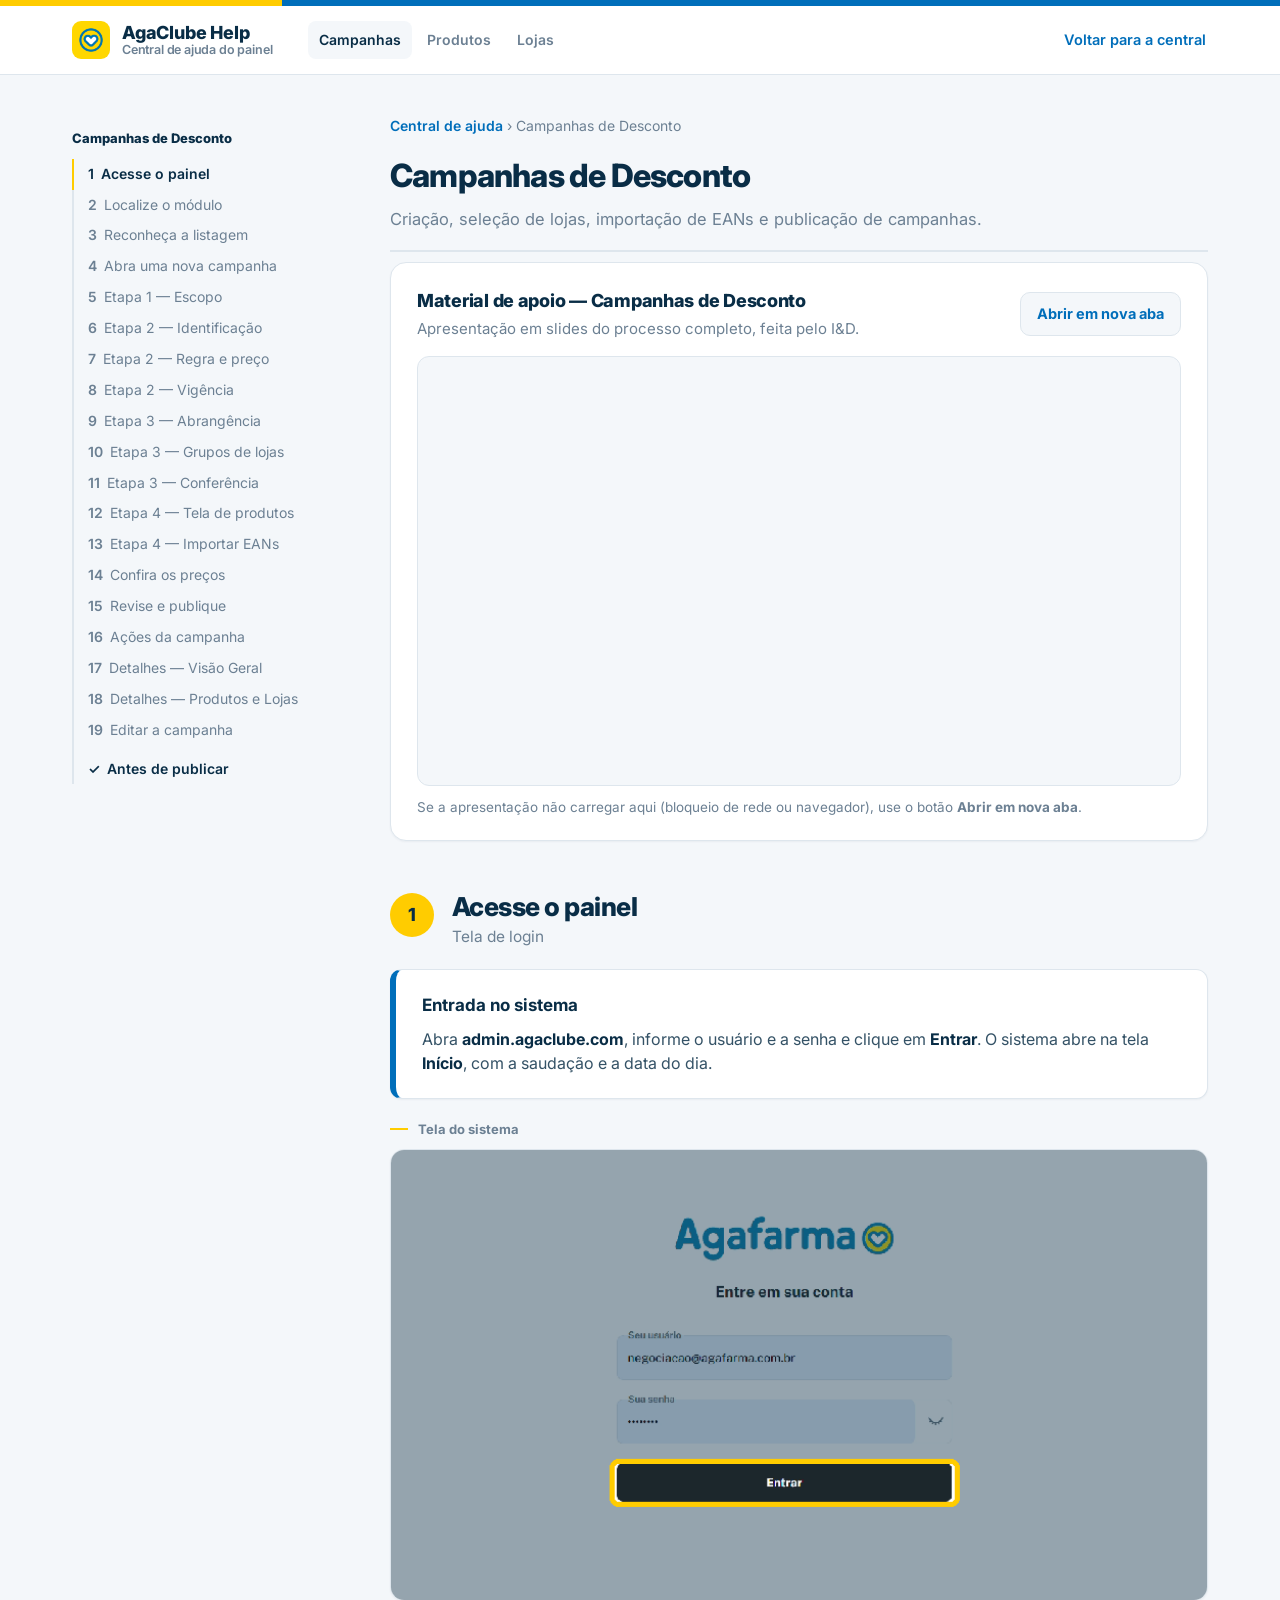
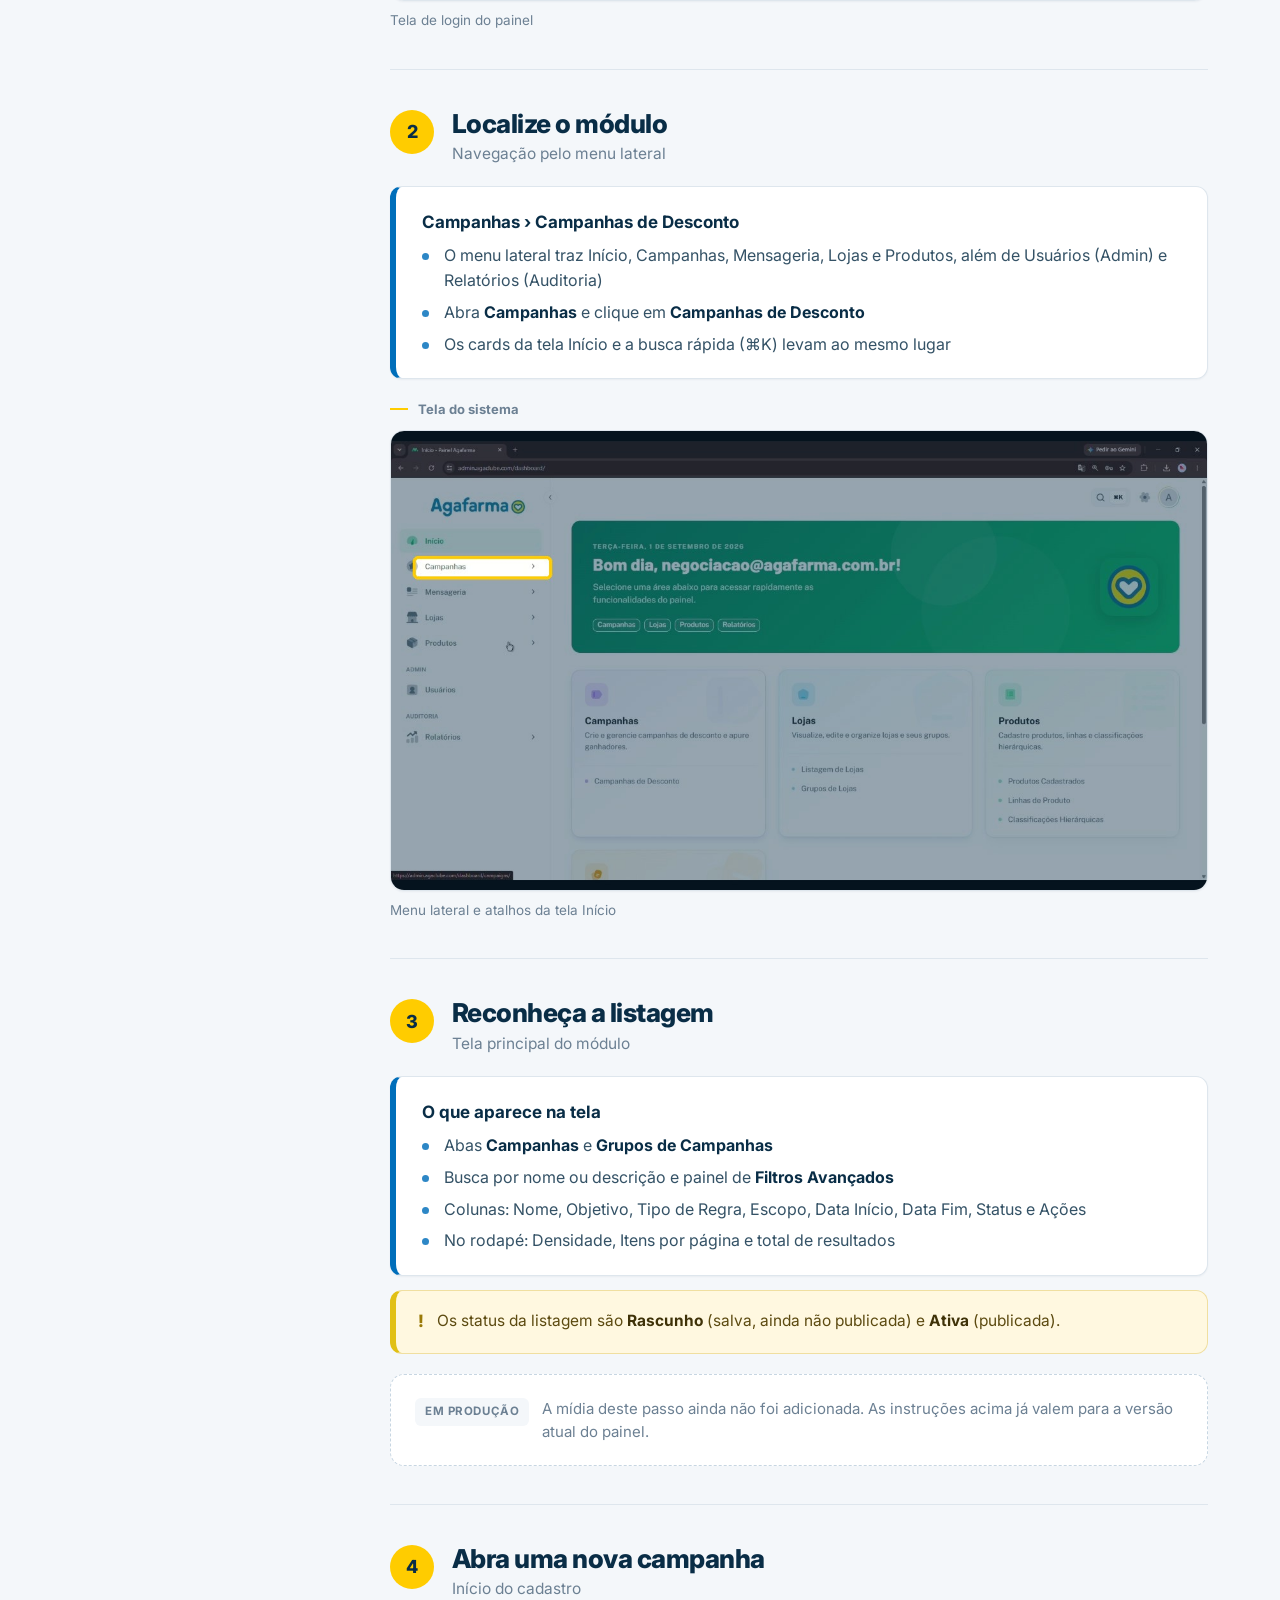
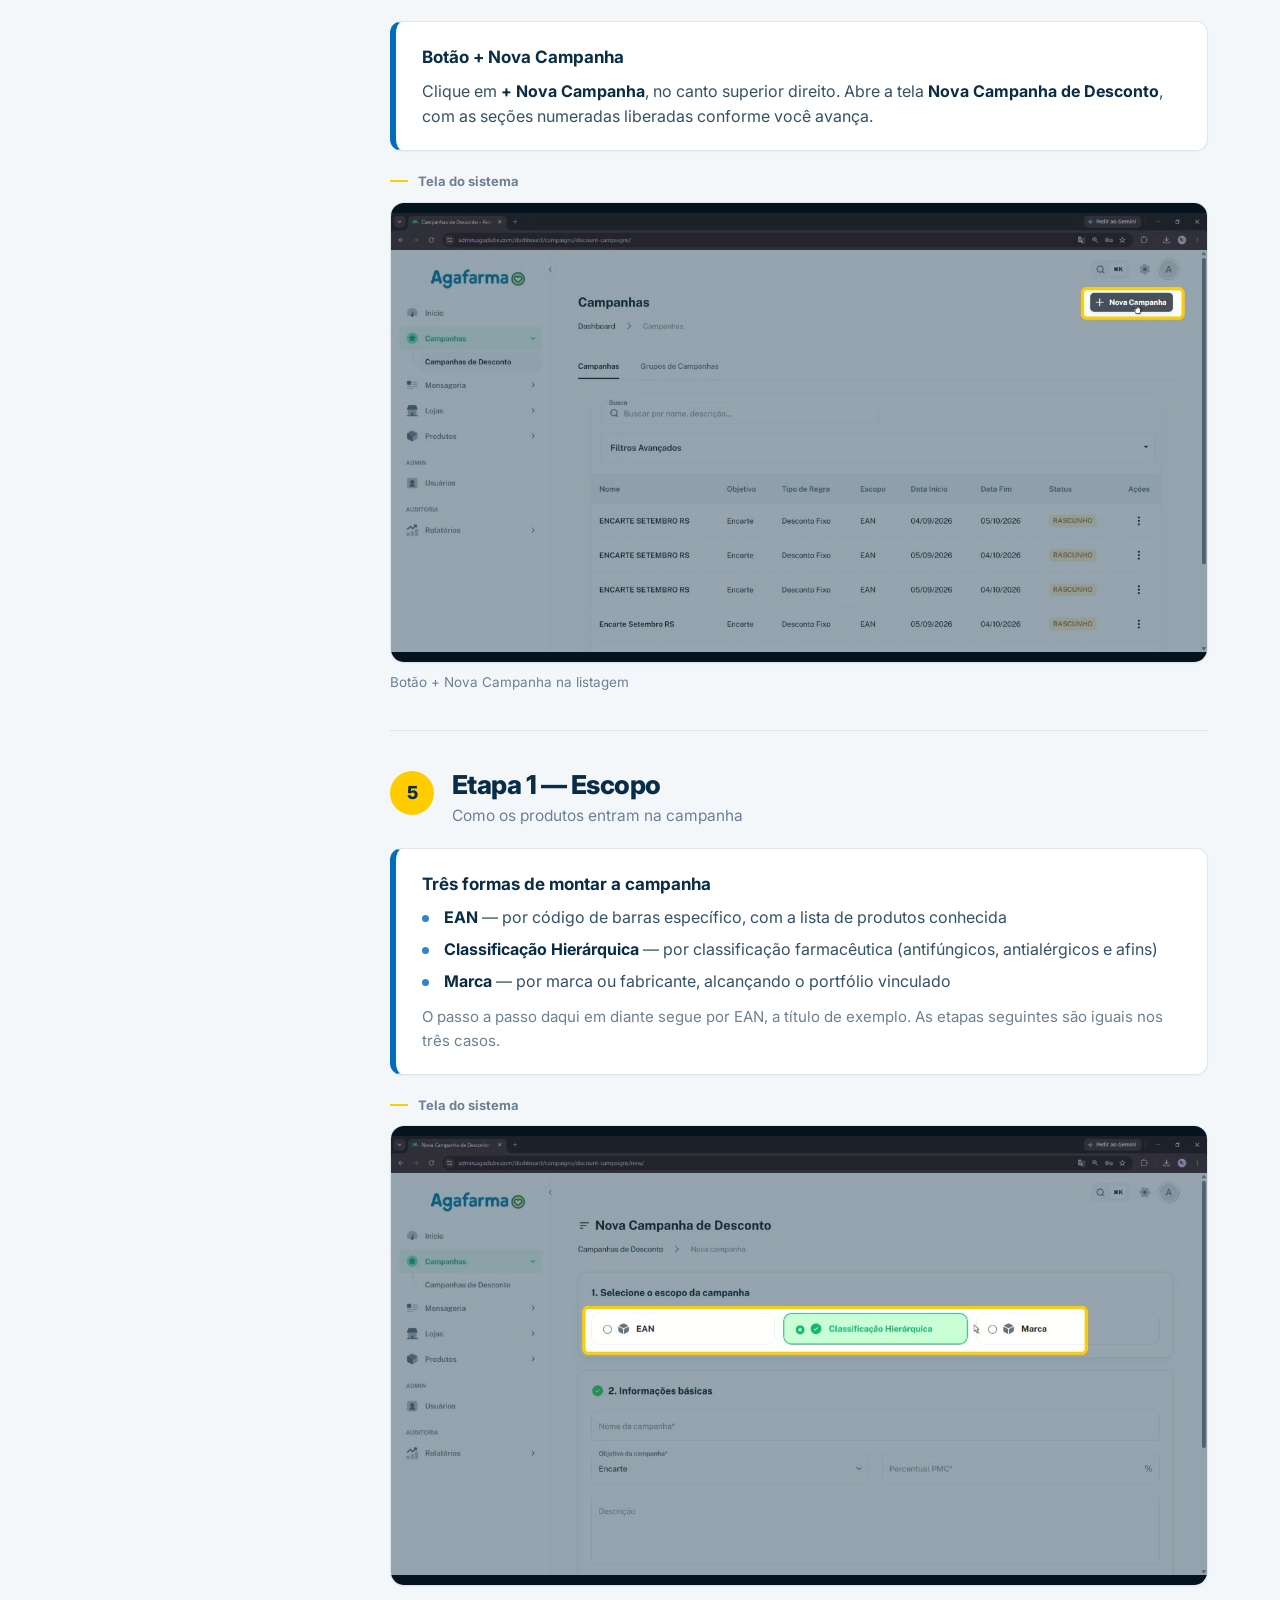
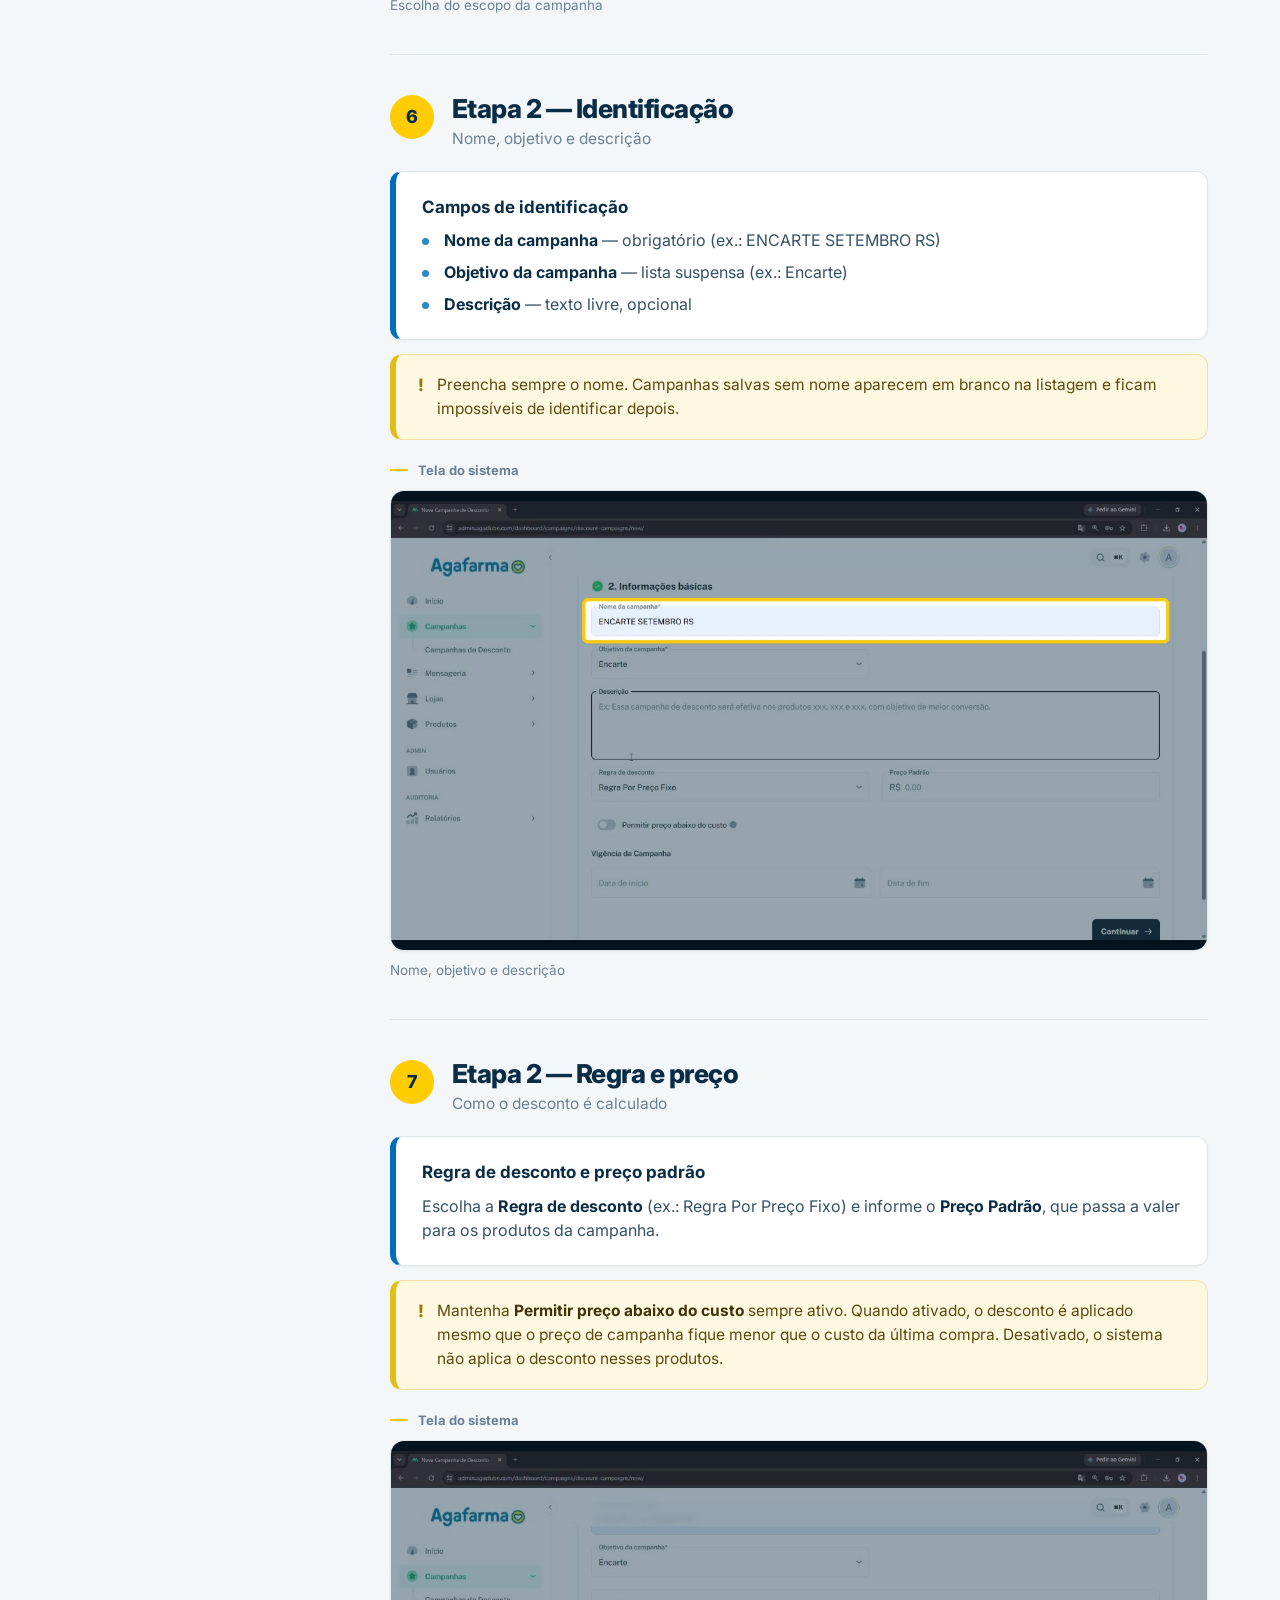
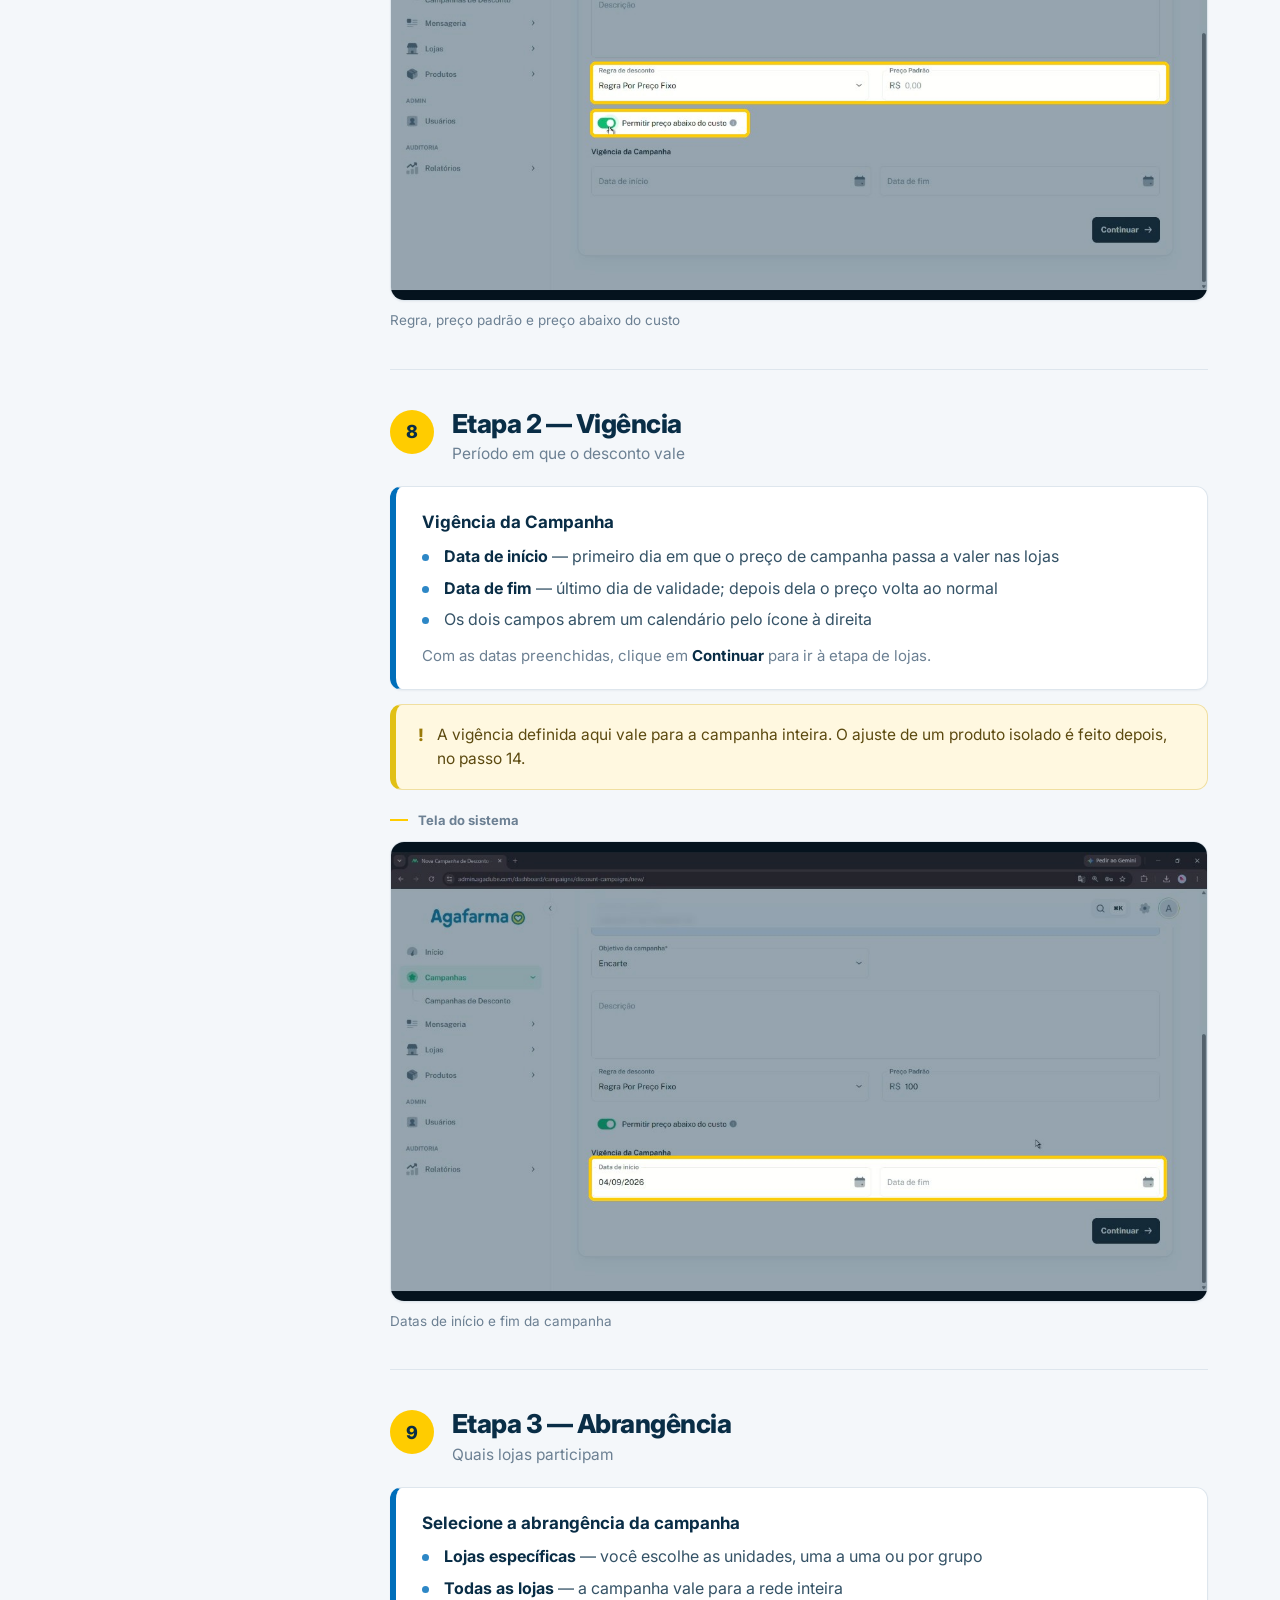
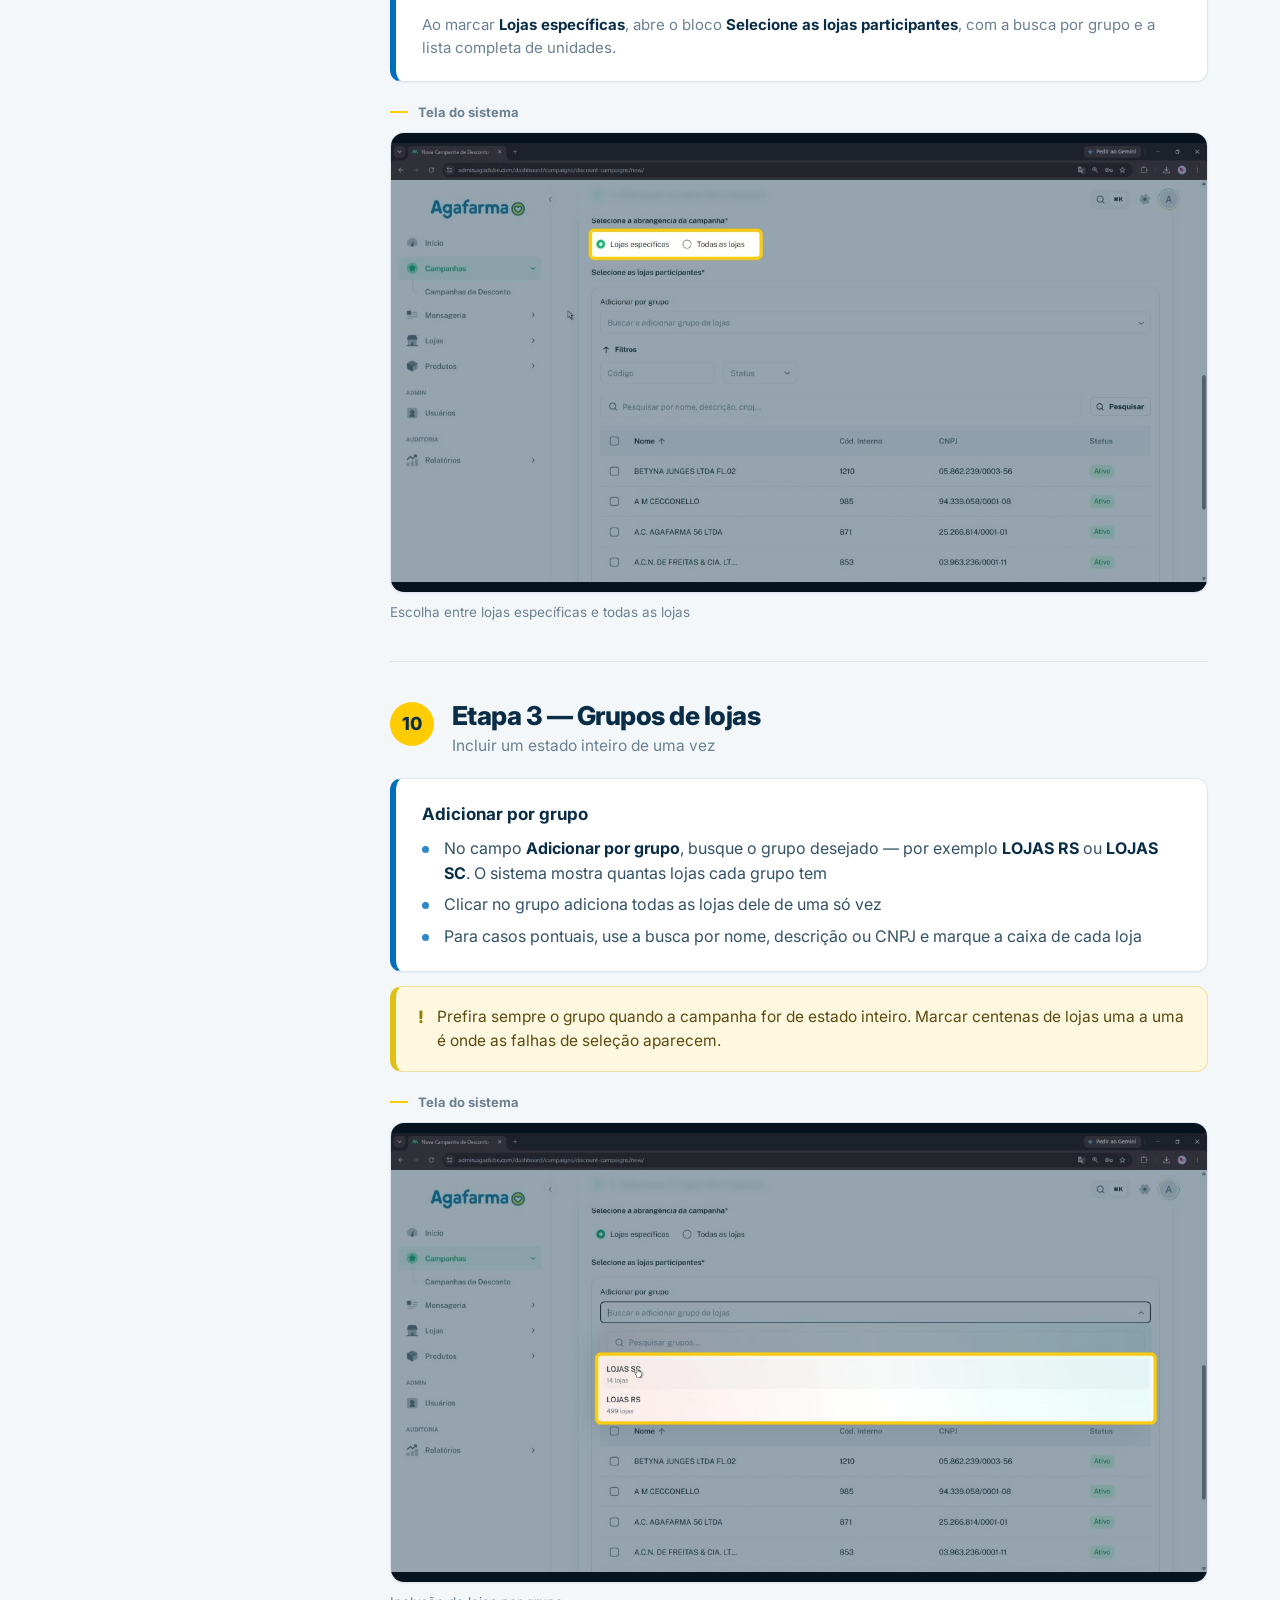
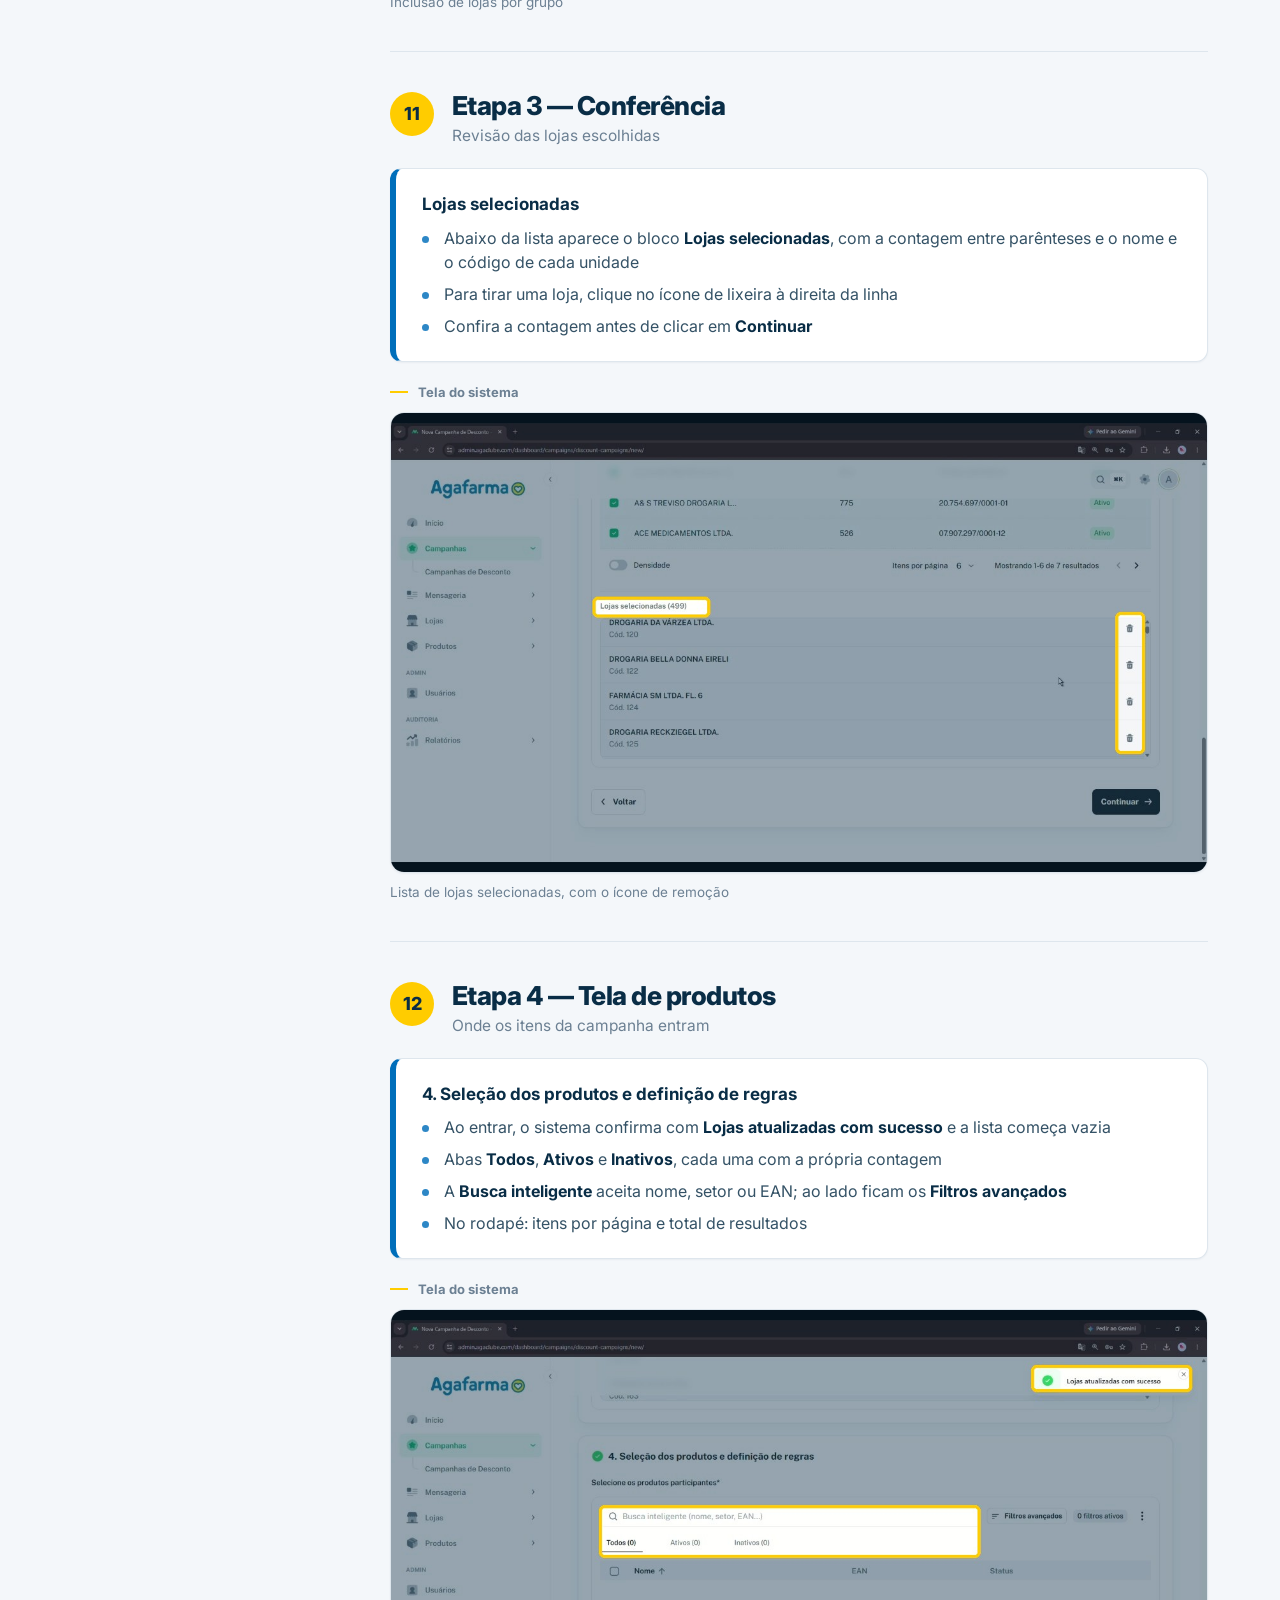
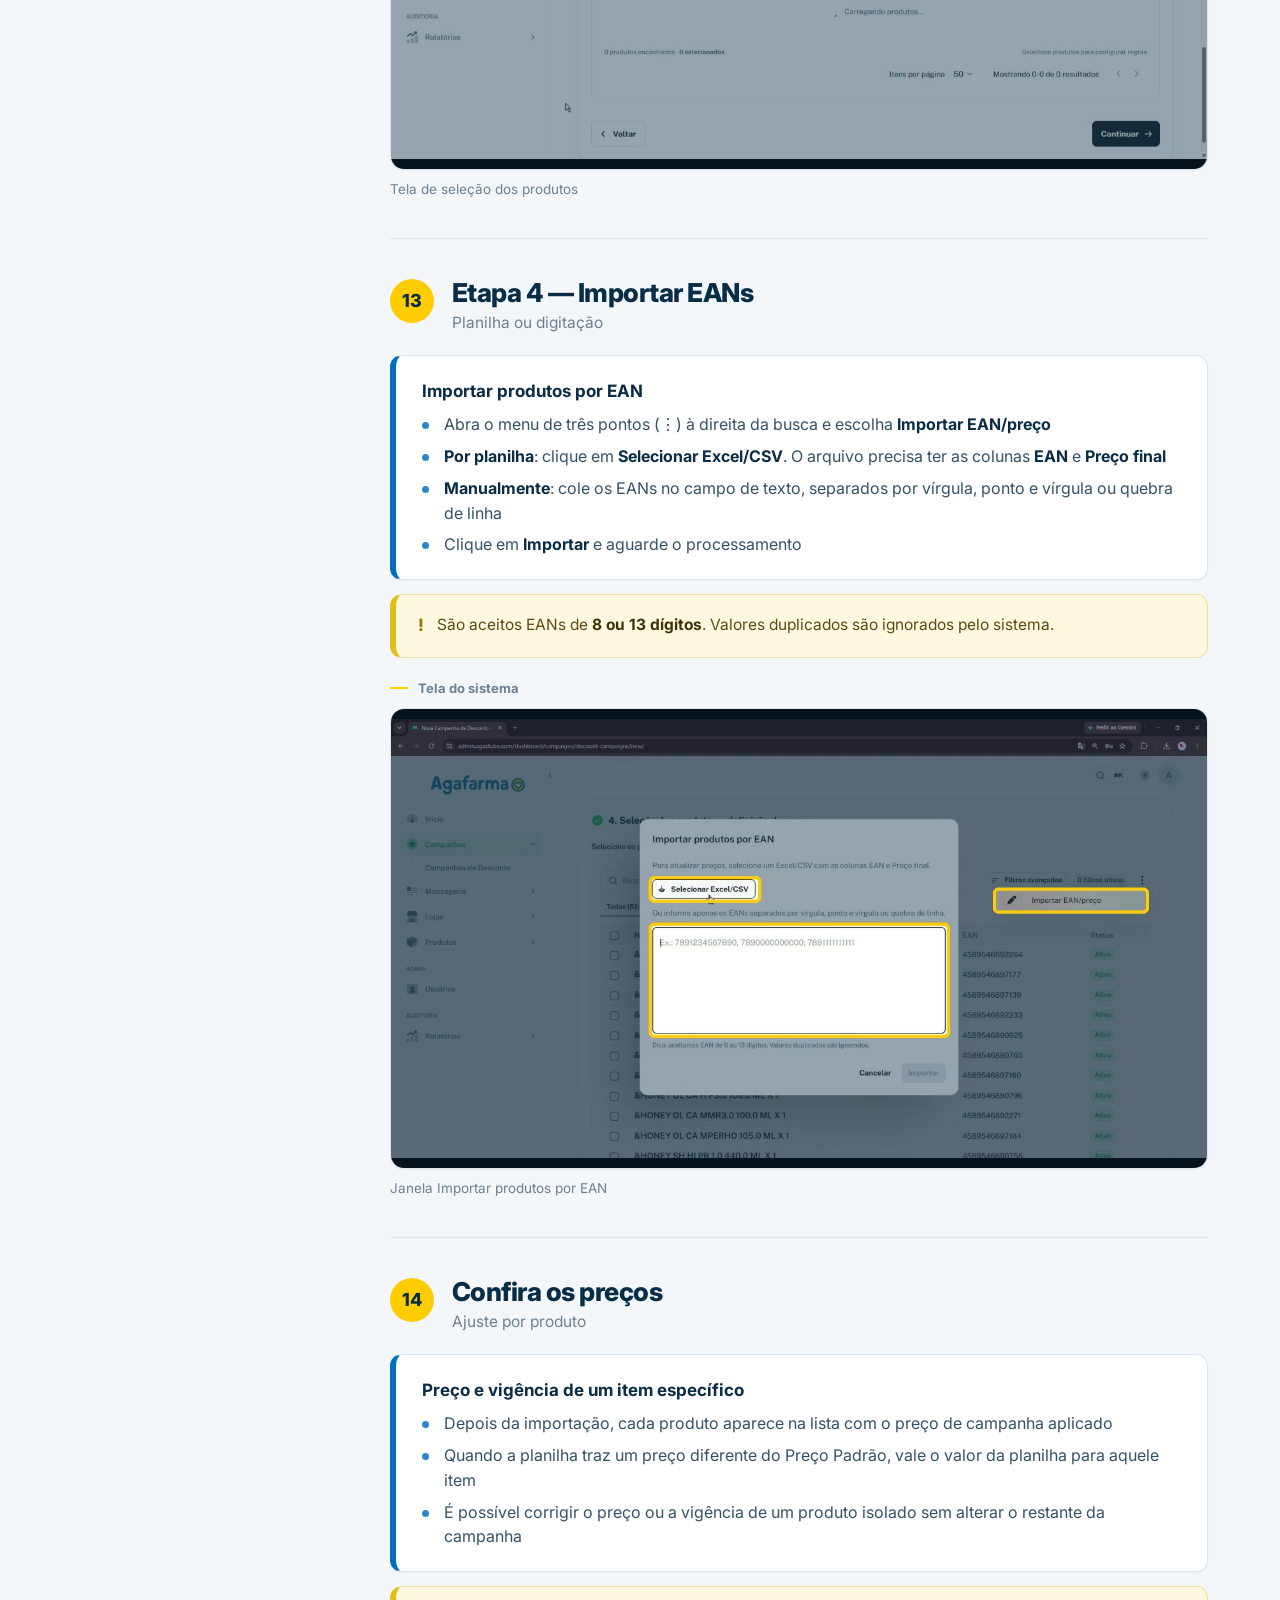
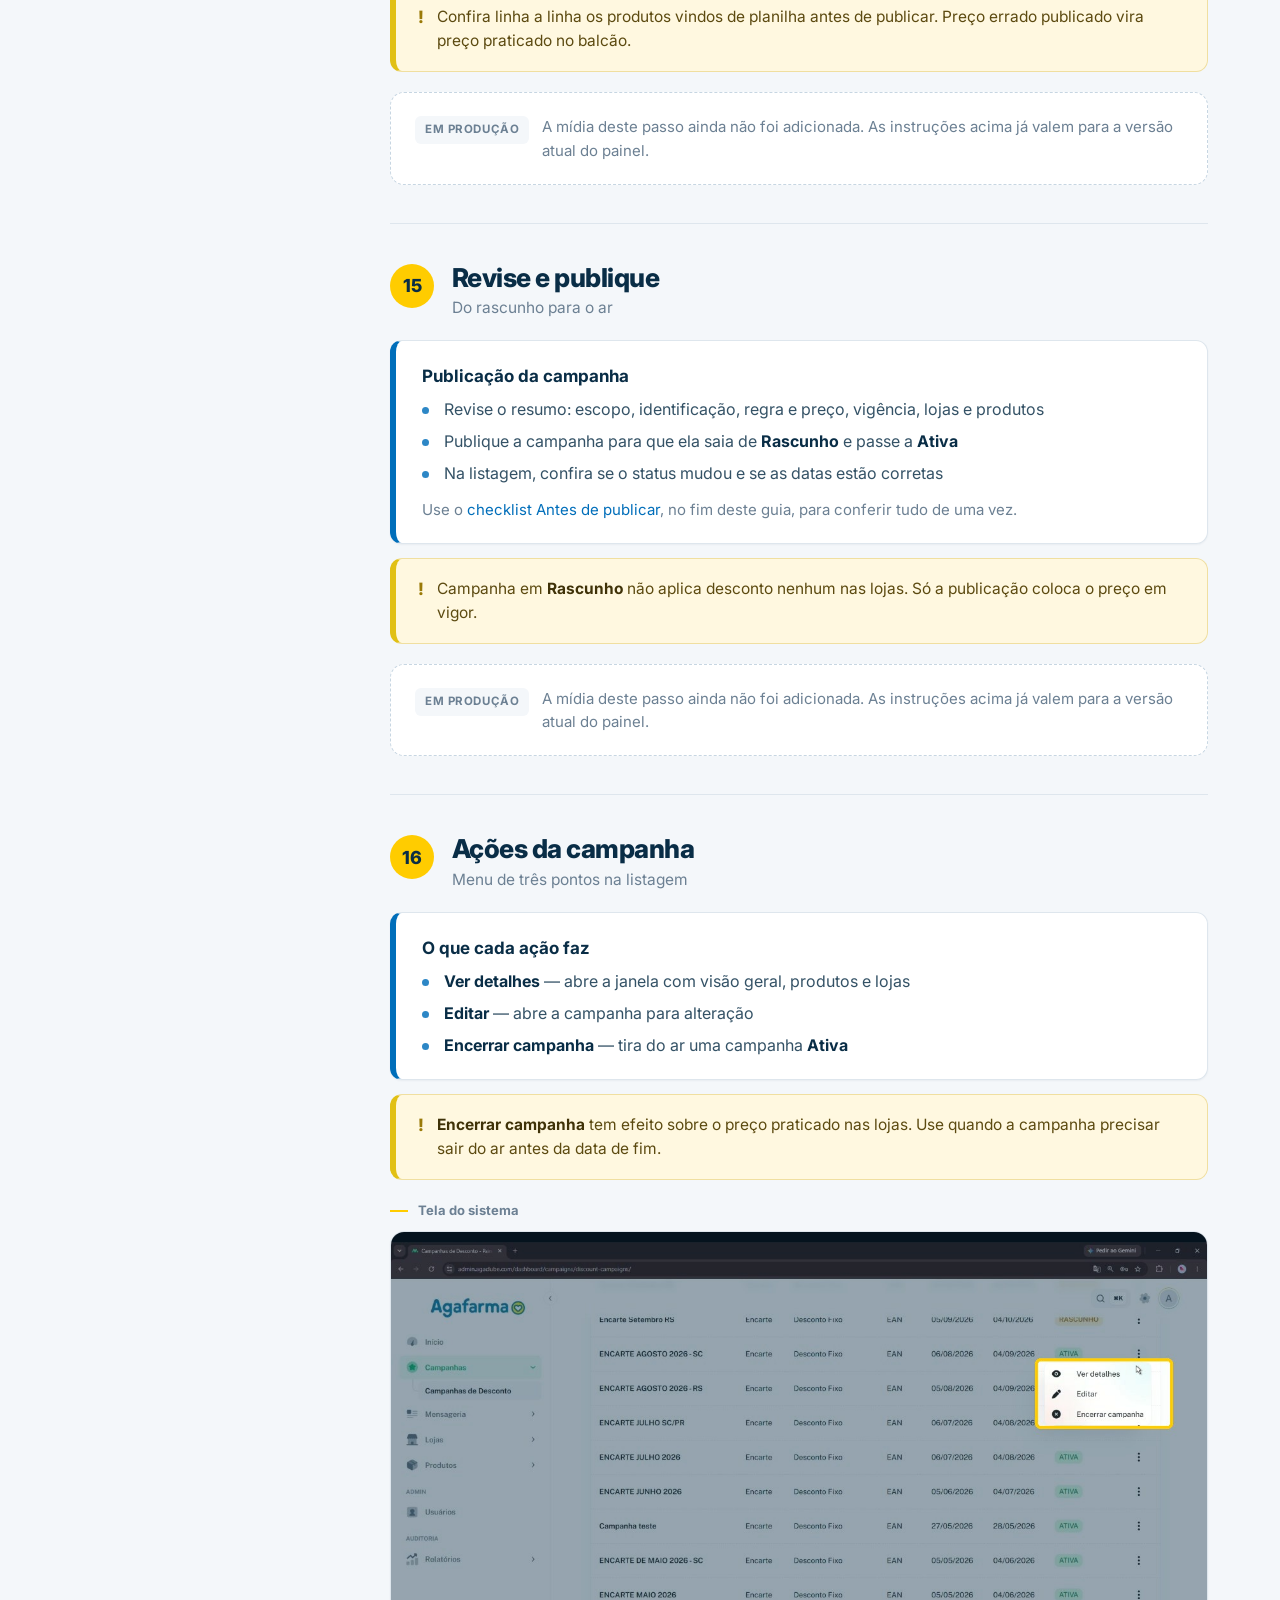
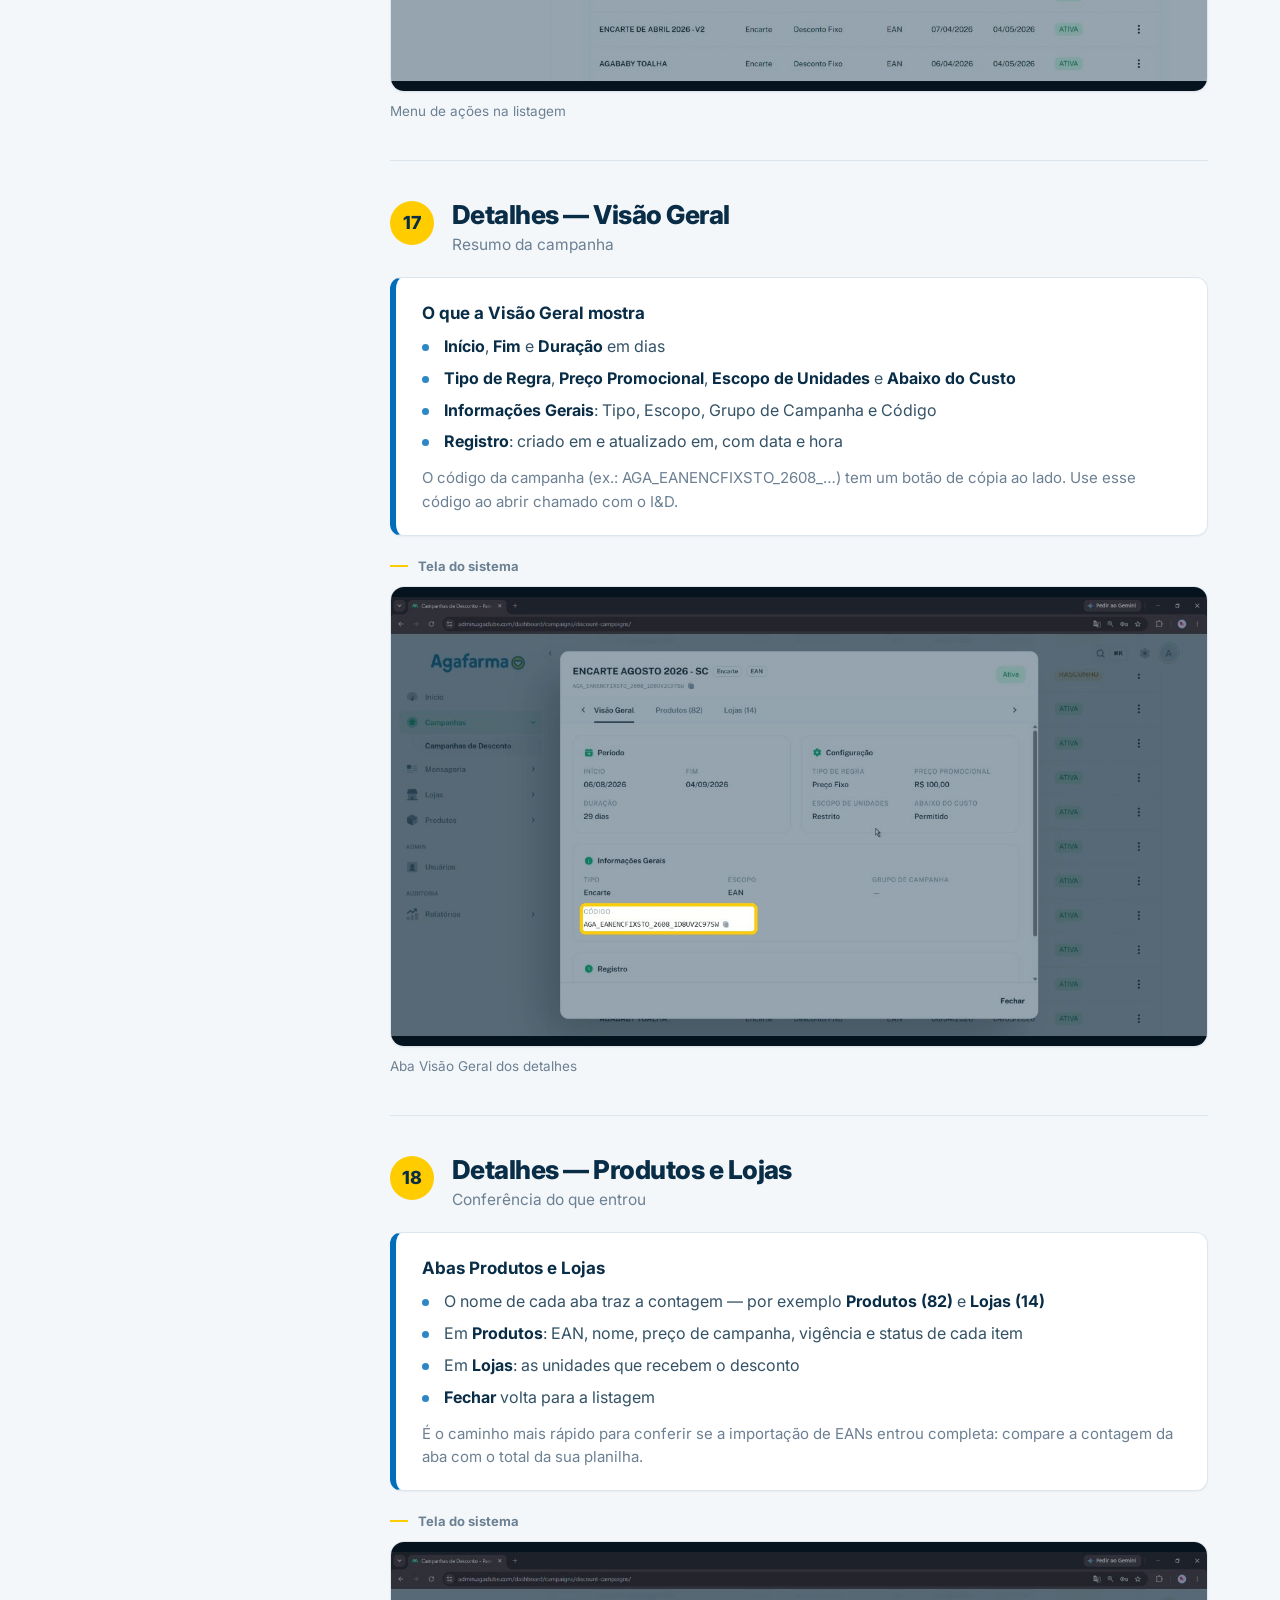
==== campanhas.html @ 64a2acc2 "refactor: separar central de manuais em páginas e assets" ====
<!DOCTYPE html>
<html lang="pt-BR">
<head>
  <meta charset="utf-8">
  <meta name="viewport" content="width=device-width, initial-scale=1">
  <link rel="icon" type="image/png" href="midia/logo-agafarma.png">
  <title>Campanhas de Desconto — AgaClube Help</title>
  <meta name="description" content="Passo a passo para criar, configurar, revisar e publicar campanhas de desconto.">
  <link rel="preconnect" href="https://fonts.googleapis.com">
  <link rel="preconnect" href="https://fonts.gstatic.com" crossorigin>
  <link href="https://fonts.googleapis.com/css2?family=Inter:wght@400;600;700;800&display=swap" rel="stylesheet">
  <link rel="stylesheet" href="assets/css/styles.css">
  <script src="assets/js/guide.js" defer></script>
</head>
<body data-page="campanhas">
<div class="faixa" aria-hidden="true"><i></i><i></i></div>
<header>
  <div class="barra">
    <a class="marca-link" href="index.html" aria-label="AgaClube Help — página inicial">
      <img class="marca" src="midia/logo-agafarma.png" alt="">
      <span class="nome">AgaClube Help<small>Central de ajuda do painel</small></span>
    </a>
    <nav class="topo-nav" aria-label="Guias principais">
      <a href="campanhas.html" aria-current="page">Campanhas</a>
      <a href="produtos.html">Produtos</a>
      <a href="lojas.html">Lojas</a>
    </nav>
    <a class="voltar" href="index.html">Voltar para a central</a>
  </div>
</header>
<section class="guia" id="guia-campanhas">
  <div class="wrap">
    <nav class="lado" aria-label="Índice de Campanhas de Desconto"><h3>Campanhas de Desconto</h3><ol><li><a href="#camp-01"><em>1</em>Acesse o painel</a></li><li><a href="#camp-02"><em>2</em>Localize o módulo</a></li><li><a href="#camp-03"><em>3</em>Reconheça a listagem</a></li><li><a href="#camp-04"><em>4</em>Abra uma nova campanha</a></li><li><a href="#camp-05"><em>5</em>Etapa 1 — Escopo</a></li><li><a href="#camp-06"><em>6</em>Etapa 2 — Identificação</a></li><li><a href="#camp-07"><em>7</em>Etapa 2 — Regra e preço</a></li><li><a href="#camp-08"><em>8</em>Etapa 2 — Vigência</a></li><li><a href="#camp-09"><em>9</em>Etapa 3 — Abrangência</a></li><li><a href="#camp-10"><em>10</em>Etapa 3 — Grupos de lojas</a></li><li><a href="#camp-11"><em>11</em>Etapa 3 — Conferência</a></li><li><a href="#camp-12"><em>12</em>Etapa 4 — Tela de produtos</a></li><li><a href="#camp-13"><em>13</em>Etapa 4 — Importar EANs</a></li><li><a href="#camp-14"><em>14</em>Confira os preços</a></li><li><a href="#camp-15"><em>15</em>Revise e publique</a></li><li><a href="#camp-16"><em>16</em>Ações da campanha</a></li><li><a href="#camp-17"><em>17</em>Detalhes — Visão Geral</a></li><li><a href="#camp-18"><em>18</em>Detalhes — Produtos e Lojas</a></li><li><a href="#camp-19"><em>19</em>Editar a campanha</a></li><li class="fixo"><a href="#camp-check"><em>✓</em>Antes de publicar</a></li></ol></nav>
    <main>
      <p class="migalha"><button type="button" class="ir-home">Central de ajuda</button> &rsaquo; Campanhas de Desconto</p>
      <div class="titulo-guia"><h2>Campanhas de Desconto</h2><p>Criação, seleção de lojas, importação de EANs e publicação de campanhas.</p></div>
      <section class="apoio">
        <div class="apoio-topo">
          <div>
            <h3>Material de apoio — Campanhas de Desconto</h3>
            <p>Apresentação em slides do processo completo, feita pelo I&amp;D.</p>
          </div>
          <a class="apoio-link" href="https://www.canva.com/design/DAHT27mjRkE/DK_AYgLK42rtMp6ICeuoQA/view?utm_content=DAHT27mjRkE&amp;utm_campaign=designshare&amp;utm_medium=embeds&amp;utm_source=link" target="_blank" rel="noopener">Abrir em nova aba</a>
        </div>
        <div class="apoio-frame">
          <iframe src="https://www.canva.com/design/DAHT27mjRkE/DK_AYgLK42rtMp6ICeuoQA/view?embed" loading="lazy" allowfullscreen allow="fullscreen"
                  referrerpolicy="strict-origin-when-cross-origin"
                  title="Material de apoio — Campanhas de Desconto"></iframe>
        </div>
        <p class="apoio-nota">Se a apresentação não carregar aqui (bloqueio de rede ou navegador),
           use o botão <b>Abrir em nova aba</b>.</p>
      </section><article class="passo" id="camp-01"><div class="cabeca"><span class="num">1</span><div><h3>Acesse o painel</h3><p class="sub">Tela de login</p></div></div><div class="instr"><h4>Entrada no sistema</h4><p>Abra <b>admin.agaclube.com</b>, informe o usuário e a senha e clique em <b>Entrar</b>. O sistema abre na tela <b>Início</b>, com a saudação e a data do dia.</p></div><div class="midia" data-chave="camp-01"></div></article><article class="passo" id="camp-02"><div class="cabeca"><span class="num">2</span><div><h3>Localize o módulo</h3><p class="sub">Navegação pelo menu lateral</p></div></div><div class="instr"><h4>Campanhas › Campanhas de Desconto</h4><ul><li>O menu lateral traz Início, Campanhas, Mensageria, Lojas e Produtos, além de Usuários (Admin) e Relatórios (Auditoria)</li><li>Abra <b>Campanhas</b> e clique em <b>Campanhas de Desconto</b></li><li>Os cards da tela Início e a busca rápida (⌘K) levam ao mesmo lugar</li></ul></div><div class="midia" data-chave="camp-02"></div></article><article class="passo" id="camp-03"><div class="cabeca"><span class="num">3</span><div><h3>Reconheça a listagem</h3><p class="sub">Tela principal do módulo</p></div></div><div class="instr"><h4>O que aparece na tela</h4><ul><li>Abas <b>Campanhas</b> e <b>Grupos de Campanhas</b></li><li>Busca por nome ou descrição e painel de <b>Filtros Avançados</b></li><li>Colunas: Nome, Objetivo, Tipo de Regra, Escopo, Data Início, Data Fim, Status e Ações</li><li>No rodapé: Densidade, Itens por página e total de resultados</li></ul></div><div class="aviso"><span class="ic" aria-hidden="true">!</span><p>Os status da listagem são <b>Rascunho</b> (salva, ainda não publicada) e <b>Ativa</b> (publicada).</p></div><div class="midia" data-chave="camp-03"></div></article><article class="passo" id="camp-04"><div class="cabeca"><span class="num">4</span><div><h3>Abra uma nova campanha</h3><p class="sub">Início do cadastro</p></div></div><div class="instr"><h4>Botão + Nova Campanha</h4><p>Clique em <b>+ Nova Campanha</b>, no canto superior direito. Abre a tela <b>Nova Campanha de Desconto</b>, com as seções numeradas liberadas conforme você avança.</p></div><div class="midia" data-chave="camp-04"></div></article><article class="passo" id="camp-05"><div class="cabeca"><span class="num">5</span><div><h3>Etapa 1 — Escopo</h3><p class="sub">Como os produtos entram na campanha</p></div></div><div class="instr"><h4>Três formas de montar a campanha</h4><ul><li><b>EAN</b> — por código de barras específico, com a lista de produtos conhecida</li><li><b>Classificação Hierárquica</b> — por classificação farmacêutica (antifúngicos, antialérgicos e afins)</li><li><b>Marca</b> — por marca ou fabricante, alcançando o portfólio vinculado</li></ul><p class="nota">O passo a passo daqui em diante segue por EAN, a título de exemplo. As etapas seguintes são iguais nos três casos.</p></div><div class="midia" data-chave="camp-05"></div></article><article class="passo" id="camp-06"><div class="cabeca"><span class="num">6</span><div><h3>Etapa 2 — Identificação</h3><p class="sub">Nome, objetivo e descrição</p></div></div><div class="instr"><h4>Campos de identificação</h4><ul><li><b>Nome da campanha</b> — obrigatório (ex.: ENCARTE SETEMBRO RS)</li><li><b>Objetivo da campanha</b> — lista suspensa (ex.: Encarte)</li><li><b>Descrição</b> — texto livre, opcional</li></ul></div><div class="aviso"><span class="ic" aria-hidden="true">!</span><p>Preencha sempre o nome. Campanhas salvas sem nome aparecem em branco na listagem e ficam impossíveis de identificar depois.</p></div><div class="midia" data-chave="camp-06"></div></article><article class="passo" id="camp-07"><div class="cabeca"><span class="num">7</span><div><h3>Etapa 2 — Regra e preço</h3><p class="sub">Como o desconto é calculado</p></div></div><div class="instr"><h4>Regra de desconto e preço padrão</h4><p>Escolha a <b>Regra de desconto</b> (ex.: Regra Por Preço Fixo) e informe o <b>Preço Padrão</b>, que passa a valer para os produtos da campanha.</p></div><div class="aviso"><span class="ic" aria-hidden="true">!</span><p>Mantenha <b>Permitir preço abaixo do custo</b> sempre ativo. Quando ativado, o desconto é aplicado mesmo que o preço de campanha fique menor que o custo da última compra. Desativado, o sistema não aplica o desconto nesses produtos.</p></div><div class="midia" data-chave="camp-07"></div></article><article class="passo" id="camp-08"><div class="cabeca"><span class="num">8</span><div><h3>Etapa 2 — Vigência</h3><p class="sub">Período em que o desconto vale</p></div></div><div class="instr"><h4>Vigência da Campanha</h4><ul><li><b>Data de início</b> — primeiro dia em que o preço de campanha passa a valer nas lojas</li><li><b>Data de fim</b> — último dia de validade; depois dela o preço volta ao normal</li><li>Os dois campos abrem um calendário pelo ícone à direita</li></ul><p class="nota">Com as datas preenchidas, clique em <b>Continuar</b> para ir à etapa de lojas.</p></div><div class="aviso"><span class="ic" aria-hidden="true">!</span><p>A vigência definida aqui vale para a campanha inteira. O ajuste de um produto isolado é feito depois, no passo 14.</p></div><div class="midia" data-chave="camp-08"></div></article><article class="passo" id="camp-09"><div class="cabeca"><span class="num">9</span><div><h3>Etapa 3 — Abrangência</h3><p class="sub">Quais lojas participam</p></div></div><div class="instr"><h4>Selecione a abrangência da campanha</h4><ul><li><b>Lojas específicas</b> — você escolhe as unidades, uma a uma ou por grupo</li><li><b>Todas as lojas</b> — a campanha vale para a rede inteira</li></ul><p class="nota">Ao marcar <b>Lojas específicas</b>, abre o bloco <b>Selecione as lojas participantes</b>, com a busca por grupo e a lista completa de unidades.</p></div><div class="midia" data-chave="camp-09"></div></article><article class="passo" id="camp-10"><div class="cabeca"><span class="num">10</span><div><h3>Etapa 3 — Grupos de lojas</h3><p class="sub">Incluir um estado inteiro de uma vez</p></div></div><div class="instr"><h4>Adicionar por grupo</h4><ul><li>No campo <b>Adicionar por grupo</b>, busque o grupo desejado — por exemplo <b>LOJAS RS</b> ou <b>LOJAS SC</b>. O sistema mostra quantas lojas cada grupo tem</li><li>Clicar no grupo adiciona todas as lojas dele de uma só vez</li><li>Para casos pontuais, use a busca por nome, descrição ou CNPJ e marque a caixa de cada loja</li></ul></div><div class="aviso"><span class="ic" aria-hidden="true">!</span><p>Prefira sempre o grupo quando a campanha for de estado inteiro. Marcar centenas de lojas uma a uma é onde as falhas de seleção aparecem.</p></div><div class="midia" data-chave="camp-10"></div></article><article class="passo" id="camp-11"><div class="cabeca"><span class="num">11</span><div><h3>Etapa 3 — Conferência</h3><p class="sub">Revisão das lojas escolhidas</p></div></div><div class="instr"><h4>Lojas selecionadas</h4><ul><li>Abaixo da lista aparece o bloco <b>Lojas selecionadas</b>, com a contagem entre parênteses e o nome e o código de cada unidade</li><li>Para tirar uma loja, clique no ícone de lixeira à direita da linha</li><li>Confira a contagem antes de clicar em <b>Continuar</b></li></ul></div><div class="midia" data-chave="camp-11"></div></article><article class="passo" id="camp-12"><div class="cabeca"><span class="num">12</span><div><h3>Etapa 4 — Tela de produtos</h3><p class="sub">Onde os itens da campanha entram</p></div></div><div class="instr"><h4>4. Seleção dos produtos e definição de regras</h4><ul><li>Ao entrar, o sistema confirma com <b>Lojas atualizadas com sucesso</b> e a lista começa vazia</li><li>Abas <b>Todos</b>, <b>Ativos</b> e <b>Inativos</b>, cada uma com a própria contagem</li><li>A <b>Busca inteligente</b> aceita nome, setor ou EAN; ao lado ficam os <b>Filtros avançados</b></li><li>No rodapé: itens por página e total de resultados</li></ul></div><div class="midia" data-chave="camp-12"></div></article><article class="passo" id="camp-13"><div class="cabeca"><span class="num">13</span><div><h3>Etapa 4 — Importar EANs</h3><p class="sub">Planilha ou digitação</p></div></div><div class="instr"><h4>Importar produtos por EAN</h4><ul><li>Abra o menu de três pontos (⋮) à direita da busca e escolha <b>Importar EAN/preço</b></li><li><b>Por planilha</b>: clique em <b>Selecionar Excel/CSV</b>. O arquivo precisa ter as colunas <b>EAN</b> e <b>Preço final</b></li><li><b>Manualmente</b>: cole os EANs no campo de texto, separados por vírgula, ponto e vírgula ou quebra de linha</li><li>Clique em <b>Importar</b> e aguarde o processamento</li></ul></div><div class="aviso"><span class="ic" aria-hidden="true">!</span><p>São aceitos EANs de <b>8 ou 13 dígitos</b>. Valores duplicados são ignorados pelo sistema.</p></div><div class="midia" data-chave="camp-13"></div></article><article class="passo" id="camp-14"><div class="cabeca"><span class="num">14</span><div><h3>Confira os preços</h3><p class="sub">Ajuste por produto</p></div></div><div class="instr"><h4>Preço e vigência de um item específico</h4><ul><li>Depois da importação, cada produto aparece na lista com o preço de campanha aplicado</li><li>Quando a planilha traz um preço diferente do Preço Padrão, vale o valor da planilha para aquele item</li><li>É possível corrigir o preço ou a vigência de um produto isolado sem alterar o restante da campanha</li></ul></div><div class="aviso"><span class="ic" aria-hidden="true">!</span><p>Confira linha a linha os produtos vindos de planilha antes de publicar. Preço errado publicado vira preço praticado no balcão.</p></div><div class="midia" data-chave="camp-14"></div></article><article class="passo" id="camp-15"><div class="cabeca"><span class="num">15</span><div><h3>Revise e publique</h3><p class="sub">Do rascunho para o ar</p></div></div><div class="instr"><h4>Publicação da campanha</h4><ul><li>Revise o resumo: escopo, identificação, regra e preço, vigência, lojas e produtos</li><li>Publique a campanha para que ela saia de <b>Rascunho</b> e passe a <b>Ativa</b></li><li>Na listagem, confira se o status mudou e se as datas estão corretas</li></ul><p class="nota">Use o <a href="#camp-check">checklist Antes de publicar</a>, no fim deste guia, para conferir tudo de uma vez.</p></div><div class="aviso"><span class="ic" aria-hidden="true">!</span><p>Campanha em <b>Rascunho</b> não aplica desconto nenhum nas lojas. Só a publicação coloca o preço em vigor.</p></div><div class="midia" data-chave="camp-15"></div></article><article class="passo" id="camp-16"><div class="cabeca"><span class="num">16</span><div><h3>Ações da campanha</h3><p class="sub">Menu de três pontos na listagem</p></div></div><div class="instr"><h4>O que cada ação faz</h4><ul><li><b>Ver detalhes</b> — abre a janela com visão geral, produtos e lojas</li><li><b>Editar</b> — abre a campanha para alteração</li><li><b>Encerrar campanha</b> — tira do ar uma campanha <b>Ativa</b></li></ul></div><div class="aviso"><span class="ic" aria-hidden="true">!</span><p><b>Encerrar campanha</b> tem efeito sobre o preço praticado nas lojas. Use quando a campanha precisar sair do ar antes da data de fim.</p></div><div class="midia" data-chave="camp-16"></div></article><article class="passo" id="camp-17"><div class="cabeca"><span class="num">17</span><div><h3>Detalhes — Visão Geral</h3><p class="sub">Resumo da campanha</p></div></div><div class="instr"><h4>O que a Visão Geral mostra</h4><ul><li><b>Início</b>, <b>Fim</b> e <b>Duração</b> em dias</li><li><b>Tipo de Regra</b>, <b>Preço Promocional</b>, <b>Escopo de Unidades</b> e <b>Abaixo do Custo</b></li><li><b>Informações Gerais</b>: Tipo, Escopo, Grupo de Campanha e Código</li><li><b>Registro</b>: criado em e atualizado em, com data e hora</li></ul><p class="nota">O código da campanha (ex.: AGA_EANENCFIXSTO_2608_…) tem um botão de cópia ao lado. Use esse código ao abrir chamado com o I&amp;D.</p></div><div class="midia" data-chave="camp-17"></div></article><article class="passo" id="camp-18"><div class="cabeca"><span class="num">18</span><div><h3>Detalhes — Produtos e Lojas</h3><p class="sub">Conferência do que entrou</p></div></div><div class="instr"><h4>Abas Produtos e Lojas</h4><ul><li>O nome de cada aba traz a contagem — por exemplo <b>Produtos (82)</b> e <b>Lojas (14)</b></li><li>Em <b>Produtos</b>: EAN, nome, preço de campanha, vigência e status de cada item</li><li>Em <b>Lojas</b>: as unidades que recebem o desconto</li><li><b>Fechar</b> volta para a listagem</li></ul><p class="nota">É o caminho mais rápido para conferir se a importação de EANs entrou completa: compare a contagem da aba com o total da sua planilha.</p></div><div class="midia" data-chave="camp-18"></div></article><article class="passo" id="camp-19"><div class="cabeca"><span class="num">19</span><div><h3>Editar a campanha</h3><p class="sub">Alteração depois de criada</p></div></div><div class="instr"><h4>Editar Campanha de Desconto</h4><ul><li>No menu de três pontos, escolha <b>Editar</b>. A tela abre com as seções já preenchidas</li><li><b>Nome da campanha</b>, <b>Descrição</b> e <b>Preço Padrão</b> aparecem editáveis</li><li><b>Objetivo</b>, <b>Regra de desconto</b> e as <b>datas de vigência</b> aparecem esmaecidos na tela de edição</li></ul></div><div class="aviso"><span class="ic" aria-hidden="true">!</span><p>Se o campo que você precisa mudar estiver esmaecido, ele não é alterado por aqui. Nesse caso a saída é encerrar a campanha e criar uma nova.</p></div><div class="midia" data-chave="camp-19"></div></article><section class="check" id="camp-check">
        <div class="check-topo">
          <div>
            <h3>Antes de publicar</h3>
            <p>Os dez pontos que mais causam retrabalho, reunidos num lugar só.
               O que você marcar fica salvo neste navegador.</p>
          </div>
          <div class="check-estado">
            <strong id="check-contador">0 de 10</strong>
            <button type="button" id="check-limpar">Limpar</button>
          </div>
        </div>
        <ol class="check-lista"><li><label><input type="checkbox" data-check="c1">
             <span>Nome da campanha preenchido e identificável (ex.: ENCARTE SETEMBRO RS)</span></label>
             <button type="button" class="ver" data-ir="campanhas"
                     data-passo="camp-06">passo 6</button></li><li><label><input type="checkbox" data-check="c2">
             <span>Regra de desconto e Preço Padrão conferidos</span></label>
             <button type="button" class="ver" data-ir="campanhas"
                     data-passo="camp-07">passo 7</button></li><li><label><input type="checkbox" data-check="c3">
             <span><b>Permitir preço abaixo do custo</b> está ativo</span></label>
             <button type="button" class="ver" data-ir="campanhas"
                     data-passo="camp-07">passo 7</button></li><li><label><input type="checkbox" data-check="c4">
             <span>Datas de início e fim corretas — confira o ano</span></label>
             <button type="button" class="ver" data-ir="campanhas"
                     data-passo="camp-08">passo 8</button></li><li><label><input type="checkbox" data-check="c5">
             <span>A contagem em <b>Lojas selecionadas</b> bate com o que foi combinado</span></label>
             <button type="button" class="ver" data-ir="campanhas"
                     data-passo="camp-11">passo 11</button></li><li><label><input type="checkbox" data-check="c6">
             <span>A contagem de produtos importados bate com o total da planilha</span></label>
             <button type="button" class="ver" data-ir="campanhas"
                     data-passo="camp-13">passo 13</button></li><li><label><input type="checkbox" data-check="c7">
             <span>Preços dos itens vindos de planilha conferidos linha a linha</span></label>
             <button type="button" class="ver" data-ir="campanhas"
                     data-passo="camp-14">passo 14</button></li><li><label><input type="checkbox" data-check="c8">
             <span>Produtos que não apareceram na importação foram cadastrados antes</span></label>
             <button type="button" class="ver" data-ir="produtos"
                     data-passo="prod-01">passo produtos</button></li><li><label><input type="checkbox" data-check="c9">
             <span>Depois de publicar: o status virou <b>Ativa</b> na listagem</span></label>
             <button type="button" class="ver" data-ir="campanhas"
                     data-passo="camp-15">passo 15</button></li><li><label><input type="checkbox" data-check="c10">
             <span>Depois de publicar: <b>Ver detalhes › Produtos e Lojas</b> confere com o planejado</span></label>
             <button type="button" class="ver" data-ir="campanhas"
                     data-passo="camp-18">passo 18</button></li></ol>
        <p class="check-nota">Preço errado publicado vira preço praticado em loja.
           Vale os dois minutos.</p>
      </section><section class="manual">
        <div>
          <h3>Manual completo em PDF</h3>
          <p>Mesmo conteúdo desta página, em documento para imprimir ou enviar por e-mail.
             Campanhas de Desconto · 9 páginas.</p>
        </div>
        <a class="baixar" href="manuais/campanhas-de-desconto.pdf" download>
          <svg viewBox="0 0 24 24" fill="none" stroke="currentColor" stroke-width="2"
               stroke-linecap="round" stroke-linejoin="round" aria-hidden="true">
            <path d="M12 3v12"/><path d="m7 11 5 5 5-5"/><path d="M4 20h16"/></svg>
          Baixar manual
        </a>
      </section>
    </main>
  </div>
</section>
<footer class="pe-pg"><div>
  <span>Documento de apoio · Inovação e Desenvolvimento · Agafarma</span>
  <span>Dúvida ou divergência no sistema: acione o I&amp;D.</span>
</div></footer>
</body>
</html>
---- assets/css/styles.css ----
:root{
  --amarelo:#FFCC00; --amarelo-esc:#E1C015; --navy:#092D46; --azul:#006EBA;
  --azul-claro:#2D87C6; --cinza:#345266; --cinza-2:#6C8093; --papel:#F4F7FA;
  --linha:#DEE6ED; --sombra:0 1px 2px rgba(9,45,70,.05);
}
*{margin:0;padding:0;box-sizing:border-box}
html{scroll-behavior:smooth;scroll-padding-top:104px}
@media (prefers-reduced-motion:reduce){html{scroll-behavior:auto}*{transition:none!important}}
body{font-family:Inter,-apple-system,"Segoe UI",Roboto,sans-serif;background:var(--papel);
     color:var(--cinza);-webkit-font-smoothing:antialiased;line-height:1.55}
a{color:var(--azul);text-decoration:none}
button{font:inherit;color:inherit}
:focus-visible{outline:3px solid var(--amarelo);outline-offset:3px;border-radius:6px}
[hidden]{display:none!important}

.faixa{height:6px;display:flex}
.faixa i{display:block;height:100%}
.faixa i:first-child{width:22%;background:var(--amarelo)}
.faixa i:last-child{width:78%;background:var(--azul)}
header{position:sticky;top:0;z-index:30;background:#fff;border-bottom:1px solid var(--linha)}
.barra{max-width:1200px;margin:0 auto;padding:15px 32px;display:flex;align-items:center;gap:18px}
.marca{width:38px;height:38px;flex:none;border-radius:9px;display:block}
.nome{font-size:18px;font-weight:800;color:var(--navy);line-height:1.1;letter-spacing:-.01em}
.nome span{display:block;font-size:12.5px;font-weight:600;color:var(--cinza-2)}
.setor{margin-left:auto;display:block;height:30px;width:auto;max-width:220px;
       object-fit:contain}
.voltar{margin-left:auto;font-size:14.5px;font-weight:600;background:none;border:0;cursor:pointer;
        color:var(--azul);padding:8px 2px}
.voltar:hover{color:var(--navy)}

/* ---------------- home ---------------- */
.home{max-width:1200px;margin:0 auto;padding:0 32px 90px}
.capa{background:var(--navy);border-radius:22px;padding:66px 56px 56px;margin-top:36px;
      position:relative;overflow:hidden}
.capa:before{content:"";position:absolute;right:-140px;top:-170px;width:430px;height:430px;
             border-radius:50%;background:rgba(255,204,0,.08)}
.capa:after{content:"";position:absolute;left:-90px;bottom:-160px;width:320px;height:320px;
            border-radius:50%;background:rgba(0,110,186,.22)}
.capa > *{position:relative}
.capa h1{font-size:42px;line-height:1.08;font-weight:800;color:#fff;letter-spacing:-.028em;
         max-width:18ch;margin-bottom:12px}
.capa .lead{font-size:18px;color:#9DB2C4;max-width:56ch;margin-bottom:30px}

.campo{position:relative;max-width:640px}
.campo svg{position:absolute;left:20px;top:50%;transform:translateY(-50%);width:20px;height:20px;
           color:var(--cinza-2)}
.campo input{width:100%;padding:19px 20px 19px 52px;border:0;border-radius:14px;font:inherit;
             font-size:16.5px;color:var(--navy);box-shadow:0 10px 34px rgba(0,0,0,.16)}
.campo input::placeholder{color:var(--cinza-2)}
.chips{display:flex;flex-wrap:wrap;gap:9px;margin-top:20px;align-items:center}
.chips .rot{font-size:13.5px;color:#7E93A6;margin-right:3px}
.chips button{background:rgba(255,255,255,.09);border:1px solid rgba(255,255,255,.18);
  color:#DCE6EE;font-size:13.5px;padding:8px 14px;border-radius:999px;cursor:pointer}
.chips button:hover{background:rgba(255,255,255,.16);color:#fff}

.res{max-width:640px;margin-top:22px;background:#fff;border:1px solid var(--linha);
     border-radius:14px;overflow:hidden;box-shadow:0 14px 40px rgba(9,45,70,.13)}
.res button{display:flex;width:100%;gap:14px;align-items:center;text-align:left;background:none;
  border:0;border-bottom:1px solid var(--linha);padding:15px 20px;cursor:pointer}
.res button:last-child{border-bottom:0}
.res button:hover{background:var(--papel)}
.res .q{font-size:15.5px;color:var(--navy);font-weight:600;flex:1}
.res .g{font-size:12px;font-weight:700;color:var(--cinza-2);white-space:nowrap}
.res .nada{padding:22px 20px;font-size:15px;color:var(--cinza-2)}

.secao{margin-top:56px}
.secao h2{font-size:15px;font-weight:800;color:var(--navy);margin-bottom:4px}
.secao p.desc{font-size:15.5px;color:var(--cinza-2);margin-bottom:22px}
.cards{display:grid;grid-template-columns:repeat(auto-fit,minmax(320px,1fr));gap:22px}
.card{background:#fff;border:1px solid var(--linha);border-radius:18px;padding:32px 34px 28px;
      box-shadow:var(--sombra);text-align:left;cursor:pointer;display:flex;flex-direction:column;
      border-top:5px solid var(--azul)}
.card.amar{border-top-color:var(--amarelo)}
.card.verde{border-top-color:#10B981}
.card:hover{border-color:#C7D6E2;box-shadow:0 8px 26px rgba(9,45,70,.09)}
.card .ico{width:46px;height:46px;border-radius:12px;background:var(--papel);color:var(--azul);
  display:flex;align-items:center;justify-content:center;margin-bottom:18px}
.card.amar .ico{color:#B08C00;background:#FFF8E0}
.card.verde .ico{color:#047857;background:#D1FAE5}
.card .ico svg{width:24px;height:24px}
.card h3{font-size:22px;font-weight:800;color:var(--navy);letter-spacing:-.02em;margin-bottom:7px}
.card p{font-size:15.5px;color:var(--cinza-2);margin-bottom:18px}
.card ul{list-style:none;margin-bottom:20px}
.card li{font-size:14.5px;color:var(--cinza);padding-left:20px;position:relative;margin-bottom:7px}
.card li:before{content:"";position:absolute;left:0;top:9px;width:6px;height:6px;border-radius:50%;
                background:var(--azul-claro)}
.card .pe{margin-top:auto;display:flex;align-items:center;justify-content:space-between;
  border-top:1px solid var(--linha);padding-top:16px}
.card .qtd{font-size:13.5px;font-weight:700;color:var(--cinza-2)}
.card .abrir{font-size:15px;font-weight:700;color:var(--azul)}

/* ---------------- guia ---------------- */
.wrap{max-width:1200px;margin:0 auto;padding:0 32px;display:grid;
      grid-template-columns:262px minmax(0,1fr);gap:56px;align-items:start}
nav.lado{position:sticky;top:92px;padding:36px 0 60px;max-height:calc(100vh - 92px);overflow-y:auto}
nav.lado h3{font-size:13px;font-weight:800;color:var(--navy);margin-bottom:10px}
nav.lado ol{list-style:none;border-left:2px solid var(--linha)}
nav.lado li a{display:block;padding:6px 0 6px 14px;margin-left:-2px;font-size:14px;
  color:var(--cinza-2);border-left:2px solid transparent;line-height:1.35}
nav.lado li a:hover{color:var(--navy)}
nav.lado li a.ativo{color:var(--navy);font-weight:600;border-left-color:var(--amarelo)}
nav.lado li a em{font-style:normal;font-weight:600;margin-right:7px}
main{padding:40px 0 96px;max-width:840px}
.titulo-guia{border-bottom:2px solid var(--linha);padding-bottom:18px;margin-bottom:10px}
.titulo-guia h2{font-size:32px;font-weight:800;color:var(--navy);letter-spacing:-.025em}
.titulo-guia p{font-size:16.5px;color:var(--cinza-2);margin-top:6px}
.migalha{font-size:14px;color:var(--cinza-2);margin-bottom:14px}
.migalha button{background:none;border:0;cursor:pointer;color:var(--azul);font-weight:600}

.passo{padding:38px 0;border-bottom:1px solid var(--linha);scroll-margin-top:104px}
.passo:last-child{border-bottom:0}
.cabeca{display:flex;gap:18px;align-items:flex-start;margin-bottom:20px}
.cabeca .num{width:44px;height:44px;flex:none;border-radius:50%;background:var(--amarelo);
   color:var(--navy);font-size:18px;font-weight:800;display:flex;align-items:center;
   justify-content:center;margin-top:2px}
.passo h3{font-size:26px;font-weight:800;color:var(--navy);letter-spacing:-.02em;line-height:1.2}
.passo .sub{font-size:15.5px;color:var(--cinza-2);margin-top:3px}
.instr{background:#fff;border:1px solid var(--linha);border-left:6px solid var(--azul);
       border-radius:12px;padding:22px 26px;box-shadow:var(--sombra)}
.instr h4{font-size:17px;font-weight:700;color:var(--navy);margin-bottom:8px}
.instr p{font-size:16px}
.instr ul{list-style:none;margin-top:2px}
.instr li{font-size:16px;padding-left:22px;position:relative;margin-bottom:7px}
.instr li:last-child{margin-bottom:0}
.instr li:before{content:"";position:absolute;left:0;top:10px;width:7px;height:7px;
                 border-radius:50%;background:var(--azul-claro)}
.instr b{color:var(--navy);font-weight:700}
.instr .nota{margin-top:12px;font-size:15px;color:var(--cinza-2)}
.aviso{margin-top:14px;background:#FFF8E0;border:1px solid #F0DFA0;
       border-left:6px solid var(--amarelo-esc);border-radius:12px;padding:18px 22px;
       display:flex;gap:13px}
.aviso .ic{font-weight:800;color:#9A7A08;font-size:17px;line-height:1.5}
.aviso p{font-size:15.5px;color:#5C4A10}
.aviso b{color:#3F3208;font-weight:700}

/* ---------------- mídia do passo ---------------- */
.midia{margin-top:20px}
.midia:empty{display:none}
.rotulo{display:flex;align-items:center;gap:10px;margin-bottom:10px;font-size:13px;
        font-weight:700;color:var(--cinza-2)}
.rotulo:before{content:"";width:18px;height:2px;background:var(--amarelo);flex:none}
.quadro{border:1px solid var(--linha);border-radius:14px;overflow:hidden;background:#fff;
        box-shadow:var(--sombra)}
.quadro video{display:block;width:100%;aspect-ratio:16/9;background:#0B1F2E}
.quadro img{display:block;width:100%;background:#fff}
.legenda{font-size:13.5px;color:var(--cinza-2);margin-top:9px}
.legenda b{color:var(--cinza);font-weight:600}
.pendente{border:1px dashed #C7D6E2;border-radius:14px;background:#fff;padding:22px 24px;
          display:flex;gap:13px;align-items:flex-start}
.pendente .tag{flex:none;background:var(--papel);color:var(--cinza-2);font-size:11.5px;
  font-weight:700;letter-spacing:.05em;padding:5px 10px;border-radius:6px;margin-top:1px}
.pendente p{font-size:15px;color:var(--cinza-2)}

/* ---------------- material de apoio (Canva) ---------------- */
.apoio{margin:6px 0 12px;background:#fff;border:1px solid var(--linha);border-radius:16px;
       padding:24px 26px 22px;box-shadow:var(--sombra)}
.apoio-topo{display:flex;gap:18px;align-items:center;justify-content:space-between;
            flex-wrap:wrap;margin-bottom:16px}
.apoio-topo h3{font-size:18px;font-weight:800;color:var(--navy);letter-spacing:-.015em}
.apoio-topo p{font-size:15px;color:var(--cinza-2);margin-top:2px}
.apoio-link{flex:none;font-size:14.5px;font-weight:700;color:var(--azul);border:1px solid var(--linha);
            border-radius:10px;padding:10px 16px;background:var(--papel)}
.apoio-link:hover{color:var(--navy);border-color:#C7D6E2}
.apoio-frame{position:relative;width:100%;aspect-ratio:16/9;border-radius:12px;overflow:hidden;
             border:1px solid var(--linha);background:var(--papel)}
.apoio-frame iframe{position:absolute;inset:0;width:100%;height:100%;border:0;display:block}
.apoio-nota{font-size:13.5px;color:var(--cinza-2);margin-top:11px}

/* ---------------- checklist de publicação ---------------- */
.check{margin-top:40px;background:#fff;border:1px solid var(--linha);border-top:5px solid var(--amarelo);
       border-radius:16px;padding:28px 30px 24px;box-shadow:var(--sombra);scroll-margin-top:104px}
.check-topo{display:flex;gap:20px;align-items:flex-start;justify-content:space-between;
            flex-wrap:wrap;margin-bottom:18px}
.check-topo h3{font-size:22px;font-weight:800;color:var(--navy);letter-spacing:-.02em}
.check-topo p{font-size:15px;color:var(--cinza-2);margin-top:5px;max-width:52ch}
.check-estado{flex:none;display:flex;align-items:center;gap:12px}
.check-estado strong{font-size:15px;font-weight:800;color:var(--navy);background:var(--papel);
  border:1px solid var(--linha);border-radius:999px;padding:7px 14px;white-space:nowrap}
.check-estado button{background:none;border:0;cursor:pointer;font-size:14px;font-weight:600;
  color:var(--cinza-2);padding:6px 2px}
.check-estado button:hover{color:var(--azul)}
.check-lista{list-style:none;border-top:1px solid var(--linha)}
.check-lista li{display:flex;align-items:flex-start;gap:14px;padding:13px 2px;
                border-bottom:1px solid var(--linha)}
.check-lista label{display:flex;gap:13px;align-items:flex-start;flex:1;cursor:pointer}
.check-lista input{appearance:none;-webkit-appearance:none;flex:none;width:22px;height:22px;
  margin-top:1px;border:2px solid #B9C8D6;border-radius:6px;background:#fff;cursor:pointer;
  position:relative}
.check-lista input:checked{background:var(--amarelo);border-color:var(--amarelo-esc)}
.check-lista input:checked:after{content:"";position:absolute;left:6px;top:1px;width:6px;height:12px;
  border:solid var(--navy);border-width:0 3px 3px 0;transform:rotate(45deg)}
.check-lista span{font-size:16px;color:var(--cinza)}
.check-lista b{color:var(--navy);font-weight:700}
.check-lista input:checked ~ span{color:var(--cinza-2);text-decoration:line-through}
.check-lista .ver{flex:none;background:none;border:0;cursor:pointer;font-size:13.5px;
  font-weight:700;color:var(--azul);white-space:nowrap;padding:2px 0;margin-top:2px}
.check-lista .ver:hover{color:var(--navy)}
.check-nota{font-size:14.5px;color:var(--cinza-2);margin-top:16px}
nav.lado li.fixo{margin-top:8px}
nav.lado li.fixo a{font-weight:600;color:var(--navy)}

/* ---------------- baixar manual ---------------- */
.manual{margin-top:40px;background:var(--navy);border-radius:16px;padding:28px 32px;
  display:flex;align-items:center;justify-content:space-between;gap:26px;flex-wrap:wrap}
.manual h3{font-size:19px;font-weight:800;color:#fff;letter-spacing:-.015em}
.manual p{font-size:15px;color:#9DB2C4;margin-top:5px;max-width:52ch}
.manual .baixar{flex:none;display:inline-flex;align-items:center;gap:10px;background:var(--amarelo);
  color:var(--navy);font-size:15.5px;font-weight:700;padding:14px 24px;border-radius:12px}
.manual .baixar svg{width:19px;height:19px}
.manual .baixar:hover{background:#FFD733}
@media (max-width:1000px){
  .manual{padding:22px 20px;gap:18px}
  .manual .baixar{width:100%;justify-content:center}
}

.destaque{animation:pisca 1.6s ease}
@keyframes pisca{0%,60%{background:#FFF8E0}100%{background:transparent}}
@media (prefers-reduced-motion:reduce){.destaque{animation:none}}

footer.pe-pg{border-top:1px solid var(--linha);background:#fff}
footer.pe-pg div{max-width:1200px;margin:0 auto;padding:26px 32px;font-size:14px;
                 color:var(--cinza-2);display:flex;gap:18px;flex-wrap:wrap}

.indice{border:1px solid var(--linha);background:#fff;border-radius:12px;padding:0 18px;
        box-shadow:var(--sombra)}
.indice > summary{list-style:none;cursor:pointer;padding:15px 0;font-size:15px;font-weight:700;
  color:var(--navy);display:flex;align-items:center;gap:9px}
.indice > summary::-webkit-details-marker{display:none}
.indice > summary:after{content:"";width:9px;height:9px;margin-left:auto;
  border-right:2px solid var(--cinza-2);border-bottom:2px solid var(--cinza-2);
  transform:rotate(45deg) translateY(-3px)}
.indice[open] > summary:after{transform:rotate(-135deg) translateY(-1px)}
.indice .conteudo{padding-bottom:16px}

@media (max-width:1000px){
  .barra{padding:14px 20px}
  .home{padding:0 20px 70px}
  .capa{padding:40px 26px 34px;margin-top:22px;border-radius:18px}
  .capa h1{font-size:30px}
  .campo input{padding:16px 16px 16px 46px;font-size:16px}
  .cards{grid-template-columns:1fr}
  .wrap{grid-template-columns:1fr;gap:0;padding:0 20px}
  nav.lado{position:static;max-height:none;padding:22px 0 0;overflow:visible}
  nav.lado ol{display:flex;flex-wrap:wrap;gap:4px 12px;border:0}
  nav.lado li a{padding:4px 0;border:0}
  main{padding:26px 0 70px}
  .titulo-guia h2{font-size:25px}
  .passo h3{font-size:21px}
  .apoio{padding:20px 18px 18px}
  .apoio-link{width:100%;text-align:center}
}

/* Estrutura multipágina */
.marca-link{display:flex;align-items:center;gap:12px;color:inherit;text-decoration:none;min-width:0}
.marca-link:hover{text-decoration:none}
.nome small{display:block;font-size:12.5px;font-weight:600;color:var(--cinza-2)}
.topo-nav{display:flex;align-items:center;gap:4px;margin-left:18px}
.topo-nav a{padding:8px 11px;border-radius:8px;color:var(--cinza-2);font-size:14px;font-weight:600}
.topo-nav a:hover,.topo-nav a[aria-current="page"]{background:var(--papel);color:var(--navy);text-decoration:none}
.card{font-family:inherit;color:inherit;text-decoration:none}
.card:hover{text-decoration:none}
.guia:not([hidden]){display:block}
body[data-page="home"] .home{display:block}
body:not([data-page="home"]) .setor{display:none}
@media (max-width:760px){
  .barra{flex-wrap:wrap;gap:10px}
  .topo-nav{order:3;width:100%;margin-left:0;overflow-x:auto;padding-top:2px}
  .topo-nav a{flex:1;text-align:center;white-space:nowrap}
  .setor{margin-left:auto;max-width:150px;height:25px}
  .voltar{margin-left:auto;font-size:13.5px}
  .capa{padding:34px 22px 30px}
  .capa h1{font-size:28px}
  .chips .rot{width:100%}
  .card{padding:25px 24px 22px}
  .cabeca{gap:13px}
  .cabeca .num{width:38px;height:38px;font-size:16px}
  .instr{padding:19px 20px}
}
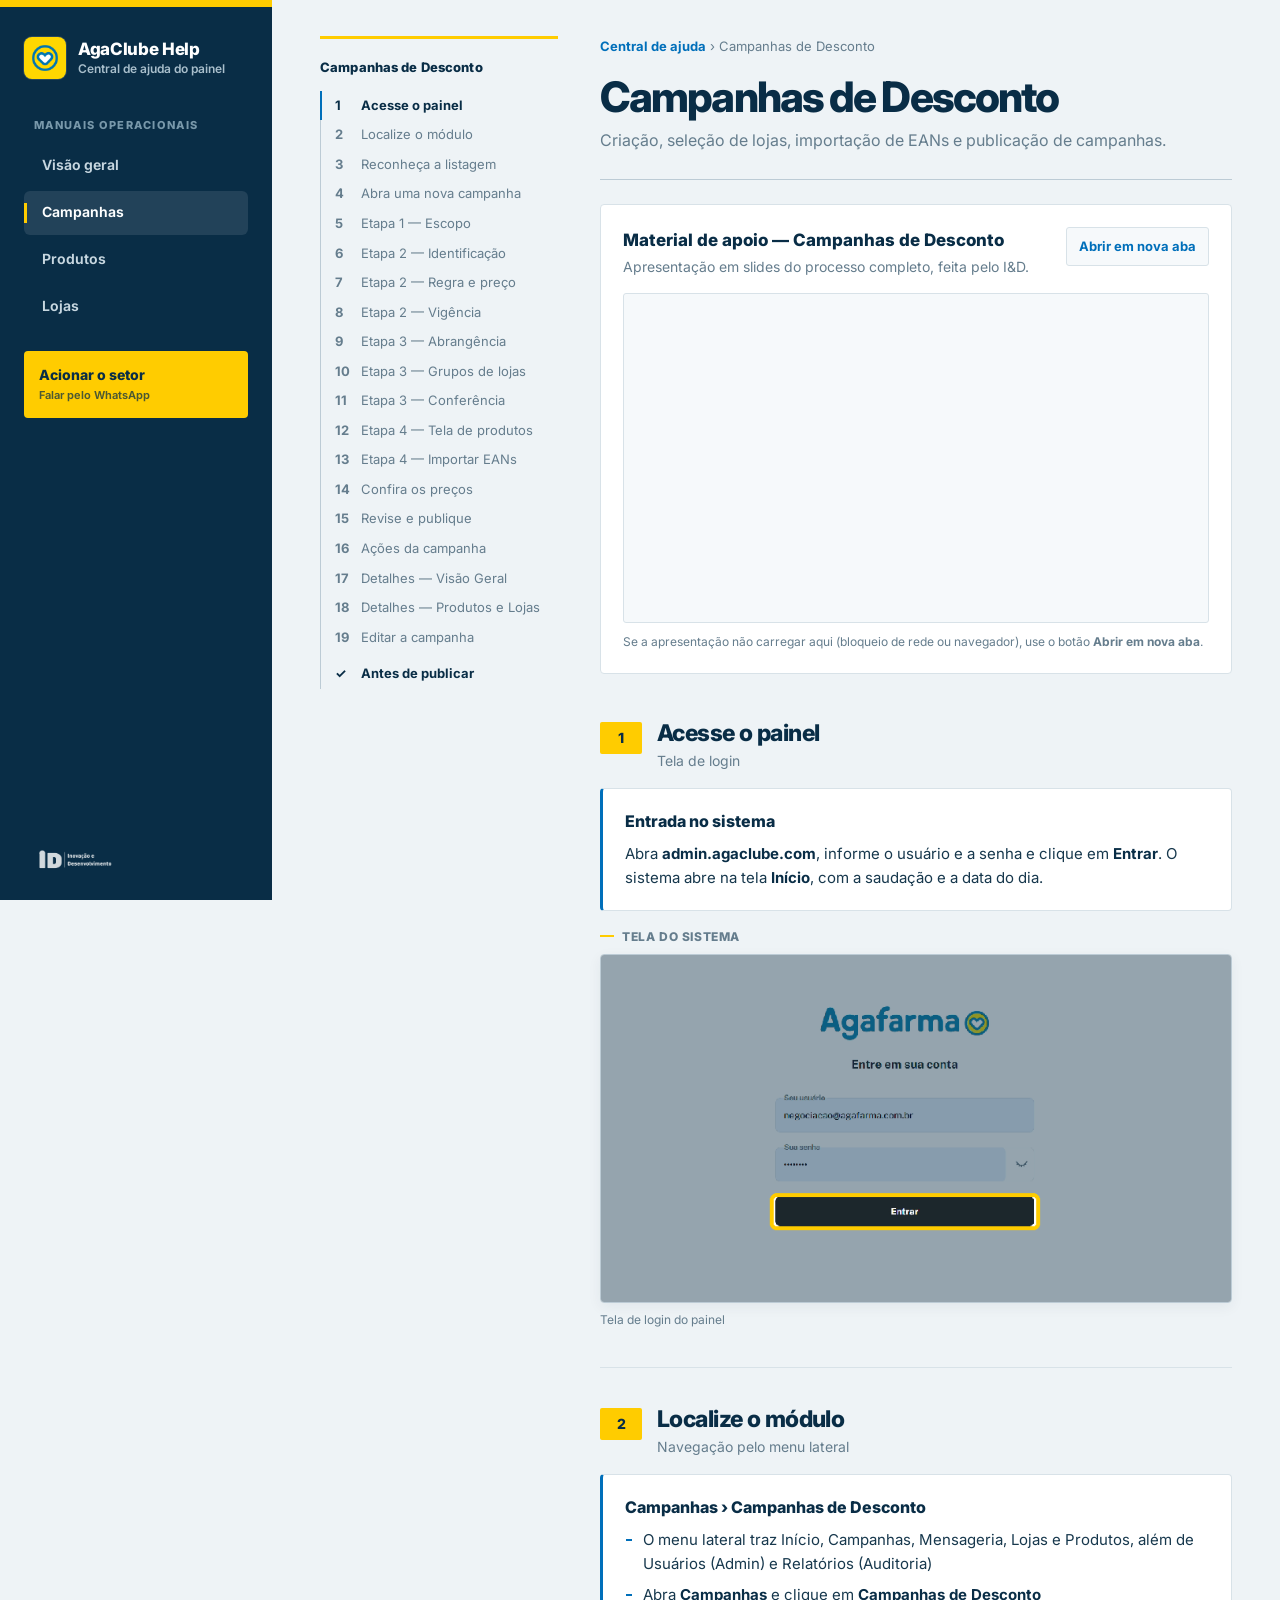
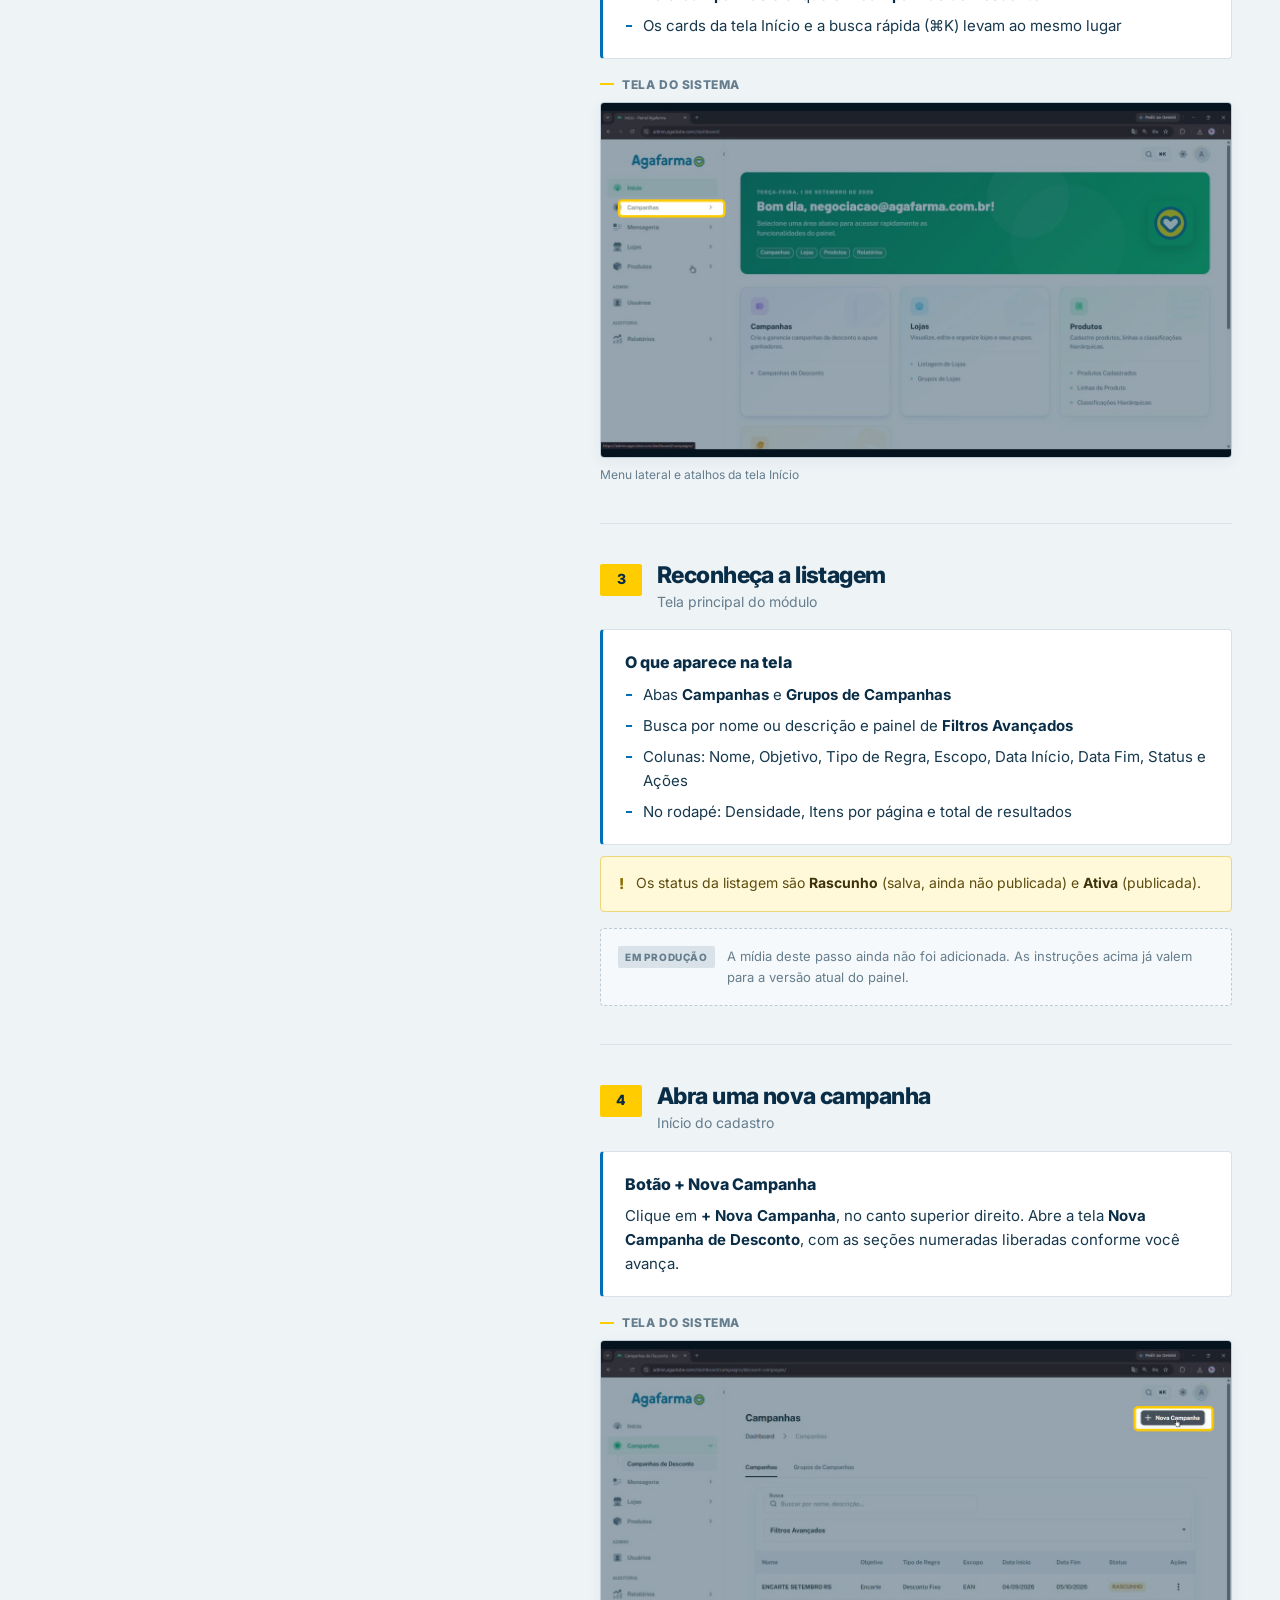
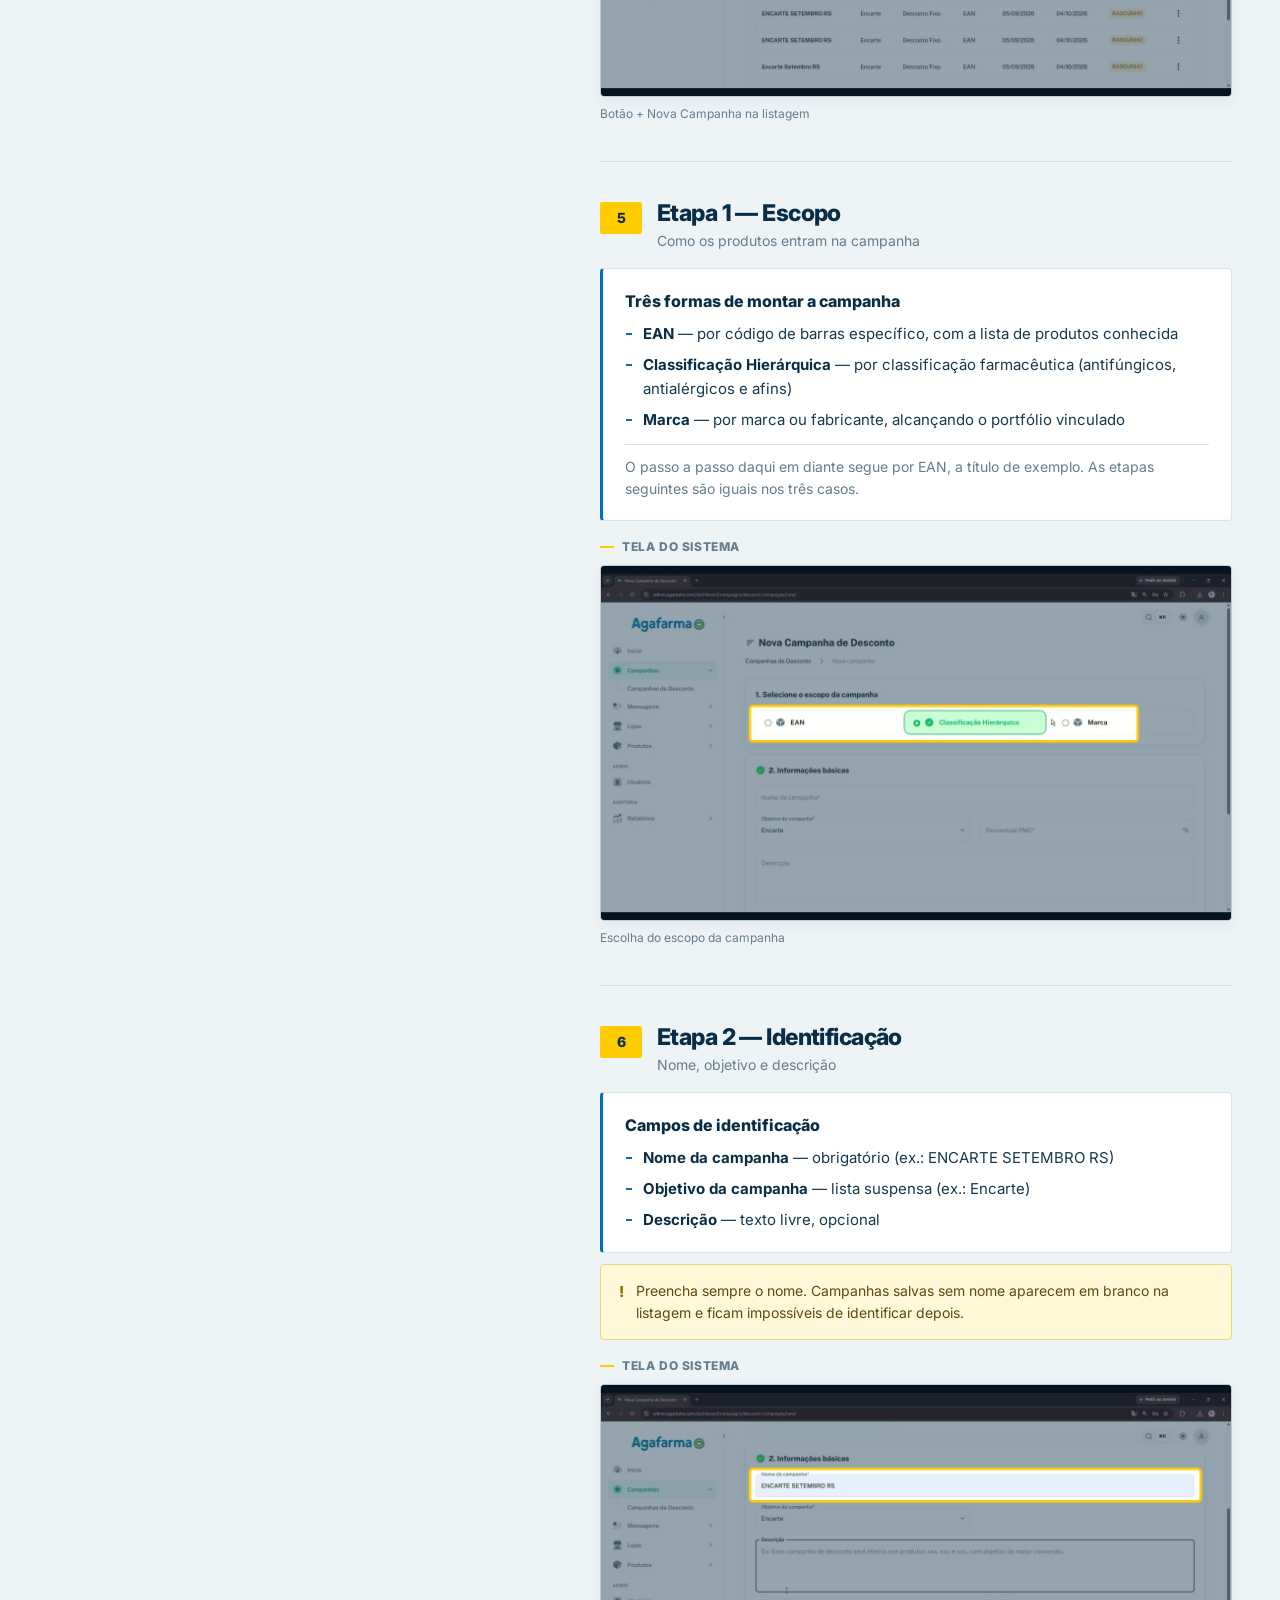
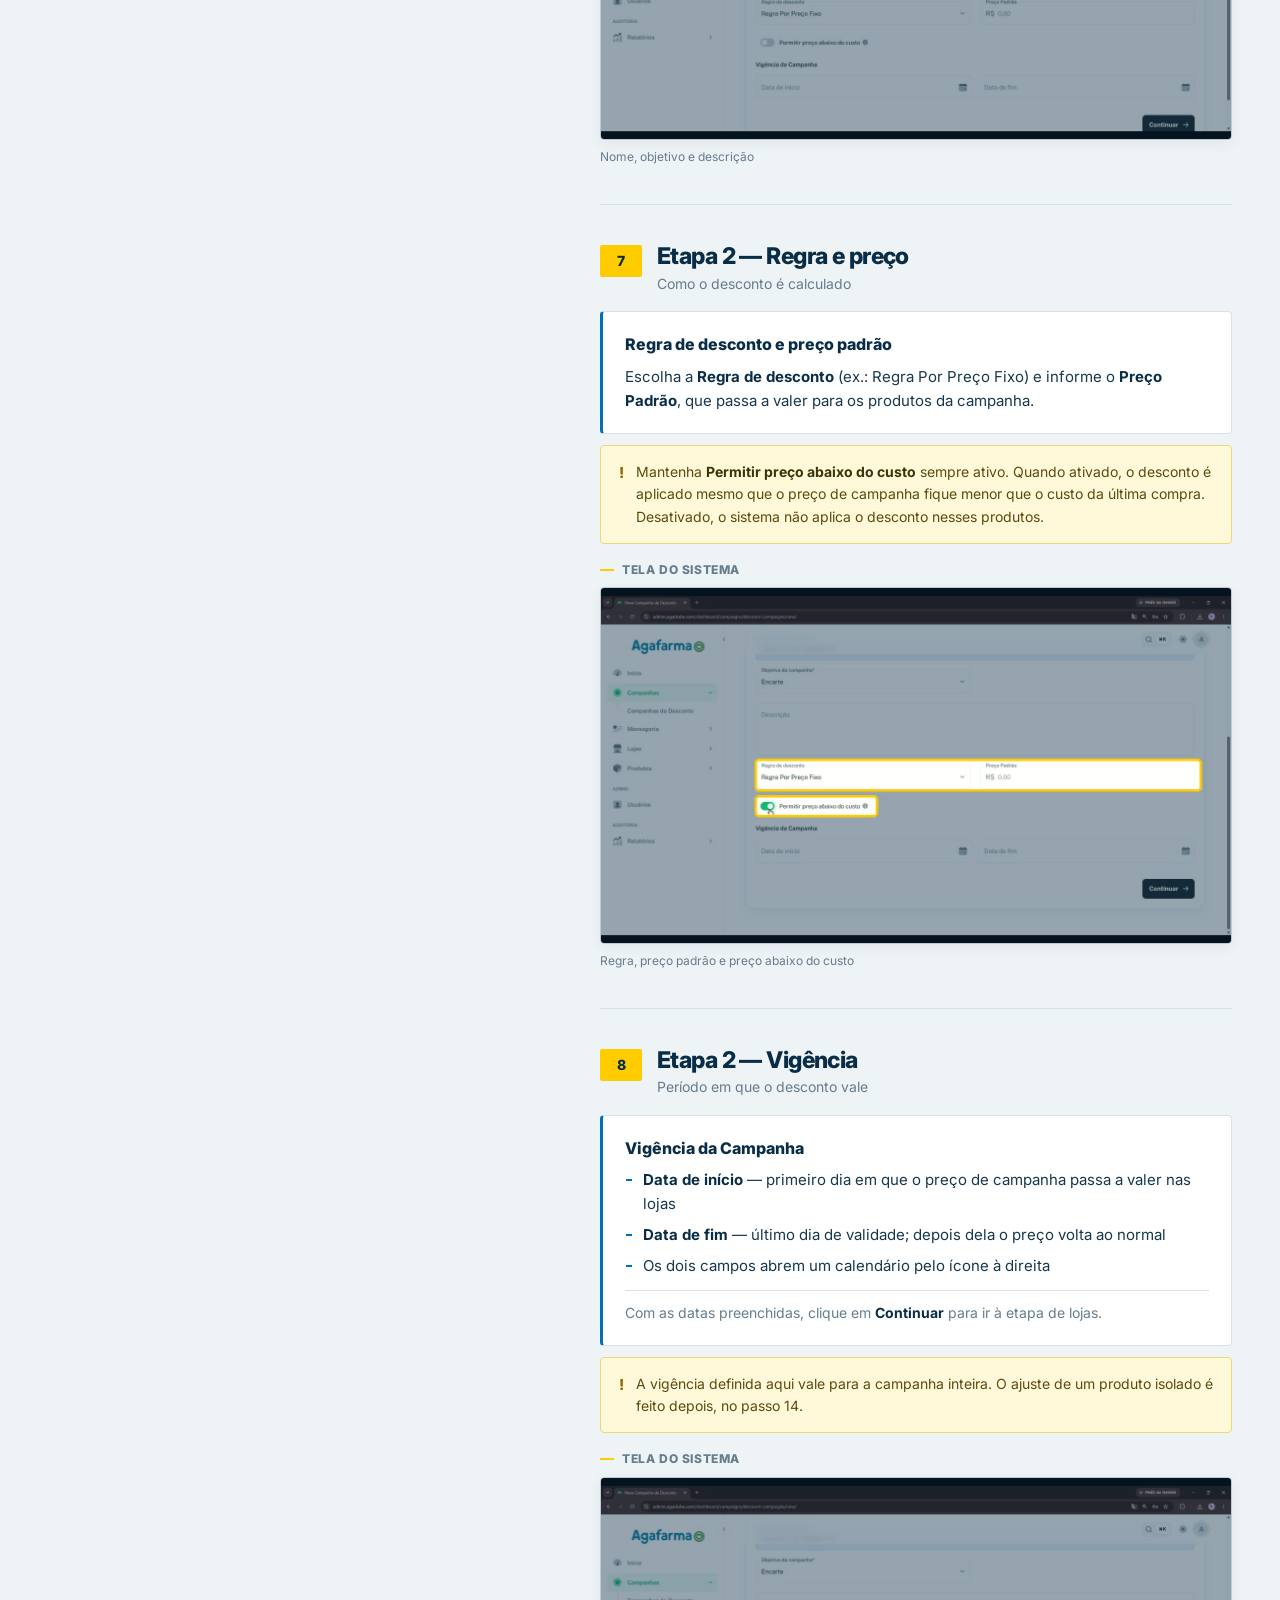
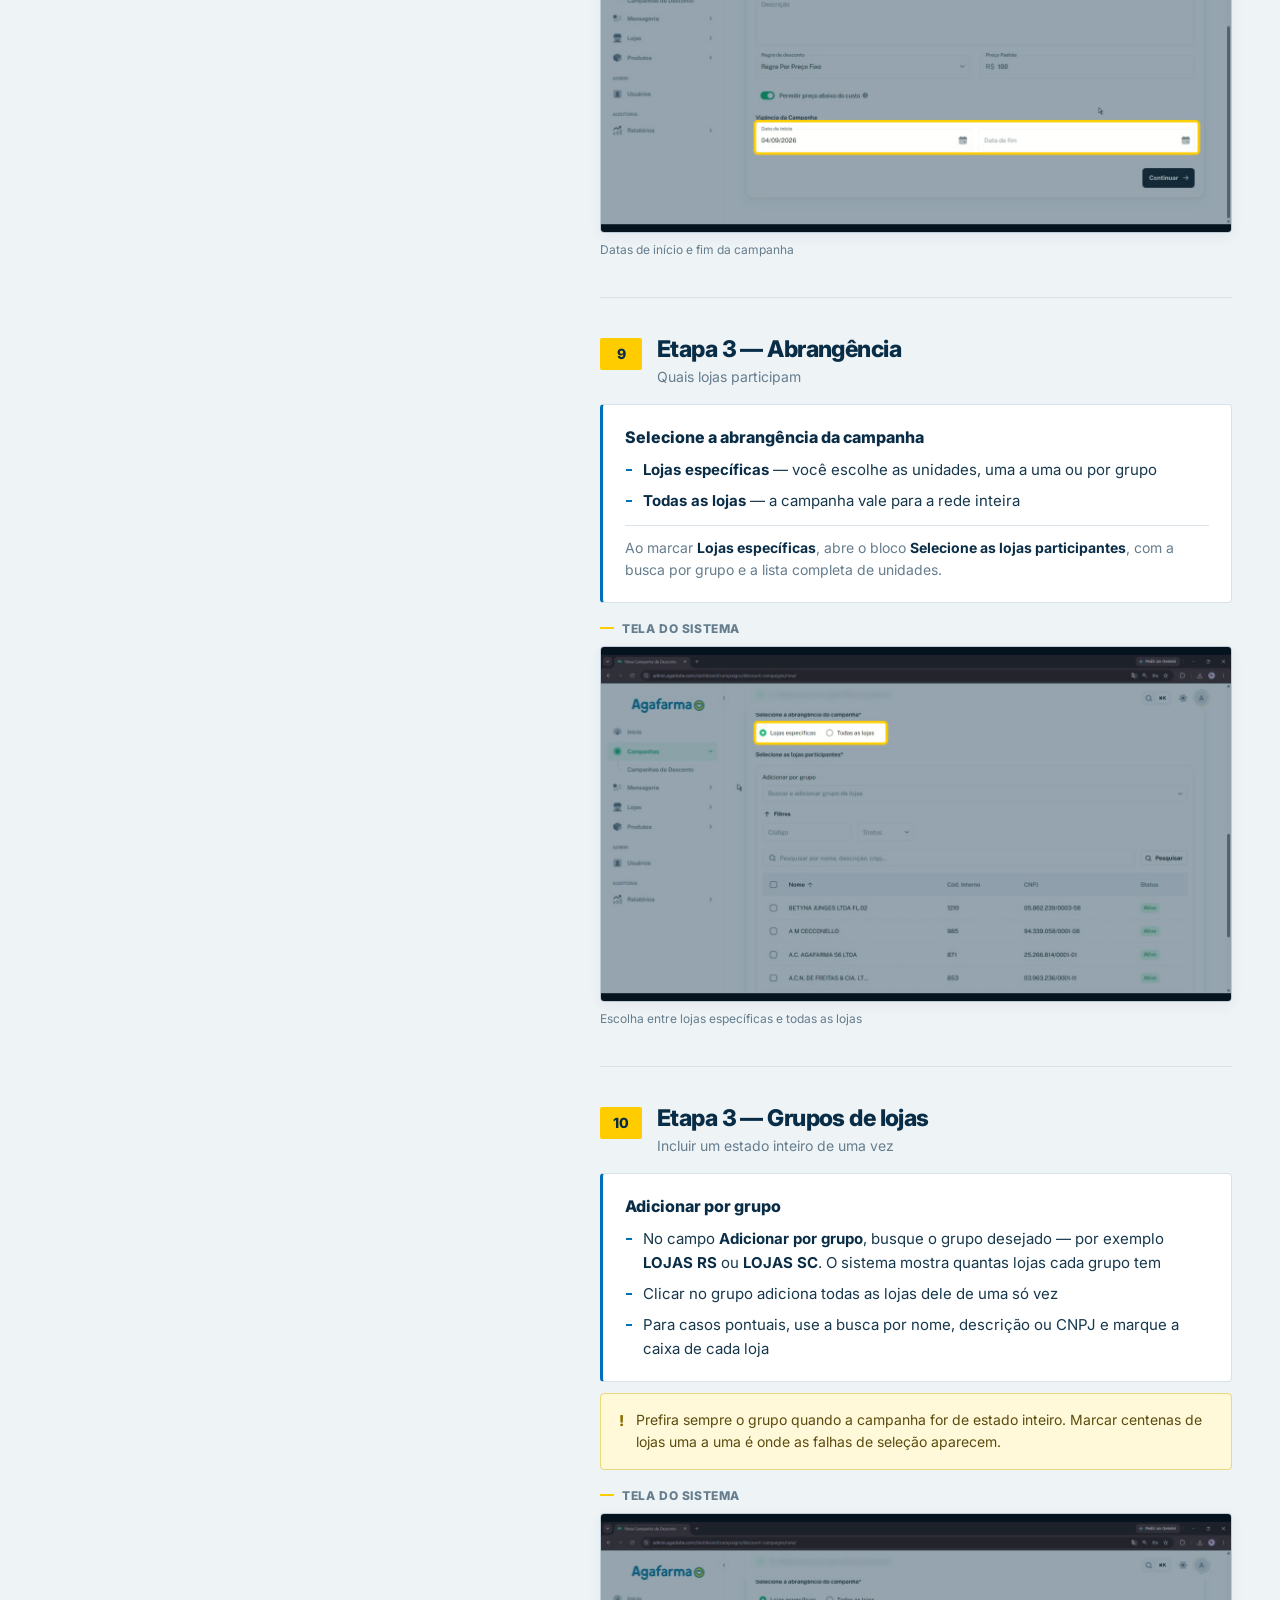
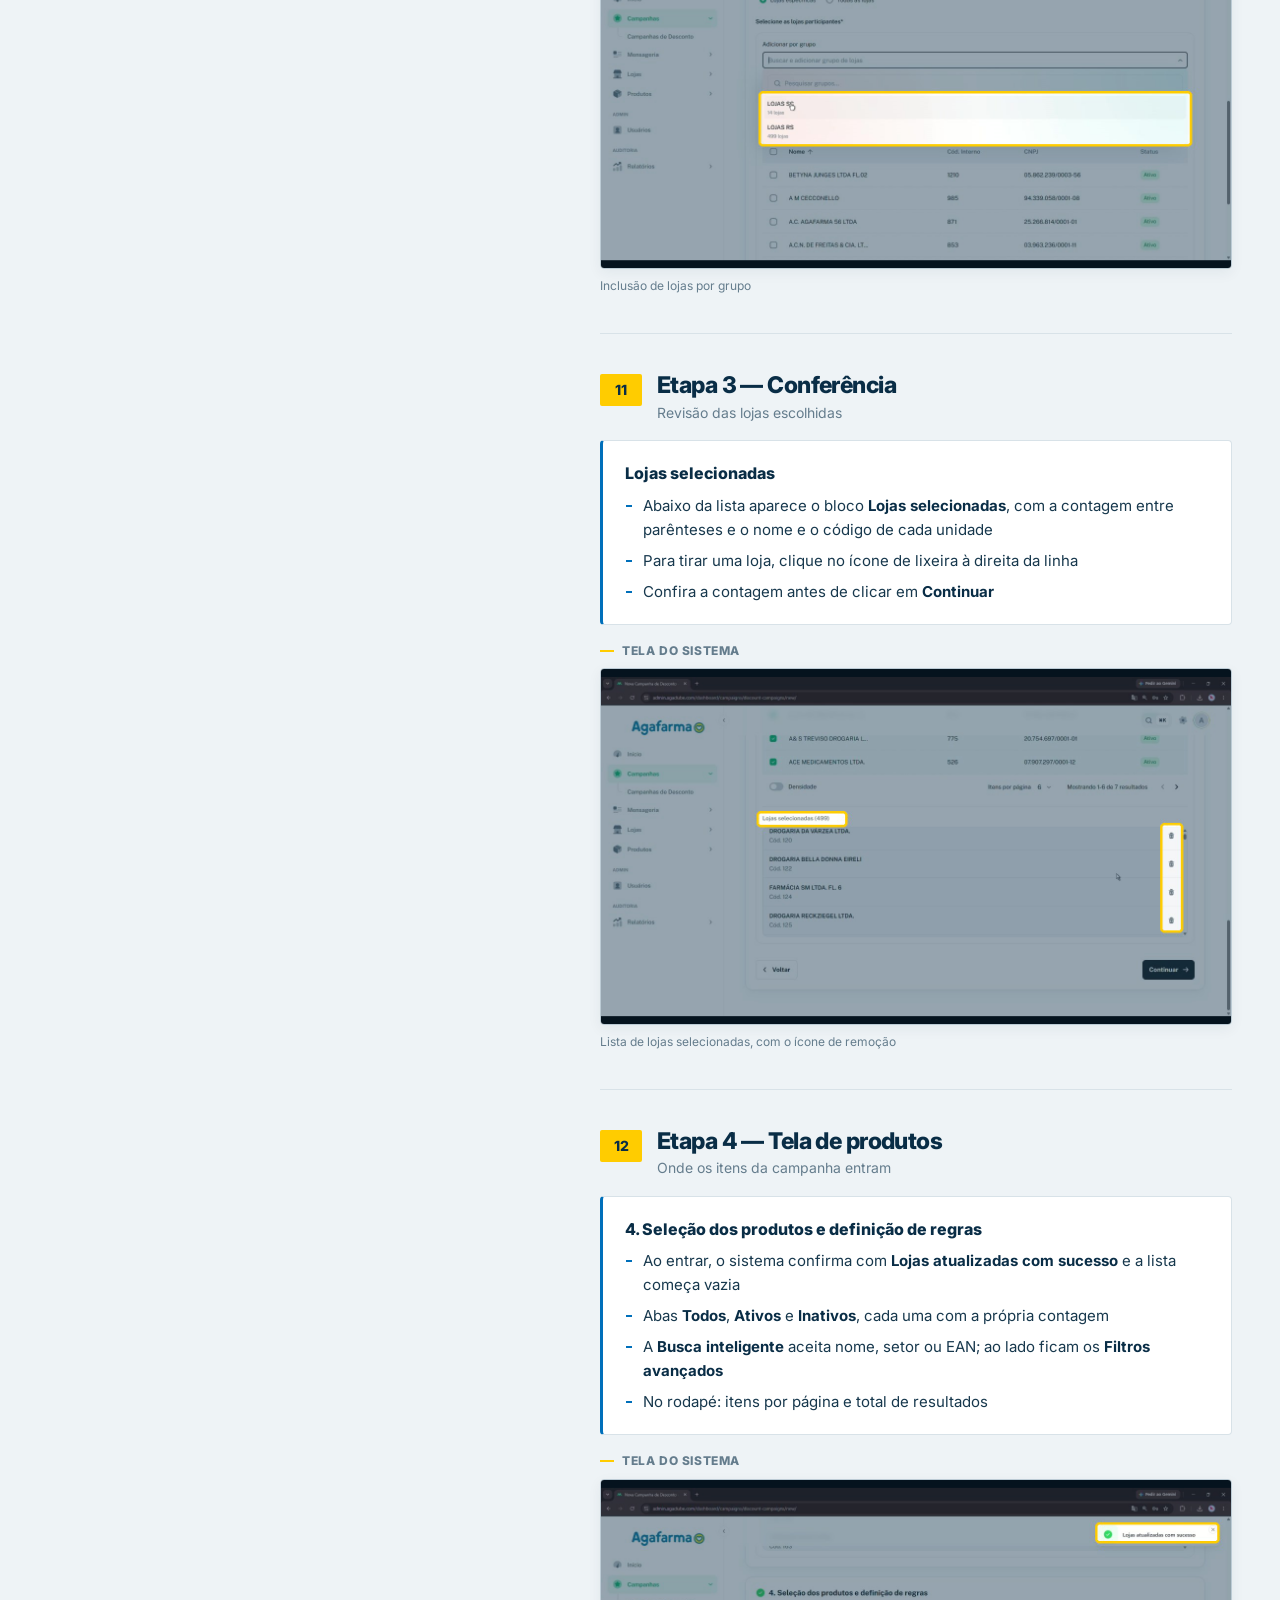
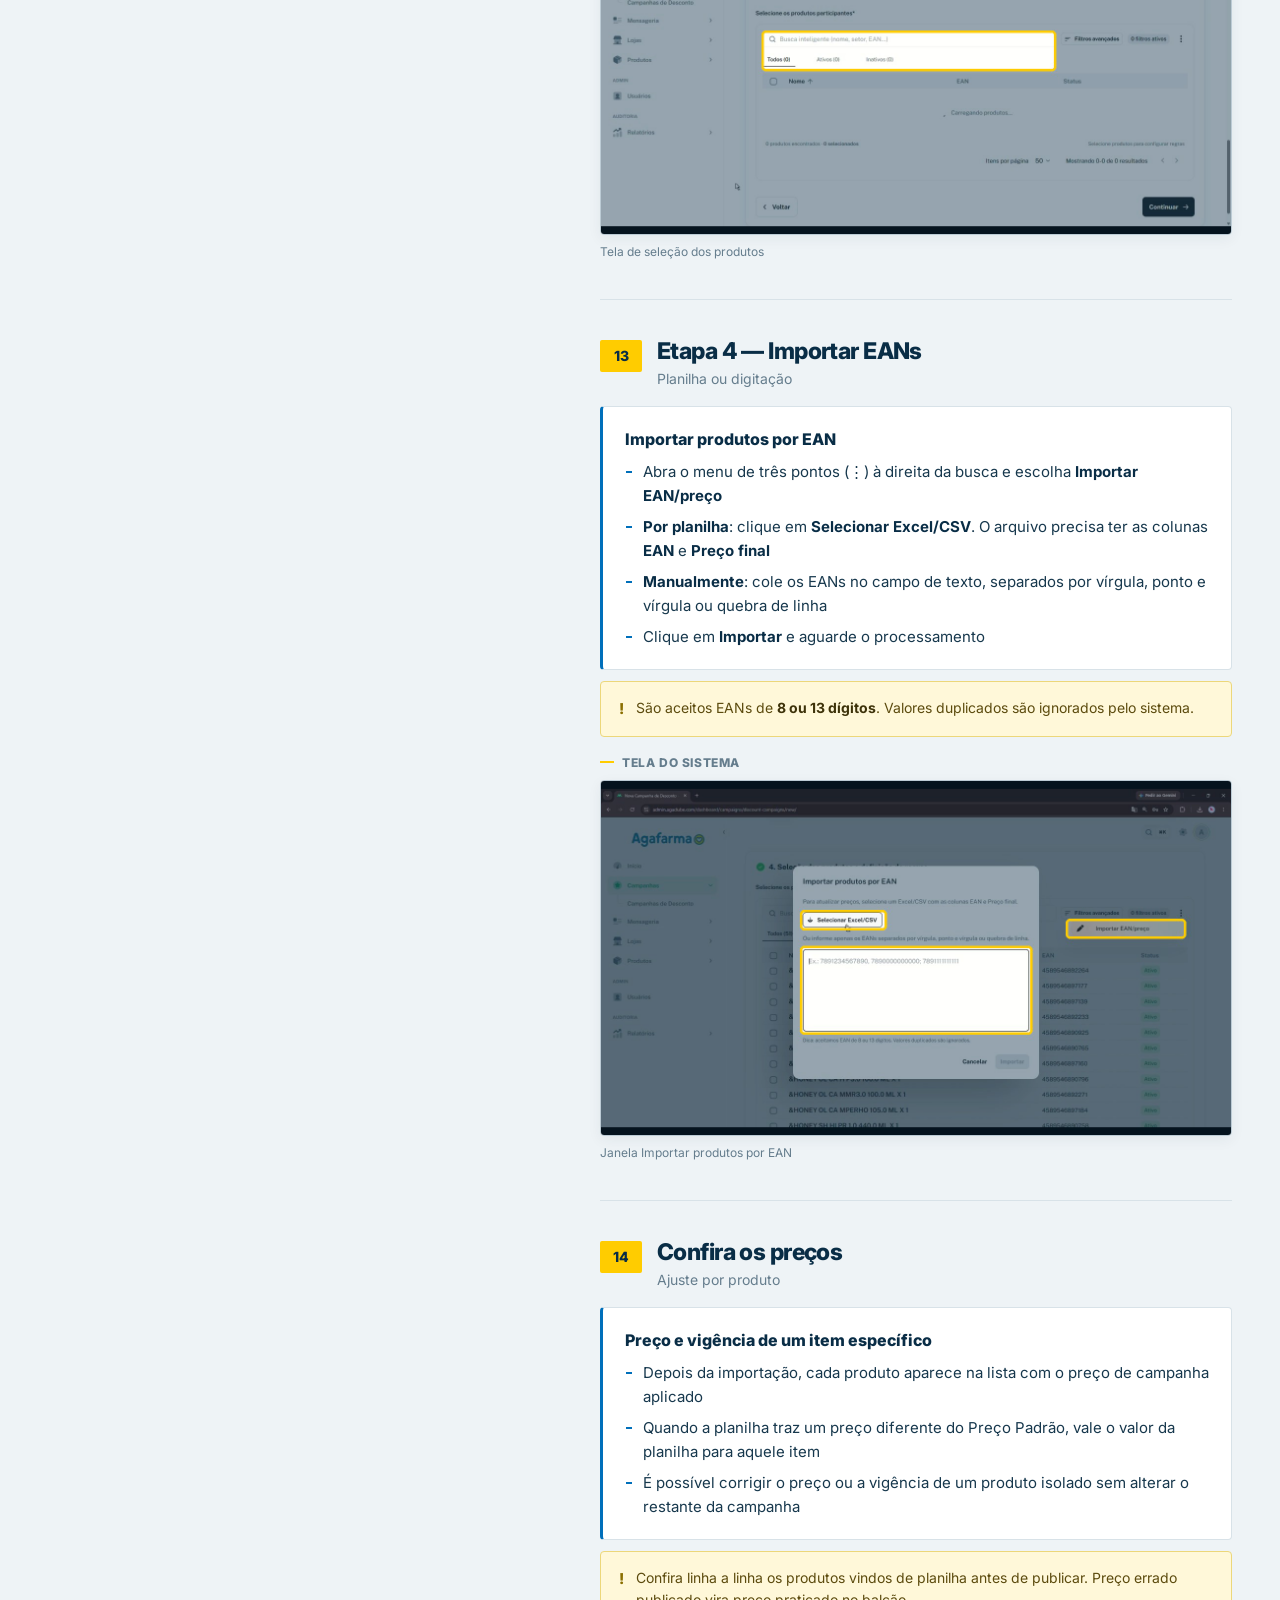
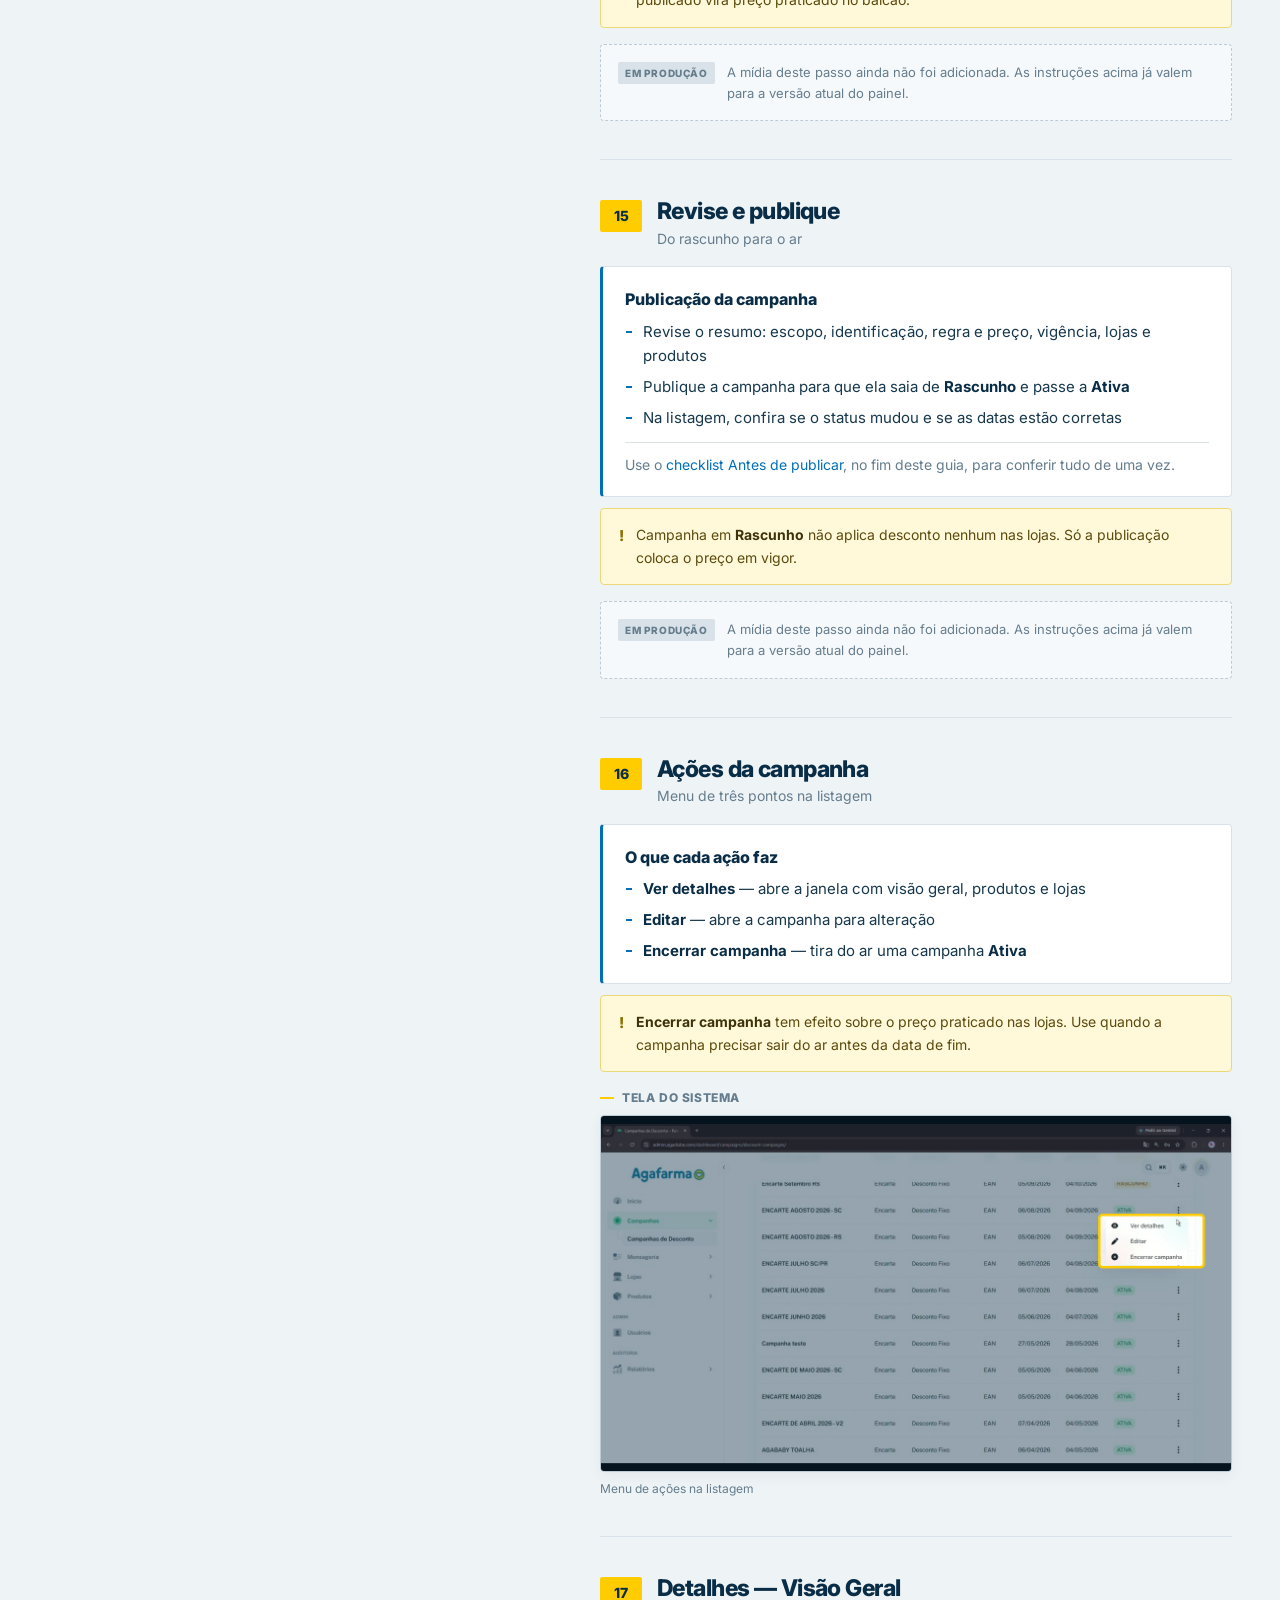
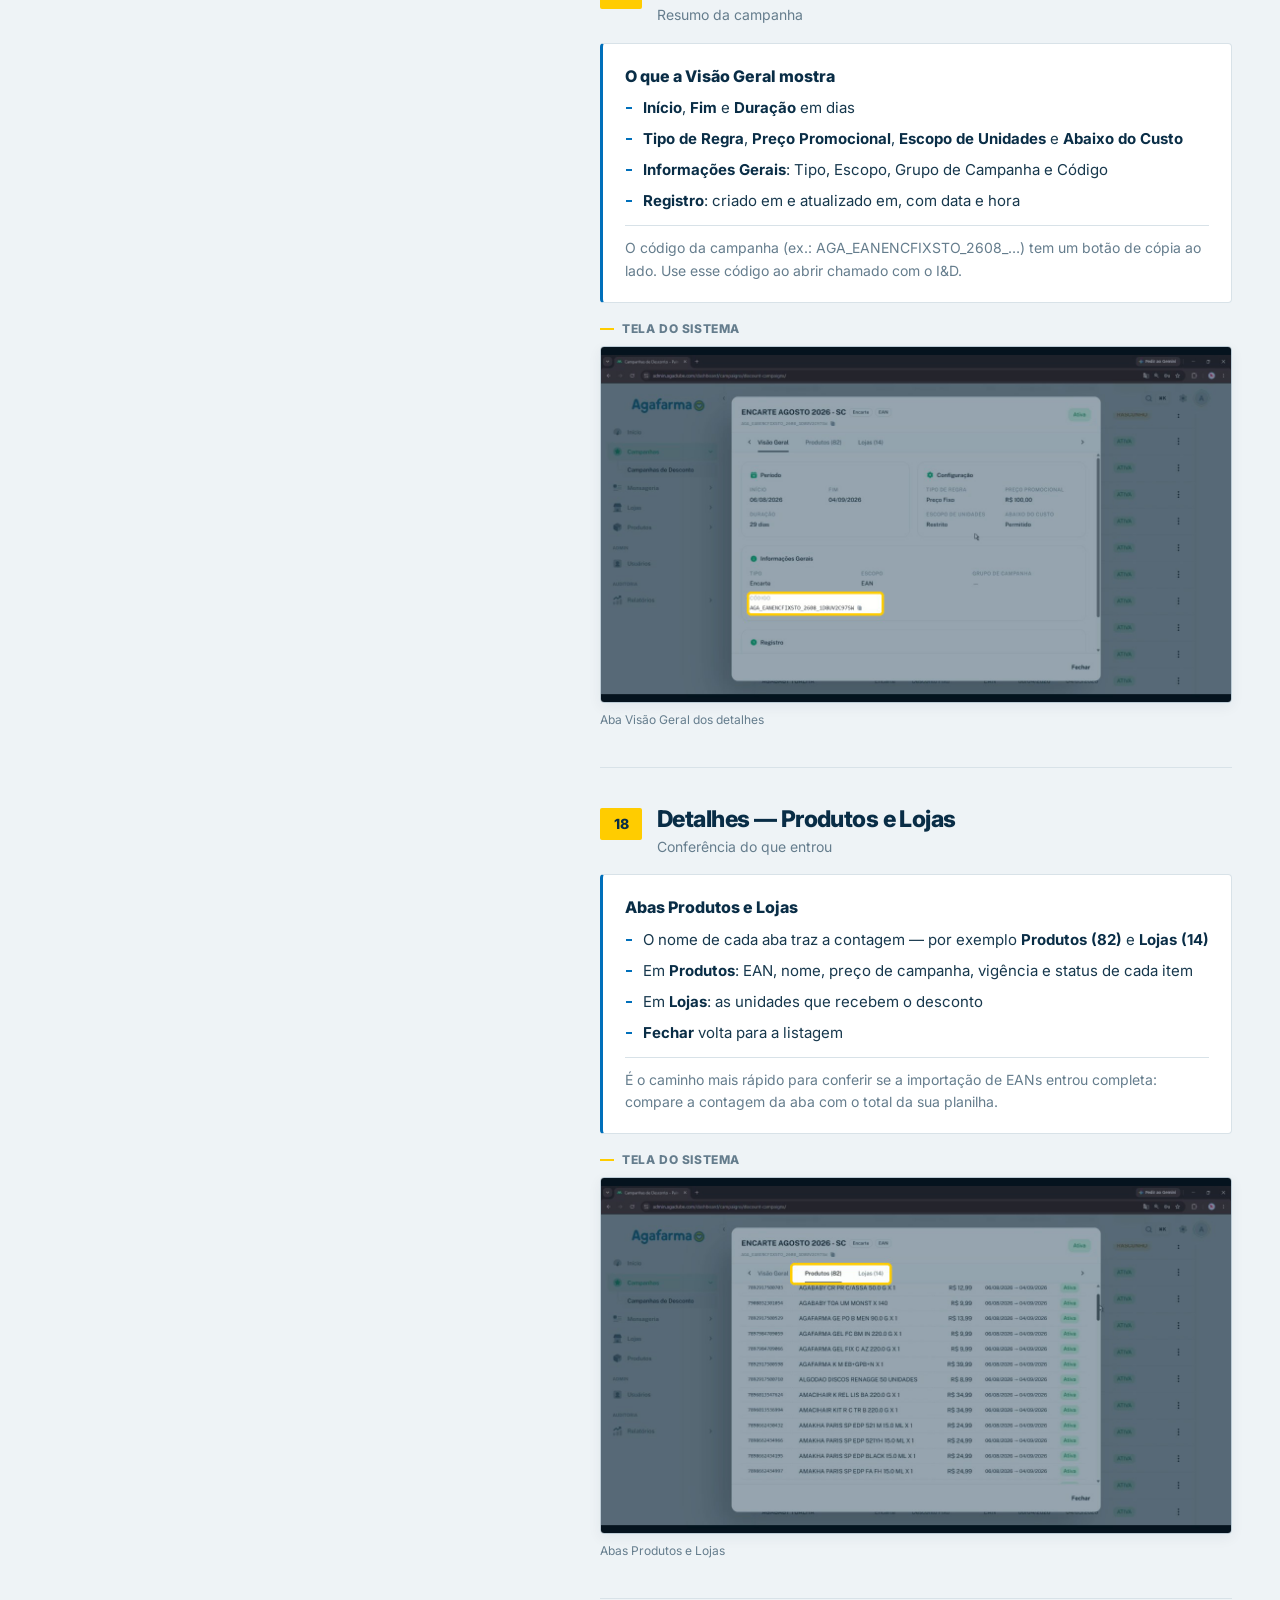
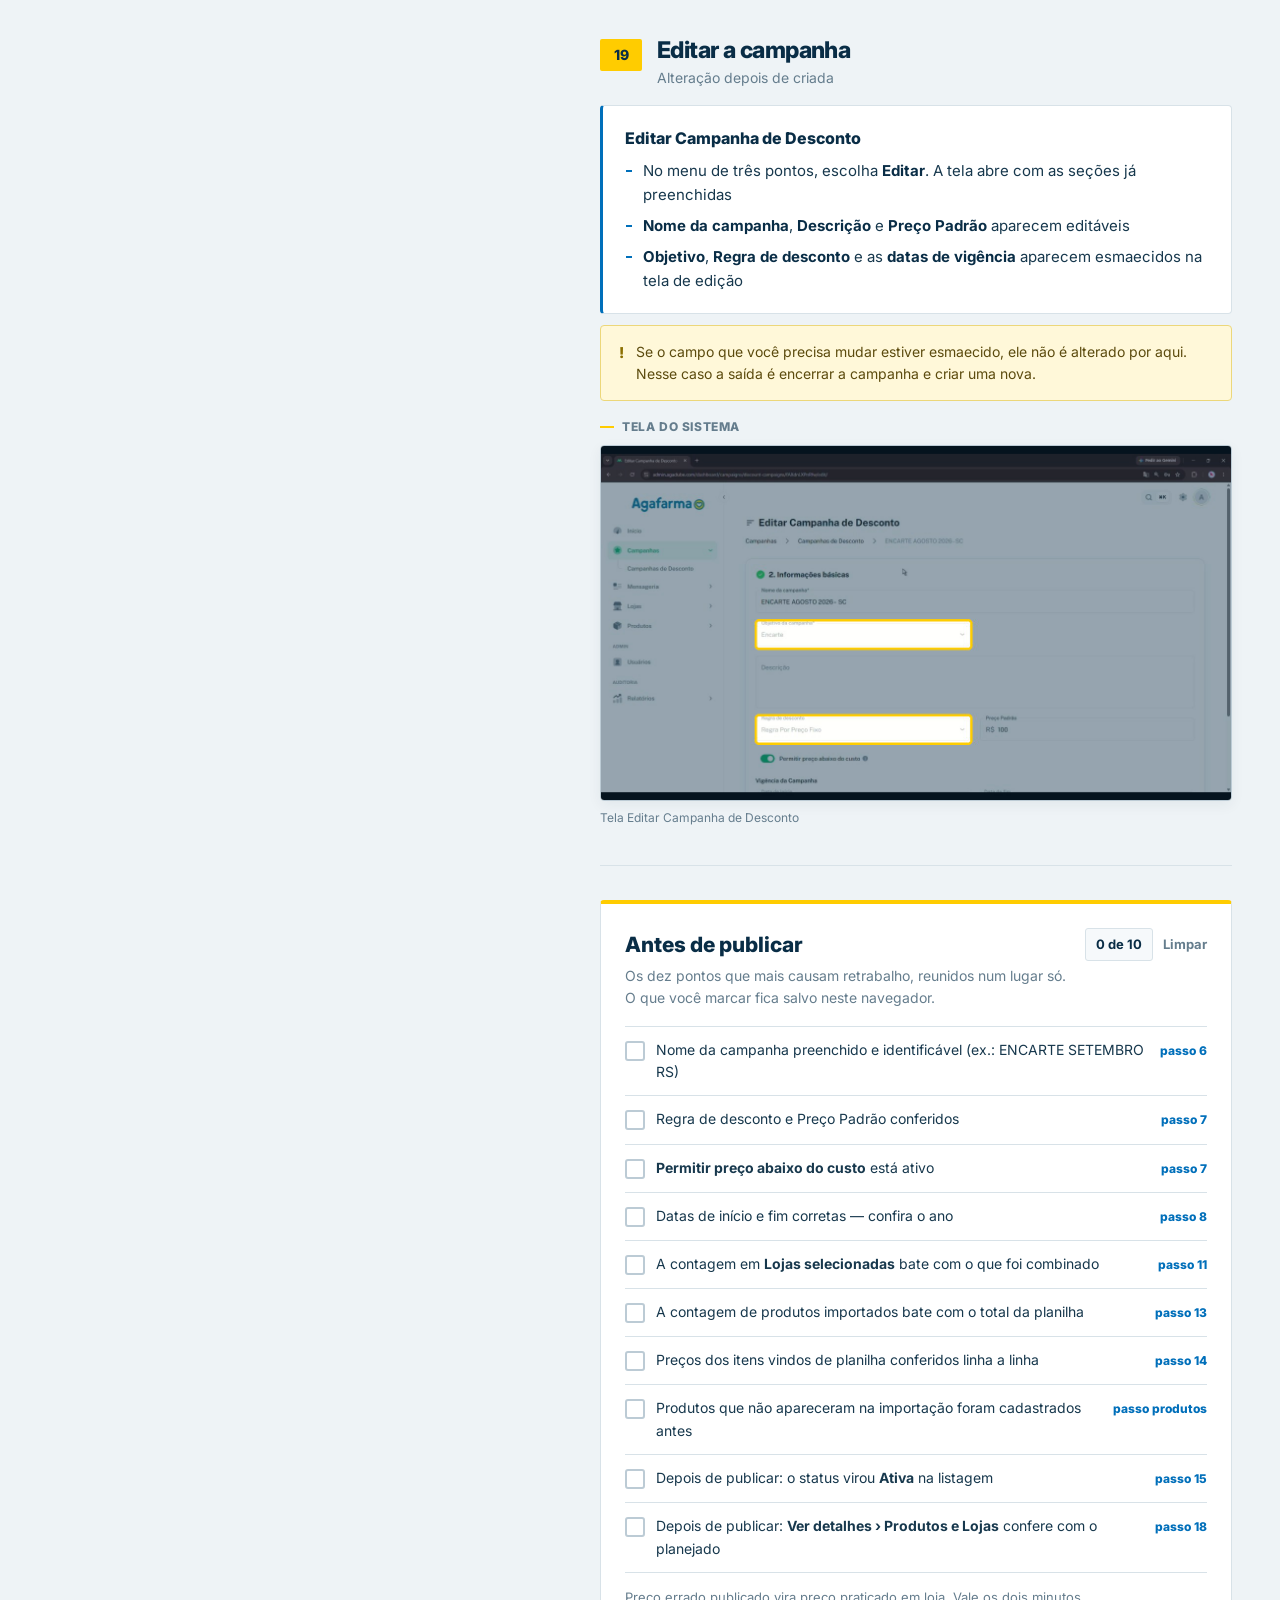
==== commit 61ed2356: "feat: redesenhar portal com sidebar responsiva e contato via WhatsApp" ====
--- a/campanhas.html
+++ b/campanhas.html
@@ -10,29 +10,39 @@
   <link rel="preconnect" href="https://fonts.gstatic.com" crossorigin>
   <link href="https://fonts.googleapis.com/css2?family=Inter:wght@400;600;700;800&display=swap" rel="stylesheet">
   <link rel="stylesheet" href="assets/css/styles.css">
+  <script src="assets/js/shell.js" defer></script>
   <script src="assets/js/guide.js" defer></script>
 </head>
 <body data-page="campanhas">
 <div class="faixa" aria-hidden="true"><i></i><i></i></div>
-<header>
+<button class="menu-toggle" id="menu-toggle" type="button" aria-controls="sidebar" aria-expanded="false">
+  <span aria-hidden="true"></span><span aria-hidden="true"></span><span aria-hidden="true"></span>
+  <span class="sr-only">Abrir navegação</span>
+</button>
+<div class="sidebar-overlay" id="sidebar-overlay" hidden></div>
+<aside class="app-sidebar" id="sidebar" aria-label="Navegação principal">
   <div class="barra">
+    <button class="sidebar-close" id="sidebar-close" type="button" aria-label="Fechar navegação">×</button>
     <a class="marca-link" href="index.html" aria-label="AgaClube Help — página inicial">
       <img class="marca" src="midia/logo-agafarma.png" alt="">
       <span class="nome">AgaClube Help<small>Central de ajuda do painel</small></span>
     </a>
+    <p class="sidebar-kicker">Manuais operacionais</p>
     <nav class="topo-nav" aria-label="Guias principais">
+      <a href="index.html">Visão geral</a>
       <a href="campanhas.html" aria-current="page">Campanhas</a>
       <a href="produtos.html">Produtos</a>
       <a href="lojas.html">Lojas</a>
     </nav>
-    <a class="voltar" href="index.html">Voltar para a central</a>
+    <img class="setor" src="midia/logo-inovacao.png" alt="Inovação e Desenvolvimento">
   </div>
-</header>
+</aside>
+<div class="app-main">
 <section class="guia" id="guia-campanhas">
   <div class="wrap">
     <nav class="lado" aria-label="Índice de Campanhas de Desconto"><h3>Campanhas de Desconto</h3><ol><li><a href="#camp-01"><em>1</em>Acesse o painel</a></li><li><a href="#camp-02"><em>2</em>Localize o módulo</a></li><li><a href="#camp-03"><em>3</em>Reconheça a listagem</a></li><li><a href="#camp-04"><em>4</em>Abra uma nova campanha</a></li><li><a href="#camp-05"><em>5</em>Etapa 1 — Escopo</a></li><li><a href="#camp-06"><em>6</em>Etapa 2 — Identificação</a></li><li><a href="#camp-07"><em>7</em>Etapa 2 — Regra e preço</a></li><li><a href="#camp-08"><em>8</em>Etapa 2 — Vigência</a></li><li><a href="#camp-09"><em>9</em>Etapa 3 — Abrangência</a></li><li><a href="#camp-10"><em>10</em>Etapa 3 — Grupos de lojas</a></li><li><a href="#camp-11"><em>11</em>Etapa 3 — Conferência</a></li><li><a href="#camp-12"><em>12</em>Etapa 4 — Tela de produtos</a></li><li><a href="#camp-13"><em>13</em>Etapa 4 — Importar EANs</a></li><li><a href="#camp-14"><em>14</em>Confira os preços</a></li><li><a href="#camp-15"><em>15</em>Revise e publique</a></li><li><a href="#camp-16"><em>16</em>Ações da campanha</a></li><li><a href="#camp-17"><em>17</em>Detalhes — Visão Geral</a></li><li><a href="#camp-18"><em>18</em>Detalhes — Produtos e Lojas</a></li><li><a href="#camp-19"><em>19</em>Editar a campanha</a></li><li class="fixo"><a href="#camp-check"><em>✓</em>Antes de publicar</a></li></ol></nav>
     <main>
-      <p class="migalha"><button type="button" class="ir-home">Central de ajuda</button> &rsaquo; Campanhas de Desconto</p>
+      <p class="migalha"><a href="index.html">Central de ajuda</a> &rsaquo; Campanhas de Desconto</p>
       <div class="titulo-guia"><h2>Campanhas de Desconto</h2><p>Criação, seleção de lojas, importação de EANs e publicação de campanhas.</p></div>
       <section class="apoio">
         <div class="apoio-topo">
@@ -114,5 +124,6 @@
   <span>Documento de apoio · Inovação e Desenvolvimento · Agafarma</span>
   <span>Dúvida ou divergência no sistema: acione o I&amp;D.</span>
 </div></footer>
+</div>
 </body>
 </html>
--- a/assets/css/styles.css
+++ b/assets/css/styles.css
@@ -1,279 +1,557 @@
 :root{
-  --amarelo:#FFCC00; --amarelo-esc:#E1C015; --navy:#092D46; --azul:#006EBA;
-  --azul-claro:#2D87C6; --cinza:#345266; --cinza-2:#6C8093; --papel:#F4F7FA;
-  --linha:#DEE6ED; --sombra:0 1px 2px rgba(9,45,70,.05);
-}
-*{margin:0;padding:0;box-sizing:border-box}
-html{scroll-behavior:smooth;scroll-padding-top:104px}
-@media (prefers-reduced-motion:reduce){html{scroll-behavior:auto}*{transition:none!important}}
-body{font-family:Inter,-apple-system,"Segoe UI",Roboto,sans-serif;background:var(--papel);
-     color:var(--cinza);-webkit-font-smoothing:antialiased;line-height:1.55}
-a{color:var(--azul);text-decoration:none}
-button{font:inherit;color:inherit}
-:focus-visible{outline:3px solid var(--amarelo);outline-offset:3px;border-radius:6px}
+  --brand-yellow:#ffcc00;
+  --brand-yellow-deep:#d9ae00;
+  --brand-blue:#006fba;
+  --brand-blue-dark:#092d46;
+  --brand-blue-soft:#eaf4fa;
+  --ink:#17384d;
+  --muted:#657d8d;
+  --line:#d8e2e8;
+  --line-strong:#bccbd5;
+  --canvas:#eef3f6;
+  --surface:#ffffff;
+  --surface-alt:#f6f9fb;
+  --sidebar:272px;
+  --content:1180px;
+  --shadow:0 10px 26px rgba(9,45,70,.08);
+}
+*{box-sizing:border-box;margin:0;padding:0}
+html{scroll-behavior:smooth;scroll-padding-top:24px}
+body{
+  min-height:100vh;
+  background:var(--canvas);
+  color:var(--ink);
+  font-family:Inter,-apple-system,BlinkMacSystemFont,"Segoe UI",sans-serif;
+  font-size:16px;
+  line-height:1.6;
+  -webkit-font-smoothing:antialiased;
+}
+body.sidebar-open{overflow:hidden}
+a{color:var(--brand-blue);text-decoration:none}
+button,input{font:inherit}
+button{color:inherit}
+img,video{max-width:100%}
 [hidden]{display:none!important}
+:focus-visible{outline:3px solid var(--brand-yellow);outline-offset:3px}
+::selection{background:var(--brand-yellow);color:var(--brand-blue-dark)}
+.sr-only{position:absolute;width:1px;height:1px;padding:0;margin:-1px;overflow:hidden;clip:rect(0,0,0,0);white-space:nowrap;border:0}
+@media(prefers-reduced-motion:reduce){
+  html{scroll-behavior:auto}
+  *,*:before,*:after{animation:none!important;transition:none!important}
+}
 
-.faixa{height:6px;display:flex}
-.faixa i{display:block;height:100%}
-.faixa i:first-child{width:22%;background:var(--amarelo)}
-.faixa i:last-child{width:78%;background:var(--azul)}
-header{position:sticky;top:0;z-index:30;background:#fff;border-bottom:1px solid var(--linha)}
-.barra{max-width:1200px;margin:0 auto;padding:15px 32px;display:flex;align-items:center;gap:18px}
-.marca{width:38px;height:38px;flex:none;border-radius:9px;display:block}
-.nome{font-size:18px;font-weight:800;color:var(--navy);line-height:1.1;letter-spacing:-.01em}
-.nome span{display:block;font-size:12.5px;font-weight:600;color:var(--cinza-2)}
-.setor{margin-left:auto;display:block;height:30px;width:auto;max-width:220px;
-       object-fit:contain}
-.voltar{margin-left:auto;font-size:14.5px;font-weight:600;background:none;border:0;cursor:pointer;
-        color:var(--azul);padding:8px 2px}
-.voltar:hover{color:var(--navy)}
+/* Estrutura principal */
+.faixa{display:none}
+.app-sidebar{
+  position:fixed;
+  inset:0 auto 0 0;
+  z-index:70;
+  width:var(--sidebar);
+  background:var(--brand-blue-dark);
+  color:#fff;
+  border-top:7px solid var(--brand-yellow);
+}
+.barra{
+  min-height:100%;
+  padding:30px 24px 24px;
+  display:flex;
+  flex-direction:column;
+  align-items:stretch;
+}
+.marca-link{display:flex;align-items:center;gap:12px;color:#fff;text-decoration:none}
+.marca-link:hover{text-decoration:none}
+.marca{
+  width:42px;
+  height:42px;
+  flex:none;
+  display:block;
+  border-radius:8px;
+  background:#fff;
+  box-shadow:0 0 0 1px rgba(255,255,255,.12);
+}
+.nome{font-size:17px;font-weight:800;line-height:1.15;letter-spacing:-.02em}
+.nome small{display:block;margin-top:3px;color:#a9bfcc;font-size:12px;font-weight:600;letter-spacing:0}
+.sidebar-kicker{
+  margin:38px 10px 9px;
+  color:#7898aa;
+  font-size:11px;
+  font-weight:800;
+  letter-spacing:.12em;
+  text-transform:uppercase;
+}
+.topo-nav{display:grid;gap:3px}
+.topo-nav a{
+  position:relative;
+  display:flex;
+  align-items:center;
+  min-height:44px;
+  padding:10px 12px 10px 18px;
+  border-radius:6px;
+  color:#c7d7e0;
+  font-size:14px;
+  font-weight:650;
+}
+.topo-nav a:before{
+  content:"";
+  position:absolute;
+  left:0;
+  top:12px;
+  bottom:12px;
+  width:3px;
+  background:transparent;
+}
+.topo-nav a:hover{background:rgba(255,255,255,.07);color:#fff;text-decoration:none}
+.topo-nav a[aria-current="page"]{background:rgba(255,255,255,.1);color:#fff}
+.topo-nav a[aria-current="page"]:before{background:var(--brand-yellow)}
+.setor{
+  width:auto;
+  max-width:190px;
+  height:30px;
+  margin:auto auto 0 8px;
+  object-fit:contain;
+  filter:brightness(0) invert(1);
+  opacity:.82;
+}
+.sidebar-close,.menu-toggle{display:none}
+.app-main{
+  width:calc(100% - var(--sidebar));
+  min-height:100vh;
+  margin-left:var(--sidebar);
+  display:flex;
+  flex-direction:column;
+}
 
-/* ---------------- home ---------------- */
-.home{max-width:1200px;margin:0 auto;padding:0 32px 90px}
-.capa{background:var(--navy);border-radius:22px;padding:66px 56px 56px;margin-top:36px;
-      position:relative;overflow:hidden}
-.capa:before{content:"";position:absolute;right:-140px;top:-170px;width:430px;height:430px;
-             border-radius:50%;background:rgba(255,204,0,.08)}
-.capa:after{content:"";position:absolute;left:-90px;bottom:-160px;width:320px;height:320px;
-            border-radius:50%;background:rgba(0,110,186,.22)}
-.capa > *{position:relative}
-.capa h1{font-size:42px;line-height:1.08;font-weight:800;color:#fff;letter-spacing:-.028em;
-         max-width:18ch;margin-bottom:12px}
-.capa .lead{font-size:18px;color:#9DB2C4;max-width:56ch;margin-bottom:30px}
+/* Página inicial */
+.home{width:100%;max-width:var(--content);margin:0 auto;padding:46px 48px 88px}
+.capa{
+  position:relative;
+  margin:0;
+  padding:46px 48px 42px;
+  overflow:visible;
+  background:var(--surface);
+  border:1px solid var(--line);
+  border-left:8px solid var(--brand-yellow);
+  border-radius:4px;
+  box-shadow:0 1px 0 rgba(9,45,70,.03);
+}
+.capa:before,.capa:after{display:none}
+.capa h1{
+  max-width:16ch;
+  margin-bottom:12px;
+  color:var(--brand-blue-dark);
+  font-size:clamp(32px,4.2vw,50px);
+  font-weight:800;
+  line-height:1.02;
+  letter-spacing:-.045em;
+}
+.capa .lead{max-width:62ch;margin-bottom:28px;color:var(--muted);font-size:17px}
+.campo{position:relative;max-width:720px}
+.campo svg{position:absolute;left:18px;top:50%;width:20px;height:20px;transform:translateY(-50%);color:var(--brand-blue)}
+.campo input{
+  width:100%;
+  min-height:58px;
+  padding:15px 18px 15px 50px;
+  background:var(--surface-alt);
+  border:1px solid var(--line-strong);
+  border-radius:5px;
+  color:var(--brand-blue-dark);
+  font-size:16px;
+  box-shadow:none;
+}
+.campo input:focus{background:#fff;border-color:var(--brand-blue);outline:3px solid rgba(0,111,186,.12)}
+.campo input::placeholder{color:#8296a3}
+.chips{display:flex;flex-wrap:wrap;align-items:center;gap:7px;margin-top:18px;max-width:920px}
+.chips .rot{margin-right:4px;color:var(--muted);font-size:13px;font-weight:700}
+.chips button{
+  padding:7px 10px;
+  cursor:pointer;
+  background:#fff;
+  border:1px solid var(--line);
+  border-radius:4px;
+  color:var(--ink);
+  font-size:13px;
+}
+.chips button:hover{border-color:var(--brand-blue);color:var(--brand-blue)}
+.res{
+  position:absolute;
+  z-index:20;
+  width:min(720px,calc(100% - 96px));
+  margin-top:8px;
+  overflow:hidden;
+  background:#fff;
+  border:1px solid var(--line-strong);
+  border-radius:5px;
+  box-shadow:var(--shadow);
+}
+.res button{
+  display:flex;
+  width:100%;
+  align-items:center;
+  gap:16px;
+  padding:14px 18px;
+  cursor:pointer;
+  text-align:left;
+  background:#fff;
+  border:0;
+  border-bottom:1px solid var(--line);
+}
+.res button:last-child{border-bottom:0}
+.res button:hover{background:var(--brand-blue-soft)}
+.res .q{flex:1;color:var(--brand-blue-dark);font-size:14px;font-weight:700}
+.res .g{color:var(--muted);font-size:12px;font-weight:700;white-space:nowrap}
+.res .nada{padding:18px;color:var(--muted);font-size:14px}
+.secao{margin-top:52px}
+.secao h2{
+  color:var(--brand-blue-dark);
+  font-size:24px;
+  font-weight:800;
+  letter-spacing:-.03em;
+}
+.secao p.desc{margin:3px 0 20px;color:var(--muted);font-size:15px}
+.cards{display:grid;grid-template-columns:repeat(3,minmax(0,1fr));gap:14px}
+.card{
+  --card-accent:var(--brand-blue);
+  position:relative;
+  display:flex;
+  min-height:390px;
+  flex-direction:column;
+  padding:28px 26px 23px;
+  cursor:pointer;
+  text-align:left;
+  background:var(--surface);
+  border:1px solid var(--line);
+  border-radius:4px;
+  color:inherit;
+  box-shadow:none;
+}
+.card.amar{--card-accent:var(--brand-yellow-deep)}
+.card.verde{--card-accent:#178867}
+.card:before{content:"";position:absolute;left:0;right:0;top:0;height:4px;background:var(--card-accent)}
+.card:hover{border-color:var(--line-strong);box-shadow:var(--shadow);transform:translateY(-2px)}
+.card .ico{
+  display:grid;
+  width:44px;
+  height:44px;
+  margin-bottom:34px;
+  place-items:center;
+  background:transparent;
+  border:1px solid var(--line);
+  border-radius:3px;
+  color:var(--card-accent);
+}
+.card.amar .ico,.card.verde .ico{background:transparent;color:var(--card-accent)}
+.card .ico svg{width:22px;height:22px}
+.card h3{margin-bottom:8px;color:var(--brand-blue-dark);font-size:21px;font-weight:800;line-height:1.18;letter-spacing:-.025em}
+.card p{margin-bottom:18px;color:var(--muted);font-size:14px}
+.card ul{margin-bottom:20px;list-style:none}
+.card li{position:relative;margin-bottom:7px;padding-left:15px;color:var(--ink);font-size:13px;line-height:1.45}
+.card li:before{content:"";position:absolute;left:0;top:9px;width:5px;height:2px;border-radius:0;background:var(--card-accent)}
+.card .pe{display:flex;align-items:center;justify-content:space-between;margin-top:auto;padding-top:15px;border-top:1px solid var(--line)}
+.card .qtd{color:var(--muted);font-size:12px;font-weight:700;text-transform:uppercase;letter-spacing:.04em}
+.card .abrir{color:var(--brand-blue);font-size:13px;font-weight:800}
 
-.campo{position:relative;max-width:640px}
-.campo svg{position:absolute;left:20px;top:50%;transform:translateY(-50%);width:20px;height:20px;
-           color:var(--cinza-2)}
-.campo input{width:100%;padding:19px 20px 19px 52px;border:0;border-radius:14px;font:inherit;
-             font-size:16.5px;color:var(--navy);box-shadow:0 10px 34px rgba(0,0,0,.16)}
-.campo input::placeholder{color:var(--cinza-2)}
-.chips{display:flex;flex-wrap:wrap;gap:9px;margin-top:20px;align-items:center}
-.chips .rot{font-size:13.5px;color:#7E93A6;margin-right:3px}
-.chips button{background:rgba(255,255,255,.09);border:1px solid rgba(255,255,255,.18);
-  color:#DCE6EE;font-size:13.5px;padding:8px 14px;border-radius:999px;cursor:pointer}
-.chips button:hover{background:rgba(255,255,255,.16);color:#fff}
+/* Guias */
+.guia{width:100%}
+.wrap{
+  width:100%;
+  max-width:var(--content);
+  margin:0 auto;
+  padding:36px 48px 90px;
+  display:grid;
+  grid-template-columns:238px minmax(0,1fr);
+  align-items:start;
+  gap:42px;
+}
+nav.lado{
+  position:sticky;
+  top:28px;
+  max-height:calc(100vh - 56px);
+  padding:18px 0;
+  overflow-y:auto;
+  background:transparent;
+  border-top:3px solid var(--brand-yellow);
+}
+nav.lado h3{
+  margin:0 0 13px;
+  color:var(--brand-blue-dark);
+  font-size:13px;
+  font-weight:800;
+  letter-spacing:.01em;
+}
+nav.lado ol{border-left:1px solid var(--line-strong);list-style:none}
+nav.lado li a{
+  display:flex;
+  gap:8px;
+  margin-left:-1px;
+  padding:6px 8px 6px 13px;
+  border-left:2px solid transparent;
+  color:var(--muted);
+  font-size:13px;
+  line-height:1.35;
+}
+nav.lado li a:hover{color:var(--brand-blue-dark)}
+nav.lado li a.ativo{border-left-color:var(--brand-blue);color:var(--brand-blue-dark);font-weight:700}
+nav.lado li a em{min-width:18px;font-style:normal;font-weight:700}
+nav.lado li.fixo{margin-top:7px}
+nav.lado li.fixo a{color:var(--brand-blue-dark);font-weight:700}
+main{width:100%;max-width:800px;padding:0}
+.migalha{margin-bottom:14px;color:var(--muted);font-size:13px}
+.migalha a{font-weight:700}
+.titulo-guia{
+  margin-bottom:10px;
+  padding:4px 0 25px;
+  border-bottom:1px solid var(--line-strong);
+}
+.titulo-guia h2{color:var(--brand-blue-dark);font-size:clamp(30px,4vw,42px);font-weight:800;line-height:1.06;letter-spacing:-.045em}
+.titulo-guia p{max-width:62ch;margin-top:9px;color:var(--muted);font-size:16px}
+.passo{padding:38px 0;border-bottom:1px solid var(--line);scroll-margin-top:24px}
+.passo:last-child{border-bottom:0}
+.cabeca{display:flex;align-items:flex-start;gap:15px;margin-bottom:16px}
+.cabeca .num{
+  display:grid;
+  min-width:42px;
+  height:32px;
+  margin-top:2px;
+  padding:0 9px;
+  place-items:center;
+  background:var(--brand-yellow);
+  border-radius:2px;
+  color:var(--brand-blue-dark);
+  font-size:14px;
+  font-weight:800;
+}
+.passo h3{color:var(--brand-blue-dark);font-size:23px;font-weight:800;line-height:1.2;letter-spacing:-.025em}
+.passo .sub{margin-top:2px;color:var(--muted);font-size:14px}
+.instr{
+  padding:20px 22px;
+  background:var(--surface);
+  border:1px solid var(--line);
+  border-left:3px solid var(--brand-blue);
+  border-radius:4px;
+  box-shadow:none;
+}
+.instr h4{margin-bottom:7px;color:var(--brand-blue-dark);font-size:16px;font-weight:800}
+.instr p,.instr li{font-size:15px}
+.instr ul{margin-top:2px;list-style:none}
+.instr li{position:relative;margin-bottom:7px;padding-left:18px}
+.instr li:last-child{margin-bottom:0}
+.instr li:before{content:"";position:absolute;left:1px;top:11px;width:6px;height:2px;background:var(--brand-blue)}
+.instr b{color:var(--brand-blue-dark);font-weight:700}
+.instr .nota{margin-top:12px;padding-top:11px;border-top:1px solid var(--line);color:var(--muted);font-size:14px}
+.aviso{
+  display:flex;
+  gap:12px;
+  margin-top:11px;
+  padding:15px 18px;
+  background:#fff8d9;
+  border:1px solid #ecd77a;
+  border-radius:4px;
+}
+.aviso .ic{color:#8b6f00;font-size:15px;font-weight:800}
+.aviso p{color:#5c4b0e;font-size:14px}
+.aviso b{color:#3d3209}
+.midia{margin-top:16px}
+.midia:empty{display:none}
+.rotulo{display:flex;align-items:center;gap:8px;margin-bottom:8px;color:var(--muted);font-size:12px;font-weight:800;text-transform:uppercase;letter-spacing:.05em}
+.rotulo:before{content:"";width:14px;height:2px;background:var(--brand-yellow)}
+.quadro{overflow:hidden;background:#fff;border:1px solid var(--line-strong);border-radius:4px;box-shadow:0 4px 14px rgba(9,45,70,.06)}
+.quadro img,.quadro video{display:block;width:100%;background:#fff}
+.quadro video{aspect-ratio:16/9;background:var(--brand-blue-dark)}
+.legenda{margin-top:7px;color:var(--muted);font-size:12px}
+.pendente{display:flex;align-items:flex-start;gap:12px;padding:17px;background:var(--surface-alt);border:1px dashed var(--line-strong);border-radius:4px}
+.pendente .tag{flex:none;padding:3px 7px;background:var(--line);border-radius:2px;color:var(--muted);font-size:10px;font-weight:800;letter-spacing:.06em}
+.pendente p{color:var(--muted);font-size:13px}
 
-.res{max-width:640px;margin-top:22px;background:#fff;border:1px solid var(--linha);
-     border-radius:14px;overflow:hidden;box-shadow:0 14px 40px rgba(9,45,70,.13)}
-.res button{display:flex;width:100%;gap:14px;align-items:center;text-align:left;background:none;
-  border:0;border-bottom:1px solid var(--linha);padding:15px 20px;cursor:pointer}
-.res button:last-child{border-bottom:0}
-.res button:hover{background:var(--papel)}
-.res .q{font-size:15.5px;color:var(--navy);font-weight:600;flex:1}
-.res .g{font-size:12px;font-weight:700;color:var(--cinza-2);white-space:nowrap}
-.res .nada{padding:22px 20px;font-size:15px;color:var(--cinza-2)}
+/* Blocos de apoio */
+.apoio{margin:24px 0 8px;padding:22px;background:var(--surface);border:1px solid var(--line);border-radius:4px}
+.apoio-topo{display:flex;align-items:flex-start;justify-content:space-between;gap:18px;margin-bottom:15px}
+.apoio-topo h3{color:var(--brand-blue-dark);font-size:17px;font-weight:800}
+.apoio-topo p{margin-top:2px;color:var(--muted);font-size:14px}
+.apoio-link{flex:none;padding:8px 12px;background:var(--surface-alt);border:1px solid var(--line);border-radius:3px;color:var(--brand-blue);font-size:13px;font-weight:700}
+.apoio-frame{position:relative;width:100%;aspect-ratio:16/9;overflow:hidden;background:var(--surface-alt);border:1px solid var(--line);border-radius:3px}
+.apoio-frame iframe{position:absolute;inset:0;width:100%;height:100%;border:0}
+.apoio-nota{margin-top:9px;color:var(--muted);font-size:12px}
+.check{margin-top:34px;padding:24px;background:#fff;border:1px solid var(--line);border-top:4px solid var(--brand-yellow);border-radius:4px;scroll-margin-top:24px}
+.check-topo{display:flex;align-items:flex-start;justify-content:space-between;gap:18px;margin-bottom:16px}
+.check-topo h3{color:var(--brand-blue-dark);font-size:21px;font-weight:800}
+.check-topo p{max-width:54ch;margin-top:3px;color:var(--muted);font-size:14px}
+.check-estado{display:flex;align-items:center;gap:10px;flex:none}
+.check-estado strong{padding:5px 10px;background:var(--surface-alt);border:1px solid var(--line);border-radius:3px;color:var(--brand-blue-dark);font-size:13px}
+.check-estado button{padding:5px 0;cursor:pointer;background:none;border:0;color:var(--muted);font-size:13px;font-weight:700}
+.check-lista{border-top:1px solid var(--line);list-style:none}
+.check-lista li{display:flex;align-items:flex-start;gap:12px;padding:12px 0;border-bottom:1px solid var(--line)}
+.check-lista label{display:flex;align-items:flex-start;gap:11px;flex:1;cursor:pointer}
+.check-lista input{appearance:none;flex:none;width:20px;height:20px;margin-top:2px;background:#fff;border:2px solid var(--line-strong);border-radius:3px}
+.check-lista input:checked{position:relative;background:var(--brand-yellow);border-color:var(--brand-yellow-deep)}
+.check-lista input:checked:after{content:"";position:absolute;left:5px;top:1px;width:5px;height:10px;border:solid var(--brand-blue-dark);border-width:0 2px 2px 0;transform:rotate(45deg)}
+.check-lista span{font-size:14px}
+.check-lista input:checked~span{color:var(--muted);text-decoration:line-through}
+.check-lista .ver{flex:none;padding:2px 0;cursor:pointer;background:none;border:0;color:var(--brand-blue);font-size:12px;font-weight:800}
+.check-nota{margin-top:14px;color:var(--muted);font-size:13px}
+.manual{display:flex;align-items:center;justify-content:space-between;gap:24px;margin-top:34px;padding:24px;background:var(--brand-blue-dark);border-radius:4px}
+.manual h3{color:#fff;font-size:18px;font-weight:800}
+.manual p{max-width:54ch;margin-top:3px;color:#a9bfcc;font-size:14px}
+.manual .baixar{display:inline-flex;align-items:center;gap:8px;flex:none;padding:11px 16px;background:var(--brand-yellow);border-radius:3px;color:var(--brand-blue-dark);font-size:14px;font-weight:800}
+.manual .baixar svg{width:17px}
+.destaque{animation:destaque 1.4s ease}
+@keyframes destaque{0%,55%{background:#fff6c7}100%{background:transparent}}
+.indice{padding:0 15px;background:#fff;border:1px solid var(--line);border-radius:4px}
+.indice>summary{display:flex;align-items:center;padding:13px 0;cursor:pointer;list-style:none;color:var(--brand-blue-dark);font-size:14px;font-weight:800}
+.indice>summary::-webkit-details-marker{display:none}
+.indice>summary:after{content:"+";margin-left:auto;color:var(--brand-blue);font-size:18px}
+.indice[open]>summary:after{content:"−"}
+.indice .conteudo{padding-bottom:14px}
+footer.pe-pg{margin-top:auto;background:var(--surface);border-top:1px solid var(--line)}
+footer.pe-pg div{display:flex;justify-content:space-between;gap:18px;max-width:var(--content);margin:0 auto;padding:22px 48px;color:var(--muted);font-size:12px}
 
-.secao{margin-top:56px}
-.secao h2{font-size:15px;font-weight:800;color:var(--navy);margin-bottom:4px}
-.secao p.desc{font-size:15.5px;color:var(--cinza-2);margin-bottom:22px}
-.cards{display:grid;grid-template-columns:repeat(auto-fit,minmax(320px,1fr));gap:22px}
-.card{background:#fff;border:1px solid var(--linha);border-radius:18px;padding:32px 34px 28px;
-      box-shadow:var(--sombra);text-align:left;cursor:pointer;display:flex;flex-direction:column;
-      border-top:5px solid var(--azul)}
-.card.amar{border-top-color:var(--amarelo)}
-.card.verde{border-top-color:#10B981}
-.card:hover{border-color:#C7D6E2;box-shadow:0 8px 26px rgba(9,45,70,.09)}
-.card .ico{width:46px;height:46px;border-radius:12px;background:var(--papel);color:var(--azul);
-  display:flex;align-items:center;justify-content:center;margin-bottom:18px}
-.card.amar .ico{color:#B08C00;background:#FFF8E0}
-.card.verde .ico{color:#047857;background:#D1FAE5}
-.card .ico svg{width:24px;height:24px}
-.card h3{font-size:22px;font-weight:800;color:var(--navy);letter-spacing:-.02em;margin-bottom:7px}
-.card p{font-size:15.5px;color:var(--cinza-2);margin-bottom:18px}
-.card ul{list-style:none;margin-bottom:20px}
-.card li{font-size:14.5px;color:var(--cinza);padding-left:20px;position:relative;margin-bottom:7px}
-.card li:before{content:"";position:absolute;left:0;top:9px;width:6px;height:6px;border-radius:50%;
-                background:var(--azul-claro)}
-.card .pe{margin-top:auto;display:flex;align-items:center;justify-content:space-between;
-  border-top:1px solid var(--linha);padding-top:16px}
-.card .qtd{font-size:13.5px;font-weight:700;color:var(--cinza-2)}
-.card .abrir{font-size:15px;font-weight:700;color:var(--azul)}
+/* Tablet e mobile */
+.sidebar-overlay{display:none}
+@media(max-width:1080px){
+  .app-sidebar{
+    width:min(310px,86vw);
+    transform:translateX(-102%);
+    box-shadow:18px 0 45px rgba(4,25,39,.22);
+    transition:transform .22s ease;
+  }
+  body.sidebar-open .app-sidebar{transform:translateX(0)}
+  .app-main{width:100%;margin-left:0;padding-top:64px}
+  .menu-toggle{
+    position:fixed;
+    z-index:65;
+    top:14px;
+    left:16px;
+    display:grid;
+    width:42px;
+    height:38px;
+    padding:9px;
+    align-content:center;
+    gap:4px;
+    cursor:pointer;
+    background:var(--brand-blue-dark);
+    border:0;
+    border-radius:4px;
+  }
+  .menu-toggle>span:not(.sr-only){display:block;width:100%;height:2px;background:#fff}
+  .sidebar-close{
+    position:absolute;
+    top:15px;
+    right:15px;
+    display:grid;
+    width:34px;
+    height:34px;
+    place-items:center;
+    cursor:pointer;
+    background:rgba(255,255,255,.08);
+    border:0;
+    border-radius:4px;
+    color:#fff;
+    font-size:24px;
+    line-height:1;
+  }
+  .sidebar-overlay{
+    position:fixed;
+    inset:0;
+    z-index:60;
+    display:block;
+    background:rgba(5,29,44,.45);
+  }
+  .home,.wrap{padding-left:28px;padding-right:28px}
+  .cards{grid-template-columns:repeat(2,minmax(0,1fr))}
+  .wrap{grid-template-columns:210px minmax(0,1fr);gap:30px}
+}
+@media(max-width:760px){
+  .app-main{padding-top:58px}
+  .home{padding:18px 16px 60px}
+  .capa{padding:28px 20px 25px;border-left-width:5px}
+  .capa h1{font-size:31px}
+  .capa .lead{font-size:15px;line-height:1.55}
+  .campo input{min-height:54px;padding-left:46px;font-size:15px}
+  .res{position:relative;width:100%;margin-top:8px}
+  .chips{gap:6px}
+  .chips .rot{width:100%}
+  .chips button{font-size:12px}
+  .secao{margin-top:38px}
+  .cards{grid-template-columns:1fr}
+  .card{min-height:auto;padding:24px 21px 20px}
+  .card .ico{margin-bottom:24px}
+  .wrap{display:block;padding:16px 16px 58px}
+  nav.lado{position:static;max-height:none;margin-bottom:22px;padding:0;border-top:0;overflow:visible}
+  nav.lado ol{border-left:0}
+  nav.lado li a{padding:6px 4px;border-left:0}
+  main{max-width:none}
+  .titulo-guia{padding-bottom:20px}
+  .titulo-guia h2{font-size:31px}
+  .passo{padding:30px 0;scroll-margin-top:70px}
+  .cabeca{gap:11px}
+  .cabeca .num{min-width:36px;height:30px;padding:0 7px}
+  .passo h3{font-size:20px}
+  .instr{padding:17px 16px}
+  .instr p,.instr li{font-size:14px}
+  .aviso{padding:13px 14px}
+  .apoio{padding:17px 15px}
+  .apoio-topo,.check-topo,.manual{align-items:stretch;flex-direction:column}
+  .apoio-link,.manual .baixar{justify-content:center;text-align:center}
+  .check{padding:19px 16px}
+  .check-estado{justify-content:space-between}
+  .check-lista li{gap:8px}
+  .check-lista .ver{max-width:58px;white-space:normal;text-align:right}
+  .manual{padding:20px}
+  footer.pe-pg div{flex-direction:column;padding:18px 16px}
+}
 
-/* ---------------- guia ---------------- */
-.wrap{max-width:1200px;margin:0 auto;padding:0 32px;display:grid;
-      grid-template-columns:262px minmax(0,1fr);gap:56px;align-items:start}
-nav.lado{position:sticky;top:92px;padding:36px 0 60px;max-height:calc(100vh - 92px);overflow-y:auto}
-nav.lado h3{font-size:13px;font-weight:800;color:var(--navy);margin-bottom:10px}
-nav.lado ol{list-style:none;border-left:2px solid var(--linha)}
-nav.lado li a{display:block;padding:6px 0 6px 14px;margin-left:-2px;font-size:14px;
-  color:var(--cinza-2);border-left:2px solid transparent;line-height:1.35}
-nav.lado li a:hover{color:var(--navy)}
-nav.lado li a.ativo{color:var(--navy);font-weight:600;border-left-color:var(--amarelo)}
-nav.lado li a em{font-style:normal;font-weight:600;margin-right:7px}
-main{padding:40px 0 96px;max-width:840px}
-.titulo-guia{border-bottom:2px solid var(--linha);padding-bottom:18px;margin-bottom:10px}
-.titulo-guia h2{font-size:32px;font-weight:800;color:var(--navy);letter-spacing:-.025em}
-.titulo-guia p{font-size:16.5px;color:var(--cinza-2);margin-top:6px}
-.migalha{font-size:14px;color:var(--cinza-2);margin-bottom:14px}
-.migalha button{background:none;border:0;cursor:pointer;color:var(--azul);font-weight:600}
-
-.passo{padding:38px 0;border-bottom:1px solid var(--linha);scroll-margin-top:104px}
-.passo:last-child{border-bottom:0}
-.cabeca{display:flex;gap:18px;align-items:flex-start;margin-bottom:20px}
-.cabeca .num{width:44px;height:44px;flex:none;border-radius:50%;background:var(--amarelo);
-   color:var(--navy);font-size:18px;font-weight:800;display:flex;align-items:center;
-   justify-content:center;margin-top:2px}
-.passo h3{font-size:26px;font-weight:800;color:var(--navy);letter-spacing:-.02em;line-height:1.2}
-.passo .sub{font-size:15.5px;color:var(--cinza-2);margin-top:3px}
-.instr{background:#fff;border:1px solid var(--linha);border-left:6px solid var(--azul);
-       border-radius:12px;padding:22px 26px;box-shadow:var(--sombra)}
-.instr h4{font-size:17px;font-weight:700;color:var(--navy);margin-bottom:8px}
-.instr p{font-size:16px}
-.instr ul{list-style:none;margin-top:2px}
-.instr li{font-size:16px;padding-left:22px;position:relative;margin-bottom:7px}
-.instr li:last-child{margin-bottom:0}
-.instr li:before{content:"";position:absolute;left:0;top:10px;width:7px;height:7px;
-                 border-radius:50%;background:var(--azul-claro)}
-.instr b{color:var(--navy);font-weight:700}
-.instr .nota{margin-top:12px;font-size:15px;color:var(--cinza-2)}
-.aviso{margin-top:14px;background:#FFF8E0;border:1px solid #F0DFA0;
-       border-left:6px solid var(--amarelo-esc);border-radius:12px;padding:18px 22px;
-       display:flex;gap:13px}
-.aviso .ic{font-weight:800;color:#9A7A08;font-size:17px;line-height:1.5}
-.aviso p{font-size:15.5px;color:#5C4A10}
-.aviso b{color:#3F3208;font-weight:700}
-
-/* ---------------- mídia do passo ---------------- */
-.midia{margin-top:20px}
-.midia:empty{display:none}
-.rotulo{display:flex;align-items:center;gap:10px;margin-bottom:10px;font-size:13px;
-        font-weight:700;color:var(--cinza-2)}
-.rotulo:before{content:"";width:18px;height:2px;background:var(--amarelo);flex:none}
-.quadro{border:1px solid var(--linha);border-radius:14px;overflow:hidden;background:#fff;
-        box-shadow:var(--sombra)}
-.quadro video{display:block;width:100%;aspect-ratio:16/9;background:#0B1F2E}
-.quadro img{display:block;width:100%;background:#fff}
-.legenda{font-size:13.5px;color:var(--cinza-2);margin-top:9px}
-.legenda b{color:var(--cinza);font-weight:600}
-.pendente{border:1px dashed #C7D6E2;border-radius:14px;background:#fff;padding:22px 24px;
-          display:flex;gap:13px;align-items:flex-start}
-.pendente .tag{flex:none;background:var(--papel);color:var(--cinza-2);font-size:11.5px;
-  font-weight:700;letter-spacing:.05em;padding:5px 10px;border-radius:6px;margin-top:1px}
-.pendente p{font-size:15px;color:var(--cinza-2)}
-
-/* ---------------- material de apoio (Canva) ---------------- */
-.apoio{margin:6px 0 12px;background:#fff;border:1px solid var(--linha);border-radius:16px;
-       padding:24px 26px 22px;box-shadow:var(--sombra)}
-.apoio-topo{display:flex;gap:18px;align-items:center;justify-content:space-between;
-            flex-wrap:wrap;margin-bottom:16px}
-.apoio-topo h3{font-size:18px;font-weight:800;color:var(--navy);letter-spacing:-.015em}
-.apoio-topo p{font-size:15px;color:var(--cinza-2);margin-top:2px}
-.apoio-link{flex:none;font-size:14.5px;font-weight:700;color:var(--azul);border:1px solid var(--linha);
-            border-radius:10px;padding:10px 16px;background:var(--papel)}
-.apoio-link:hover{color:var(--navy);border-color:#C7D6E2}
-.apoio-frame{position:relative;width:100%;aspect-ratio:16/9;border-radius:12px;overflow:hidden;
-             border:1px solid var(--linha);background:var(--papel)}
-.apoio-frame iframe{position:absolute;inset:0;width:100%;height:100%;border:0;display:block}
-.apoio-nota{font-size:13.5px;color:var(--cinza-2);margin-top:11px}
-
-/* ---------------- checklist de publicação ---------------- */
-.check{margin-top:40px;background:#fff;border:1px solid var(--linha);border-top:5px solid var(--amarelo);
-       border-radius:16px;padding:28px 30px 24px;box-shadow:var(--sombra);scroll-margin-top:104px}
-.check-topo{display:flex;gap:20px;align-items:flex-start;justify-content:space-between;
-            flex-wrap:wrap;margin-bottom:18px}
-.check-topo h3{font-size:22px;font-weight:800;color:var(--navy);letter-spacing:-.02em}
-.check-topo p{font-size:15px;color:var(--cinza-2);margin-top:5px;max-width:52ch}
-.check-estado{flex:none;display:flex;align-items:center;gap:12px}
-.check-estado strong{font-size:15px;font-weight:800;color:var(--navy);background:var(--papel);
-  border:1px solid var(--linha);border-radius:999px;padding:7px 14px;white-space:nowrap}
-.check-estado button{background:none;border:0;cursor:pointer;font-size:14px;font-weight:600;
-  color:var(--cinza-2);padding:6px 2px}
-.check-estado button:hover{color:var(--azul)}
-.check-lista{list-style:none;border-top:1px solid var(--linha)}
-.check-lista li{display:flex;align-items:flex-start;gap:14px;padding:13px 2px;
-                border-bottom:1px solid var(--linha)}
-.check-lista label{display:flex;gap:13px;align-items:flex-start;flex:1;cursor:pointer}
-.check-lista input{appearance:none;-webkit-appearance:none;flex:none;width:22px;height:22px;
-  margin-top:1px;border:2px solid #B9C8D6;border-radius:6px;background:#fff;cursor:pointer;
-  position:relative}
-.check-lista input:checked{background:var(--amarelo);border-color:var(--amarelo-esc)}
-.check-lista input:checked:after{content:"";position:absolute;left:6px;top:1px;width:6px;height:12px;
-  border:solid var(--navy);border-width:0 3px 3px 0;transform:rotate(45deg)}
-.check-lista span{font-size:16px;color:var(--cinza)}
-.check-lista b{color:var(--navy);font-weight:700}
-.check-lista input:checked ~ span{color:var(--cinza-2);text-decoration:line-through}
-.check-lista .ver{flex:none;background:none;border:0;cursor:pointer;font-size:13.5px;
-  font-weight:700;color:var(--azul);white-space:nowrap;padding:2px 0;margin-top:2px}
-.check-lista .ver:hover{color:var(--navy)}
-.check-nota{font-size:14.5px;color:var(--cinza-2);margin-top:16px}
-nav.lado li.fixo{margin-top:8px}
-nav.lado li.fixo a{font-weight:600;color:var(--navy)}
-
-/* ---------------- baixar manual ---------------- */
-.manual{margin-top:40px;background:var(--navy);border-radius:16px;padding:28px 32px;
-  display:flex;align-items:center;justify-content:space-between;gap:26px;flex-wrap:wrap}
-.manual h3{font-size:19px;font-weight:800;color:#fff;letter-spacing:-.015em}
-.manual p{font-size:15px;color:#9DB2C4;margin-top:5px;max-width:52ch}
-.manual .baixar{flex:none;display:inline-flex;align-items:center;gap:10px;background:var(--amarelo);
-  color:var(--navy);font-size:15.5px;font-weight:700;padding:14px 24px;border-radius:12px}
-.manual .baixar svg{width:19px;height:19px}
-.manual .baixar:hover{background:#FFD733}
-@media (max-width:1000px){
-  .manual{padding:22px 20px;gap:18px}
-  .manual .baixar{width:100%;justify-content:center}
-}
-
-.destaque{animation:pisca 1.6s ease}
-@keyframes pisca{0%,60%{background:#FFF8E0}100%{background:transparent}}
-@media (prefers-reduced-motion:reduce){.destaque{animation:none}}
-
-footer.pe-pg{border-top:1px solid var(--linha);background:#fff}
-footer.pe-pg div{max-width:1200px;margin:0 auto;padding:26px 32px;font-size:14px;
-                 color:var(--cinza-2);display:flex;gap:18px;flex-wrap:wrap}
-
-.indice{border:1px solid var(--linha);background:#fff;border-radius:12px;padding:0 18px;
-        box-shadow:var(--sombra)}
-.indice > summary{list-style:none;cursor:pointer;padding:15px 0;font-size:15px;font-weight:700;
-  color:var(--navy);display:flex;align-items:center;gap:9px}
-.indice > summary::-webkit-details-marker{display:none}
-.indice > summary:after{content:"";width:9px;height:9px;margin-left:auto;
-  border-right:2px solid var(--cinza-2);border-bottom:2px solid var(--cinza-2);
-  transform:rotate(45deg) translateY(-3px)}
-.indice[open] > summary:after{transform:rotate(-135deg) translateY(-1px)}
-.indice .conteudo{padding-bottom:16px}
-
-@media (max-width:1000px){
-  .barra{padding:14px 20px}
-  .home{padding:0 20px 70px}
-  .capa{padding:40px 26px 34px;margin-top:22px;border-radius:18px}
-  .capa h1{font-size:30px}
-  .campo input{padding:16px 16px 16px 46px;font-size:16px}
-  .cards{grid-template-columns:1fr}
-  .wrap{grid-template-columns:1fr;gap:0;padding:0 20px}
-  nav.lado{position:static;max-height:none;padding:22px 0 0;overflow:visible}
-  nav.lado ol{display:flex;flex-wrap:wrap;gap:4px 12px;border:0}
-  nav.lado li a{padding:4px 0;border:0}
-  main{padding:26px 0 70px}
-  .titulo-guia h2{font-size:25px}
-  .passo h3{font-size:21px}
-  .apoio{padding:20px 18px 18px}
-  .apoio-link{width:100%;text-align:center}
-}
-
-/* Estrutura multipágina */
-.marca-link{display:flex;align-items:center;gap:12px;color:inherit;text-decoration:none;min-width:0}
-.marca-link:hover{text-decoration:none}
-.nome small{display:block;font-size:12.5px;font-weight:600;color:var(--cinza-2)}
-.topo-nav{display:flex;align-items:center;gap:4px;margin-left:18px}
-.topo-nav a{padding:8px 11px;border-radius:8px;color:var(--cinza-2);font-size:14px;font-weight:600}
-.topo-nav a:hover,.topo-nav a[aria-current="page"]{background:var(--papel);color:var(--navy);text-decoration:none}
-.card{font-family:inherit;color:inherit;text-decoration:none}
-.card:hover{text-decoration:none}
-.guia:not([hidden]){display:block}
-body[data-page="home"] .home{display:block}
-body:not([data-page="home"]) .setor{display:none}
-@media (max-width:760px){
-  .barra{flex-wrap:wrap;gap:10px}
-  .topo-nav{order:3;width:100%;margin-left:0;overflow-x:auto;padding-top:2px}
-  .topo-nav a{flex:1;text-align:center;white-space:nowrap}
-  .setor{margin-left:auto;max-width:150px;height:25px}
-  .voltar{margin-left:auto;font-size:13.5px}
-  .capa{padding:34px 22px 30px}
-  .capa h1{font-size:28px}
-  .chips .rot{width:100%}
-  .card{padding:25px 24px 22px}
-  .cabeca{gap:13px}
-  .cabeca .num{width:38px;height:38px;font-size:16px}
-  .instr{padding:19px 20px}
-}
-
+/* Acionamento do setor */
+.sector-action{
+  display:flex;
+  flex-direction:column;
+  align-items:flex-start;
+  gap:1px;
+  width:100%;
+  margin-top:22px;
+  padding:13px 15px;
+  cursor:pointer;
+  background:var(--brand-yellow);
+  border:0;
+  border-radius:4px;
+  color:var(--brand-blue-dark);
+  text-align:left;
+}
+.sector-action:hover{background:#ffda3c}
+.sector-action span{font-size:14px;font-weight:800}
+.sector-action small{font-size:11px;font-weight:650;opacity:.72}
+.contact-dialog{
+  width:min(620px,calc(100vw - 32px));
+  max-height:calc(100vh - 32px);
+  margin:auto;
+  padding:0;
+  overflow:auto;
+  background:#fff;
+  border:1px solid var(--line-strong);
+  border-radius:5px;
+  color:var(--ink);
+  box-shadow:0 24px 70px rgba(5,29,44,.3);
+}
+.contact-dialog::backdrop{background:rgba(5,29,44,.62);backdrop-filter:blur(2px)}
+.contact-form{padding:28px}
+.contact-head{display:flex;align-items:flex-start;justify-content:space-between;gap:20px;margin-bottom:24px;padding-bottom:18px;border-bottom:1px solid var(--line)}
+.contact-eyebrow{margin-bottom:3px;color:var(--brand-blue);font-size:11px;font-weight:800;letter-spacing:.1em;text-transform:uppercase}
+.contact-head h2{color:var(--brand-blue-dark);font-size:26px;font-weight:800;letter-spacing:-.035em}
+.contact-close{display:grid;width:34px;height:34px;flex:none;place-items:center;cursor:pointer;background:var(--surface-alt);border:1px solid var(--line);border-radius:3px;color:var(--muted);font-size:22px;line-height:1}
+.contact-form>label,.contact-grid label{display:grid;gap:6px;margin-bottom:16px}
+.contact-form label>span{color:var(--brand-blue-dark);font-size:13px;font-weight:750}
+.contact-grid{display:grid;grid-template-columns:1fr 1fr;gap:14px}
+.contact-form input,.contact-form select,.contact-form textarea{width:100%;padding:11px 12px;background:#fff;border:1px solid var(--line-strong);border-radius:3px;color:var(--ink);font:inherit;font-size:15px}
+.contact-form textarea{min-height:124px;resize:vertical}
+.contact-form input:focus,.contact-form select:focus,.contact-form textarea:focus{border-color:var(--brand-blue);outline:3px solid rgba(0,111,186,.11)}
+.contact-note{margin-top:2px;color:var(--muted);font-size:12px}
+.contact-actions{display:flex;justify-content:flex-end;gap:9px;margin-top:22px;padding-top:18px;border-top:1px solid var(--line)}
+.contact-actions button{min-height:42px;padding:9px 14px;cursor:pointer;border-radius:3px;font-size:13px;font-weight:800}
+.contact-cancel{background:#fff;border:1px solid var(--line-strong);color:var(--muted)}
+.contact-submit{background:var(--brand-blue);border:1px solid var(--brand-blue);color:#fff}
+.contact-submit:hover{background:#005f9f}
+@media(max-width:560px){
+  .contact-form{padding:21px 17px}
+  .contact-grid{grid-template-columns:1fr;gap:0}
+  .contact-head h2{font-size:23px}
+  .contact-actions{flex-direction:column-reverse}
+  .contact-actions button{width:100%}
+}
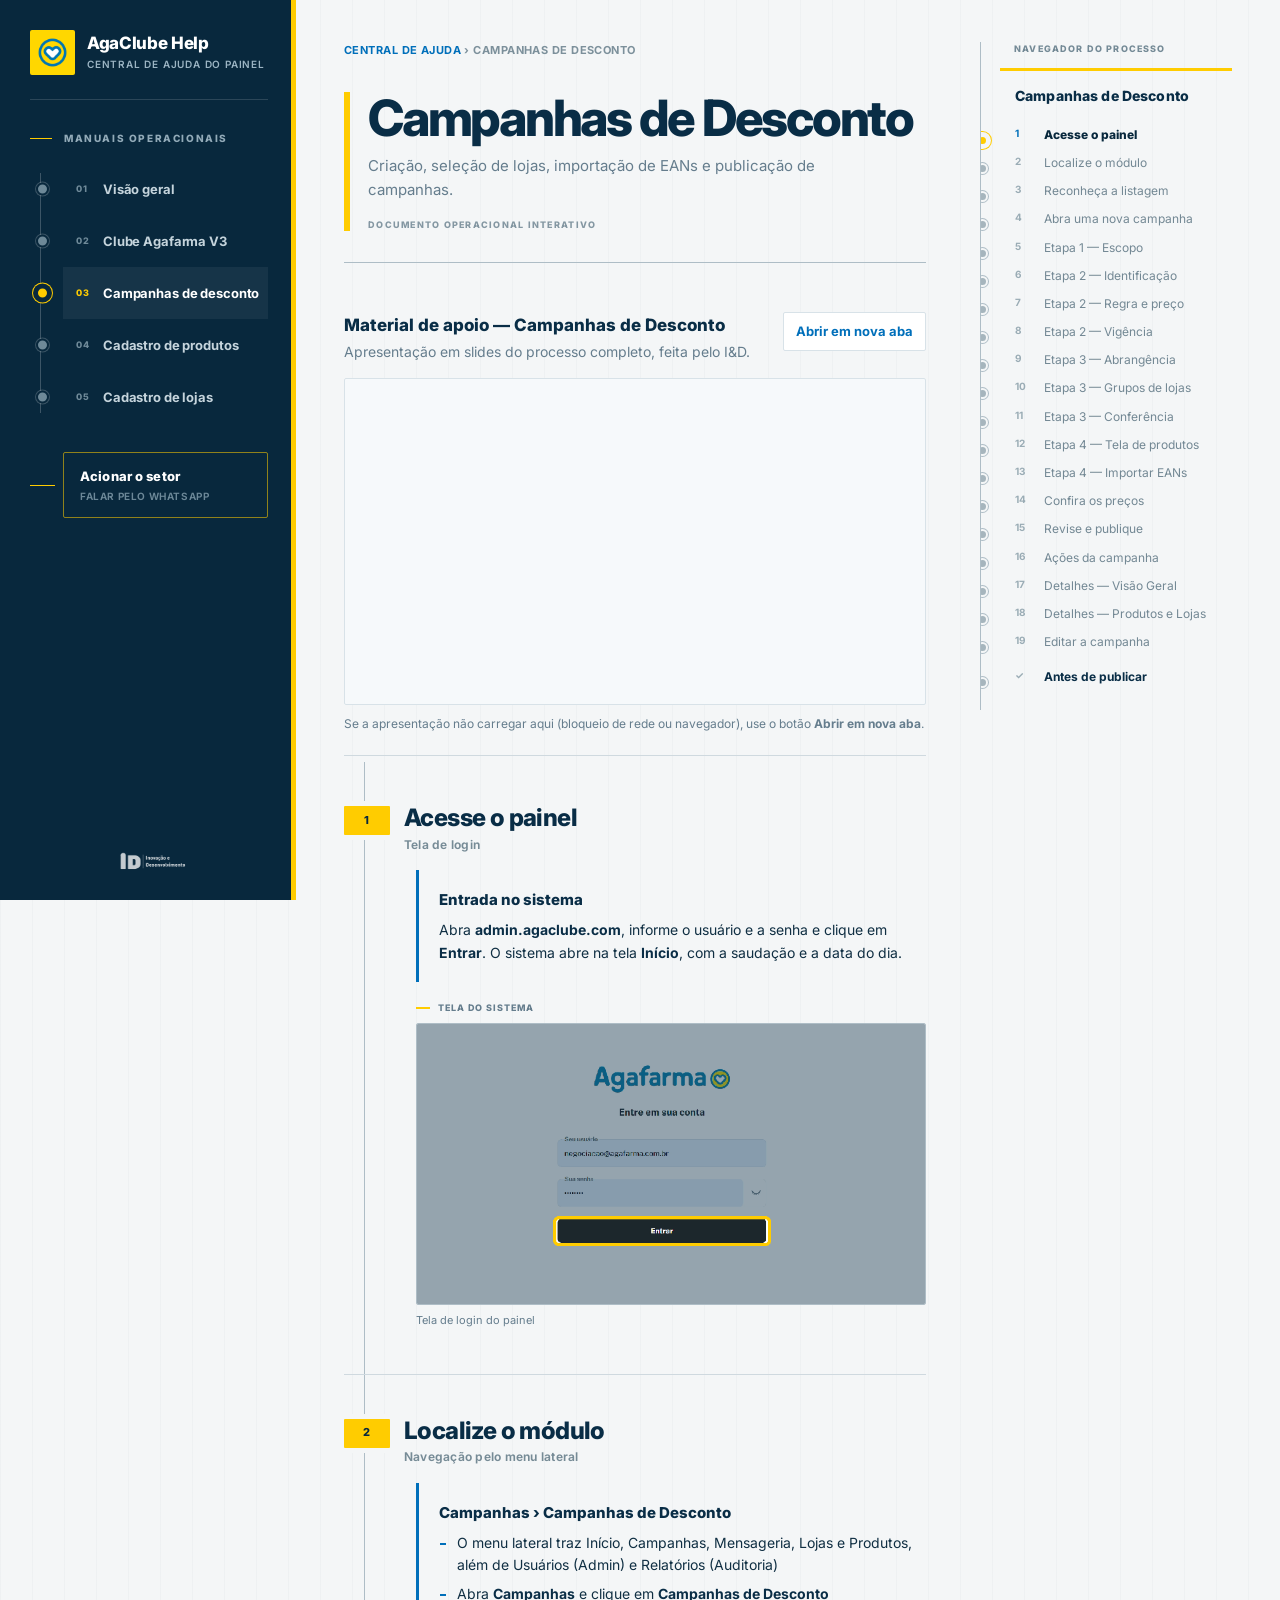
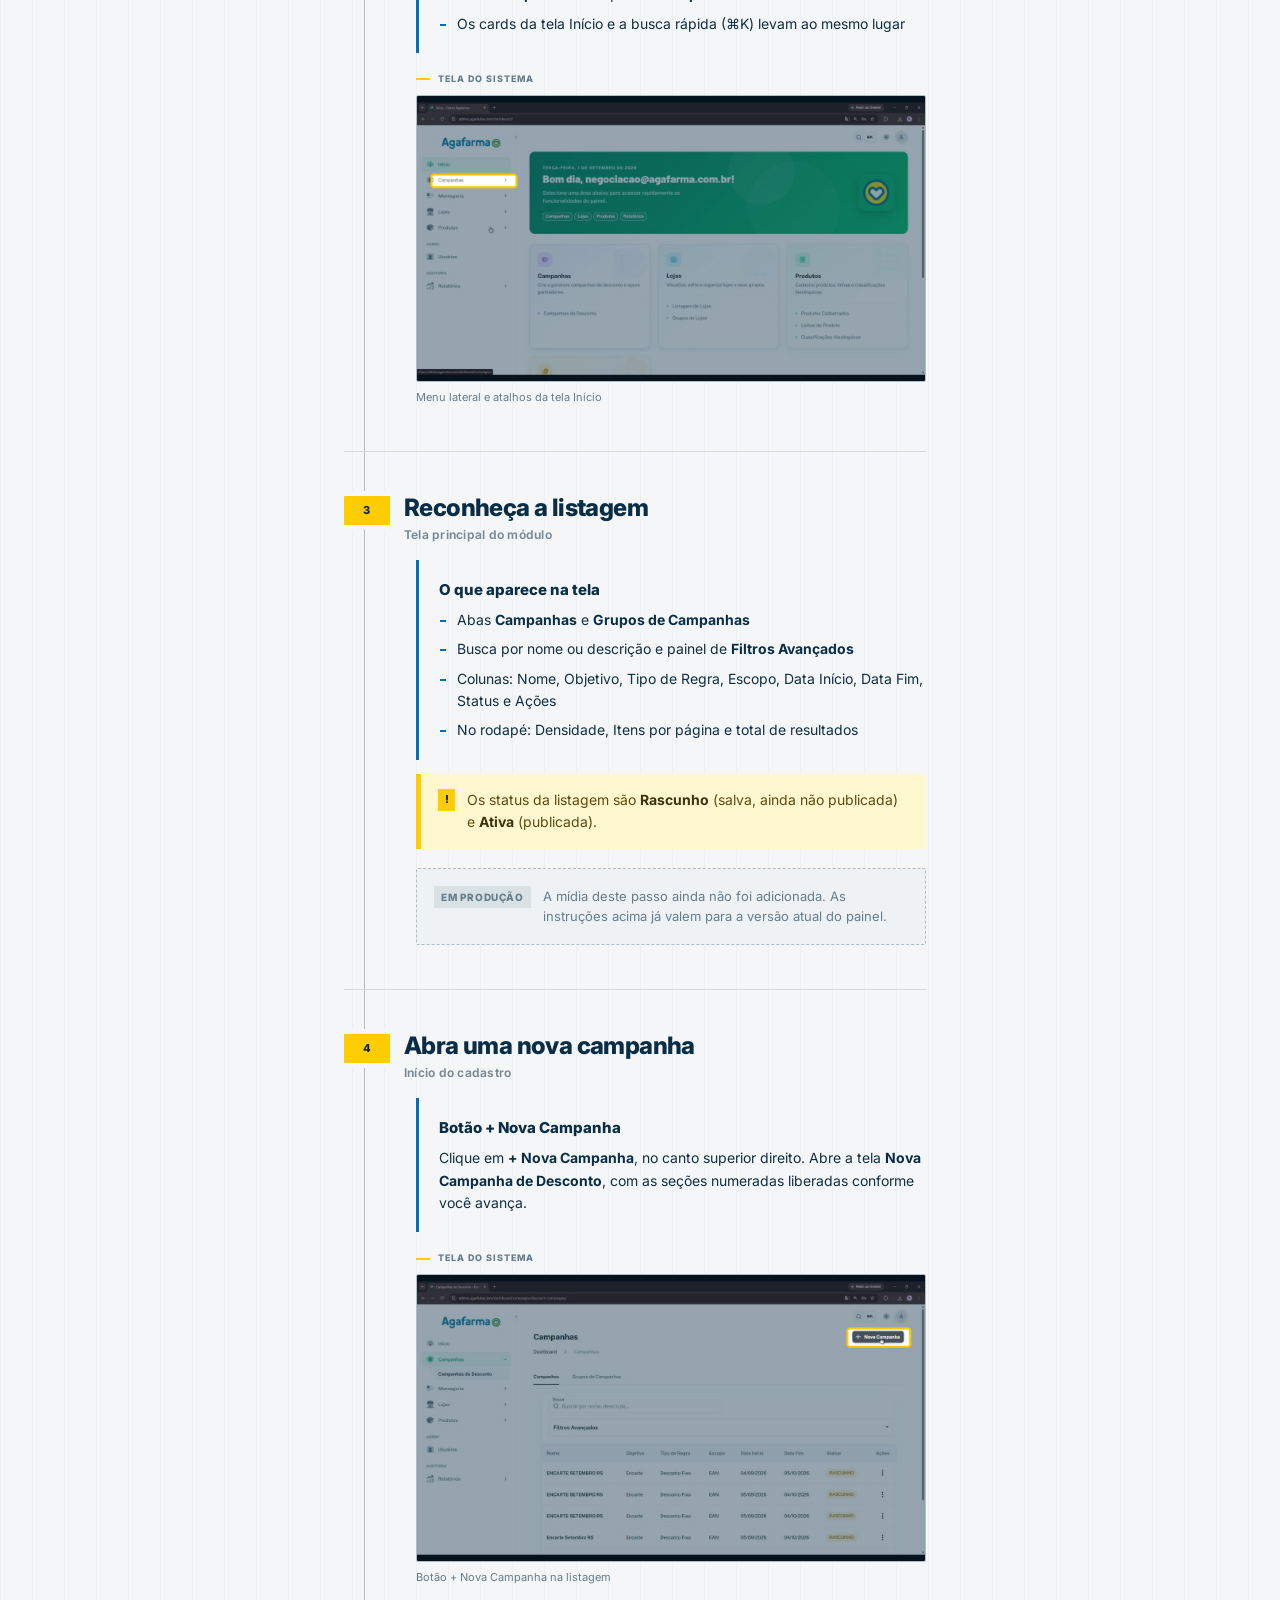
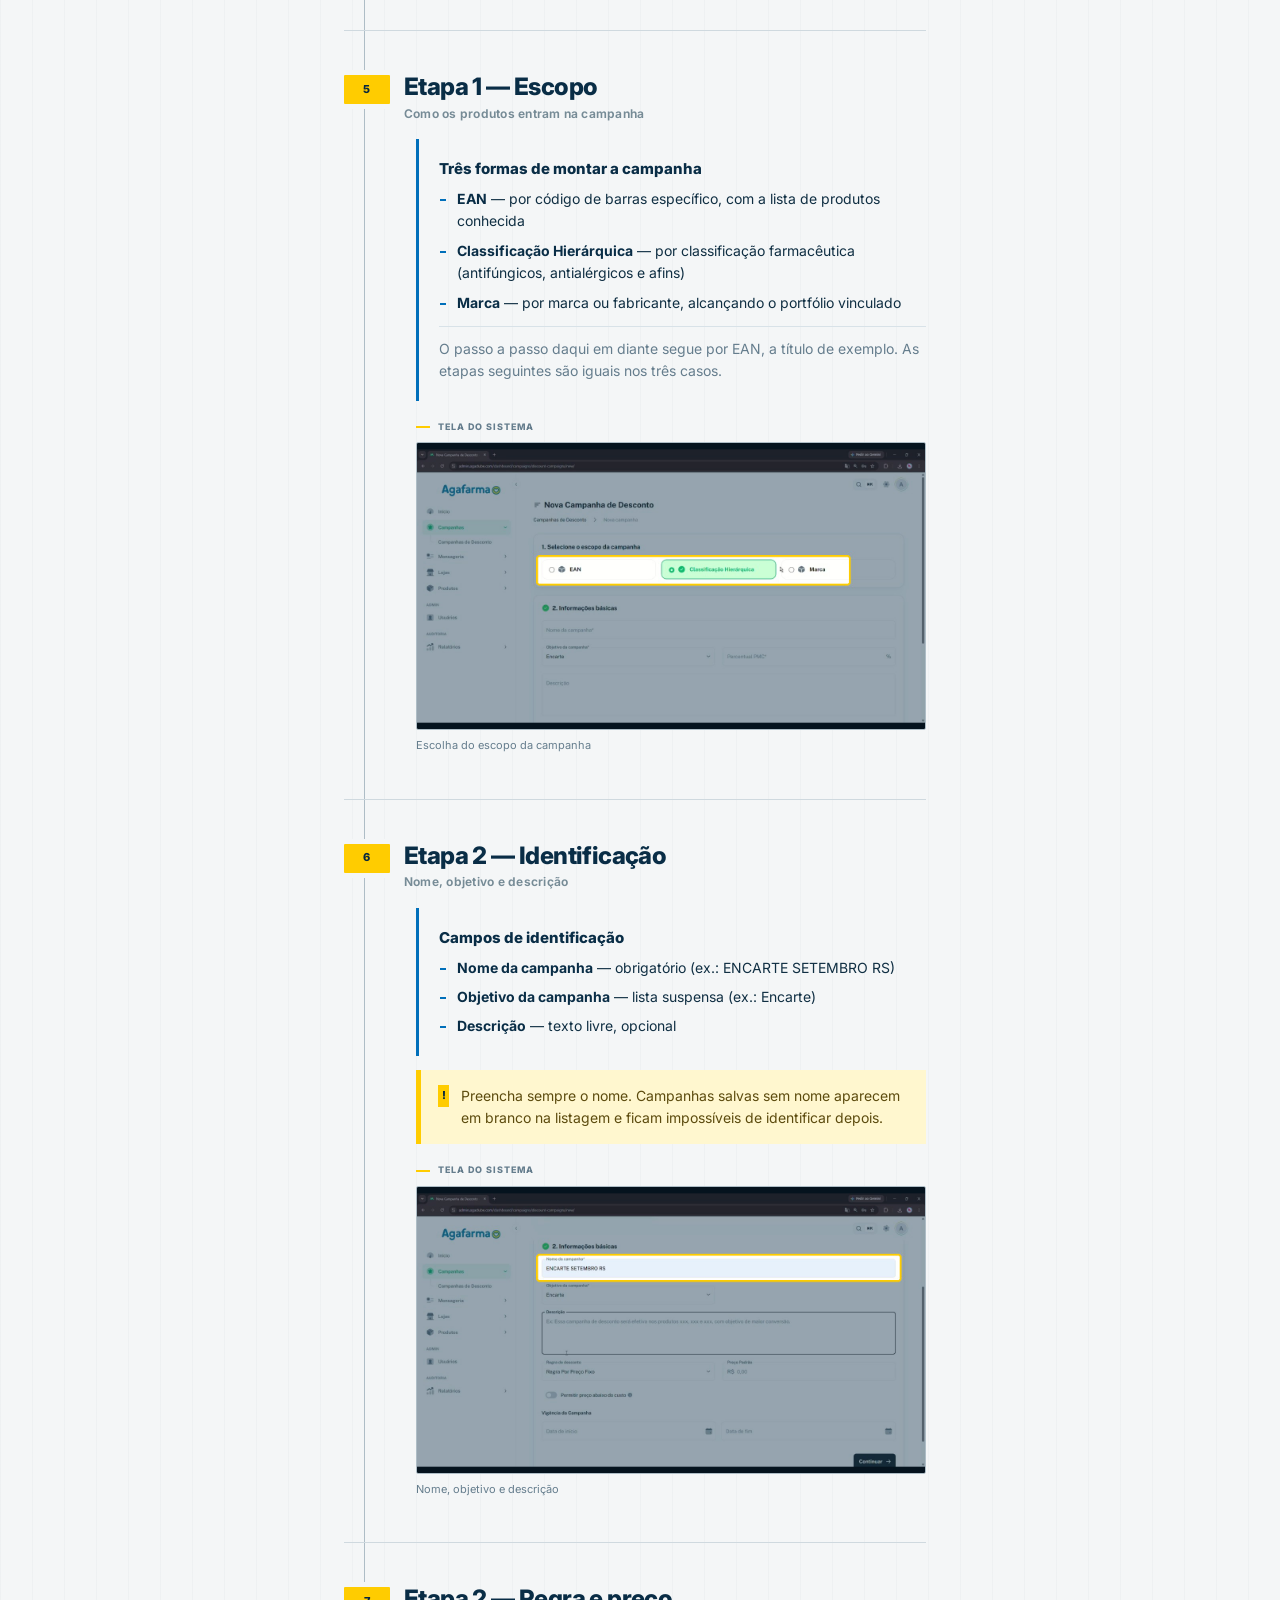
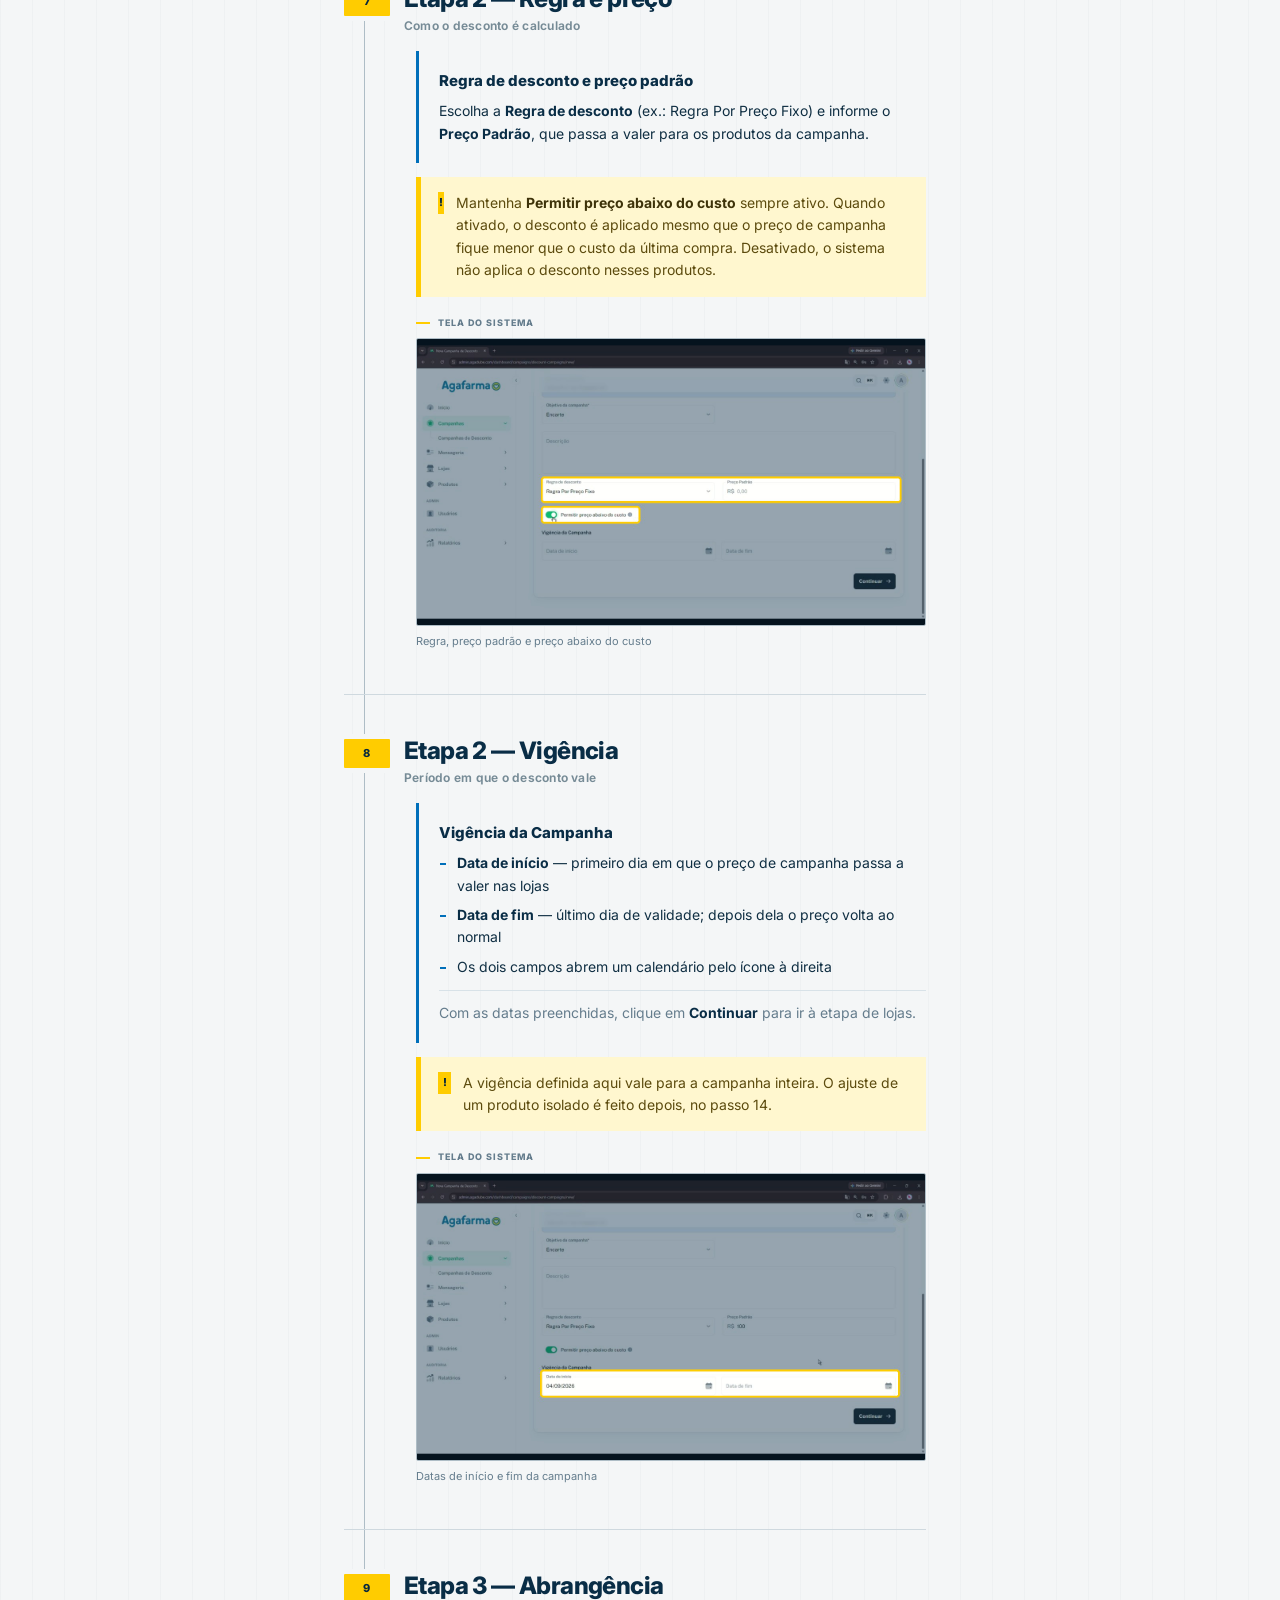
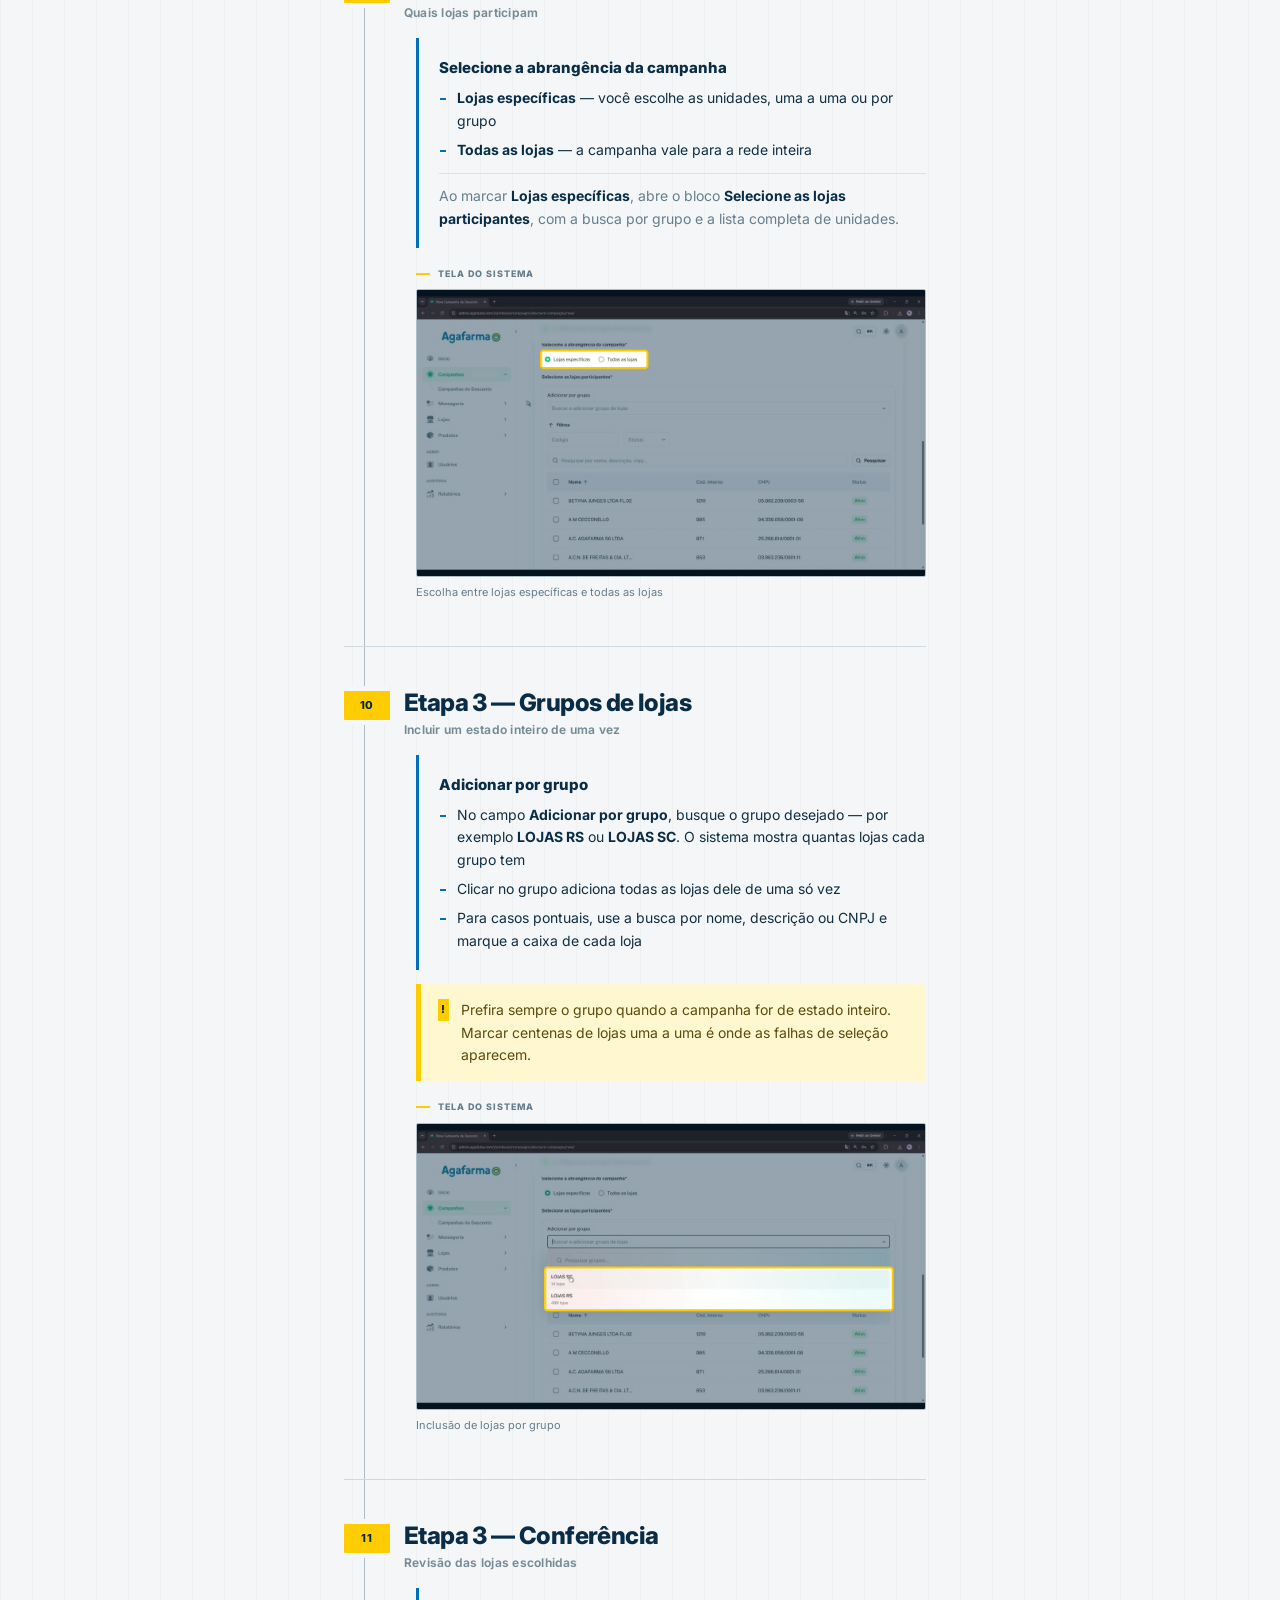
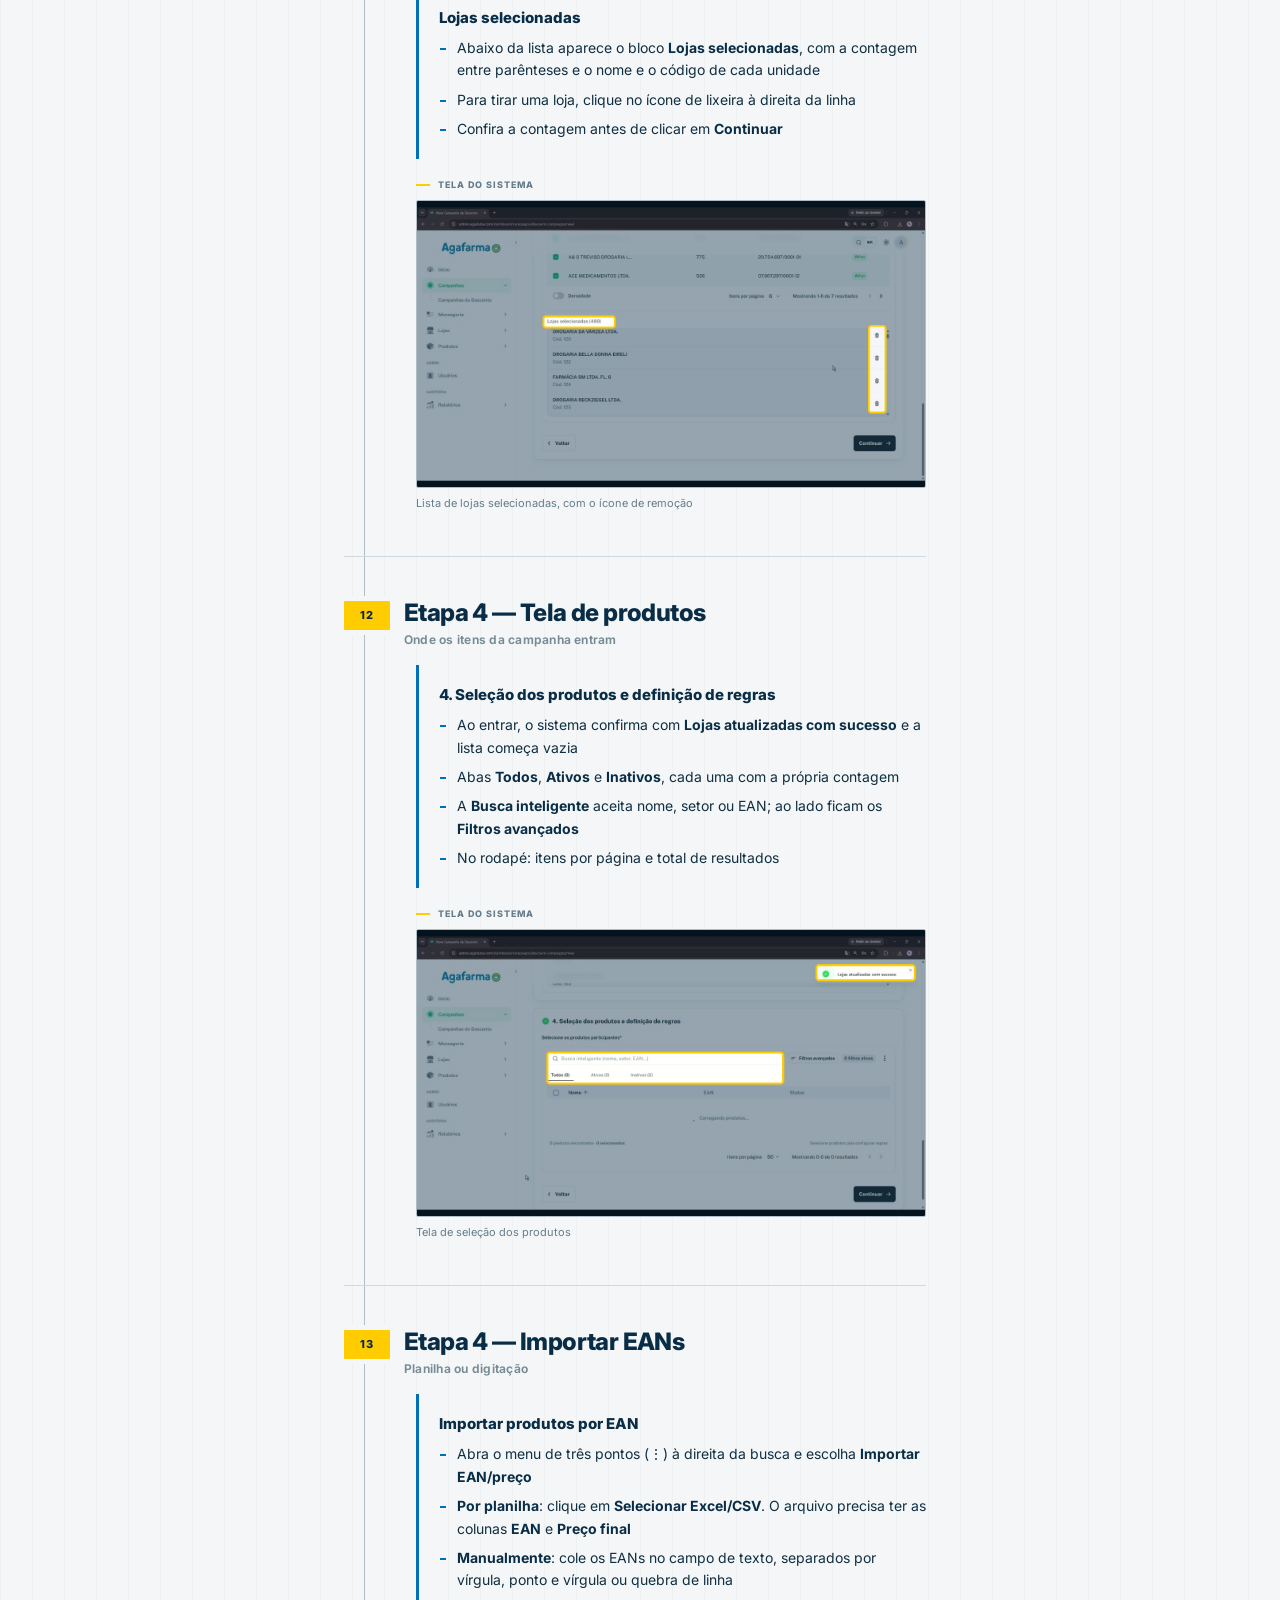
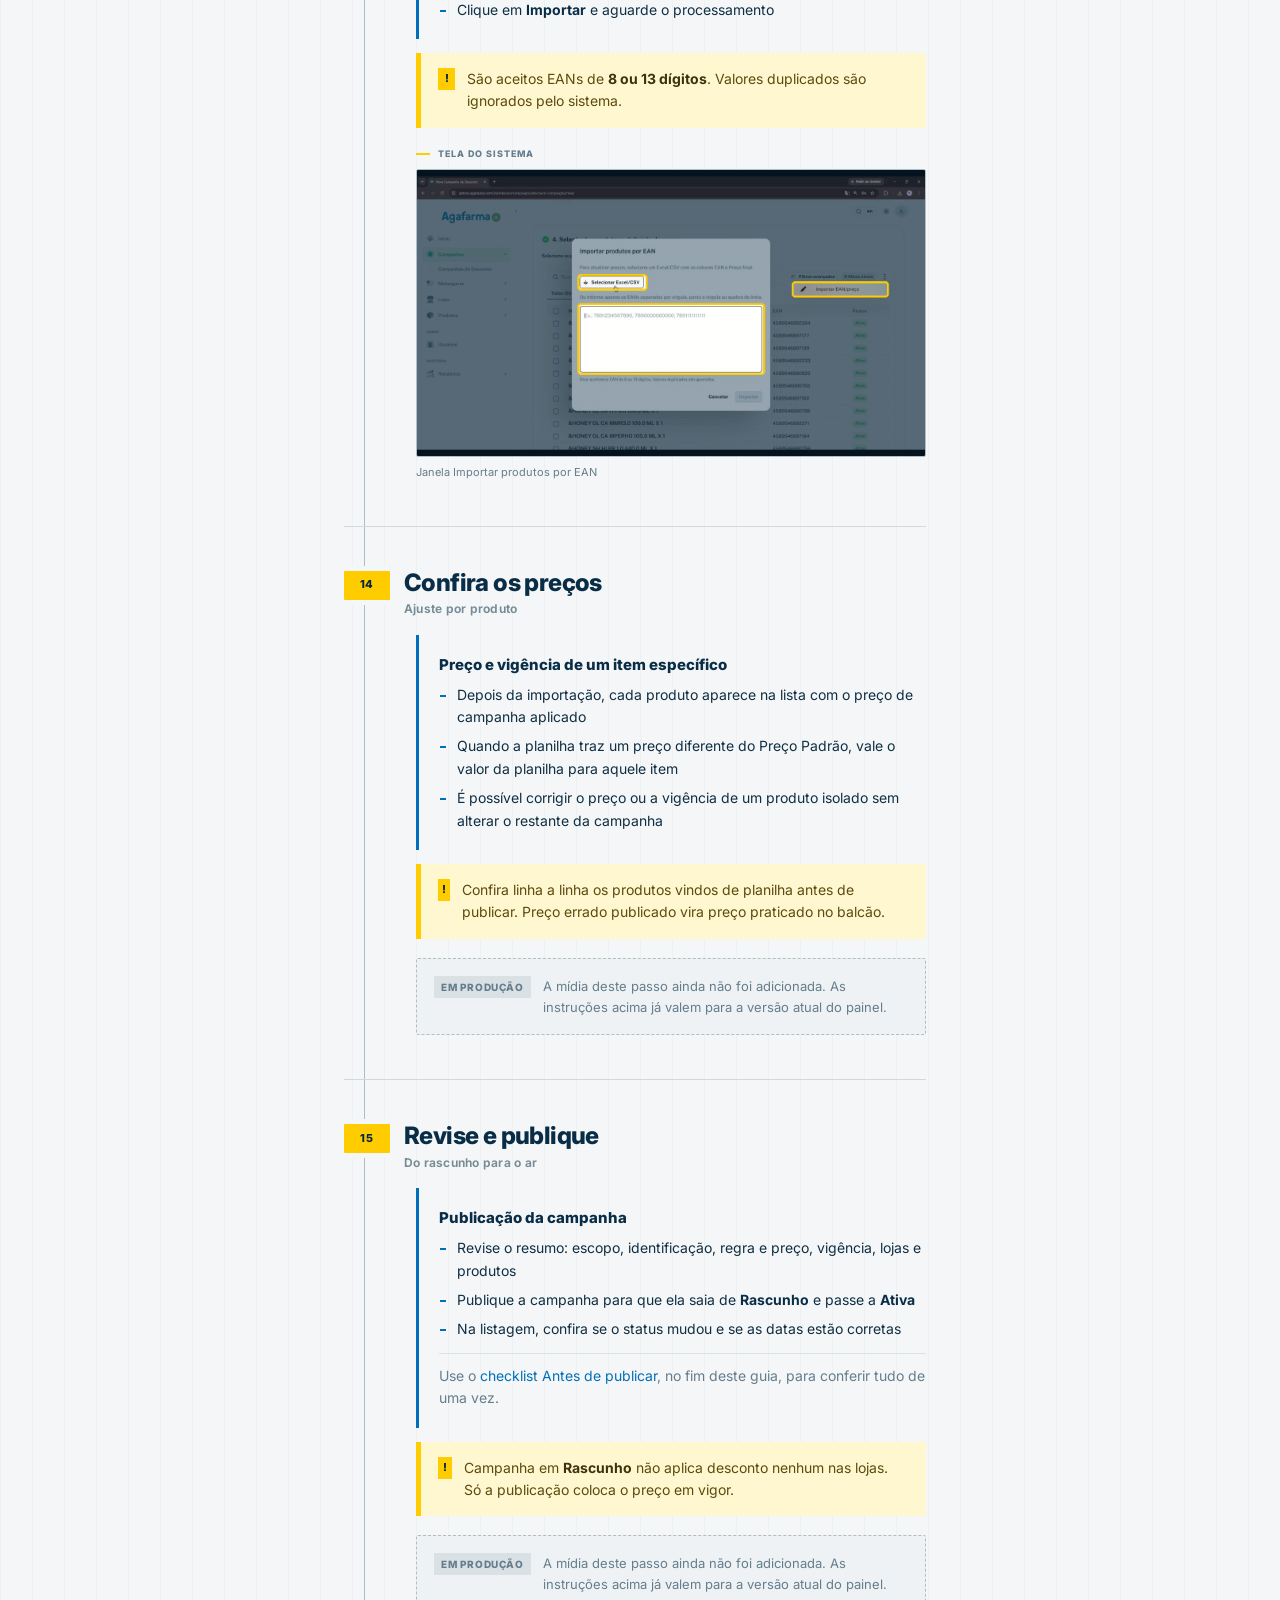
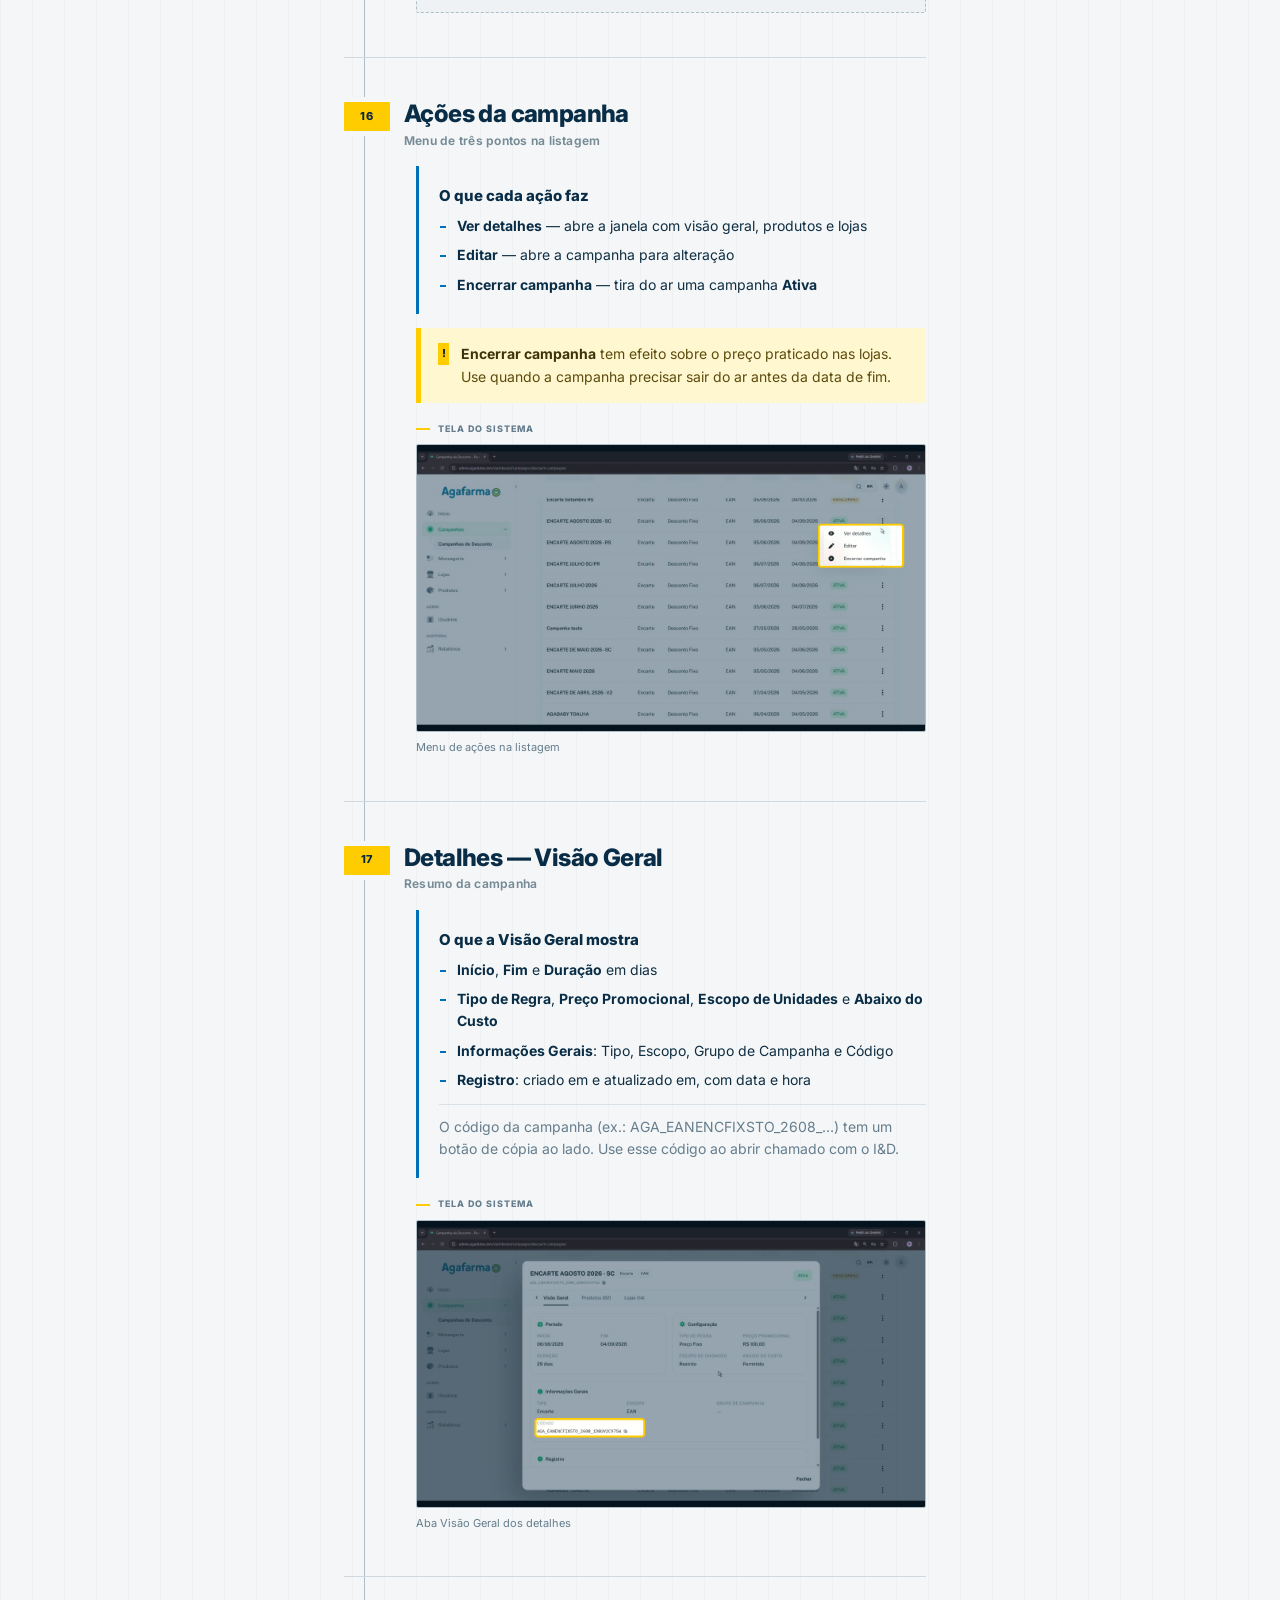
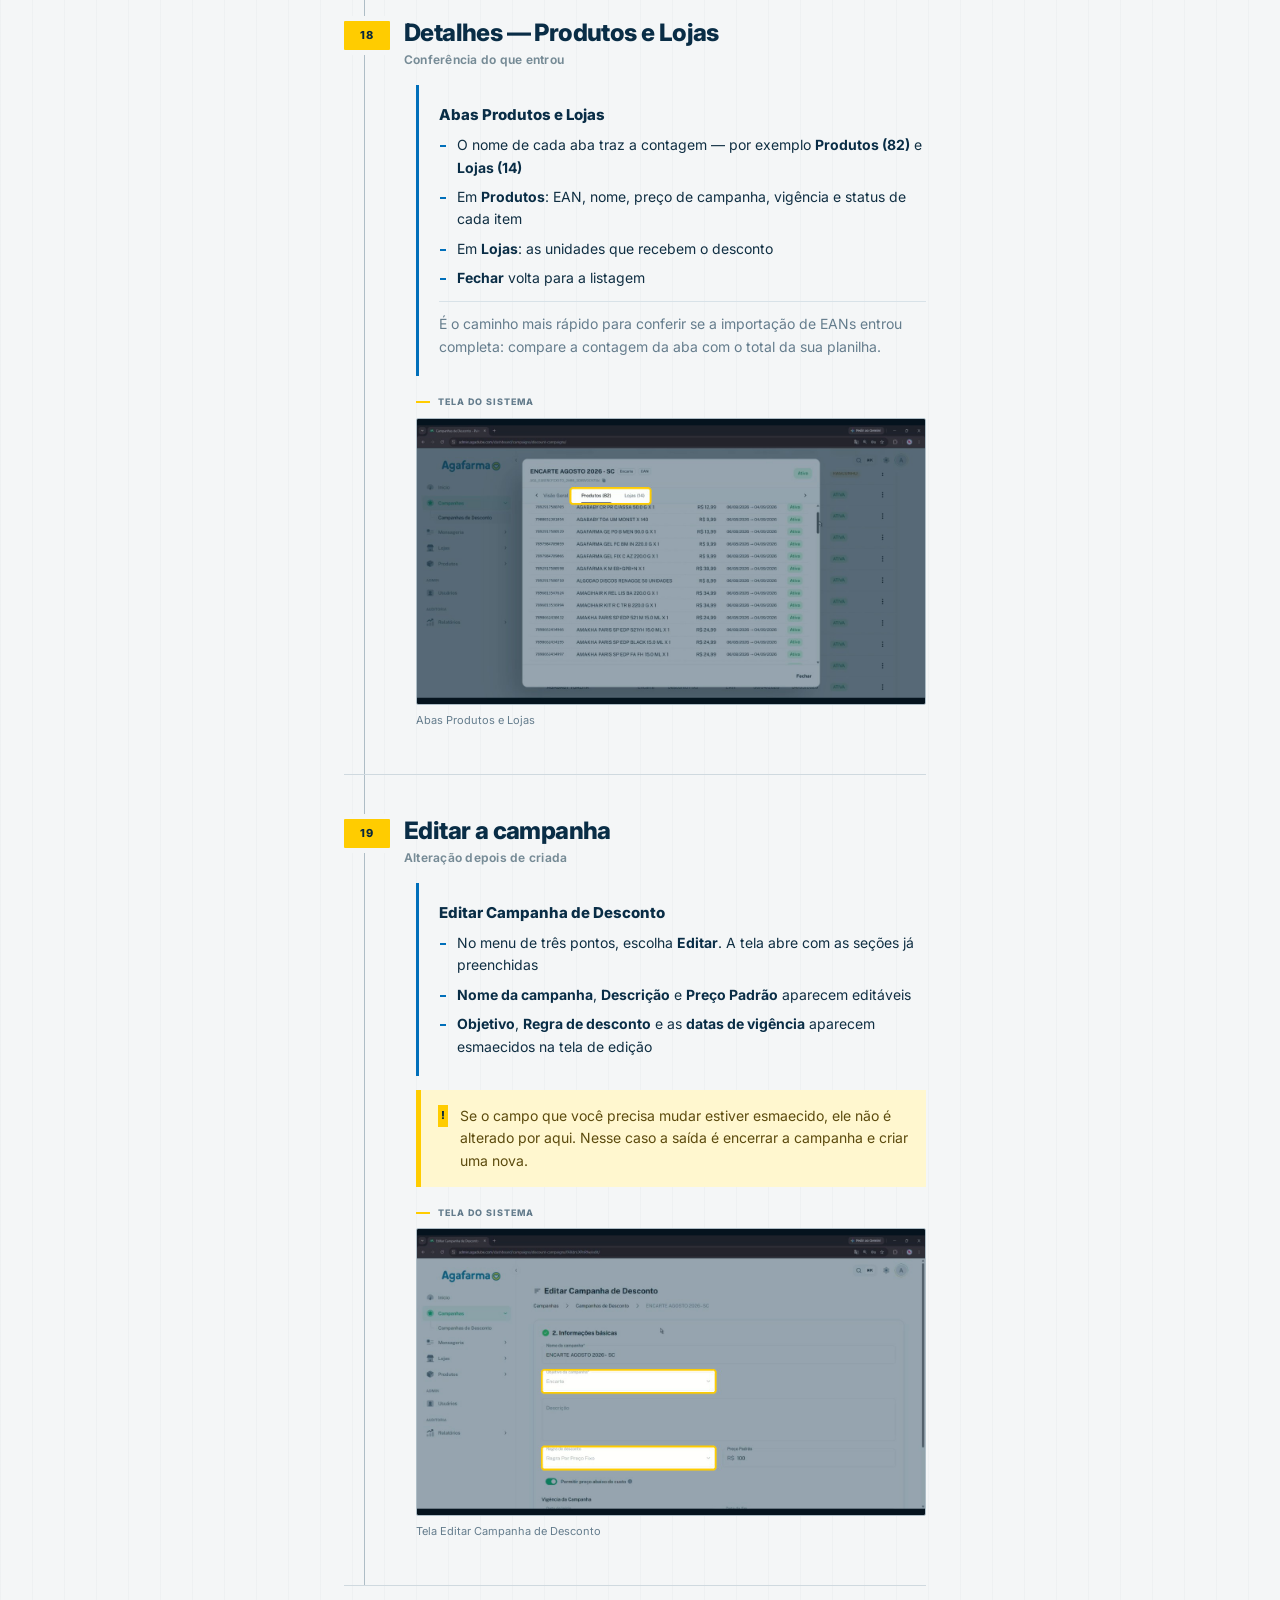
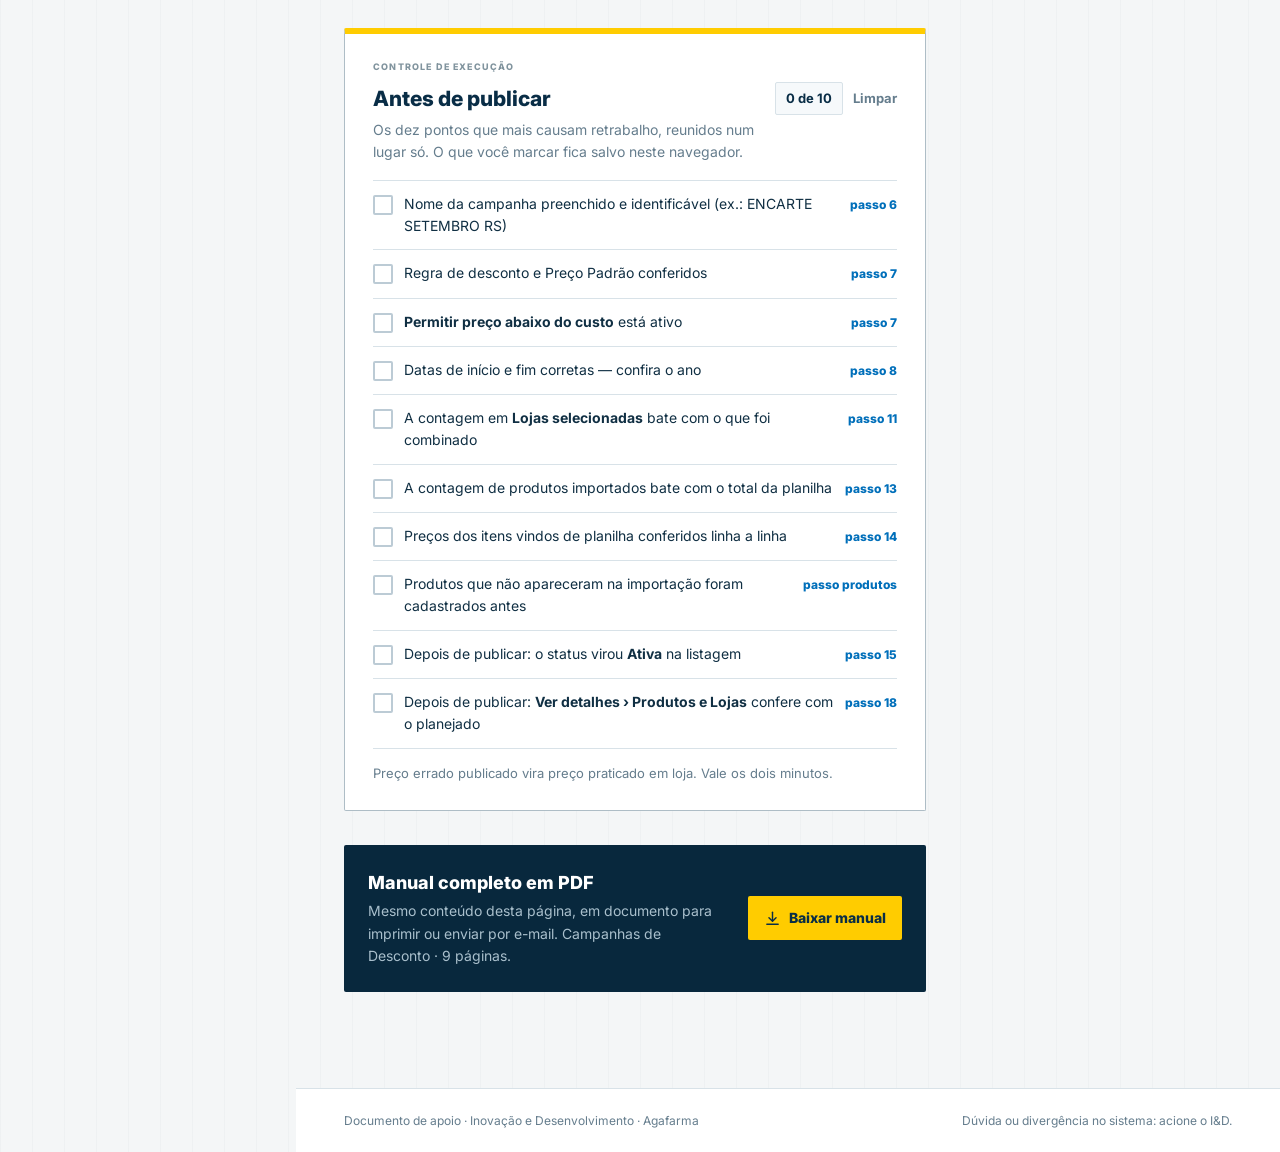
==== commit 546c1cb4: "Add interactive Clube V3 segments and campaigns manual" ====
--- a/campanhas.html
+++ b/campanhas.html
@@ -30,6 +30,7 @@
     <p class="sidebar-kicker">Manuais operacionais</p>
     <nav class="topo-nav" aria-label="Guias principais">
       <a href="index.html">Visão geral</a>
+      <a href="clube-v3.html">Clube V3</a>
       <a href="campanhas.html" aria-current="page">Campanhas</a>
       <a href="produtos.html">Produtos</a>
       <a href="lojas.html">Lojas</a>
--- a/assets/css/styles.css
+++ b/assets/css/styles.css
@@ -1,557 +1,3 @@
-:root{
-  --brand-yellow:#ffcc00;
-  --brand-yellow-deep:#d9ae00;
-  --brand-blue:#006fba;
-  --brand-blue-dark:#092d46;
-  --brand-blue-soft:#eaf4fa;
-  --ink:#17384d;
-  --muted:#657d8d;
-  --line:#d8e2e8;
-  --line-strong:#bccbd5;
-  --canvas:#eef3f6;
-  --surface:#ffffff;
-  --surface-alt:#f6f9fb;
-  --sidebar:272px;
-  --content:1180px;
-  --shadow:0 10px 26px rgba(9,45,70,.08);
-}
-*{box-sizing:border-box;margin:0;padding:0}
-html{scroll-behavior:smooth;scroll-padding-top:24px}
-body{
-  min-height:100vh;
-  background:var(--canvas);
-  color:var(--ink);
-  font-family:Inter,-apple-system,BlinkMacSystemFont,"Segoe UI",sans-serif;
-  font-size:16px;
-  line-height:1.6;
-  -webkit-font-smoothing:antialiased;
-}
-body.sidebar-open{overflow:hidden}
-a{color:var(--brand-blue);text-decoration:none}
-button,input{font:inherit}
-button{color:inherit}
-img,video{max-width:100%}
-[hidden]{display:none!important}
-:focus-visible{outline:3px solid var(--brand-yellow);outline-offset:3px}
-::selection{background:var(--brand-yellow);color:var(--brand-blue-dark)}
-.sr-only{position:absolute;width:1px;height:1px;padding:0;margin:-1px;overflow:hidden;clip:rect(0,0,0,0);white-space:nowrap;border:0}
-@media(prefers-reduced-motion:reduce){
-  html{scroll-behavior:auto}
-  *,*:before,*:after{animation:none!important;transition:none!important}
-}
-
-/* Estrutura principal */
-.faixa{display:none}
-.app-sidebar{
-  position:fixed;
-  inset:0 auto 0 0;
-  z-index:70;
-  width:var(--sidebar);
-  background:var(--brand-blue-dark);
-  color:#fff;
-  border-top:7px solid var(--brand-yellow);
-}
-.barra{
-  min-height:100%;
-  padding:30px 24px 24px;
-  display:flex;
-  flex-direction:column;
-  align-items:stretch;
-}
-.marca-link{display:flex;align-items:center;gap:12px;color:#fff;text-decoration:none}
-.marca-link:hover{text-decoration:none}
-.marca{
-  width:42px;
-  height:42px;
-  flex:none;
-  display:block;
-  border-radius:8px;
-  background:#fff;
-  box-shadow:0 0 0 1px rgba(255,255,255,.12);
-}
-.nome{font-size:17px;font-weight:800;line-height:1.15;letter-spacing:-.02em}
-.nome small{display:block;margin-top:3px;color:#a9bfcc;font-size:12px;font-weight:600;letter-spacing:0}
-.sidebar-kicker{
-  margin:38px 10px 9px;
-  color:#7898aa;
-  font-size:11px;
-  font-weight:800;
-  letter-spacing:.12em;
-  text-transform:uppercase;
-}
-.topo-nav{display:grid;gap:3px}
-.topo-nav a{
-  position:relative;
-  display:flex;
-  align-items:center;
-  min-height:44px;
-  padding:10px 12px 10px 18px;
-  border-radius:6px;
-  color:#c7d7e0;
-  font-size:14px;
-  font-weight:650;
-}
-.topo-nav a:before{
-  content:"";
-  position:absolute;
-  left:0;
-  top:12px;
-  bottom:12px;
-  width:3px;
-  background:transparent;
-}
-.topo-nav a:hover{background:rgba(255,255,255,.07);color:#fff;text-decoration:none}
-.topo-nav a[aria-current="page"]{background:rgba(255,255,255,.1);color:#fff}
-.topo-nav a[aria-current="page"]:before{background:var(--brand-yellow)}
-.setor{
-  width:auto;
-  max-width:190px;
-  height:30px;
-  margin:auto auto 0 8px;
-  object-fit:contain;
-  filter:brightness(0) invert(1);
-  opacity:.82;
-}
-.sidebar-close,.menu-toggle{display:none}
-.app-main{
-  width:calc(100% - var(--sidebar));
-  min-height:100vh;
-  margin-left:var(--sidebar);
-  display:flex;
-  flex-direction:column;
-}
-
-/* Página inicial */
-.home{width:100%;max-width:var(--content);margin:0 auto;padding:46px 48px 88px}
-.capa{
-  position:relative;
-  margin:0;
-  padding:46px 48px 42px;
-  overflow:visible;
-  background:var(--surface);
-  border:1px solid var(--line);
-  border-left:8px solid var(--brand-yellow);
-  border-radius:4px;
-  box-shadow:0 1px 0 rgba(9,45,70,.03);
-}
-.capa:before,.capa:after{display:none}
-.capa h1{
-  max-width:16ch;
-  margin-bottom:12px;
-  color:var(--brand-blue-dark);
-  font-size:clamp(32px,4.2vw,50px);
-  font-weight:800;
-  line-height:1.02;
-  letter-spacing:-.045em;
-}
-.capa .lead{max-width:62ch;margin-bottom:28px;color:var(--muted);font-size:17px}
-.campo{position:relative;max-width:720px}
-.campo svg{position:absolute;left:18px;top:50%;width:20px;height:20px;transform:translateY(-50%);color:var(--brand-blue)}
-.campo input{
-  width:100%;
-  min-height:58px;
-  padding:15px 18px 15px 50px;
-  background:var(--surface-alt);
-  border:1px solid var(--line-strong);
-  border-radius:5px;
-  color:var(--brand-blue-dark);
-  font-size:16px;
-  box-shadow:none;
-}
-.campo input:focus{background:#fff;border-color:var(--brand-blue);outline:3px solid rgba(0,111,186,.12)}
-.campo input::placeholder{color:#8296a3}
-.chips{display:flex;flex-wrap:wrap;align-items:center;gap:7px;margin-top:18px;max-width:920px}
-.chips .rot{margin-right:4px;color:var(--muted);font-size:13px;font-weight:700}
-.chips button{
-  padding:7px 10px;
-  cursor:pointer;
-  background:#fff;
-  border:1px solid var(--line);
-  border-radius:4px;
-  color:var(--ink);
-  font-size:13px;
-}
-.chips button:hover{border-color:var(--brand-blue);color:var(--brand-blue)}
-.res{
-  position:absolute;
-  z-index:20;
-  width:min(720px,calc(100% - 96px));
-  margin-top:8px;
-  overflow:hidden;
-  background:#fff;
-  border:1px solid var(--line-strong);
-  border-radius:5px;
-  box-shadow:var(--shadow);
-}
-.res button{
-  display:flex;
-  width:100%;
-  align-items:center;
-  gap:16px;
-  padding:14px 18px;
-  cursor:pointer;
-  text-align:left;
-  background:#fff;
-  border:0;
-  border-bottom:1px solid var(--line);
-}
-.res button:last-child{border-bottom:0}
-.res button:hover{background:var(--brand-blue-soft)}
-.res .q{flex:1;color:var(--brand-blue-dark);font-size:14px;font-weight:700}
-.res .g{color:var(--muted);font-size:12px;font-weight:700;white-space:nowrap}
-.res .nada{padding:18px;color:var(--muted);font-size:14px}
-.secao{margin-top:52px}
-.secao h2{
-  color:var(--brand-blue-dark);
-  font-size:24px;
-  font-weight:800;
-  letter-spacing:-.03em;
-}
-.secao p.desc{margin:3px 0 20px;color:var(--muted);font-size:15px}
-.cards{display:grid;grid-template-columns:repeat(3,minmax(0,1fr));gap:14px}
-.card{
-  --card-accent:var(--brand-blue);
-  position:relative;
-  display:flex;
-  min-height:390px;
-  flex-direction:column;
-  padding:28px 26px 23px;
-  cursor:pointer;
-  text-align:left;
-  background:var(--surface);
-  border:1px solid var(--line);
-  border-radius:4px;
-  color:inherit;
-  box-shadow:none;
-}
-.card.amar{--card-accent:var(--brand-yellow-deep)}
-.card.verde{--card-accent:#178867}
-.card:before{content:"";position:absolute;left:0;right:0;top:0;height:4px;background:var(--card-accent)}
-.card:hover{border-color:var(--line-strong);box-shadow:var(--shadow);transform:translateY(-2px)}
-.card .ico{
-  display:grid;
-  width:44px;
-  height:44px;
-  margin-bottom:34px;
-  place-items:center;
-  background:transparent;
-  border:1px solid var(--line);
-  border-radius:3px;
-  color:var(--card-accent);
-}
-.card.amar .ico,.card.verde .ico{background:transparent;color:var(--card-accent)}
-.card .ico svg{width:22px;height:22px}
-.card h3{margin-bottom:8px;color:var(--brand-blue-dark);font-size:21px;font-weight:800;line-height:1.18;letter-spacing:-.025em}
-.card p{margin-bottom:18px;color:var(--muted);font-size:14px}
-.card ul{margin-bottom:20px;list-style:none}
-.card li{position:relative;margin-bottom:7px;padding-left:15px;color:var(--ink);font-size:13px;line-height:1.45}
-.card li:before{content:"";position:absolute;left:0;top:9px;width:5px;height:2px;border-radius:0;background:var(--card-accent)}
-.card .pe{display:flex;align-items:center;justify-content:space-between;margin-top:auto;padding-top:15px;border-top:1px solid var(--line)}
-.card .qtd{color:var(--muted);font-size:12px;font-weight:700;text-transform:uppercase;letter-spacing:.04em}
-.card .abrir{color:var(--brand-blue);font-size:13px;font-weight:800}
-
-/* Guias */
-.guia{width:100%}
-.wrap{
-  width:100%;
-  max-width:var(--content);
-  margin:0 auto;
-  padding:36px 48px 90px;
-  display:grid;
-  grid-template-columns:238px minmax(0,1fr);
-  align-items:start;
-  gap:42px;
-}
-nav.lado{
-  position:sticky;
-  top:28px;
-  max-height:calc(100vh - 56px);
-  padding:18px 0;
-  overflow-y:auto;
-  background:transparent;
-  border-top:3px solid var(--brand-yellow);
-}
-nav.lado h3{
-  margin:0 0 13px;
-  color:var(--brand-blue-dark);
-  font-size:13px;
-  font-weight:800;
-  letter-spacing:.01em;
-}
-nav.lado ol{border-left:1px solid var(--line-strong);list-style:none}
-nav.lado li a{
-  display:flex;
-  gap:8px;
-  margin-left:-1px;
-  padding:6px 8px 6px 13px;
-  border-left:2px solid transparent;
-  color:var(--muted);
-  font-size:13px;
-  line-height:1.35;
-}
-nav.lado li a:hover{color:var(--brand-blue-dark)}
-nav.lado li a.ativo{border-left-color:var(--brand-blue);color:var(--brand-blue-dark);font-weight:700}
-nav.lado li a em{min-width:18px;font-style:normal;font-weight:700}
-nav.lado li.fixo{margin-top:7px}
-nav.lado li.fixo a{color:var(--brand-blue-dark);font-weight:700}
-main{width:100%;max-width:800px;padding:0}
-.migalha{margin-bottom:14px;color:var(--muted);font-size:13px}
-.migalha a{font-weight:700}
-.titulo-guia{
-  margin-bottom:10px;
-  padding:4px 0 25px;
-  border-bottom:1px solid var(--line-strong);
-}
-.titulo-guia h2{color:var(--brand-blue-dark);font-size:clamp(30px,4vw,42px);font-weight:800;line-height:1.06;letter-spacing:-.045em}
-.titulo-guia p{max-width:62ch;margin-top:9px;color:var(--muted);font-size:16px}
-.passo{padding:38px 0;border-bottom:1px solid var(--line);scroll-margin-top:24px}
-.passo:last-child{border-bottom:0}
-.cabeca{display:flex;align-items:flex-start;gap:15px;margin-bottom:16px}
-.cabeca .num{
-  display:grid;
-  min-width:42px;
-  height:32px;
-  margin-top:2px;
-  padding:0 9px;
-  place-items:center;
-  background:var(--brand-yellow);
-  border-radius:2px;
-  color:var(--brand-blue-dark);
-  font-size:14px;
-  font-weight:800;
-}
-.passo h3{color:var(--brand-blue-dark);font-size:23px;font-weight:800;line-height:1.2;letter-spacing:-.025em}
-.passo .sub{margin-top:2px;color:var(--muted);font-size:14px}
-.instr{
-  padding:20px 22px;
-  background:var(--surface);
-  border:1px solid var(--line);
-  border-left:3px solid var(--brand-blue);
-  border-radius:4px;
-  box-shadow:none;
-}
-.instr h4{margin-bottom:7px;color:var(--brand-blue-dark);font-size:16px;font-weight:800}
-.instr p,.instr li{font-size:15px}
-.instr ul{margin-top:2px;list-style:none}
-.instr li{position:relative;margin-bottom:7px;padding-left:18px}
-.instr li:last-child{margin-bottom:0}
-.instr li:before{content:"";position:absolute;left:1px;top:11px;width:6px;height:2px;background:var(--brand-blue)}
-.instr b{color:var(--brand-blue-dark);font-weight:700}
-.instr .nota{margin-top:12px;padding-top:11px;border-top:1px solid var(--line);color:var(--muted);font-size:14px}
-.aviso{
-  display:flex;
-  gap:12px;
-  margin-top:11px;
-  padding:15px 18px;
-  background:#fff8d9;
-  border:1px solid #ecd77a;
-  border-radius:4px;
-}
-.aviso .ic{color:#8b6f00;font-size:15px;font-weight:800}
-.aviso p{color:#5c4b0e;font-size:14px}
-.aviso b{color:#3d3209}
-.midia{margin-top:16px}
-.midia:empty{display:none}
-.rotulo{display:flex;align-items:center;gap:8px;margin-bottom:8px;color:var(--muted);font-size:12px;font-weight:800;text-transform:uppercase;letter-spacing:.05em}
-.rotulo:before{content:"";width:14px;height:2px;background:var(--brand-yellow)}
-.quadro{overflow:hidden;background:#fff;border:1px solid var(--line-strong);border-radius:4px;box-shadow:0 4px 14px rgba(9,45,70,.06)}
-.quadro img,.quadro video{display:block;width:100%;background:#fff}
-.quadro video{aspect-ratio:16/9;background:var(--brand-blue-dark)}
-.legenda{margin-top:7px;color:var(--muted);font-size:12px}
-.pendente{display:flex;align-items:flex-start;gap:12px;padding:17px;background:var(--surface-alt);border:1px dashed var(--line-strong);border-radius:4px}
-.pendente .tag{flex:none;padding:3px 7px;background:var(--line);border-radius:2px;color:var(--muted);font-size:10px;font-weight:800;letter-spacing:.06em}
-.pendente p{color:var(--muted);font-size:13px}
-
-/* Blocos de apoio */
-.apoio{margin:24px 0 8px;padding:22px;background:var(--surface);border:1px solid var(--line);border-radius:4px}
-.apoio-topo{display:flex;align-items:flex-start;justify-content:space-between;gap:18px;margin-bottom:15px}
-.apoio-topo h3{color:var(--brand-blue-dark);font-size:17px;font-weight:800}
-.apoio-topo p{margin-top:2px;color:var(--muted);font-size:14px}
-.apoio-link{flex:none;padding:8px 12px;background:var(--surface-alt);border:1px solid var(--line);border-radius:3px;color:var(--brand-blue);font-size:13px;font-weight:700}
-.apoio-frame{position:relative;width:100%;aspect-ratio:16/9;overflow:hidden;background:var(--surface-alt);border:1px solid var(--line);border-radius:3px}
-.apoio-frame iframe{position:absolute;inset:0;width:100%;height:100%;border:0}
-.apoio-nota{margin-top:9px;color:var(--muted);font-size:12px}
-.check{margin-top:34px;padding:24px;background:#fff;border:1px solid var(--line);border-top:4px solid var(--brand-yellow);border-radius:4px;scroll-margin-top:24px}
-.check-topo{display:flex;align-items:flex-start;justify-content:space-between;gap:18px;margin-bottom:16px}
-.check-topo h3{color:var(--brand-blue-dark);font-size:21px;font-weight:800}
-.check-topo p{max-width:54ch;margin-top:3px;color:var(--muted);font-size:14px}
-.check-estado{display:flex;align-items:center;gap:10px;flex:none}
-.check-estado strong{padding:5px 10px;background:var(--surface-alt);border:1px solid var(--line);border-radius:3px;color:var(--brand-blue-dark);font-size:13px}
-.check-estado button{padding:5px 0;cursor:pointer;background:none;border:0;color:var(--muted);font-size:13px;font-weight:700}
-.check-lista{border-top:1px solid var(--line);list-style:none}
-.check-lista li{display:flex;align-items:flex-start;gap:12px;padding:12px 0;border-bottom:1px solid var(--line)}
-.check-lista label{display:flex;align-items:flex-start;gap:11px;flex:1;cursor:pointer}
-.check-lista input{appearance:none;flex:none;width:20px;height:20px;margin-top:2px;background:#fff;border:2px solid var(--line-strong);border-radius:3px}
-.check-lista input:checked{position:relative;background:var(--brand-yellow);border-color:var(--brand-yellow-deep)}
-.check-lista input:checked:after{content:"";position:absolute;left:5px;top:1px;width:5px;height:10px;border:solid var(--brand-blue-dark);border-width:0 2px 2px 0;transform:rotate(45deg)}
-.check-lista span{font-size:14px}
-.check-lista input:checked~span{color:var(--muted);text-decoration:line-through}
-.check-lista .ver{flex:none;padding:2px 0;cursor:pointer;background:none;border:0;color:var(--brand-blue);font-size:12px;font-weight:800}
-.check-nota{margin-top:14px;color:var(--muted);font-size:13px}
-.manual{display:flex;align-items:center;justify-content:space-between;gap:24px;margin-top:34px;padding:24px;background:var(--brand-blue-dark);border-radius:4px}
-.manual h3{color:#fff;font-size:18px;font-weight:800}
-.manual p{max-width:54ch;margin-top:3px;color:#a9bfcc;font-size:14px}
-.manual .baixar{display:inline-flex;align-items:center;gap:8px;flex:none;padding:11px 16px;background:var(--brand-yellow);border-radius:3px;color:var(--brand-blue-dark);font-size:14px;font-weight:800}
-.manual .baixar svg{width:17px}
-.destaque{animation:destaque 1.4s ease}
-@keyframes destaque{0%,55%{background:#fff6c7}100%{background:transparent}}
-.indice{padding:0 15px;background:#fff;border:1px solid var(--line);border-radius:4px}
-.indice>summary{display:flex;align-items:center;padding:13px 0;cursor:pointer;list-style:none;color:var(--brand-blue-dark);font-size:14px;font-weight:800}
-.indice>summary::-webkit-details-marker{display:none}
-.indice>summary:after{content:"+";margin-left:auto;color:var(--brand-blue);font-size:18px}
-.indice[open]>summary:after{content:"−"}
-.indice .conteudo{padding-bottom:14px}
-footer.pe-pg{margin-top:auto;background:var(--surface);border-top:1px solid var(--line)}
-footer.pe-pg div{display:flex;justify-content:space-between;gap:18px;max-width:var(--content);margin:0 auto;padding:22px 48px;color:var(--muted);font-size:12px}
-
-/* Tablet e mobile */
-.sidebar-overlay{display:none}
-@media(max-width:1080px){
-  .app-sidebar{
-    width:min(310px,86vw);
-    transform:translateX(-102%);
-    box-shadow:18px 0 45px rgba(4,25,39,.22);
-    transition:transform .22s ease;
-  }
-  body.sidebar-open .app-sidebar{transform:translateX(0)}
-  .app-main{width:100%;margin-left:0;padding-top:64px}
-  .menu-toggle{
-    position:fixed;
-    z-index:65;
-    top:14px;
-    left:16px;
-    display:grid;
-    width:42px;
-    height:38px;
-    padding:9px;
-    align-content:center;
-    gap:4px;
-    cursor:pointer;
-    background:var(--brand-blue-dark);
-    border:0;
-    border-radius:4px;
-  }
-  .menu-toggle>span:not(.sr-only){display:block;width:100%;height:2px;background:#fff}
-  .sidebar-close{
-    position:absolute;
-    top:15px;
-    right:15px;
-    display:grid;
-    width:34px;
-    height:34px;
-    place-items:center;
-    cursor:pointer;
-    background:rgba(255,255,255,.08);
-    border:0;
-    border-radius:4px;
-    color:#fff;
-    font-size:24px;
-    line-height:1;
-  }
-  .sidebar-overlay{
-    position:fixed;
-    inset:0;
-    z-index:60;
-    display:block;
-    background:rgba(5,29,44,.45);
-  }
-  .home,.wrap{padding-left:28px;padding-right:28px}
-  .cards{grid-template-columns:repeat(2,minmax(0,1fr))}
-  .wrap{grid-template-columns:210px minmax(0,1fr);gap:30px}
-}
-@media(max-width:760px){
-  .app-main{padding-top:58px}
-  .home{padding:18px 16px 60px}
-  .capa{padding:28px 20px 25px;border-left-width:5px}
-  .capa h1{font-size:31px}
-  .capa .lead{font-size:15px;line-height:1.55}
-  .campo input{min-height:54px;padding-left:46px;font-size:15px}
-  .res{position:relative;width:100%;margin-top:8px}
-  .chips{gap:6px}
-  .chips .rot{width:100%}
-  .chips button{font-size:12px}
-  .secao{margin-top:38px}
-  .cards{grid-template-columns:1fr}
-  .card{min-height:auto;padding:24px 21px 20px}
-  .card .ico{margin-bottom:24px}
-  .wrap{display:block;padding:16px 16px 58px}
-  nav.lado{position:static;max-height:none;margin-bottom:22px;padding:0;border-top:0;overflow:visible}
-  nav.lado ol{border-left:0}
-  nav.lado li a{padding:6px 4px;border-left:0}
-  main{max-width:none}
-  .titulo-guia{padding-bottom:20px}
-  .titulo-guia h2{font-size:31px}
-  .passo{padding:30px 0;scroll-margin-top:70px}
-  .cabeca{gap:11px}
-  .cabeca .num{min-width:36px;height:30px;padding:0 7px}
-  .passo h3{font-size:20px}
-  .instr{padding:17px 16px}
-  .instr p,.instr li{font-size:14px}
-  .aviso{padding:13px 14px}
-  .apoio{padding:17px 15px}
-  .apoio-topo,.check-topo,.manual{align-items:stretch;flex-direction:column}
-  .apoio-link,.manual .baixar{justify-content:center;text-align:center}
-  .check{padding:19px 16px}
-  .check-estado{justify-content:space-between}
-  .check-lista li{gap:8px}
-  .check-lista .ver{max-width:58px;white-space:normal;text-align:right}
-  .manual{padding:20px}
-  footer.pe-pg div{flex-direction:column;padding:18px 16px}
-}
-
-/* Acionamento do setor */
-.sector-action{
-  display:flex;
-  flex-direction:column;
-  align-items:flex-start;
-  gap:1px;
-  width:100%;
-  margin-top:22px;
-  padding:13px 15px;
-  cursor:pointer;
-  background:var(--brand-yellow);
-  border:0;
-  border-radius:4px;
-  color:var(--brand-blue-dark);
-  text-align:left;
-}
-.sector-action:hover{background:#ffda3c}
-.sector-action span{font-size:14px;font-weight:800}
-.sector-action small{font-size:11px;font-weight:650;opacity:.72}
-.contact-dialog{
-  width:min(620px,calc(100vw - 32px));
-  max-height:calc(100vh - 32px);
-  margin:auto;
-  padding:0;
-  overflow:auto;
-  background:#fff;
-  border:1px solid var(--line-strong);
-  border-radius:5px;
-  color:var(--ink);
-  box-shadow:0 24px 70px rgba(5,29,44,.3);
-}
-.contact-dialog::backdrop{background:rgba(5,29,44,.62);backdrop-filter:blur(2px)}
-.contact-form{padding:28px}
-.contact-head{display:flex;align-items:flex-start;justify-content:space-between;gap:20px;margin-bottom:24px;padding-bottom:18px;border-bottom:1px solid var(--line)}
-.contact-eyebrow{margin-bottom:3px;color:var(--brand-blue);font-size:11px;font-weight:800;letter-spacing:.1em;text-transform:uppercase}
-.contact-head h2{color:var(--brand-blue-dark);font-size:26px;font-weight:800;letter-spacing:-.035em}
-.contact-close{display:grid;width:34px;height:34px;flex:none;place-items:center;cursor:pointer;background:var(--surface-alt);border:1px solid var(--line);border-radius:3px;color:var(--muted);font-size:22px;line-height:1}
-.contact-form>label,.contact-grid label{display:grid;gap:6px;margin-bottom:16px}
-.contact-form label>span{color:var(--brand-blue-dark);font-size:13px;font-weight:750}
-.contact-grid{display:grid;grid-template-columns:1fr 1fr;gap:14px}
-.contact-form input,.contact-form select,.contact-form textarea{width:100%;padding:11px 12px;background:#fff;border:1px solid var(--line-strong);border-radius:3px;color:var(--ink);font:inherit;font-size:15px}
-.contact-form textarea{min-height:124px;resize:vertical}
-.contact-form input:focus,.contact-form select:focus,.contact-form textarea:focus{border-color:var(--brand-blue);outline:3px solid rgba(0,111,186,.11)}
-.contact-note{margin-top:2px;color:var(--muted);font-size:12px}
-.contact-actions{display:flex;justify-content:flex-end;gap:9px;margin-top:22px;padding-top:18px;border-top:1px solid var(--line)}
-.contact-actions button{min-height:42px;padding:9px 14px;cursor:pointer;border-radius:3px;font-size:13px;font-weight:800}
-.contact-cancel{background:#fff;border:1px solid var(--line-strong);color:var(--muted)}
-.contact-submit{background:var(--brand-blue);border:1px solid var(--brand-blue);color:#fff}
-.contact-submit:hover{background:#005f9f}
-@media(max-width:560px){
-  .contact-form{padding:21px 17px}
-  .contact-grid{grid-template-columns:1fr;gap:0}
-  .contact-head h2{font-size:23px}
-  .contact-actions{flex-direction:column-reverse}
-  .contact-actions button{width:100%}
-}
+/* Carregamento visual único e bloqueante: evita flash do layout-base durante a navegação. */
+@import url("./base.css");
+@import url("./editorial.css");
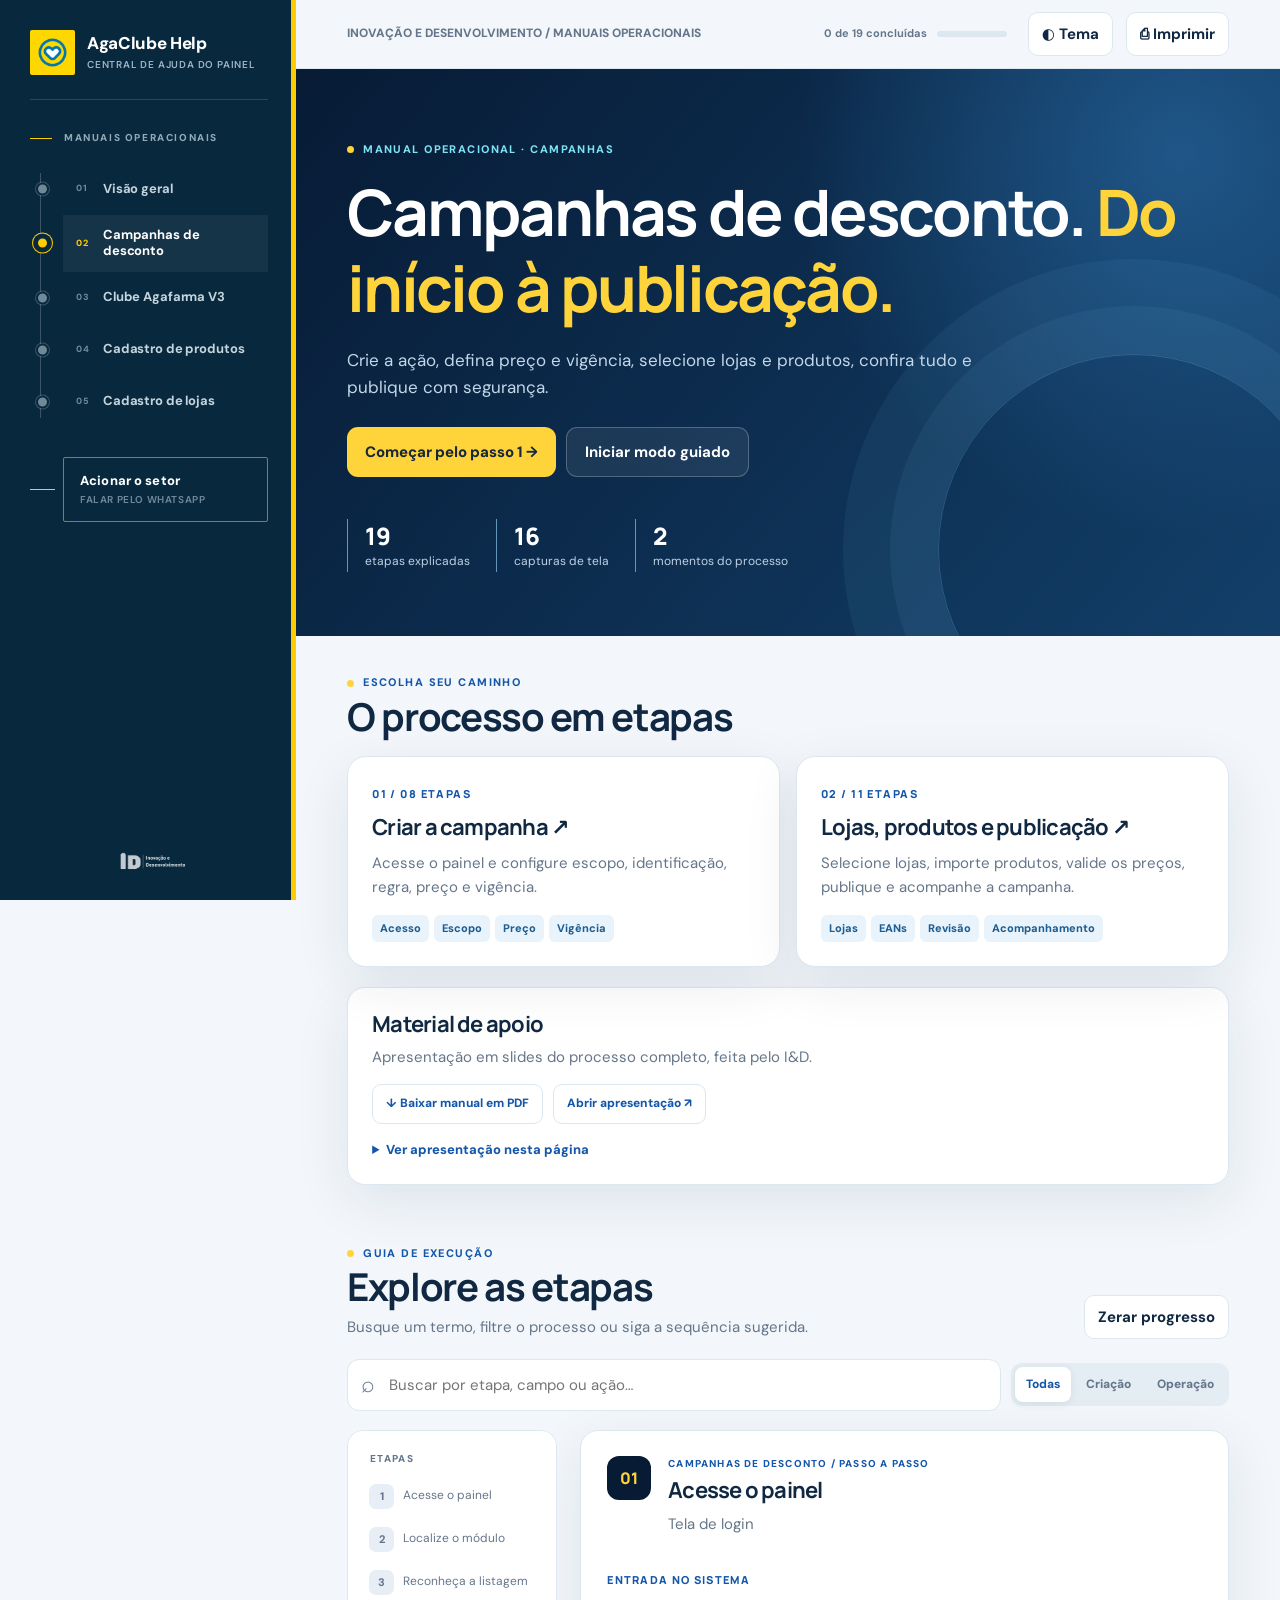
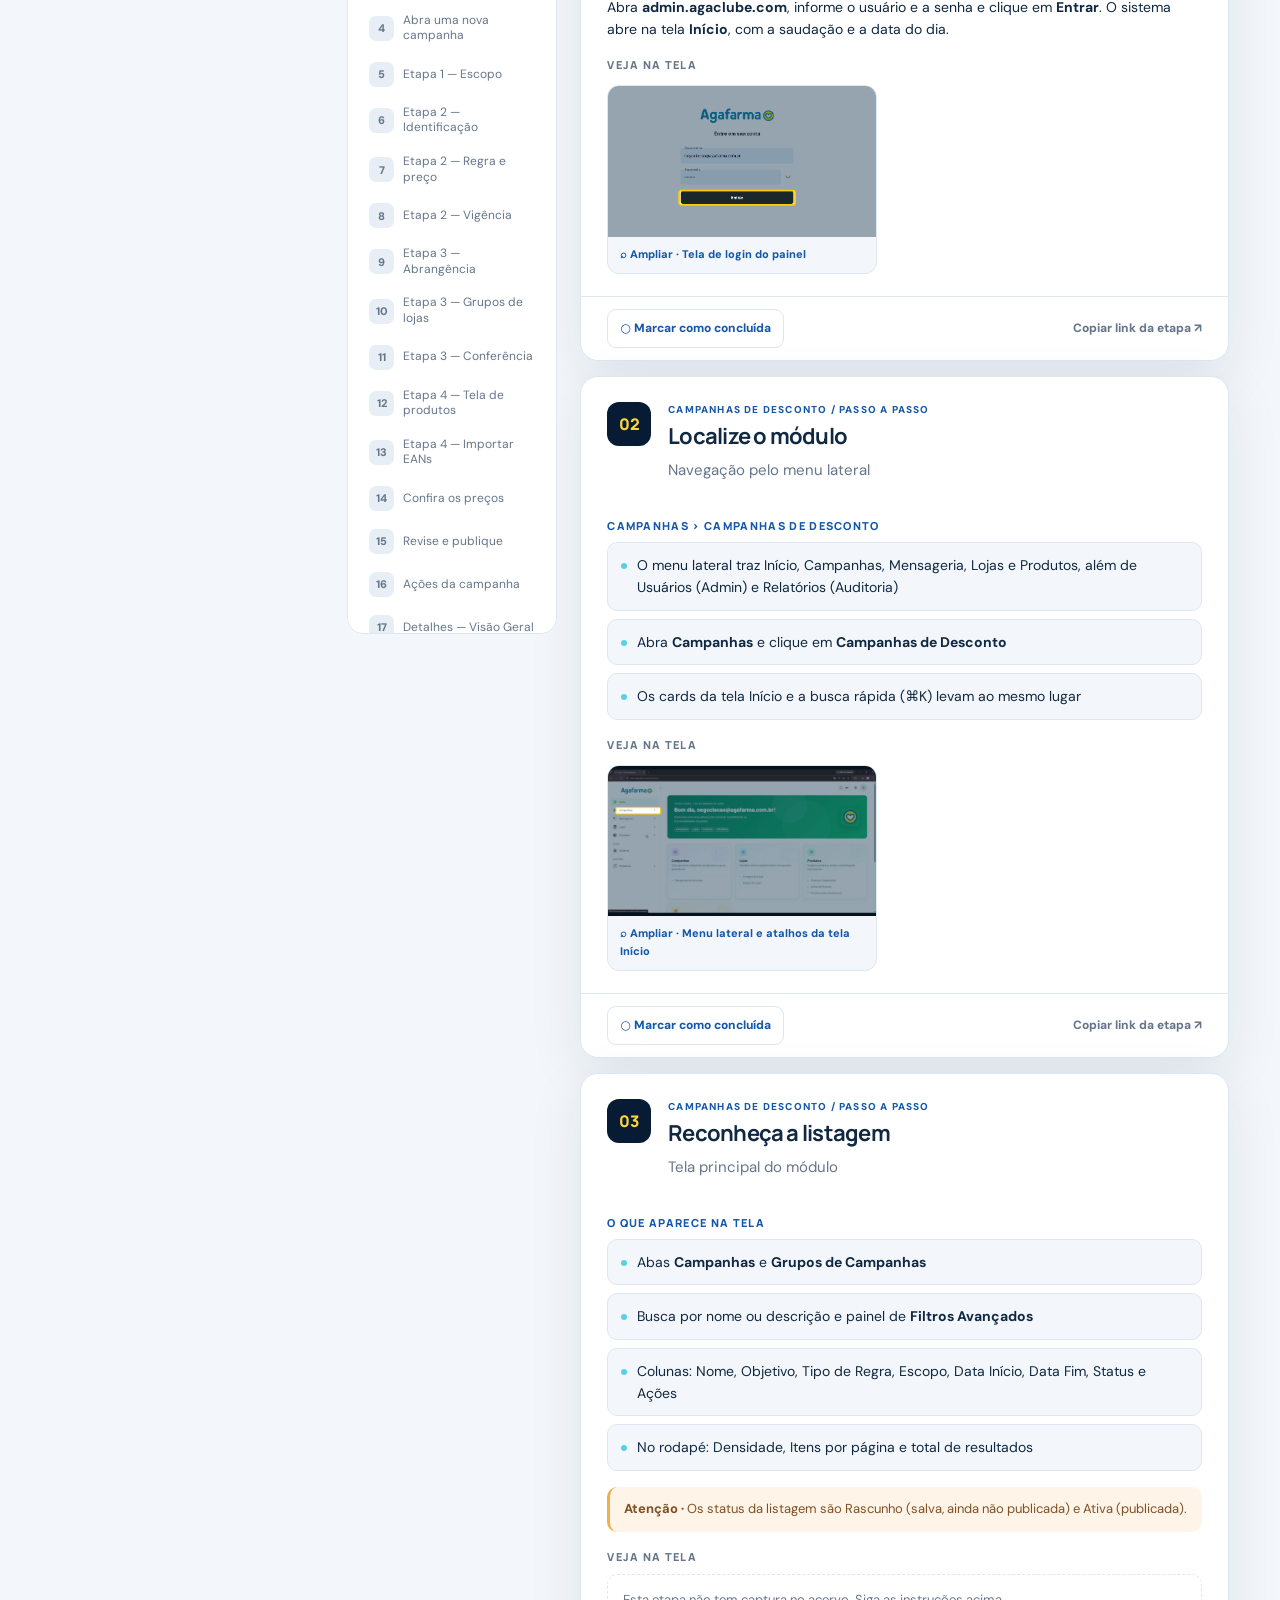
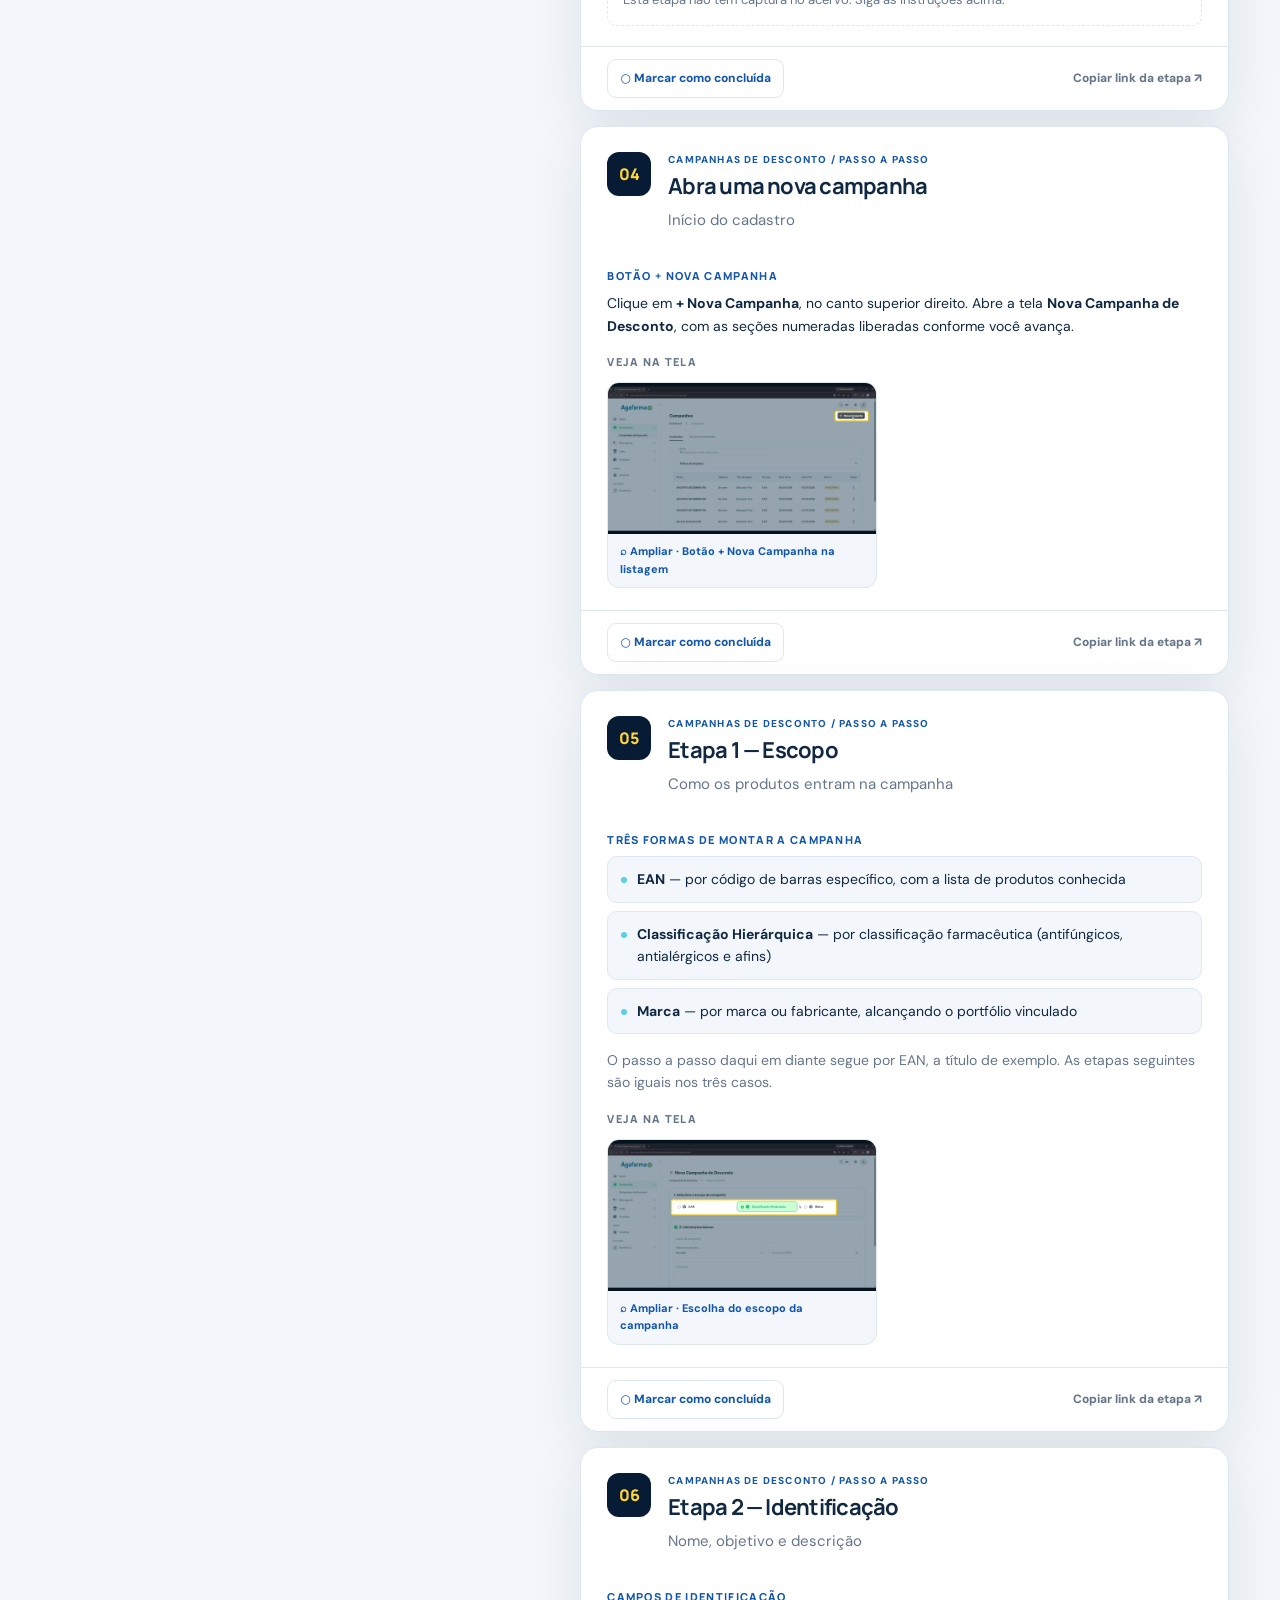
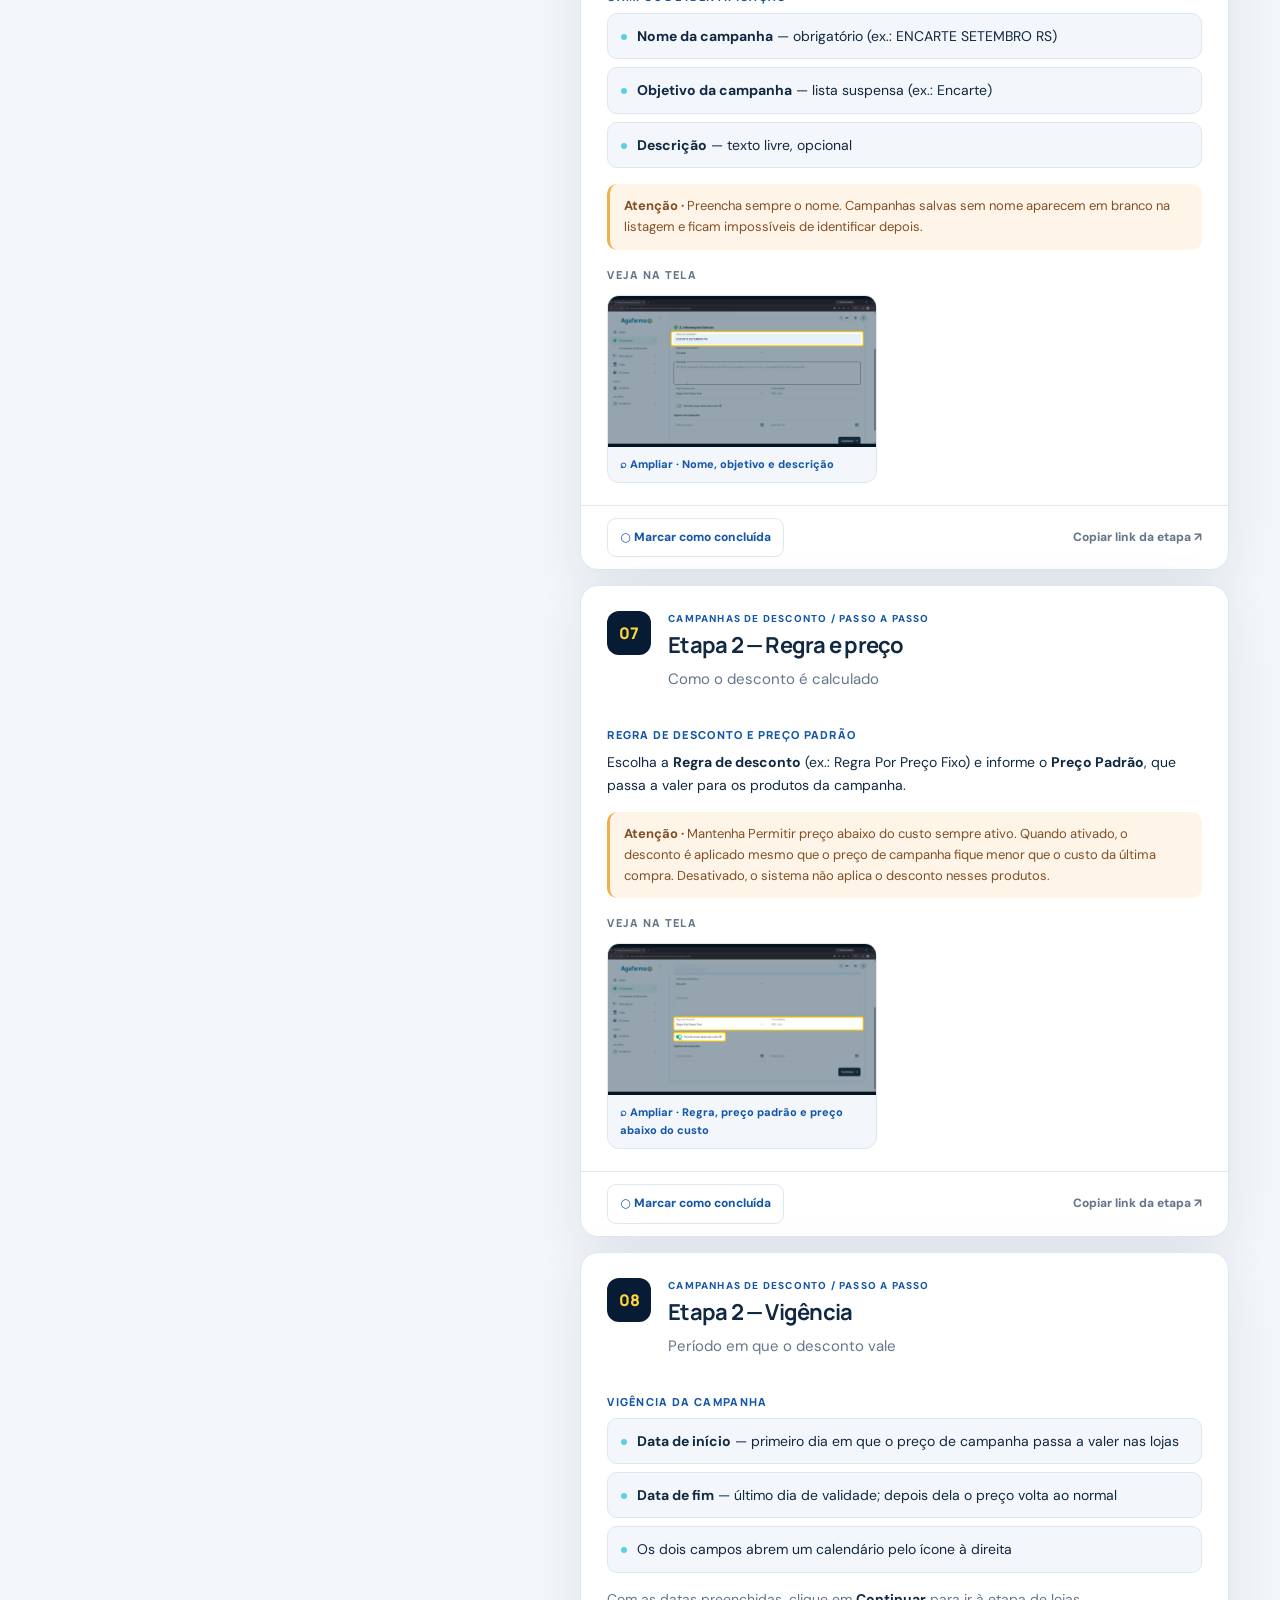
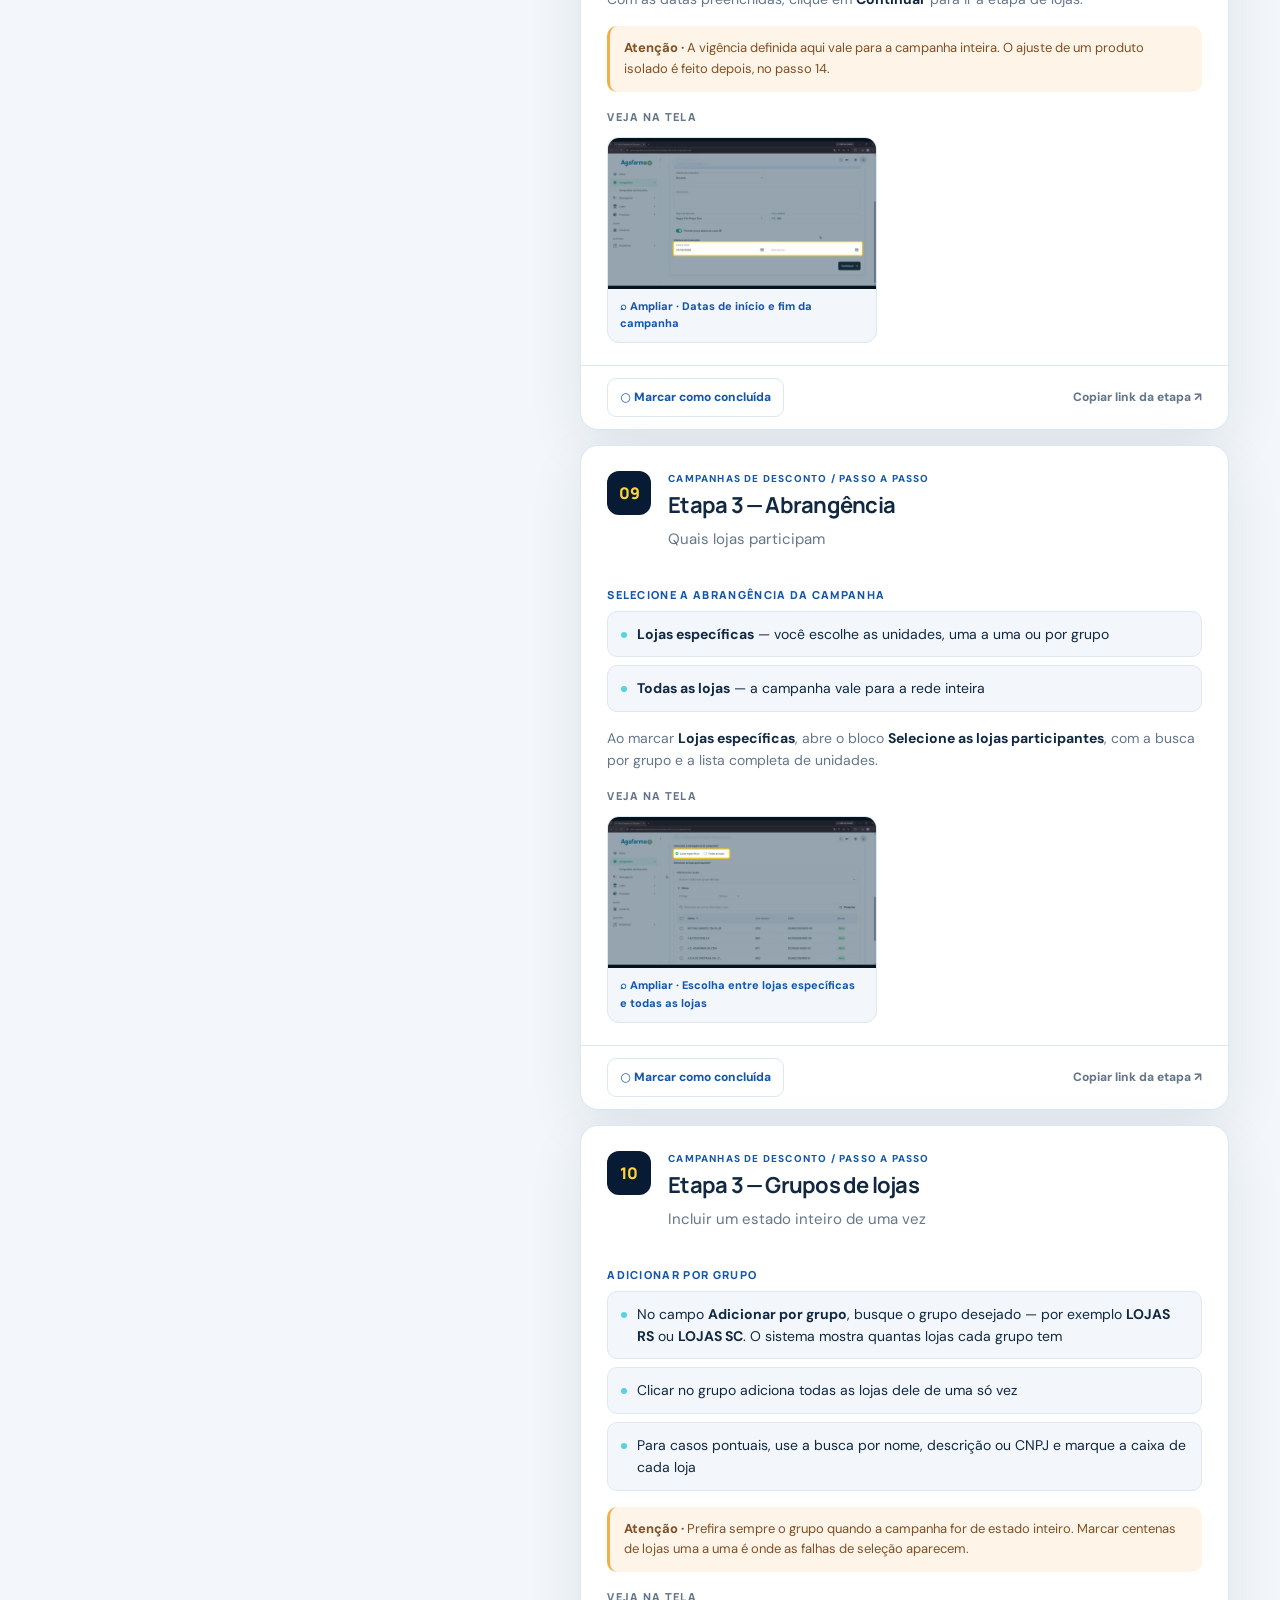
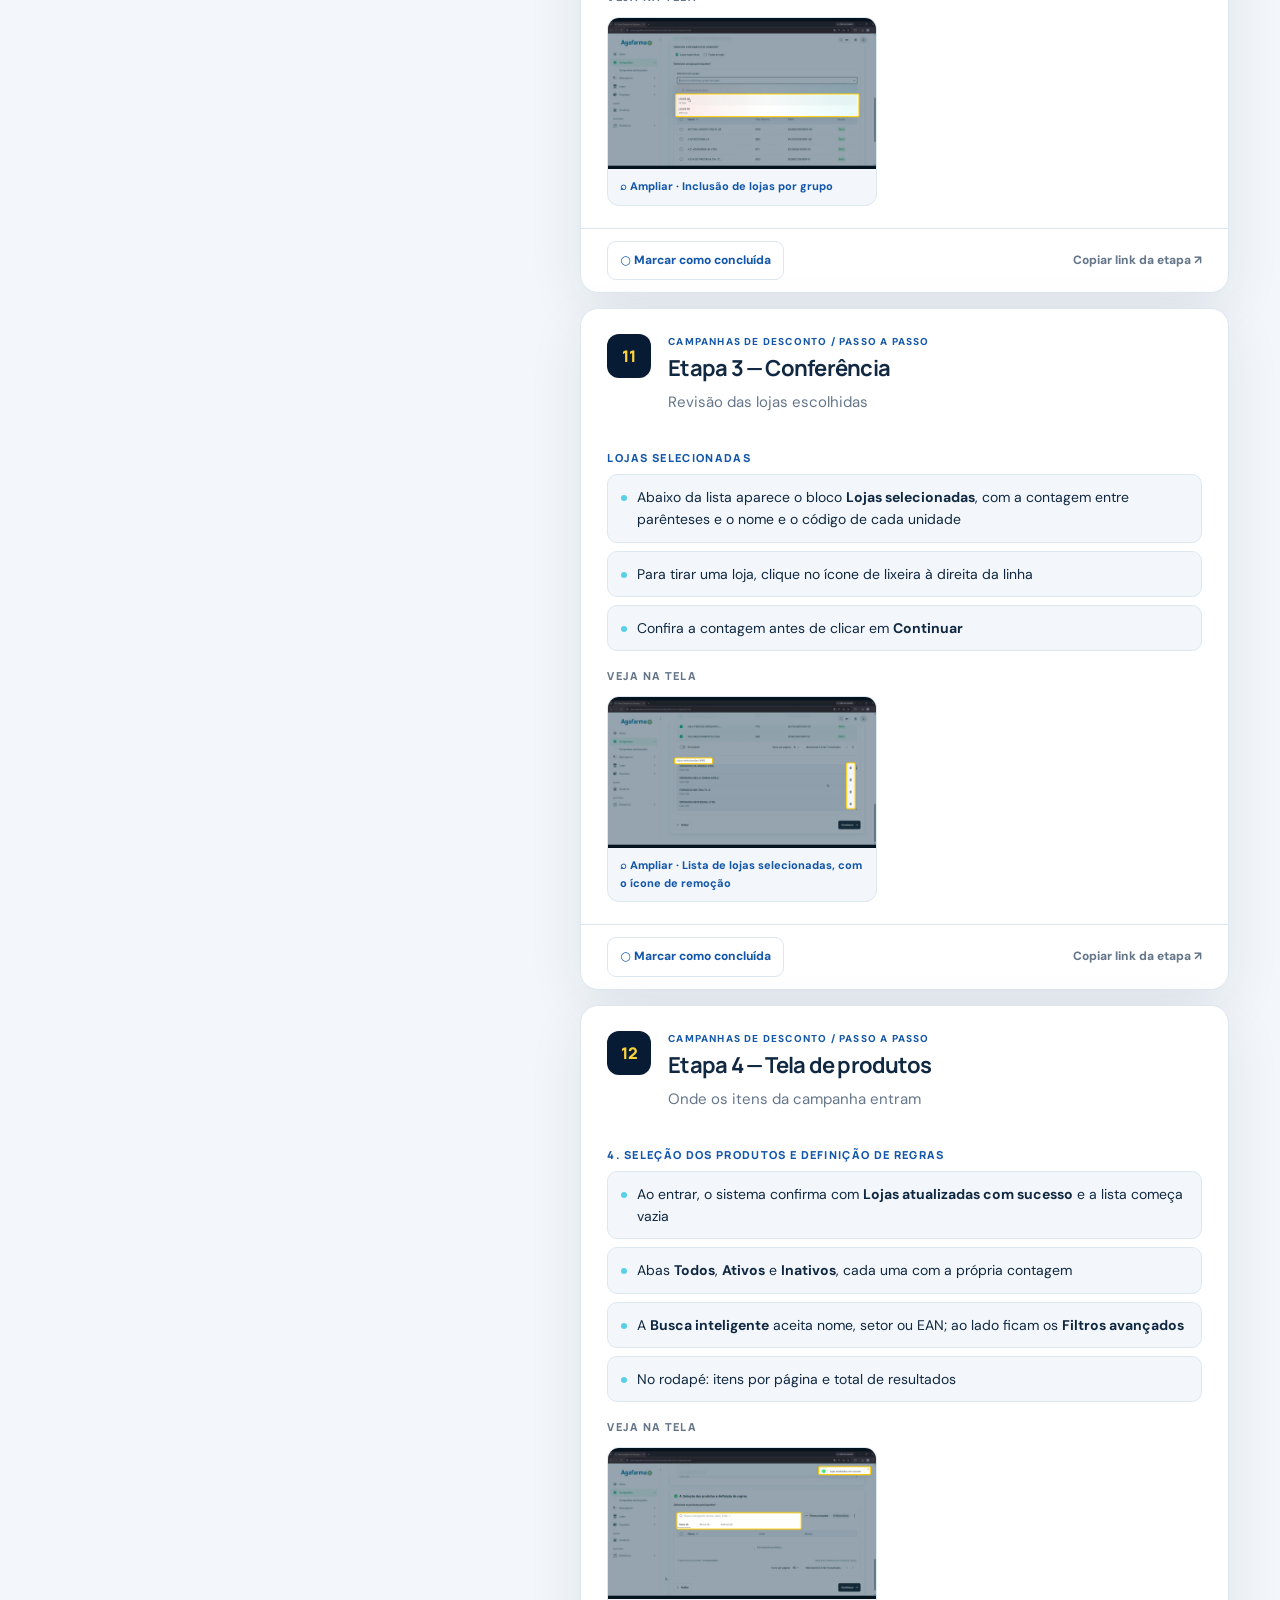
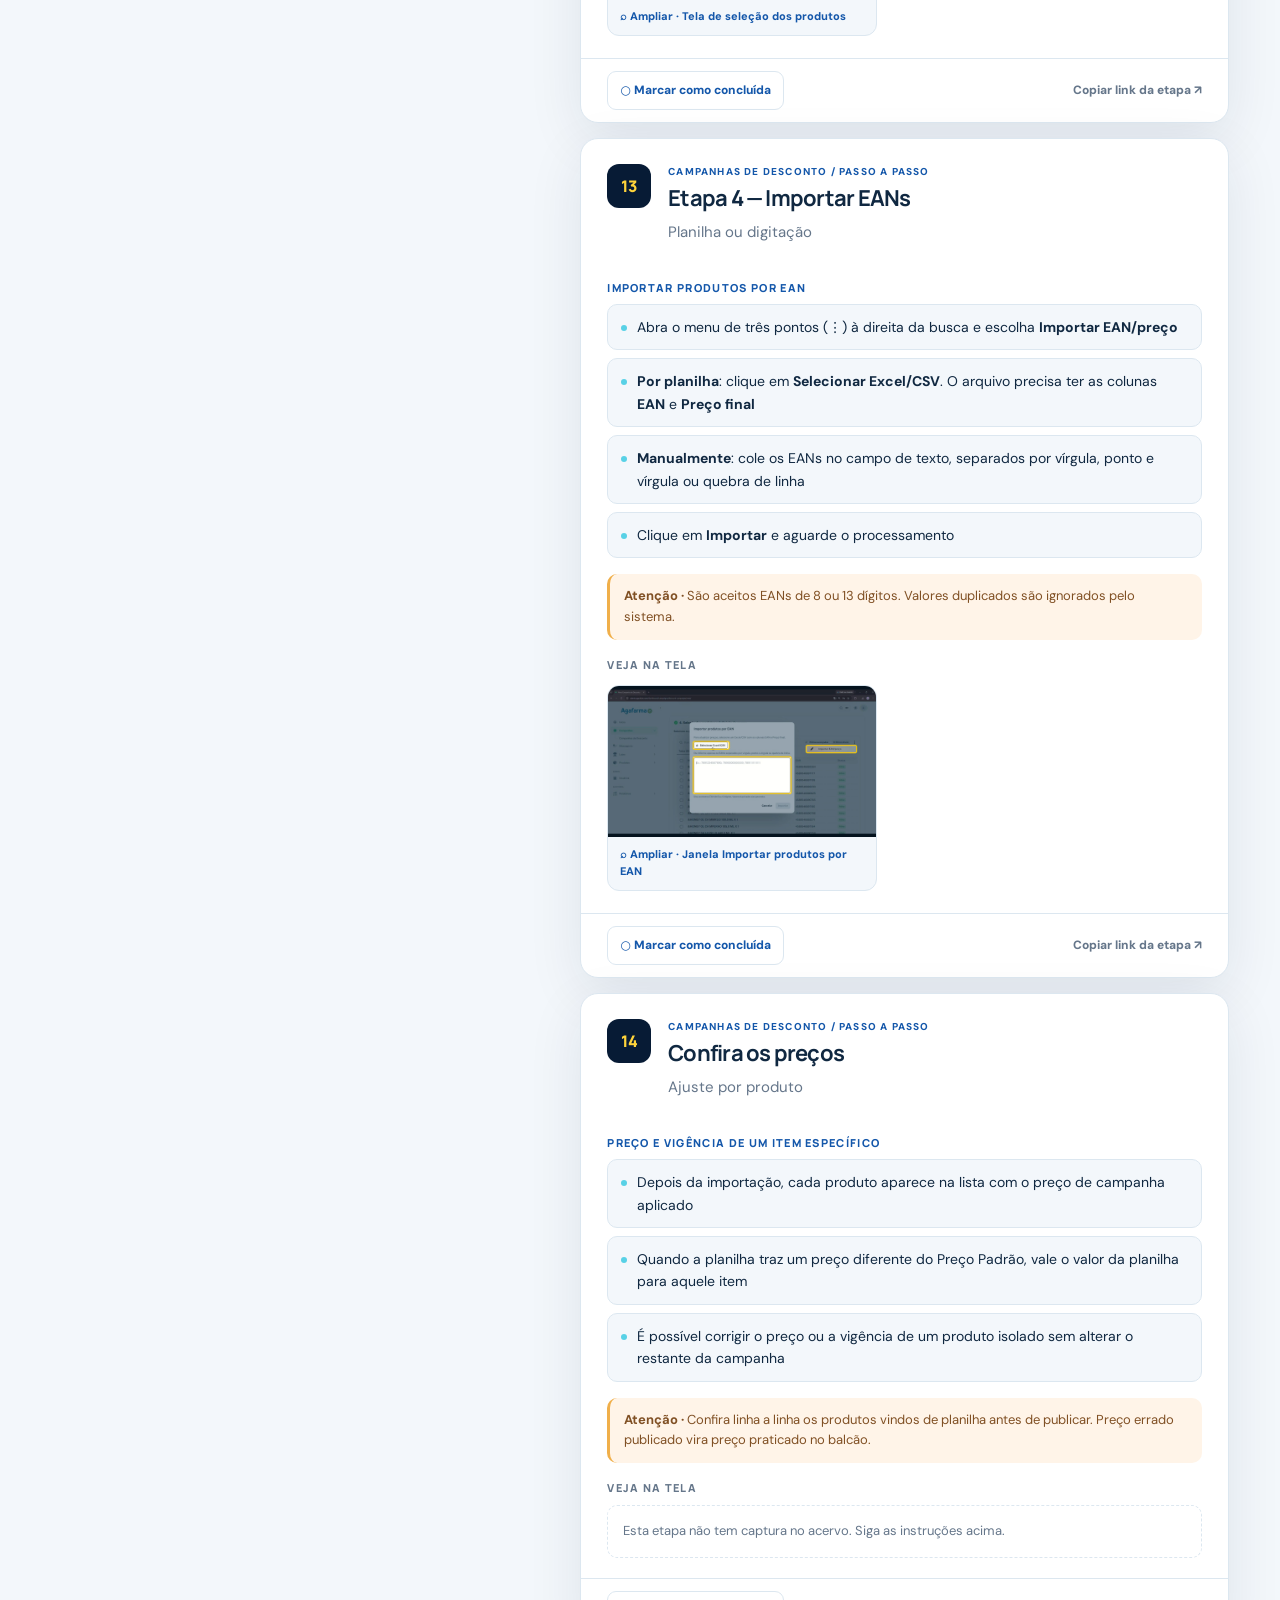
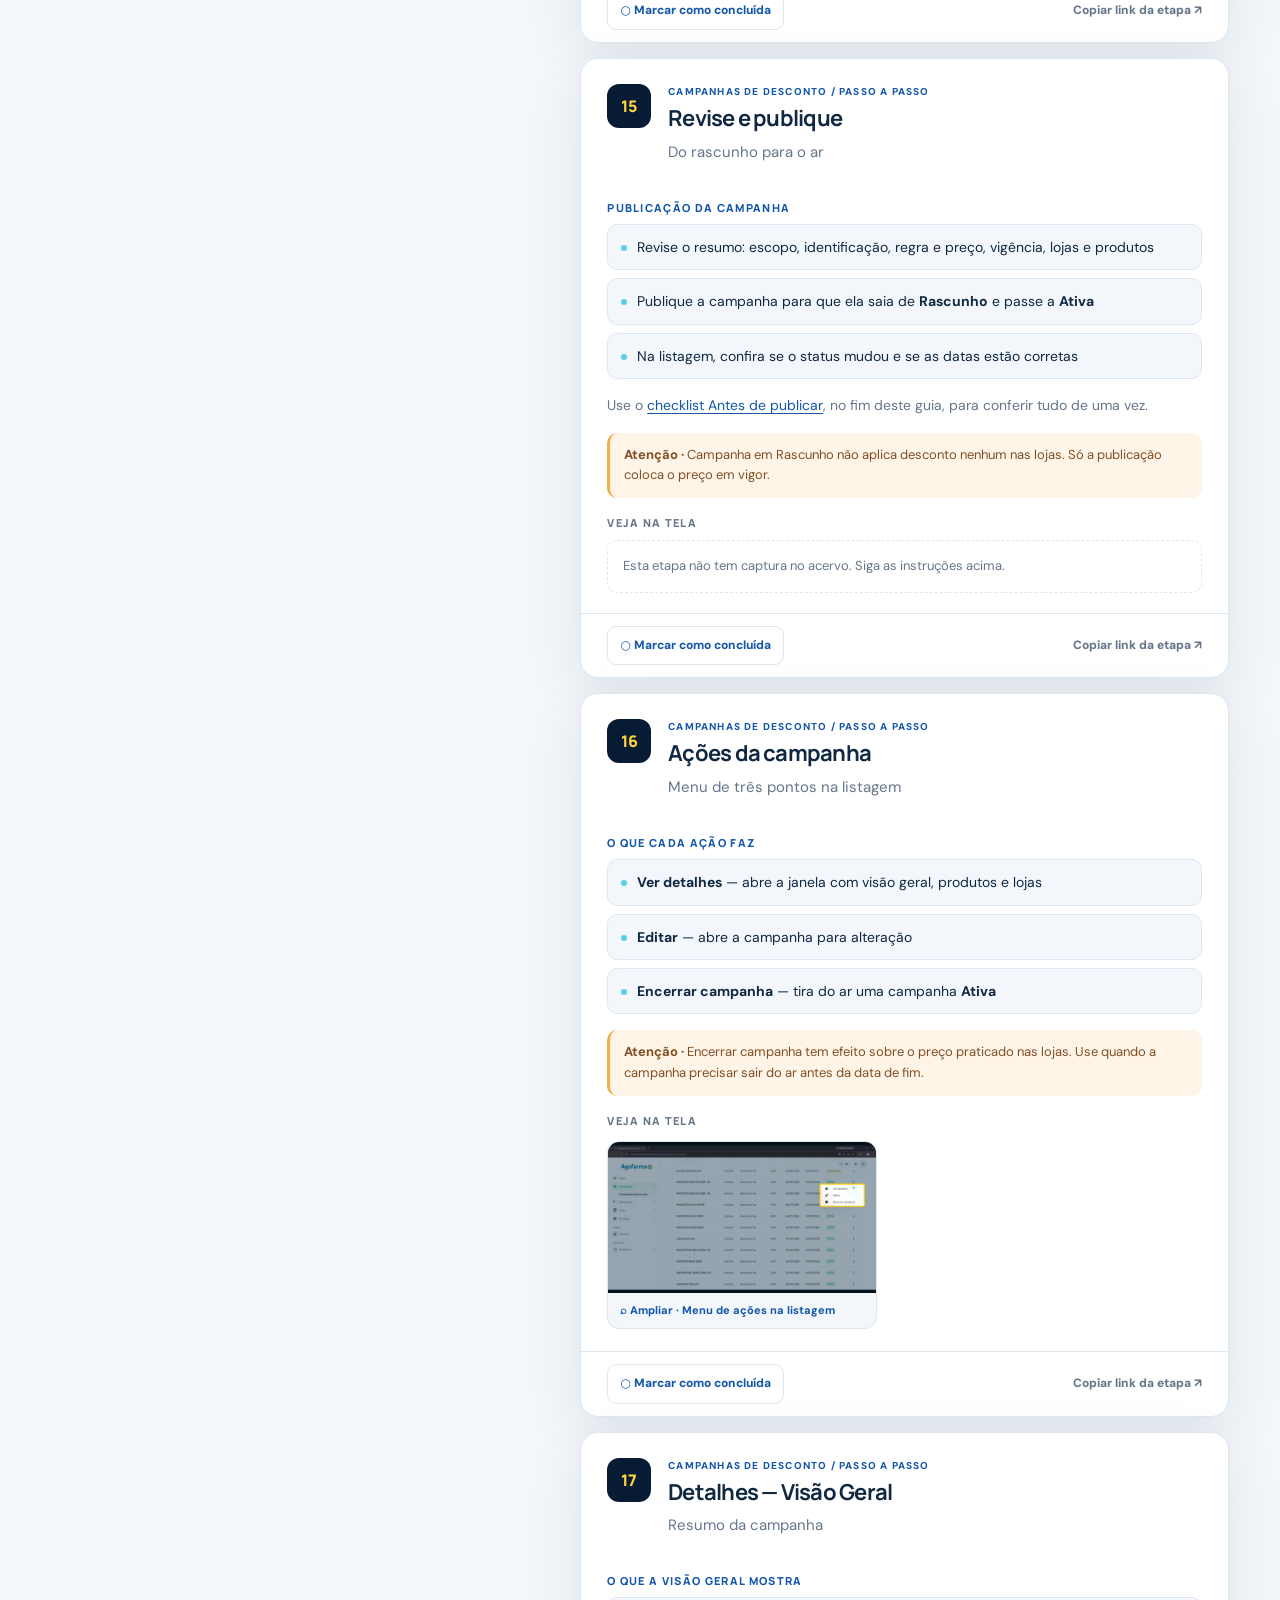
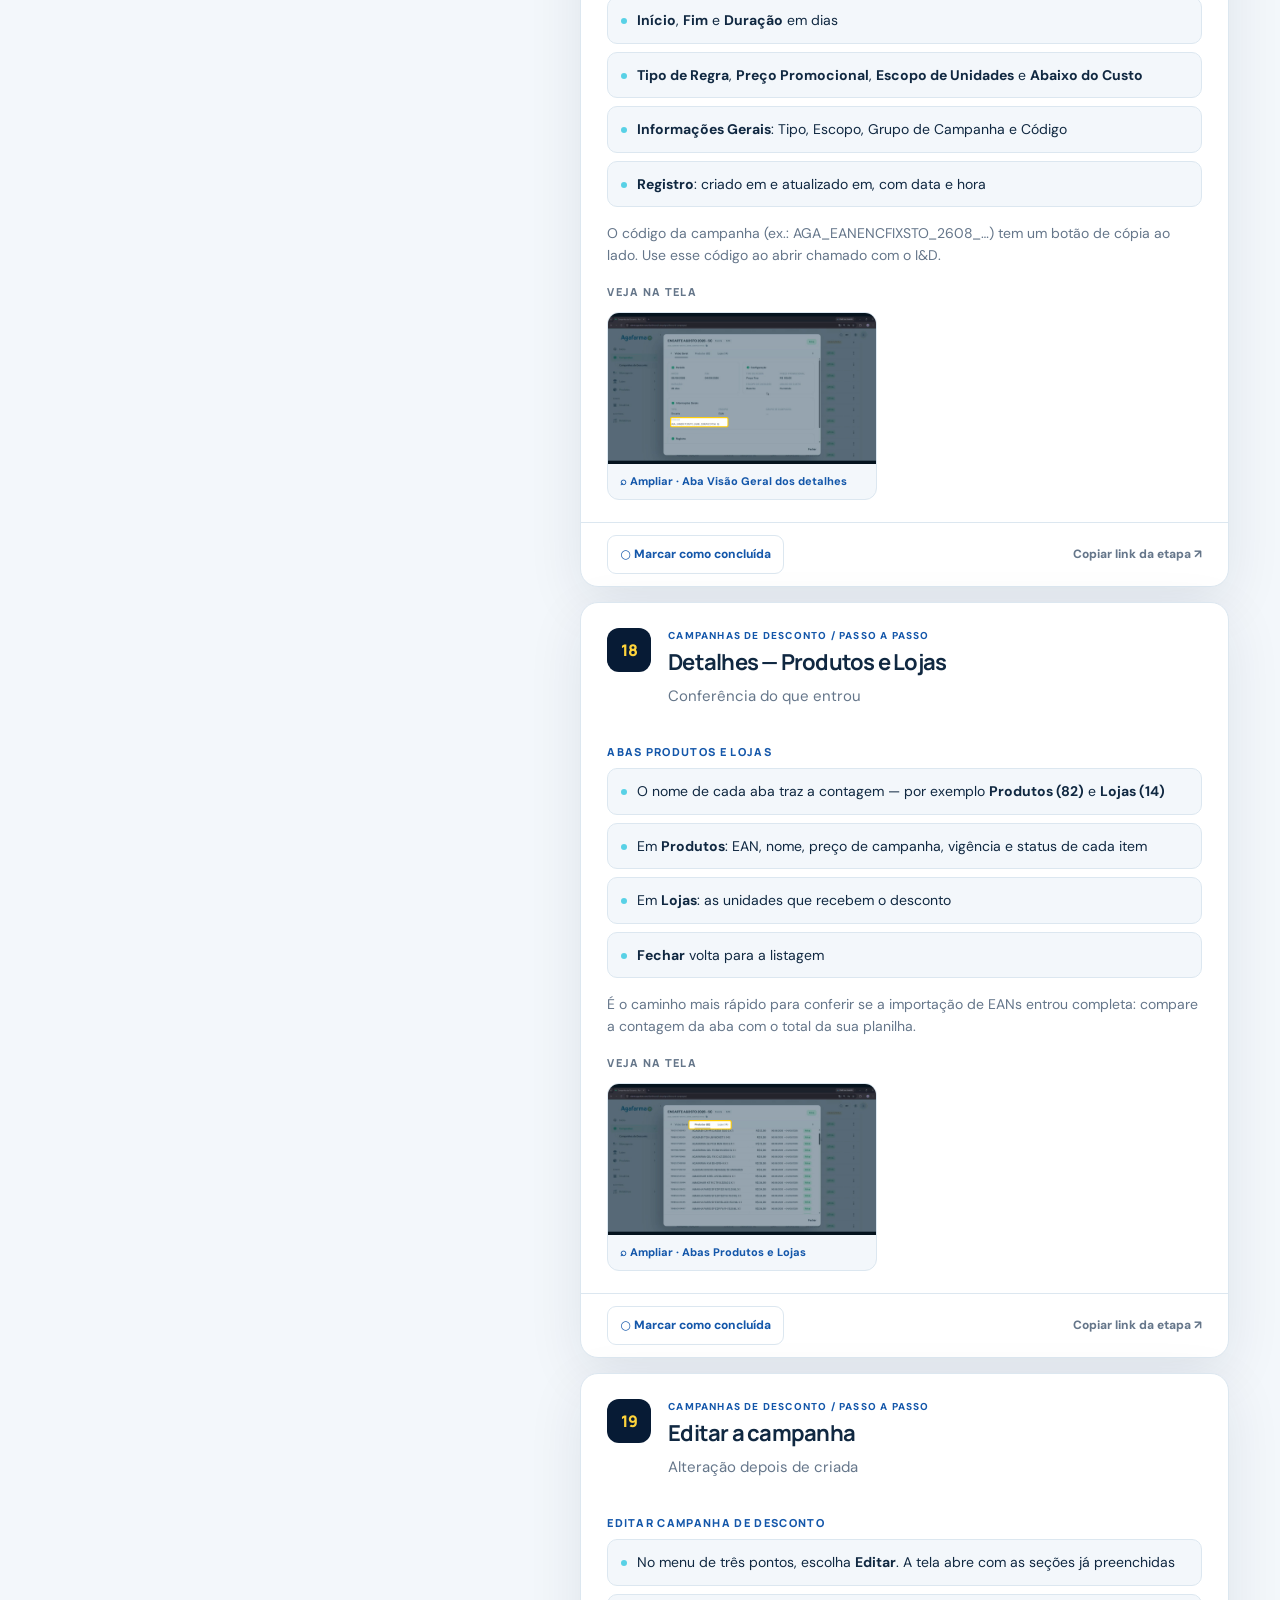
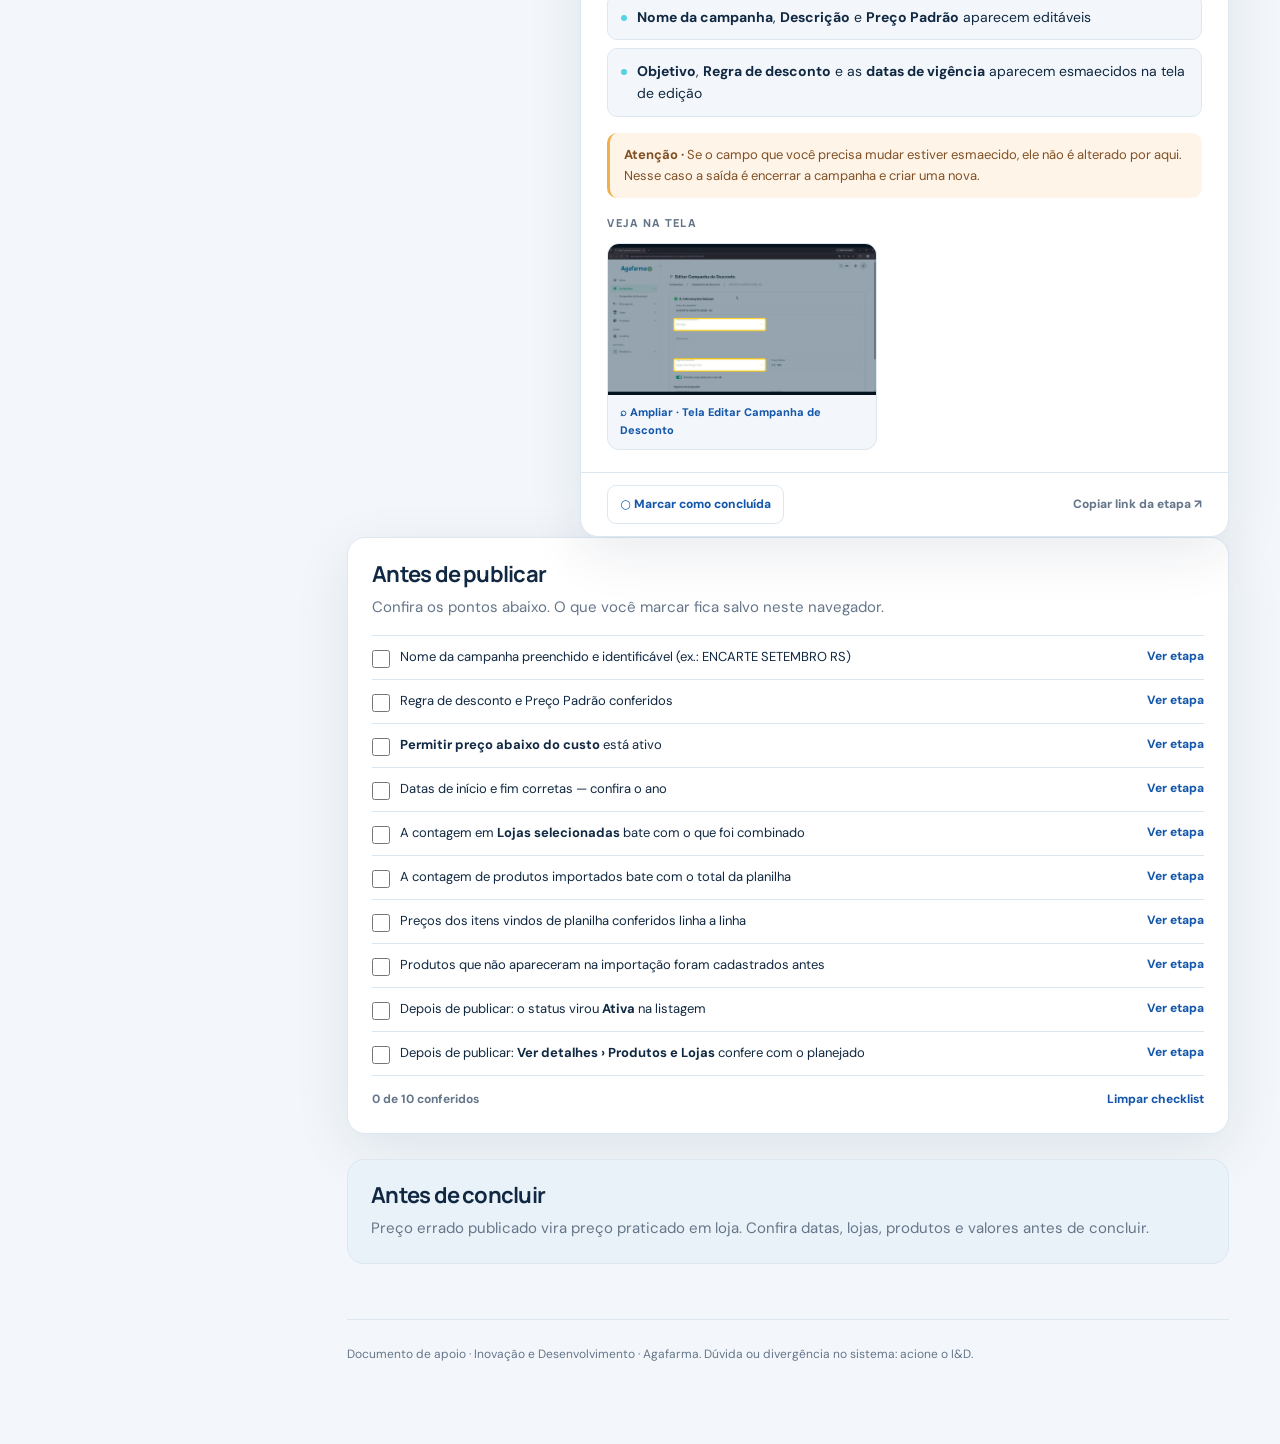
==== commit 8c775d46: "Unify manual pages with shared Backoffice V3 layout" ====
--- a/campanhas.html
+++ b/campanhas.html
@@ -1,19 +1,14 @@
-<!DOCTYPE html>
-<html lang="pt-BR">
-<head>
-  <meta charset="utf-8">
-  <meta name="viewport" content="width=device-width, initial-scale=1">
-  <link rel="icon" type="image/png" href="midia/logo-agafarma.png">
-  <title>Campanhas de Desconto — AgaClube Help</title>
-  <meta name="description" content="Passo a passo para criar, configurar, revisar e publicar campanhas de desconto.">
-  <link rel="preconnect" href="https://fonts.googleapis.com">
-  <link rel="preconnect" href="https://fonts.gstatic.com" crossorigin>
-  <link href="https://fonts.googleapis.com/css2?family=Inter:wght@400;600;700;800&display=swap" rel="stylesheet">
-  <link rel="stylesheet" href="assets/css/styles.css">
-  <script src="assets/js/shell.js" defer></script>
-  <script src="assets/js/guide.js" defer></script>
-</head>
-<body data-page="campanhas">
+<!doctype html>
+<html lang="pt-BR"><head>
+<meta charset="utf-8"><meta name="viewport" content="width=device-width, initial-scale=1">
+<meta name="theme-color" content="#092d46"><link rel="icon" type="image/png" href="midia/logo-agafarma.png">
+<title>Campanhas de Desconto — AgaClube Help</title>
+<meta name="description" content="Manual interativo do painel Agafarma, com etapas, capturas e navegação guiada.">
+<link rel="preconnect" href="https://fonts.googleapis.com"><link rel="preconnect" href="https://fonts.gstatic.com" crossorigin>
+<link href="https://fonts.googleapis.com/css2?family=Inter:wght@400;600;700;800&family=DM+Sans:wght@400;500;600;700&family=Manrope:wght@400;500;600;700;800&display=swap" rel="stylesheet">
+<link rel="stylesheet" href="assets/css/styles.css"><link rel="stylesheet" href="assets/css/manual.css">
+<script src="assets/js/shell.js" defer></script><script src="assets/js/manual.js" defer></script>
+</head><body class="manual-v3" data-page="campanhas">
 <div class="faixa" aria-hidden="true"><i></i><i></i></div>
 <button class="menu-toggle" id="menu-toggle" type="button" aria-controls="sidebar" aria-expanded="false">
   <span aria-hidden="true"></span><span aria-hidden="true"></span><span aria-hidden="true"></span>
@@ -30,101 +25,26 @@
     <p class="sidebar-kicker">Manuais operacionais</p>
     <nav class="topo-nav" aria-label="Guias principais">
       <a href="index.html">Visão geral</a>
+      <a href="campanhas.html" aria-current="page">Campanhas</a>
       <a href="clube-v3.html">Clube V3</a>
-      <a href="campanhas.html" aria-current="page">Campanhas</a>
       <a href="produtos.html">Produtos</a>
       <a href="lojas.html">Lojas</a>
     </nav>
     <img class="setor" src="midia/logo-inovacao.png" alt="Inovação e Desenvolvimento">
   </div>
 </aside>
-<div class="app-main">
-<section class="guia" id="guia-campanhas">
-  <div class="wrap">
-    <nav class="lado" aria-label="Índice de Campanhas de Desconto"><h3>Campanhas de Desconto</h3><ol><li><a href="#camp-01"><em>1</em>Acesse o painel</a></li><li><a href="#camp-02"><em>2</em>Localize o módulo</a></li><li><a href="#camp-03"><em>3</em>Reconheça a listagem</a></li><li><a href="#camp-04"><em>4</em>Abra uma nova campanha</a></li><li><a href="#camp-05"><em>5</em>Etapa 1 — Escopo</a></li><li><a href="#camp-06"><em>6</em>Etapa 2 — Identificação</a></li><li><a href="#camp-07"><em>7</em>Etapa 2 — Regra e preço</a></li><li><a href="#camp-08"><em>8</em>Etapa 2 — Vigência</a></li><li><a href="#camp-09"><em>9</em>Etapa 3 — Abrangência</a></li><li><a href="#camp-10"><em>10</em>Etapa 3 — Grupos de lojas</a></li><li><a href="#camp-11"><em>11</em>Etapa 3 — Conferência</a></li><li><a href="#camp-12"><em>12</em>Etapa 4 — Tela de produtos</a></li><li><a href="#camp-13"><em>13</em>Etapa 4 — Importar EANs</a></li><li><a href="#camp-14"><em>14</em>Confira os preços</a></li><li><a href="#camp-15"><em>15</em>Revise e publique</a></li><li><a href="#camp-16"><em>16</em>Ações da campanha</a></li><li><a href="#camp-17"><em>17</em>Detalhes — Visão Geral</a></li><li><a href="#camp-18"><em>18</em>Detalhes — Produtos e Lojas</a></li><li><a href="#camp-19"><em>19</em>Editar a campanha</a></li><li class="fixo"><a href="#camp-check"><em>✓</em>Antes de publicar</a></li></ol></nav>
-    <main>
-      <p class="migalha"><a href="index.html">Central de ajuda</a> &rsaquo; Campanhas de Desconto</p>
-      <div class="titulo-guia"><h2>Campanhas de Desconto</h2><p>Criação, seleção de lojas, importação de EANs e publicação de campanhas.</p></div>
-      <section class="apoio">
-        <div class="apoio-topo">
-          <div>
-            <h3>Material de apoio — Campanhas de Desconto</h3>
-            <p>Apresentação em slides do processo completo, feita pelo I&amp;D.</p>
-          </div>
-          <a class="apoio-link" href="https://www.canva.com/design/DAHT27mjRkE/DK_AYgLK42rtMp6ICeuoQA/view?utm_content=DAHT27mjRkE&amp;utm_campaign=designshare&amp;utm_medium=embeds&amp;utm_source=link" target="_blank" rel="noopener">Abrir em nova aba</a>
-        </div>
-        <div class="apoio-frame">
-          <iframe src="https://www.canva.com/design/DAHT27mjRkE/DK_AYgLK42rtMp6ICeuoQA/view?embed" loading="lazy" allowfullscreen allow="fullscreen"
-                  referrerpolicy="strict-origin-when-cross-origin"
-                  title="Material de apoio — Campanhas de Desconto"></iframe>
-        </div>
-        <p class="apoio-nota">Se a apresentação não carregar aqui (bloqueio de rede ou navegador),
-           use o botão <b>Abrir em nova aba</b>.</p>
-      </section><article class="passo" id="camp-01"><div class="cabeca"><span class="num">1</span><div><h3>Acesse o painel</h3><p class="sub">Tela de login</p></div></div><div class="instr"><h4>Entrada no sistema</h4><p>Abra <b>admin.agaclube.com</b>, informe o usuário e a senha e clique em <b>Entrar</b>. O sistema abre na tela <b>Início</b>, com a saudação e a data do dia.</p></div><div class="midia" data-chave="camp-01"></div></article><article class="passo" id="camp-02"><div class="cabeca"><span class="num">2</span><div><h3>Localize o módulo</h3><p class="sub">Navegação pelo menu lateral</p></div></div><div class="instr"><h4>Campanhas › Campanhas de Desconto</h4><ul><li>O menu lateral traz Início, Campanhas, Mensageria, Lojas e Produtos, além de Usuários (Admin) e Relatórios (Auditoria)</li><li>Abra <b>Campanhas</b> e clique em <b>Campanhas de Desconto</b></li><li>Os cards da tela Início e a busca rápida (⌘K) levam ao mesmo lugar</li></ul></div><div class="midia" data-chave="camp-02"></div></article><article class="passo" id="camp-03"><div class="cabeca"><span class="num">3</span><div><h3>Reconheça a listagem</h3><p class="sub">Tela principal do módulo</p></div></div><div class="instr"><h4>O que aparece na tela</h4><ul><li>Abas <b>Campanhas</b> e <b>Grupos de Campanhas</b></li><li>Busca por nome ou descrição e painel de <b>Filtros Avançados</b></li><li>Colunas: Nome, Objetivo, Tipo de Regra, Escopo, Data Início, Data Fim, Status e Ações</li><li>No rodapé: Densidade, Itens por página e total de resultados</li></ul></div><div class="aviso"><span class="ic" aria-hidden="true">!</span><p>Os status da listagem são <b>Rascunho</b> (salva, ainda não publicada) e <b>Ativa</b> (publicada).</p></div><div class="midia" data-chave="camp-03"></div></article><article class="passo" id="camp-04"><div class="cabeca"><span class="num">4</span><div><h3>Abra uma nova campanha</h3><p class="sub">Início do cadastro</p></div></div><div class="instr"><h4>Botão + Nova Campanha</h4><p>Clique em <b>+ Nova Campanha</b>, no canto superior direito. Abre a tela <b>Nova Campanha de Desconto</b>, com as seções numeradas liberadas conforme você avança.</p></div><div class="midia" data-chave="camp-04"></div></article><article class="passo" id="camp-05"><div class="cabeca"><span class="num">5</span><div><h3>Etapa 1 — Escopo</h3><p class="sub">Como os produtos entram na campanha</p></div></div><div class="instr"><h4>Três formas de montar a campanha</h4><ul><li><b>EAN</b> — por código de barras específico, com a lista de produtos conhecida</li><li><b>Classificação Hierárquica</b> — por classificação farmacêutica (antifúngicos, antialérgicos e afins)</li><li><b>Marca</b> — por marca ou fabricante, alcançando o portfólio vinculado</li></ul><p class="nota">O passo a passo daqui em diante segue por EAN, a título de exemplo. As etapas seguintes são iguais nos três casos.</p></div><div class="midia" data-chave="camp-05"></div></article><article class="passo" id="camp-06"><div class="cabeca"><span class="num">6</span><div><h3>Etapa 2 — Identificação</h3><p class="sub">Nome, objetivo e descrição</p></div></div><div class="instr"><h4>Campos de identificação</h4><ul><li><b>Nome da campanha</b> — obrigatório (ex.: ENCARTE SETEMBRO RS)</li><li><b>Objetivo da campanha</b> — lista suspensa (ex.: Encarte)</li><li><b>Descrição</b> — texto livre, opcional</li></ul></div><div class="aviso"><span class="ic" aria-hidden="true">!</span><p>Preencha sempre o nome. Campanhas salvas sem nome aparecem em branco na listagem e ficam impossíveis de identificar depois.</p></div><div class="midia" data-chave="camp-06"></div></article><article class="passo" id="camp-07"><div class="cabeca"><span class="num">7</span><div><h3>Etapa 2 — Regra e preço</h3><p class="sub">Como o desconto é calculado</p></div></div><div class="instr"><h4>Regra de desconto e preço padrão</h4><p>Escolha a <b>Regra de desconto</b> (ex.: Regra Por Preço Fixo) e informe o <b>Preço Padrão</b>, que passa a valer para os produtos da campanha.</p></div><div class="aviso"><span class="ic" aria-hidden="true">!</span><p>Mantenha <b>Permitir preço abaixo do custo</b> sempre ativo. Quando ativado, o desconto é aplicado mesmo que o preço de campanha fique menor que o custo da última compra. Desativado, o sistema não aplica o desconto nesses produtos.</p></div><div class="midia" data-chave="camp-07"></div></article><article class="passo" id="camp-08"><div class="cabeca"><span class="num">8</span><div><h3>Etapa 2 — Vigência</h3><p class="sub">Período em que o desconto vale</p></div></div><div class="instr"><h4>Vigência da Campanha</h4><ul><li><b>Data de início</b> — primeiro dia em que o preço de campanha passa a valer nas lojas</li><li><b>Data de fim</b> — último dia de validade; depois dela o preço volta ao normal</li><li>Os dois campos abrem um calendário pelo ícone à direita</li></ul><p class="nota">Com as datas preenchidas, clique em <b>Continuar</b> para ir à etapa de lojas.</p></div><div class="aviso"><span class="ic" aria-hidden="true">!</span><p>A vigência definida aqui vale para a campanha inteira. O ajuste de um produto isolado é feito depois, no passo 14.</p></div><div class="midia" data-chave="camp-08"></div></article><article class="passo" id="camp-09"><div class="cabeca"><span class="num">9</span><div><h3>Etapa 3 — Abrangência</h3><p class="sub">Quais lojas participam</p></div></div><div class="instr"><h4>Selecione a abrangência da campanha</h4><ul><li><b>Lojas específicas</b> — você escolhe as unidades, uma a uma ou por grupo</li><li><b>Todas as lojas</b> — a campanha vale para a rede inteira</li></ul><p class="nota">Ao marcar <b>Lojas específicas</b>, abre o bloco <b>Selecione as lojas participantes</b>, com a busca por grupo e a lista completa de unidades.</p></div><div class="midia" data-chave="camp-09"></div></article><article class="passo" id="camp-10"><div class="cabeca"><span class="num">10</span><div><h3>Etapa 3 — Grupos de lojas</h3><p class="sub">Incluir um estado inteiro de uma vez</p></div></div><div class="instr"><h4>Adicionar por grupo</h4><ul><li>No campo <b>Adicionar por grupo</b>, busque o grupo desejado — por exemplo <b>LOJAS RS</b> ou <b>LOJAS SC</b>. O sistema mostra quantas lojas cada grupo tem</li><li>Clicar no grupo adiciona todas as lojas dele de uma só vez</li><li>Para casos pontuais, use a busca por nome, descrição ou CNPJ e marque a caixa de cada loja</li></ul></div><div class="aviso"><span class="ic" aria-hidden="true">!</span><p>Prefira sempre o grupo quando a campanha for de estado inteiro. Marcar centenas de lojas uma a uma é onde as falhas de seleção aparecem.</p></div><div class="midia" data-chave="camp-10"></div></article><article class="passo" id="camp-11"><div class="cabeca"><span class="num">11</span><div><h3>Etapa 3 — Conferência</h3><p class="sub">Revisão das lojas escolhidas</p></div></div><div class="instr"><h4>Lojas selecionadas</h4><ul><li>Abaixo da lista aparece o bloco <b>Lojas selecionadas</b>, com a contagem entre parênteses e o nome e o código de cada unidade</li><li>Para tirar uma loja, clique no ícone de lixeira à direita da linha</li><li>Confira a contagem antes de clicar em <b>Continuar</b></li></ul></div><div class="midia" data-chave="camp-11"></div></article><article class="passo" id="camp-12"><div class="cabeca"><span class="num">12</span><div><h3>Etapa 4 — Tela de produtos</h3><p class="sub">Onde os itens da campanha entram</p></div></div><div class="instr"><h4>4. Seleção dos produtos e definição de regras</h4><ul><li>Ao entrar, o sistema confirma com <b>Lojas atualizadas com sucesso</b> e a lista começa vazia</li><li>Abas <b>Todos</b>, <b>Ativos</b> e <b>Inativos</b>, cada uma com a própria contagem</li><li>A <b>Busca inteligente</b> aceita nome, setor ou EAN; ao lado ficam os <b>Filtros avançados</b></li><li>No rodapé: itens por página e total de resultados</li></ul></div><div class="midia" data-chave="camp-12"></div></article><article class="passo" id="camp-13"><div class="cabeca"><span class="num">13</span><div><h3>Etapa 4 — Importar EANs</h3><p class="sub">Planilha ou digitação</p></div></div><div class="instr"><h4>Importar produtos por EAN</h4><ul><li>Abra o menu de três pontos (⋮) à direita da busca e escolha <b>Importar EAN/preço</b></li><li><b>Por planilha</b>: clique em <b>Selecionar Excel/CSV</b>. O arquivo precisa ter as colunas <b>EAN</b> e <b>Preço final</b></li><li><b>Manualmente</b>: cole os EANs no campo de texto, separados por vírgula, ponto e vírgula ou quebra de linha</li><li>Clique em <b>Importar</b> e aguarde o processamento</li></ul></div><div class="aviso"><span class="ic" aria-hidden="true">!</span><p>São aceitos EANs de <b>8 ou 13 dígitos</b>. Valores duplicados são ignorados pelo sistema.</p></div><div class="midia" data-chave="camp-13"></div></article><article class="passo" id="camp-14"><div class="cabeca"><span class="num">14</span><div><h3>Confira os preços</h3><p class="sub">Ajuste por produto</p></div></div><div class="instr"><h4>Preço e vigência de um item específico</h4><ul><li>Depois da importação, cada produto aparece na lista com o preço de campanha aplicado</li><li>Quando a planilha traz um preço diferente do Preço Padrão, vale o valor da planilha para aquele item</li><li>É possível corrigir o preço ou a vigência de um produto isolado sem alterar o restante da campanha</li></ul></div><div class="aviso"><span class="ic" aria-hidden="true">!</span><p>Confira linha a linha os produtos vindos de planilha antes de publicar. Preço errado publicado vira preço praticado no balcão.</p></div><div class="midia" data-chave="camp-14"></div></article><article class="passo" id="camp-15"><div class="cabeca"><span class="num">15</span><div><h3>Revise e publique</h3><p class="sub">Do rascunho para o ar</p></div></div><div class="instr"><h4>Publicação da campanha</h4><ul><li>Revise o resumo: escopo, identificação, regra e preço, vigência, lojas e produtos</li><li>Publique a campanha para que ela saia de <b>Rascunho</b> e passe a <b>Ativa</b></li><li>Na listagem, confira se o status mudou e se as datas estão corretas</li></ul><p class="nota">Use o <a href="#camp-check">checklist Antes de publicar</a>, no fim deste guia, para conferir tudo de uma vez.</p></div><div class="aviso"><span class="ic" aria-hidden="true">!</span><p>Campanha em <b>Rascunho</b> não aplica desconto nenhum nas lojas. Só a publicação coloca o preço em vigor.</p></div><div class="midia" data-chave="camp-15"></div></article><article class="passo" id="camp-16"><div class="cabeca"><span class="num">16</span><div><h3>Ações da campanha</h3><p class="sub">Menu de três pontos na listagem</p></div></div><div class="instr"><h4>O que cada ação faz</h4><ul><li><b>Ver detalhes</b> — abre a janela com visão geral, produtos e lojas</li><li><b>Editar</b> — abre a campanha para alteração</li><li><b>Encerrar campanha</b> — tira do ar uma campanha <b>Ativa</b></li></ul></div><div class="aviso"><span class="ic" aria-hidden="true">!</span><p><b>Encerrar campanha</b> tem efeito sobre o preço praticado nas lojas. Use quando a campanha precisar sair do ar antes da data de fim.</p></div><div class="midia" data-chave="camp-16"></div></article><article class="passo" id="camp-17"><div class="cabeca"><span class="num">17</span><div><h3>Detalhes — Visão Geral</h3><p class="sub">Resumo da campanha</p></div></div><div class="instr"><h4>O que a Visão Geral mostra</h4><ul><li><b>Início</b>, <b>Fim</b> e <b>Duração</b> em dias</li><li><b>Tipo de Regra</b>, <b>Preço Promocional</b>, <b>Escopo de Unidades</b> e <b>Abaixo do Custo</b></li><li><b>Informações Gerais</b>: Tipo, Escopo, Grupo de Campanha e Código</li><li><b>Registro</b>: criado em e atualizado em, com data e hora</li></ul><p class="nota">O código da campanha (ex.: AGA_EANENCFIXSTO_2608_…) tem um botão de cópia ao lado. Use esse código ao abrir chamado com o I&amp;D.</p></div><div class="midia" data-chave="camp-17"></div></article><article class="passo" id="camp-18"><div class="cabeca"><span class="num">18</span><div><h3>Detalhes — Produtos e Lojas</h3><p class="sub">Conferência do que entrou</p></div></div><div class="instr"><h4>Abas Produtos e Lojas</h4><ul><li>O nome de cada aba traz a contagem — por exemplo <b>Produtos (82)</b> e <b>Lojas (14)</b></li><li>Em <b>Produtos</b>: EAN, nome, preço de campanha, vigência e status de cada item</li><li>Em <b>Lojas</b>: as unidades que recebem o desconto</li><li><b>Fechar</b> volta para a listagem</li></ul><p class="nota">É o caminho mais rápido para conferir se a importação de EANs entrou completa: compare a contagem da aba com o total da sua planilha.</p></div><div class="midia" data-chave="camp-18"></div></article><article class="passo" id="camp-19"><div class="cabeca"><span class="num">19</span><div><h3>Editar a campanha</h3><p class="sub">Alteração depois de criada</p></div></div><div class="instr"><h4>Editar Campanha de Desconto</h4><ul><li>No menu de três pontos, escolha <b>Editar</b>. A tela abre com as seções já preenchidas</li><li><b>Nome da campanha</b>, <b>Descrição</b> e <b>Preço Padrão</b> aparecem editáveis</li><li><b>Objetivo</b>, <b>Regra de desconto</b> e as <b>datas de vigência</b> aparecem esmaecidos na tela de edição</li></ul></div><div class="aviso"><span class="ic" aria-hidden="true">!</span><p>Se o campo que você precisa mudar estiver esmaecido, ele não é alterado por aqui. Nesse caso a saída é encerrar a campanha e criar uma nova.</p></div><div class="midia" data-chave="camp-19"></div></article><section class="check" id="camp-check">
-        <div class="check-topo">
-          <div>
-            <h3>Antes de publicar</h3>
-            <p>Os dez pontos que mais causam retrabalho, reunidos num lugar só.
-               O que você marcar fica salvo neste navegador.</p>
-          </div>
-          <div class="check-estado">
-            <strong id="check-contador">0 de 10</strong>
-            <button type="button" id="check-limpar">Limpar</button>
-          </div>
-        </div>
-        <ol class="check-lista"><li><label><input type="checkbox" data-check="c1">
-             <span>Nome da campanha preenchido e identificável (ex.: ENCARTE SETEMBRO RS)</span></label>
-             <button type="button" class="ver" data-ir="campanhas"
-                     data-passo="camp-06">passo 6</button></li><li><label><input type="checkbox" data-check="c2">
-             <span>Regra de desconto e Preço Padrão conferidos</span></label>
-             <button type="button" class="ver" data-ir="campanhas"
-                     data-passo="camp-07">passo 7</button></li><li><label><input type="checkbox" data-check="c3">
-             <span><b>Permitir preço abaixo do custo</b> está ativo</span></label>
-             <button type="button" class="ver" data-ir="campanhas"
-                     data-passo="camp-07">passo 7</button></li><li><label><input type="checkbox" data-check="c4">
-             <span>Datas de início e fim corretas — confira o ano</span></label>
-             <button type="button" class="ver" data-ir="campanhas"
-                     data-passo="camp-08">passo 8</button></li><li><label><input type="checkbox" data-check="c5">
-             <span>A contagem em <b>Lojas selecionadas</b> bate com o que foi combinado</span></label>
-             <button type="button" class="ver" data-ir="campanhas"
-                     data-passo="camp-11">passo 11</button></li><li><label><input type="checkbox" data-check="c6">
-             <span>A contagem de produtos importados bate com o total da planilha</span></label>
-             <button type="button" class="ver" data-ir="campanhas"
-                     data-passo="camp-13">passo 13</button></li><li><label><input type="checkbox" data-check="c7">
-             <span>Preços dos itens vindos de planilha conferidos linha a linha</span></label>
-             <button type="button" class="ver" data-ir="campanhas"
-                     data-passo="camp-14">passo 14</button></li><li><label><input type="checkbox" data-check="c8">
-             <span>Produtos que não apareceram na importação foram cadastrados antes</span></label>
-             <button type="button" class="ver" data-ir="produtos"
-                     data-passo="prod-01">passo produtos</button></li><li><label><input type="checkbox" data-check="c9">
-             <span>Depois de publicar: o status virou <b>Ativa</b> na listagem</span></label>
-             <button type="button" class="ver" data-ir="campanhas"
-                     data-passo="camp-15">passo 15</button></li><li><label><input type="checkbox" data-check="c10">
-             <span>Depois de publicar: <b>Ver detalhes › Produtos e Lojas</b> confere com o planejado</span></label>
-             <button type="button" class="ver" data-ir="campanhas"
-                     data-passo="camp-18">passo 18</button></li></ol>
-        <p class="check-nota">Preço errado publicado vira preço praticado em loja.
-           Vale os dois minutos.</p>
-      </section><section class="manual">
-        <div>
-          <h3>Manual completo em PDF</h3>
-          <p>Mesmo conteúdo desta página, em documento para imprimir ou enviar por e-mail.
-             Campanhas de Desconto · 9 páginas.</p>
-        </div>
-        <a class="baixar" href="manuais/campanhas-de-desconto.pdf" download>
-          <svg viewBox="0 0 24 24" fill="none" stroke="currentColor" stroke-width="2"
-               stroke-linecap="round" stroke-linejoin="round" aria-hidden="true">
-            <path d="M12 3v12"/><path d="m7 11 5 5 5-5"/><path d="M4 20h16"/></svg>
-          Baixar manual
-        </a>
-      </section>
-    </main>
-  </div>
-</section>
-<footer class="pe-pg"><div>
-  <span>Documento de apoio · Inovação e Desenvolvimento · Agafarma</span>
-  <span>Dúvida ou divergência no sistema: acione o I&amp;D.</span>
-</div></footer>
-</div>
-</body>
-</html>
+
+<div class="app-main"><div class="app"><main class="manual-main">
+  <div class="topbar"><span class="mobile-brand">♥ Clube Agafarma</span><span class="path">INOVAÇÃO E DESENVOLVIMENTO / MANUAIS OPERACIONAIS</span><span class="top-progress"><b id="progress-count">0 concluídas</b><span class="side-progress"><span id="progress-bar"></span></span></span><button class="iconbtn" id="theme" type="button" title="Alternar tema">◐ Tema</button><button class="iconbtn" id="print" type="button" title="Imprimir ou salvar em PDF">⎙ Imprimir</button></div>
+  <header class="hero" id="top"><div class="hero-inner"><span class="eyebrow" id="hero-eyebrow"></span><h1 id="hero-title"></h1><p id="hero-description"></p><div class="hero-actions"><button class="primary" id="start" type="button">Começar pelo passo 1 →</button><button class="ghost" id="guided" type="button">Iniciar modo guiado</button></div><div class="hero-stats" id="hero-stats"></div></div></header>
+  <div class="container"><section class="overview" id="overview"><div class="section-heading"><div><span class="eyebrow" style="color:var(--blue)">Escolha seu caminho</span><h2>O processo em etapas</h2></div></div><div class="overview-cards" id="overview-cards"></div></section>
+  <section class="resource" id="resource"></section>
+  <section class="workspace" id="guia"><div class="section-heading"><div><span class="eyebrow" style="color:var(--blue)">Guia de execução</span><h2>Explore as etapas</h2><p>Busque um termo, filtre o processo ou siga a sequência sugerida.</p></div><button class="textbtn" id="reset" type="button">Zerar progresso</button></div>
+  <div class="toolrow"><label class="search"><input id="search" type="search" placeholder="Buscar por etapa, campo ou ação…" aria-label="Buscar no guia"></label><div class="segmented" id="filters" role="group" aria-label="Filtrar etapas"></div></div>
+  <div class="reader-controls"><button class="textbtn" id="previous" type="button">← Anterior</button><span id="reader-status"></span><button class="textbtn" id="next" type="button">Próxima →</button><button class="textbtn" id="exit-reader" type="button">Sair do modo guiado</button></div>
+  <div class="layout"><nav class="step-index" id="step-index" aria-label="Índice das etapas"></nav><div><div class="step-list" id="step-list"></div><div class="empty" id="empty" hidden>Nenhuma etapa encontrada. Tente outra busca ou remova o filtro.</div></div></div></section>
+  <section class="step-card review-card" id="checklist"></section><aside class="bottom-note"><h3>Antes de concluir</h3><p id="bottom-note"></p></aside>
+  <footer class="footer" id="footer-text"></footer></div>
+</main></div>
+<dialog class="modal" id="lightbox" aria-label="Captura ampliada"><div class="modal-wrap"><button class="modal-close" id="close-modal" aria-label="Fechar imagem">✕ Fechar</button><img id="modal-image" alt=""><div class="modal-caption" id="modal-caption"></div></div></dialog><div id="toast" class="toast" role="status" aria-live="polite"></div>
+</div><script type="application/json" id="manual-data">{"name":"Campanhas de Desconto","eyebrow":"Manual operacional · Campanhas","title":"Campanhas de desconto.","highlight":"Do início à publicação.","description":"Crie a ação, defina preço e vigência, selecione lojas e produtos, confira tudo e publique com segurança.","sections":[{"key":"criacao","short":"Criação","kicker":"01 / 08 etapas","title":"Criar a campanha","description":"Acesse o painel e configure escopo, identificação, regra, preço e vigência.","tags":["Acesso","Escopo","Preço","Vigência"]},{"key":"operacao","short":"Operação","kicker":"02 / 11 etapas","title":"Lojas, produtos e publicação","description":"Selecione lojas, importe produtos, valide os preços, publique e acompanhe a campanha.","tags":["Lojas","EANs","Revisão","Acompanhamento"]}],"warning":"Preço errado publicado vira preço praticado em loja. Confira datas, lojas, produtos e valores antes de concluir.","footer":"Documento de apoio · Inovação e Desenvolvimento · Agafarma. Dúvida ou divergência no sistema: acione o I&D.","steps":[{"anchor":"camp-01","group":"criacao","phase":"Passo a passo","title":"Acesse o painel","intro":"Tela de login","html":"\u003ch4>Entrada no sistema\u003c/h4>\u003cp>Abra \u003cb>admin.agaclube.com\u003c/b>, informe o usuário e a senha e clique em \u003cb>Entrar\u003c/b>. O sistema abre na tela \u003cb>Início\u003c/b>, com a saudação e a data do dia.\u003c/p>","warning":null,"shots":[{"src":"midia/camp1.png","cap":"Tela de login do painel"}]},{"anchor":"camp-02","group":"criacao","phase":"Passo a passo","title":"Localize o módulo","intro":"Navegação pelo menu lateral","html":"\u003ch4>Campanhas › Campanhas de Desconto\u003c/h4>\u003cul>\u003cli>O menu lateral traz Início, Campanhas, Mensageria, Lojas e Produtos, além de Usuários (Admin) e Relatórios (Auditoria)\u003c/li>\u003cli>Abra \u003cb>Campanhas\u003c/b> e clique em \u003cb>Campanhas de Desconto\u003c/b>\u003c/li>\u003cli>Os cards da tela Início e a busca rápida (⌘K) levam ao mesmo lugar\u003c/li>\u003c/ul>","warning":null,"shots":[{"src":"midia/passo-camp-02.jpg","cap":"Menu lateral e atalhos da tela Início"}]},{"anchor":"camp-03","group":"criacao","phase":"Passo a passo","title":"Reconheça a listagem","intro":"Tela principal do módulo","html":"\u003ch4>O que aparece na tela\u003c/h4>\u003cul>\u003cli>Abas \u003cb>Campanhas\u003c/b> e \u003cb>Grupos de Campanhas\u003c/b>\u003c/li>\u003cli>Busca por nome ou descrição e painel de \u003cb>Filtros Avançados\u003c/b>\u003c/li>\u003cli>Colunas: Nome, Objetivo, Tipo de Regra, Escopo, Data Início, Data Fim, Status e Ações\u003c/li>\u003cli>No rodapé: Densidade, Itens por página e total de resultados\u003c/li>\u003c/ul>","warning":"Os status da listagem são Rascunho (salva, ainda não publicada) e Ativa (publicada).","shots":[]},{"anchor":"camp-04","group":"criacao","phase":"Passo a passo","title":"Abra uma nova campanha","intro":"Início do cadastro","html":"\u003ch4>Botão + Nova Campanha\u003c/h4>\u003cp>Clique em \u003cb>+ Nova Campanha\u003c/b>, no canto superior direito. Abre a tela \u003cb>Nova Campanha de Desconto\u003c/b>, com as seções numeradas liberadas conforme você avança.\u003c/p>","warning":null,"shots":[{"src":"midia/passo-camp-04.jpg","cap":"Botão + Nova Campanha na listagem"}]},{"anchor":"camp-05","group":"criacao","phase":"Passo a passo","title":"Etapa 1 — Escopo","intro":"Como os produtos entram na campanha","html":"\u003ch4>Três formas de montar a campanha\u003c/h4>\u003cul>\u003cli>\u003cb>EAN\u003c/b> — por código de barras específico, com a lista de produtos conhecida\u003c/li>\u003cli>\u003cb>Classificação Hierárquica\u003c/b> — por classificação farmacêutica (antifúngicos, antialérgicos e afins)\u003c/li>\u003cli>\u003cb>Marca\u003c/b> — por marca ou fabricante, alcançando o portfólio vinculado\u003c/li>\u003c/ul>\u003cp class=\"nota\">O passo a passo daqui em diante segue por EAN, a título de exemplo. As etapas seguintes são iguais nos três casos.\u003c/p>","warning":null,"shots":[{"src":"midia/passo-camp-05.jpg","cap":"Escolha do escopo da campanha"}]},{"anchor":"camp-06","group":"criacao","phase":"Passo a passo","title":"Etapa 2 — Identificação","intro":"Nome, objetivo e descrição","html":"\u003ch4>Campos de identificação\u003c/h4>\u003cul>\u003cli>\u003cb>Nome da campanha\u003c/b> — obrigatório (ex.: ENCARTE SETEMBRO RS)\u003c/li>\u003cli>\u003cb>Objetivo da campanha\u003c/b> — lista suspensa (ex.: Encarte)\u003c/li>\u003cli>\u003cb>Descrição\u003c/b> — texto livre, opcional\u003c/li>\u003c/ul>","warning":"Preencha sempre o nome. Campanhas salvas sem nome aparecem em branco na listagem e ficam impossíveis de identificar depois.","shots":[{"src":"midia/passo-camp-06.jpg","cap":"Nome, objetivo e descrição"}]},{"anchor":"camp-07","group":"criacao","phase":"Passo a passo","title":"Etapa 2 — Regra e preço","intro":"Como o desconto é calculado","html":"\u003ch4>Regra de desconto e preço padrão\u003c/h4>\u003cp>Escolha a \u003cb>Regra de desconto\u003c/b> (ex.: Regra Por Preço Fixo) e informe o \u003cb>Preço Padrão\u003c/b>, que passa a valer para os produtos da campanha.\u003c/p>","warning":"Mantenha Permitir preço abaixo do custo sempre ativo. Quando ativado, o desconto é aplicado mesmo que o preço de campanha fique menor que o custo da última compra. Desativado, o sistema não aplica o desconto nesses produtos.","shots":[{"src":"midia/passo-camp-07.jpg","cap":"Regra, preço padrão e preço abaixo do custo"}]},{"anchor":"camp-08","group":"criacao","phase":"Passo a passo","title":"Etapa 2 — Vigência","intro":"Período em que o desconto vale","html":"\u003ch4>Vigência da Campanha\u003c/h4>\u003cul>\u003cli>\u003cb>Data de início\u003c/b> — primeiro dia em que o preço de campanha passa a valer nas lojas\u003c/li>\u003cli>\u003cb>Data de fim\u003c/b> — último dia de validade; depois dela o preço volta ao normal\u003c/li>\u003cli>Os dois campos abrem um calendário pelo ícone à direita\u003c/li>\u003c/ul>\u003cp class=\"nota\">Com as datas preenchidas, clique em \u003cb>Continuar\u003c/b> para ir à etapa de lojas.\u003c/p>","warning":"A vigência definida aqui vale para a campanha inteira. O ajuste de um produto isolado é feito depois, no passo 14.","shots":[{"src":"midia/passo-camp-08.jpg","cap":"Datas de início e fim da campanha"}]},{"anchor":"camp-09","group":"operacao","phase":"Passo a passo","title":"Etapa 3 — Abrangência","intro":"Quais lojas participam","html":"\u003ch4>Selecione a abrangência da campanha\u003c/h4>\u003cul>\u003cli>\u003cb>Lojas específicas\u003c/b> — você escolhe as unidades, uma a uma ou por grupo\u003c/li>\u003cli>\u003cb>Todas as lojas\u003c/b> — a campanha vale para a rede inteira\u003c/li>\u003c/ul>\u003cp class=\"nota\">Ao marcar \u003cb>Lojas específicas\u003c/b>, abre o bloco \u003cb>Selecione as lojas participantes\u003c/b>, com a busca por grupo e a lista completa de unidades.\u003c/p>","warning":null,"shots":[{"src":"midia/passo-camp-09.jpg","cap":"Escolha entre lojas específicas e todas as lojas"}]},{"anchor":"camp-10","group":"operacao","phase":"Passo a passo","title":"Etapa 3 — Grupos de lojas","intro":"Incluir um estado inteiro de uma vez","html":"\u003ch4>Adicionar por grupo\u003c/h4>\u003cul>\u003cli>No campo \u003cb>Adicionar por grupo\u003c/b>, busque o grupo desejado — por exemplo \u003cb>LOJAS RS\u003c/b> ou \u003cb>LOJAS SC\u003c/b>. O sistema mostra quantas lojas cada grupo tem\u003c/li>\u003cli>Clicar no grupo adiciona todas as lojas dele de uma só vez\u003c/li>\u003cli>Para casos pontuais, use a busca por nome, descrição ou CNPJ e marque a caixa de cada loja\u003c/li>\u003c/ul>","warning":"Prefira sempre o grupo quando a campanha for de estado inteiro. Marcar centenas de lojas uma a uma é onde as falhas de seleção aparecem.","shots":[{"src":"midia/passo-camp-10.jpg","cap":"Inclusão de lojas por grupo"}]},{"anchor":"camp-11","group":"operacao","phase":"Passo a passo","title":"Etapa 3 — Conferência","intro":"Revisão das lojas escolhidas","html":"\u003ch4>Lojas selecionadas\u003c/h4>\u003cul>\u003cli>Abaixo da lista aparece o bloco \u003cb>Lojas selecionadas\u003c/b>, com a contagem entre parênteses e o nome e o código de cada unidade\u003c/li>\u003cli>Para tirar uma loja, clique no ícone de lixeira à direita da linha\u003c/li>\u003cli>Confira a contagem antes de clicar em \u003cb>Continuar\u003c/b>\u003c/li>\u003c/ul>","warning":null,"shots":[{"src":"midia/passo-camp-11.jpg","cap":"Lista de lojas selecionadas, com o ícone de remoção"}]},{"anchor":"camp-12","group":"operacao","phase":"Passo a passo","title":"Etapa 4 — Tela de produtos","intro":"Onde os itens da campanha entram","html":"\u003ch4>4. Seleção dos produtos e definição de regras\u003c/h4>\u003cul>\u003cli>Ao entrar, o sistema confirma com \u003cb>Lojas atualizadas com sucesso\u003c/b> e a lista começa vazia\u003c/li>\u003cli>Abas \u003cb>Todos\u003c/b>, \u003cb>Ativos\u003c/b> e \u003cb>Inativos\u003c/b>, cada uma com a própria contagem\u003c/li>\u003cli>A \u003cb>Busca inteligente\u003c/b> aceita nome, setor ou EAN; ao lado ficam os \u003cb>Filtros avançados\u003c/b>\u003c/li>\u003cli>No rodapé: itens por página e total de resultados\u003c/li>\u003c/ul>","warning":null,"shots":[{"src":"midia/passo-camp-12.jpg","cap":"Tela de seleção dos produtos"}]},{"anchor":"camp-13","group":"operacao","phase":"Passo a passo","title":"Etapa 4 — Importar EANs","intro":"Planilha ou digitação","html":"\u003ch4>Importar produtos por EAN\u003c/h4>\u003cul>\u003cli>Abra o menu de três pontos (⋮) à direita da busca e escolha \u003cb>Importar EAN/preço\u003c/b>\u003c/li>\u003cli>\u003cb>Por planilha\u003c/b>: clique em \u003cb>Selecionar Excel/CSV\u003c/b>. O arquivo precisa ter as colunas \u003cb>EAN\u003c/b> e \u003cb>Preço final\u003c/b>\u003c/li>\u003cli>\u003cb>Manualmente\u003c/b>: cole os EANs no campo de texto, separados por vírgula, ponto e vírgula ou quebra de linha\u003c/li>\u003cli>Clique em \u003cb>Importar\u003c/b> e aguarde o processamento\u003c/li>\u003c/ul>","warning":"São aceitos EANs de 8 ou 13 dígitos. Valores duplicados são ignorados pelo sistema.","shots":[{"src":"midia/passo-camp-13.jpg","cap":"Janela Importar produtos por EAN"}]},{"anchor":"camp-14","group":"operacao","phase":"Passo a passo","title":"Confira os preços","intro":"Ajuste por produto","html":"\u003ch4>Preço e vigência de um item específico\u003c/h4>\u003cul>\u003cli>Depois da importação, cada produto aparece na lista com o preço de campanha aplicado\u003c/li>\u003cli>Quando a planilha traz um preço diferente do Preço Padrão, vale o valor da planilha para aquele item\u003c/li>\u003cli>É possível corrigir o preço ou a vigência de um produto isolado sem alterar o restante da campanha\u003c/li>\u003c/ul>","warning":"Confira linha a linha os produtos vindos de planilha antes de publicar. Preço errado publicado vira preço praticado no balcão.","shots":[]},{"anchor":"camp-15","group":"operacao","phase":"Passo a passo","title":"Revise e publique","intro":"Do rascunho para o ar","html":"\u003ch4>Publicação da campanha\u003c/h4>\u003cul>\u003cli>Revise o resumo: escopo, identificação, regra e preço, vigência, lojas e produtos\u003c/li>\u003cli>Publique a campanha para que ela saia de \u003cb>Rascunho\u003c/b> e passe a \u003cb>Ativa\u003c/b>\u003c/li>\u003cli>Na listagem, confira se o status mudou e se as datas estão corretas\u003c/li>\u003c/ul>\u003cp class=\"nota\">Use o \u003ca href=\"#camp-check\">checklist Antes de publicar\u003c/a>, no fim deste guia, para conferir tudo de uma vez.\u003c/p>","warning":"Campanha em Rascunho não aplica desconto nenhum nas lojas. Só a publicação coloca o preço em vigor.","shots":[]},{"anchor":"camp-16","group":"operacao","phase":"Passo a passo","title":"Ações da campanha","intro":"Menu de três pontos na listagem","html":"\u003ch4>O que cada ação faz\u003c/h4>\u003cul>\u003cli>\u003cb>Ver detalhes\u003c/b> — abre a janela com visão geral, produtos e lojas\u003c/li>\u003cli>\u003cb>Editar\u003c/b> — abre a campanha para alteração\u003c/li>\u003cli>\u003cb>Encerrar campanha\u003c/b> — tira do ar uma campanha \u003cb>Ativa\u003c/b>\u003c/li>\u003c/ul>","warning":"Encerrar campanha tem efeito sobre o preço praticado nas lojas. Use quando a campanha precisar sair do ar antes da data de fim.","shots":[{"src":"midia/passo-camp-16.jpg","cap":"Menu de ações na listagem"}]},{"anchor":"camp-17","group":"operacao","phase":"Passo a passo","title":"Detalhes — Visão Geral","intro":"Resumo da campanha","html":"\u003ch4>O que a Visão Geral mostra\u003c/h4>\u003cul>\u003cli>\u003cb>Início\u003c/b>, \u003cb>Fim\u003c/b> e \u003cb>Duração\u003c/b> em dias\u003c/li>\u003cli>\u003cb>Tipo de Regra\u003c/b>, \u003cb>Preço Promocional\u003c/b>, \u003cb>Escopo de Unidades\u003c/b> e \u003cb>Abaixo do Custo\u003c/b>\u003c/li>\u003cli>\u003cb>Informações Gerais\u003c/b>: Tipo, Escopo, Grupo de Campanha e Código\u003c/li>\u003cli>\u003cb>Registro\u003c/b>: criado em e atualizado em, com data e hora\u003c/li>\u003c/ul>\u003cp class=\"nota\">O código da campanha (ex.: AGA_EANENCFIXSTO_2608_…) tem um botão de cópia ao lado. Use esse código ao abrir chamado com o I&amp;D.\u003c/p>","warning":null,"shots":[{"src":"midia/passo-camp-17.jpg","cap":"Aba Visão Geral dos detalhes"}]},{"anchor":"camp-18","group":"operacao","phase":"Passo a passo","title":"Detalhes — Produtos e Lojas","intro":"Conferência do que entrou","html":"\u003ch4>Abas Produtos e Lojas\u003c/h4>\u003cul>\u003cli>O nome de cada aba traz a contagem — por exemplo \u003cb>Produtos (82)\u003c/b> e \u003cb>Lojas (14)\u003c/b>\u003c/li>\u003cli>Em \u003cb>Produtos\u003c/b>: EAN, nome, preço de campanha, vigência e status de cada item\u003c/li>\u003cli>Em \u003cb>Lojas\u003c/b>: as unidades que recebem o desconto\u003c/li>\u003cli>\u003cb>Fechar\u003c/b> volta para a listagem\u003c/li>\u003c/ul>\u003cp class=\"nota\">É o caminho mais rápido para conferir se a importação de EANs entrou completa: compare a contagem da aba com o total da sua planilha.\u003c/p>","warning":null,"shots":[{"src":"midia/passo-camp-18.jpg","cap":"Abas Produtos e Lojas"}]},{"anchor":"camp-19","group":"operacao","phase":"Passo a passo","title":"Editar a campanha","intro":"Alteração depois de criada","html":"\u003ch4>Editar Campanha de Desconto\u003c/h4>\u003cul>\u003cli>No menu de três pontos, escolha \u003cb>Editar\u003c/b>. A tela abre com as seções já preenchidas\u003c/li>\u003cli>\u003cb>Nome da campanha\u003c/b>, \u003cb>Descrição\u003c/b> e \u003cb>Preço Padrão\u003c/b> aparecem editáveis\u003c/li>\u003cli>\u003cb>Objetivo\u003c/b>, \u003cb>Regra de desconto\u003c/b> e as \u003cb>datas de vigência\u003c/b> aparecem esmaecidos na tela de edição\u003c/li>\u003c/ul>","warning":"Se o campo que você precisa mudar estiver esmaecido, ele não é alterado por aqui. Nesse caso a saída é encerrar a campanha e criar uma nova.","shots":[{"src":"midia/passo-camp-19.jpg","cap":"Tela Editar Campanha de Desconto"}]}],"resource":{"title":"Material de apoio — Campanhas de Desconto","description":"Apresentação em slides do processo completo, feita pelo I&D.","link":"https://www.canva.com/design/DAHT27mjRkE/DK_AYgLK42rtMp6ICeuoQA/view?utm_content=DAHT27mjRkE&utm_campaign=designshare&utm_medium=embeds&utm_source=link","embed":"https://www.canva.com/design/DAHT27mjRkE/DK_AYgLK42rtMp6ICeuoQA/view?embed","pdf":"manuais/campanhas-de-desconto.pdf"},"checklist":[{"html":"Nome da campanha preenchido e identificável (ex.: ENCARTE SETEMBRO RS)","anchor":"camp-06","page":"campanhas"},{"html":"Regra de desconto e Preço Padrão conferidos","anchor":"camp-07","page":"campanhas"},{"html":"\u003cb>Permitir preço abaixo do custo\u003c/b> está ativo","anchor":"camp-07","page":"campanhas"},{"html":"Datas de início e fim corretas — confira o ano","anchor":"camp-08","page":"campanhas"},{"html":"A contagem em \u003cb>Lojas selecionadas\u003c/b> bate com o que foi combinado","anchor":"camp-11","page":"campanhas"},{"html":"A contagem de produtos importados bate com o total da planilha","anchor":"camp-13","page":"campanhas"},{"html":"Preços dos itens vindos de planilha conferidos linha a linha","anchor":"camp-14","page":"campanhas"},{"html":"Produtos que não apareceram na importação foram cadastrados antes","anchor":"prod-01","page":"produtos"},{"html":"Depois de publicar: o status virou \u003cb>Ativa\u003c/b> na listagem","anchor":"camp-15","page":"campanhas"},{"html":"Depois de publicar: \u003cb>Ver detalhes › Produtos e Lojas\u003c/b> confere com o planejado","anchor":"camp-18","page":"campanhas"}],"key":"campanhas"}</script></body></html>
--- a/assets/css/manual.css
+++ b/assets/css/manual.css
@@ -0,0 +1,57 @@
+
+@import url('https://fonts.googleapis.com/css2?family=DM+Sans:wght@400;500;600;700&family=Manrope:wght@400;500;600;700;800&display=swap');
+:root{--navy:#071b35;--navy2:#102b50;--blue:#1457aa;--sky:#58d1e6;--yellow:#ffd43b;--bg:#f3f7fb;--surface:#fff;--ink:#102841;--muted:#65768a;--line:#dce7f0;--soft:#e9f3fb;--danger:#9d3b31;--shadow:0 16px 55px rgba(9,36,72,.09)}
+*{box-sizing:border-box}html{scroll-behavior:smooth}body.manual-v3{margin:0;background:var(--bg);color:var(--ink);font:15px/1.6 'DM Sans',system-ui,sans-serif}button,input{font:inherit}button{cursor:pointer}button:focus-visible,a:focus-visible,input:focus-visible{outline:3px solid #e5a800;outline-offset:3px}a{color:inherit;text-decoration:none}h1,h2,h3,p{margin-top:0}h1,h2,h3{font-family:Manrope,system-ui,sans-serif;letter-spacing:-.035em;line-height:1.18}h1{font-size:clamp(39px,5vw,72px);max-width:850px;margin:14px 0 22px}h2{font-size:clamp(27px,3vw,42px)}h3{font-size:22px}small{font-size:12px}.app{display:block;min-height:100vh}.unused-sidebar{background:var(--navy);color:#e8f6ff;position:sticky;top:0;height:100vh;display:flex;flex-direction:column;padding:24px 16px;z-index:5;overflow-y:auto}.brand{display:flex;align-items:center;gap:12px;padding:2px 10px 25px;border-bottom:1px solid #29435f;font:800 17px Manrope,sans-serif;letter-spacing:-.025em}.brandmark{display:grid;place-items:center;width:38px;height:38px;border-radius:12px;background:var(--yellow);color:var(--navy);font-size:23px}.side-label{font:700 10px Manrope,sans-serif;letter-spacing:.15em;text-transform:uppercase;color:#92adc9;margin:26px 12px 9px}.nav-button{width:100%;text-align:left;border:0;background:none;color:#b6cce2;padding:11px 12px;border-radius:10px;font-weight:700;display:flex;gap:10px;align-items:center}.nav-button:hover,.nav-button.active{background:#183b65;color:white}.nav-button.active:before{content:'';background:var(--yellow);height:16px;width:4px;border-radius:4px}.side-bottom{margin-top:auto;padding:18px 10px 0;color:#a8c2dc;font-size:12px}.side-progress{height:7px;background:#2b4869;border-radius:8px;overflow:hidden;margin:9px 0}.side-progress span{display:block;height:100%;width:0;background:var(--yellow);transition:width .3s}.main{min-width:0}.topbar{position:sticky;top:0;z-index:4;background:rgba(243,247,251,.94);backdrop-filter:blur(16px);border-bottom:1px solid var(--line);padding:12px clamp(20px,4vw,64px);display:flex;gap:13px;align-items:center}.topbar .path{font-size:12px;font-weight:800;color:var(--muted);margin-right:auto}.iconbtn,.textbtn{border:1px solid var(--line);background:var(--surface);color:var(--ink);border-radius:10px;padding:9px 13px;font-weight:700}.iconbtn:hover,.textbtn:hover{border-color:var(--blue);color:var(--blue)}.mobile-brand{display:none}.container{max-width:1320px;margin:auto;padding:0 clamp(20px,4vw,64px) 80px}.hero{background:radial-gradient(circle at 90% 15%,#1f5688 0,transparent 38%),linear-gradient(130deg,#071b35,#123f69);color:#fff;position:relative;overflow:hidden}.hero:after{content:'';position:absolute;right:-50px;bottom:-110px;width:390px;height:390px;border:1px solid #75bfe744;border-radius:50%;box-shadow:0 0 0 48px #75bfe711,0 0 0 95px #75bfe711;pointer-events:none}.hero-inner{max-width:1320px;margin:auto;padding:67px clamp(20px,4vw,64px) 64px;position:relative;z-index:1}.eyebrow{display:inline-flex;align-items:center;gap:9px;text-transform:uppercase;letter-spacing:.13em;font-size:11px;font-weight:800;color:#7de2f2}.eyebrow:before{content:'';width:7px;height:7px;background:var(--yellow);border-radius:50%}.hero p{max-width:680px;color:#c3d7e9;font-size:17px}.hero-actions{display:flex;flex-wrap:wrap;gap:10px;margin-top:26px}.primary{border:0;background:var(--yellow);color:#17283a;padding:12px 18px;border-radius:11px;font-weight:800}.primary:hover{background:#ffe070}.ghost{background:#ffffff12;color:#fff;border:1px solid #ffffff3b;padding:12px 18px;border-radius:11px;font-weight:700}.ghost:hover{background:#ffffff25}.hero-stats{display:flex;gap:26px;flex-wrap:wrap;margin-top:42px}.hero-stats div{border-left:1px solid #6595ba;padding-left:17px;color:#bed1e4;font-size:12px}.hero-stats strong{display:block;color:#fff;font:800 24px Manrope}.overview{padding-top:34px}.section-heading{display:flex;align-items:end;justify-content:space-between;gap:15px;margin:0 0 17px}.section-heading h2{margin:0}.section-heading p{color:var(--muted);margin:5px 0 0}.overview-cards{display:grid;grid-template-columns:repeat(2,minmax(0,1fr));gap:16px}.overview-card{border:1px solid var(--line);border-radius:19px;background:var(--surface);padding:24px;box-shadow:var(--shadow);text-align:left;transition:transform .2s,border-color .2s}.overview-card:hover{transform:translateY(-3px);border-color:#75bde1}.overview-card .count{font:800 11px Manrope;letter-spacing:.13em;color:var(--blue);text-transform:uppercase}.overview-card h3{margin:10px 0}.overview-card p{color:var(--muted);margin-bottom:16px}.mini-flow{display:flex;gap:5px;flex-wrap:wrap}.mini-flow span{background:var(--soft);color:#1d5e92;padding:5px 8px;border-radius:6px;font-size:11px;font-weight:800}.workspace{padding-top:55px;scroll-margin-top:80px}.toolrow{display:flex;align-items:center;flex-wrap:wrap;gap:10px;margin:20px 0 19px}.search{position:relative;flex:1 1 250px}.search input{width:100%;border:1px solid var(--line);border-radius:12px;background:var(--surface);color:var(--ink);padding:13px 15px 13px 41px;outline:none}.search:before{content:'⌕';font-size:23px;position:absolute;left:14px;top:7px;color:var(--muted)}.segmented{display:flex;gap:4px;background:#e5edf4;padding:4px;border-radius:11px}.segmented button{border:0;background:none;padding:8px 11px;border-radius:8px;color:var(--muted);font-size:12px;font-weight:800}.segmented button.selected{background:var(--surface);color:var(--blue);box-shadow:0 2px 8px #142b4316}.layout{display:grid;grid-template-columns:210px minmax(0,1fr);gap:23px;align-items:start}.step-index{position:sticky;top:79px;max-height:calc(100vh - 96px);overflow:auto;background:var(--surface);border:1px solid var(--line);padding:12px;border-radius:16px}.step-index .label{font-size:10px;text-transform:uppercase;letter-spacing:.13em;font-weight:800;color:var(--muted);padding:8px 10px}.step-link{display:flex;align-items:center;gap:9px;width:100%;text-align:left;padding:9px;border:0;background:transparent;border-radius:8px;font-size:12px;color:var(--muted);line-height:1.3}.step-link:hover,.step-link.current{background:var(--soft);color:var(--blue);font-weight:800}.step-link .n{display:grid;place-items:center;flex:none;width:25px;height:25px;border-radius:7px;background:#e7eef5;font-size:11px;font-weight:800}.step-link.done .n{background:#d9f3e8;color:#13714e}.step-link.current .n{background:var(--blue);color:#fff}.step-list{display:grid;gap:15px}.step-card{border:1px solid var(--line);background:var(--surface);border-radius:18px;overflow:hidden;box-shadow:var(--shadow);scroll-margin-top:92px}.step-card.hidden{display:none}.step-head{display:flex;align-items:flex-start;gap:17px;padding:25px 26px 18px}.step-num{display:grid;place-items:center;flex:none;width:44px;height:44px;border-radius:12px;background:var(--navy);color:var(--yellow);font:800 16px Manrope}.step-meta{text-transform:uppercase;font-size:10px;font-weight:800;letter-spacing:.12em;color:var(--blue);margin-bottom:6px}.step-head h3{margin:0 0 8px}.step-head p{color:var(--muted);margin:0;max-width:700px}.step-body{padding:0 26px 20px}.step-body h4{font:800 11px Manrope;letter-spacing:.12em;text-transform:uppercase;color:var(--muted);margin:17px 0 10px}.actions{padding:0 0 0 21px;margin:0}.actions li{padding:0 0 8px 5px}.fields{display:grid;grid-template-columns:repeat(2,minmax(0,1fr));gap:8px}.field{background:var(--bg);border:1px solid var(--line);border-radius:10px;padding:11px 13px}.field b{display:block;font-size:13px;margin-bottom:2px}.field span{font-size:13px;color:var(--muted)}.note{border-radius:10px;padding:12px 14px;font-size:13px;margin-top:16px;background:#e8f6f7;color:#145367;border-left:3px solid #48b5ce}.note.warn{background:#fff4e8;color:#805024;border-left-color:#f0af4a}.shots{display:flex;gap:10px;overflow:auto;padding:3px 0 2px;scrollbar-width:thin}.shot{border:1px solid var(--line);background:var(--bg);padding:0;text-align:left;min-width:min(270px,85%);width:270px;border-radius:12px;overflow:hidden}.shot img{display:block;width:100%;aspect-ratio:1400/788;object-fit:cover}.shot span{display:block;padding:9px 12px;font-size:11px;font-weight:800;color:var(--blue)}.shot:hover{border-color:var(--blue)}.step-footer{border-top:1px solid var(--line);padding:12px 26px;display:flex;gap:10px;justify-content:space-between;align-items:center;flex-wrap:wrap}.complete{border:1px solid var(--line);background:var(--surface);padding:9px 12px;border-radius:9px;font-size:12px;font-weight:800;color:var(--blue)}.complete.done{background:#e4f7ef;border-color:#b7e4cf;color:#166948}.linkbtn{border:0;background:transparent;color:var(--muted);font-size:12px;font-weight:800}.linkbtn:hover{color:var(--blue)}.empty{background:var(--surface);padding:50px;text-align:center;border:1px dashed var(--line);border-radius:16px;color:var(--muted)}.bottom-note{background:#eaf2f9;border:1px solid var(--line);border-radius:17px;padding:23px;margin-top:25px}.bottom-note h3{margin:0 0 7px}.bottom-note p{color:var(--muted);margin:0}.footer{color:var(--muted);font-size:12px;margin-top:55px;border-top:1px solid var(--line);padding-top:25px}.modal{border:0;padding:0;background:transparent;max-width:min(96vw,1500px);max-height:96vh;color:#fff}.modal::backdrop{background:#031024e8;backdrop-filter:blur(8px)}.modal-wrap{position:relative}.modal img{display:block;max-width:100%;max-height:85vh;object-fit:contain;margin:auto;border-radius:6px}.modal-caption{text-align:center;padding:9px 0}.modal-close{position:absolute;right:6px;top:6px;border:0;border-radius:9px;background:#071b35;color:white;padding:8px 12px;font-weight:800}.toast{position:fixed;bottom:22px;left:50%;transform:translate(-50%,20px);background:var(--navy);color:white;padding:9px 17px;border-radius:10px;z-index:20;opacity:0;transition:.2s;pointer-events:none}.toast.show{opacity:1;transform:translate(-50%,0)}.reader .overview,.reader .bottom-note{display:none}.reader .step-card{display:none}.reader .step-card.reader-active{display:block}.reader-controls{display:none;gap:9px;align-items:center;flex-wrap:wrap;margin:0 0 17px}.reader .reader-controls{display:flex}.reader-controls span{margin:auto;color:var(--muted);font-size:12px;font-weight:800}.theme-dark{--bg:#0a1c31;--surface:#132b46;--ink:#eff8ff;--muted:#a9bfd4;--line:#2e4b69;--soft:#213f5e;--shadow:none}.theme-dark .topbar{background:#0a1c31eF}.theme-dark .segmented{background:#203c5c}.theme-dark .field,.theme-dark .shot{background:#1b3755}.theme-dark .note{background:#163e4d;color:#b6e9ef}.theme-dark .note.warn{background:#4a3926;color:#ffdda3}.theme-dark .bottom-note{background:#162e49}
+@media(max-width:1000px){.app{grid-template-columns:1fr}.unused-sidebar{display:none}.mobile-brand{display:inline;font:800 14px Manrope}.topbar .path{display:none}.topbar{gap:8px}.layout{grid-template-columns:1fr}.step-index{position:static;max-height:none;display:flex;overflow:auto;gap:5px}.step-index .label{display:none}.step-link{min-width:135px}.hero-inner{padding-top:53px}}
+@media(max-width:650px){.overview-cards,.fields{grid-template-columns:1fr}.hero-stats{gap:18px}.hero-stats div{min-width:110px}.topbar{padding:10px 16px}.topbar .iconbtn{padding:8px;font-size:12px}.step-head{padding:20px 17px 14px}.step-body{padding:0 17px 17px}.step-footer{padding:12px 17px}.section-heading{align-items:start;flex-direction:column}.segmented{width:100%;overflow:auto}.segmented button{white-space:nowrap;flex:1}.shot{min-width:220px}}
+@media print{.sidebar,.topbar,.hero-actions,.toolrow,.step-index,.step-footer,.reader-controls,.overview-cards,.modal,.toast,.shot span{display:none!important}.app,.layout{display:block}.hero{background:#fff!important;color:#111!important}.hero-inner{padding:0 0 22px}.hero p,.hero-stats div,.hero-stats strong{color:#333}.container{padding:0}.workspace{padding:0}.step-card,.reader .step-card{display:block!important;box-shadow:none;break-inside:avoid;margin:0 0 14px;border-color:#bbb}.step-card.hidden{display:block}.step-body{padding-bottom:12px}.shots{display:flex;flex-wrap:wrap}.shot{width:220px;min-width:0}.shot img{width:100%}.bottom-note{display:block!important}.footer{margin-top:15px}body{color:#111;background:white}}
+@media(prefers-reduced-motion:reduce){html{scroll-behavior:auto}*{transition:none!important}}
+
+.app{display:block;min-height:0}.unused-sidebar{display:none}.app .main{width:100%;max-width:none;padding:0}.mobile-brand{display:none}.theme-dark{background:#0a1c31!important}@media(max-width:1080px){.mobile-brand{display:inline}}@media print{.app-main{width:100%!important;margin:0!important}.app .main{max-width:none}}
+
+/* Shared guide components */
+.app-main .manual-main{width:100%;max-width:none;padding:0}
+.manual-v3 .app-main{display:block}
+.manual-v3 .top-progress{display:flex;align-items:center;gap:10px;margin-right:8px;color:var(--muted);font-size:11px;white-space:nowrap}
+.manual-v3 .top-progress .side-progress{display:block;width:70px;margin:0;background:var(--line);height:6px}
+.manual-v3 .top-progress #progress-bar{background:var(--blue)}
+.manual-v3 .topbar .mobile-brand{display:none}
+.manual-v3 .step-card .legacy-instr{color:var(--ink);font-size:14px}
+.manual-v3 .legacy-instr h4{font:800 11px Manrope,sans-serif;letter-spacing:.12em;text-transform:uppercase;color:var(--blue);margin:18px 0 9px}
+.manual-v3 .legacy-instr p{margin:0 0 12px}
+.manual-v3 .legacy-instr ul{margin:0;padding:0;list-style:none;display:grid;gap:8px}
+.manual-v3 .legacy-instr li{background:var(--bg);border:1px solid var(--line);border-radius:10px;padding:11px 13px 11px 29px;position:relative}
+.manual-v3 .legacy-instr li:before{content:'';position:absolute;left:13px;top:20px;width:6px;height:6px;border-radius:50%;background:var(--sky)}
+.manual-v3 .legacy-instr b{color:var(--ink)}
+.manual-v3 .legacy-instr .nota{color:var(--muted);margin-top:15px}
+.manual-v3 .legacy-instr a{color:var(--blue);text-decoration:underline;text-underline-offset:3px}
+.manual-v3 .no-shot{padding:15px;border:1px dashed var(--line);border-radius:10px;color:var(--muted);font-size:13px}
+.manual-v3 .resource{background:var(--surface);border:1px solid var(--line);border-radius:18px;margin-top:20px;padding:24px;box-shadow:var(--shadow)}
+.manual-v3 .resource h3{margin-bottom:7px}
+.manual-v3 .resource p{color:var(--muted);margin-bottom:15px}
+.manual-v3 .resource-links{display:flex;gap:10px;flex-wrap:wrap}
+.manual-v3 .resource-links a{border:1px solid var(--line);border-radius:9px;padding:9px 13px;color:var(--blue);font-weight:800;font-size:12px}
+.manual-v3 .resource-links a:hover{border-color:var(--blue)}
+.manual-v3 .resource details{margin-top:16px}
+.manual-v3 .resource summary{cursor:pointer;font-weight:800;color:var(--blue);font-size:13px}
+.manual-v3 .resource iframe{display:block;width:100%;aspect-ratio:16/9;border:1px solid var(--line);border-radius:10px;margin-top:10px}
+.manual-v3 .review-card{padding:24px}
+.manual-v3 .review-card h3{margin-bottom:7px}
+.manual-v3 .review-card p{color:var(--muted)}
+.manual-v3 .review-list{list-style:none;padding:0;margin:16px 0 0;border-top:1px solid var(--line)}
+.manual-v3 .review-list li{display:flex;align-items:flex-start;gap:12px;padding:11px 0;border-bottom:1px solid var(--line)}
+.manual-v3 .review-list label{display:flex;gap:10px;flex:1;align-items:flex-start;cursor:pointer}
+.manual-v3 .review-list input{width:18px;height:18px;accent-color:var(--blue);flex:none;margin-top:3px}
+.manual-v3 .review-list span{font-size:13px}
+.manual-v3 .review-list button{border:0;background:none;color:var(--blue);font-size:12px;font-weight:800;white-space:nowrap}
+.manual-v3 .review-status{display:flex;justify-content:space-between;gap:12px;align-items:center;margin-top:14px;font-size:12px;color:var(--muted)}
+.manual-v3 .review-status button{background:none;border:0;color:var(--blue);font-weight:800}
+.manual-v3 .reader-controls button:disabled{opacity:.45;cursor:not-allowed}
+.manual-v3 #camp-check{display:block;scroll-margin-top:92px}
+.manual-v3 .theme-dark{background:var(--bg)!important}
+.manual-v3 .reader .step-card{display:none}
+.manual-v3 .reader .step-card.reader-active{display:block}
+.manual-v3 .step-index[hidden]{display:none!important}
+@media(max-width:1080px){.manual-v3 .topbar .mobile-brand{display:inline}}
+@media(max-width:700px){.manual-v3 .top-progress{display:none}}
+@media print{.manual-v3 .app-main{width:100%!important;margin:0!important}.manual-v3 .manual-main{max-width:none}.manual-v3 .review-card,.manual-v3 .resource{break-inside:avoid}.manual-v3 .resource iframe{display:none}}
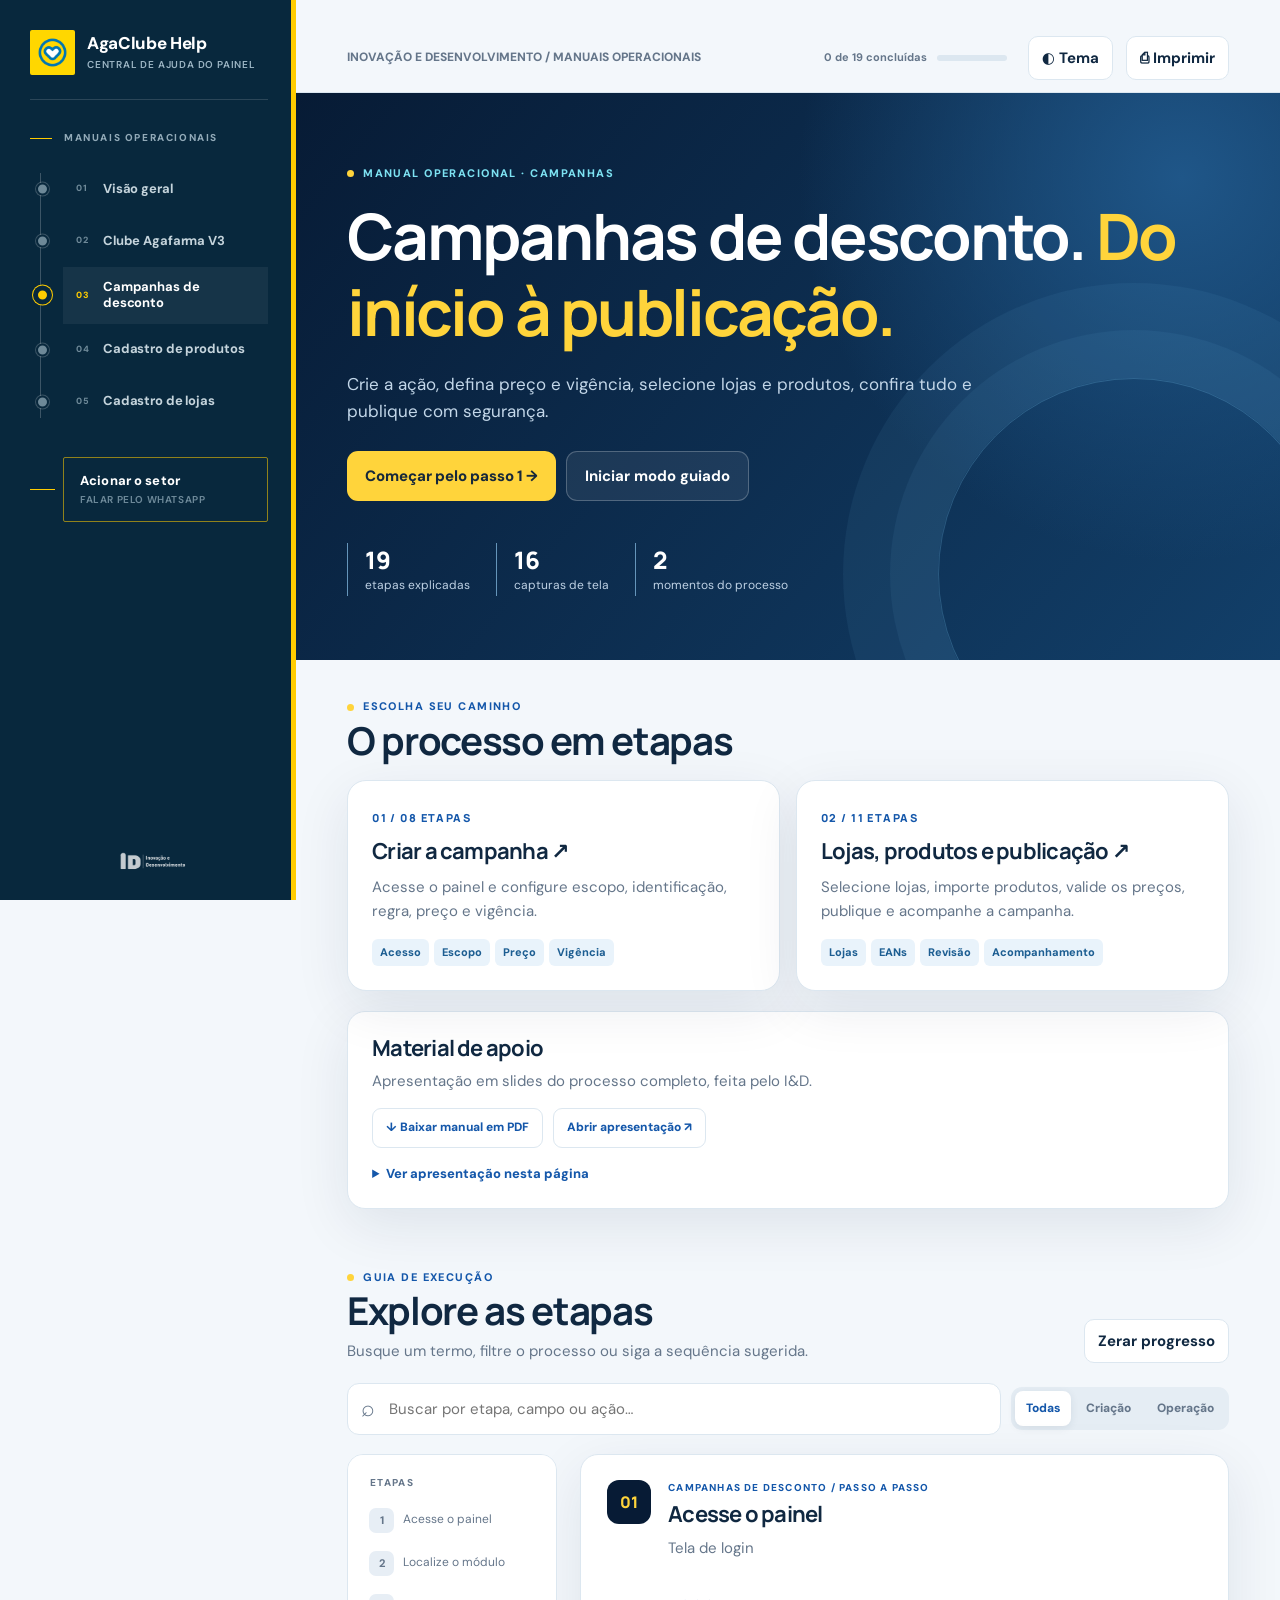
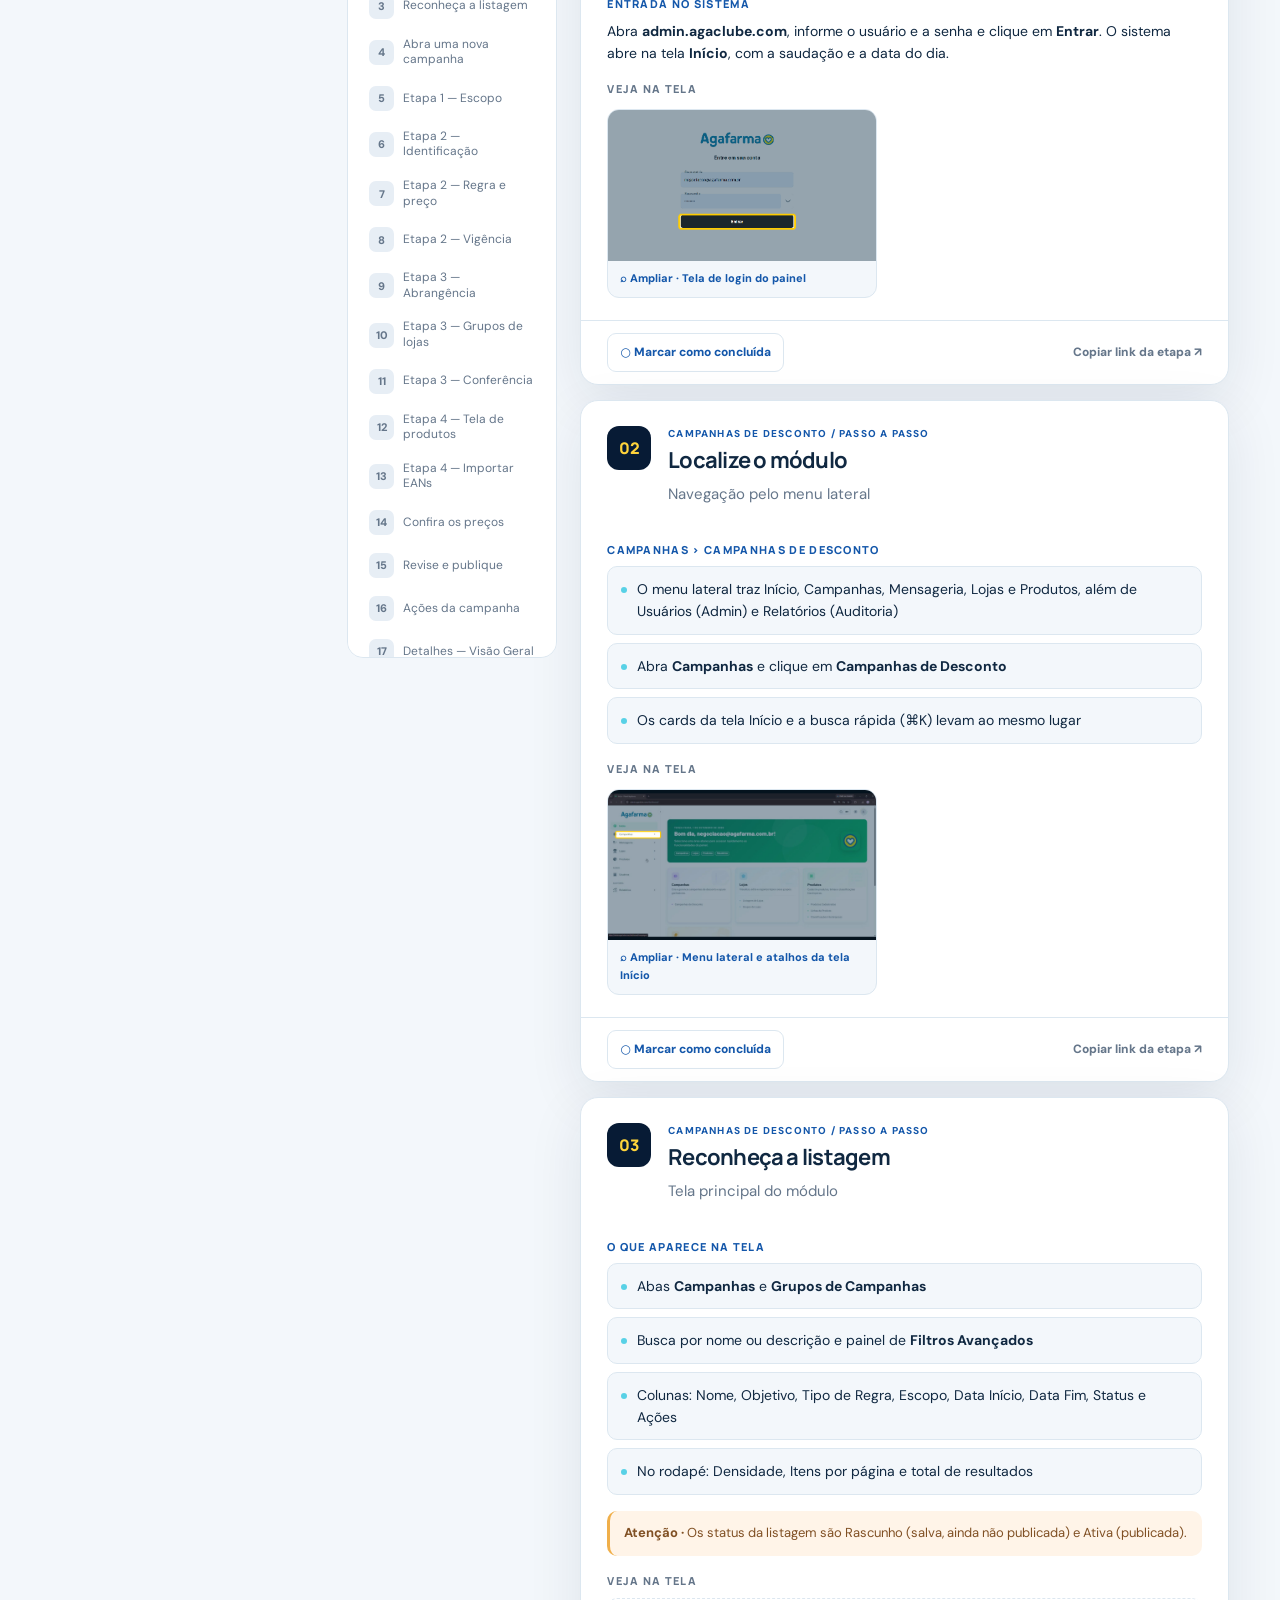
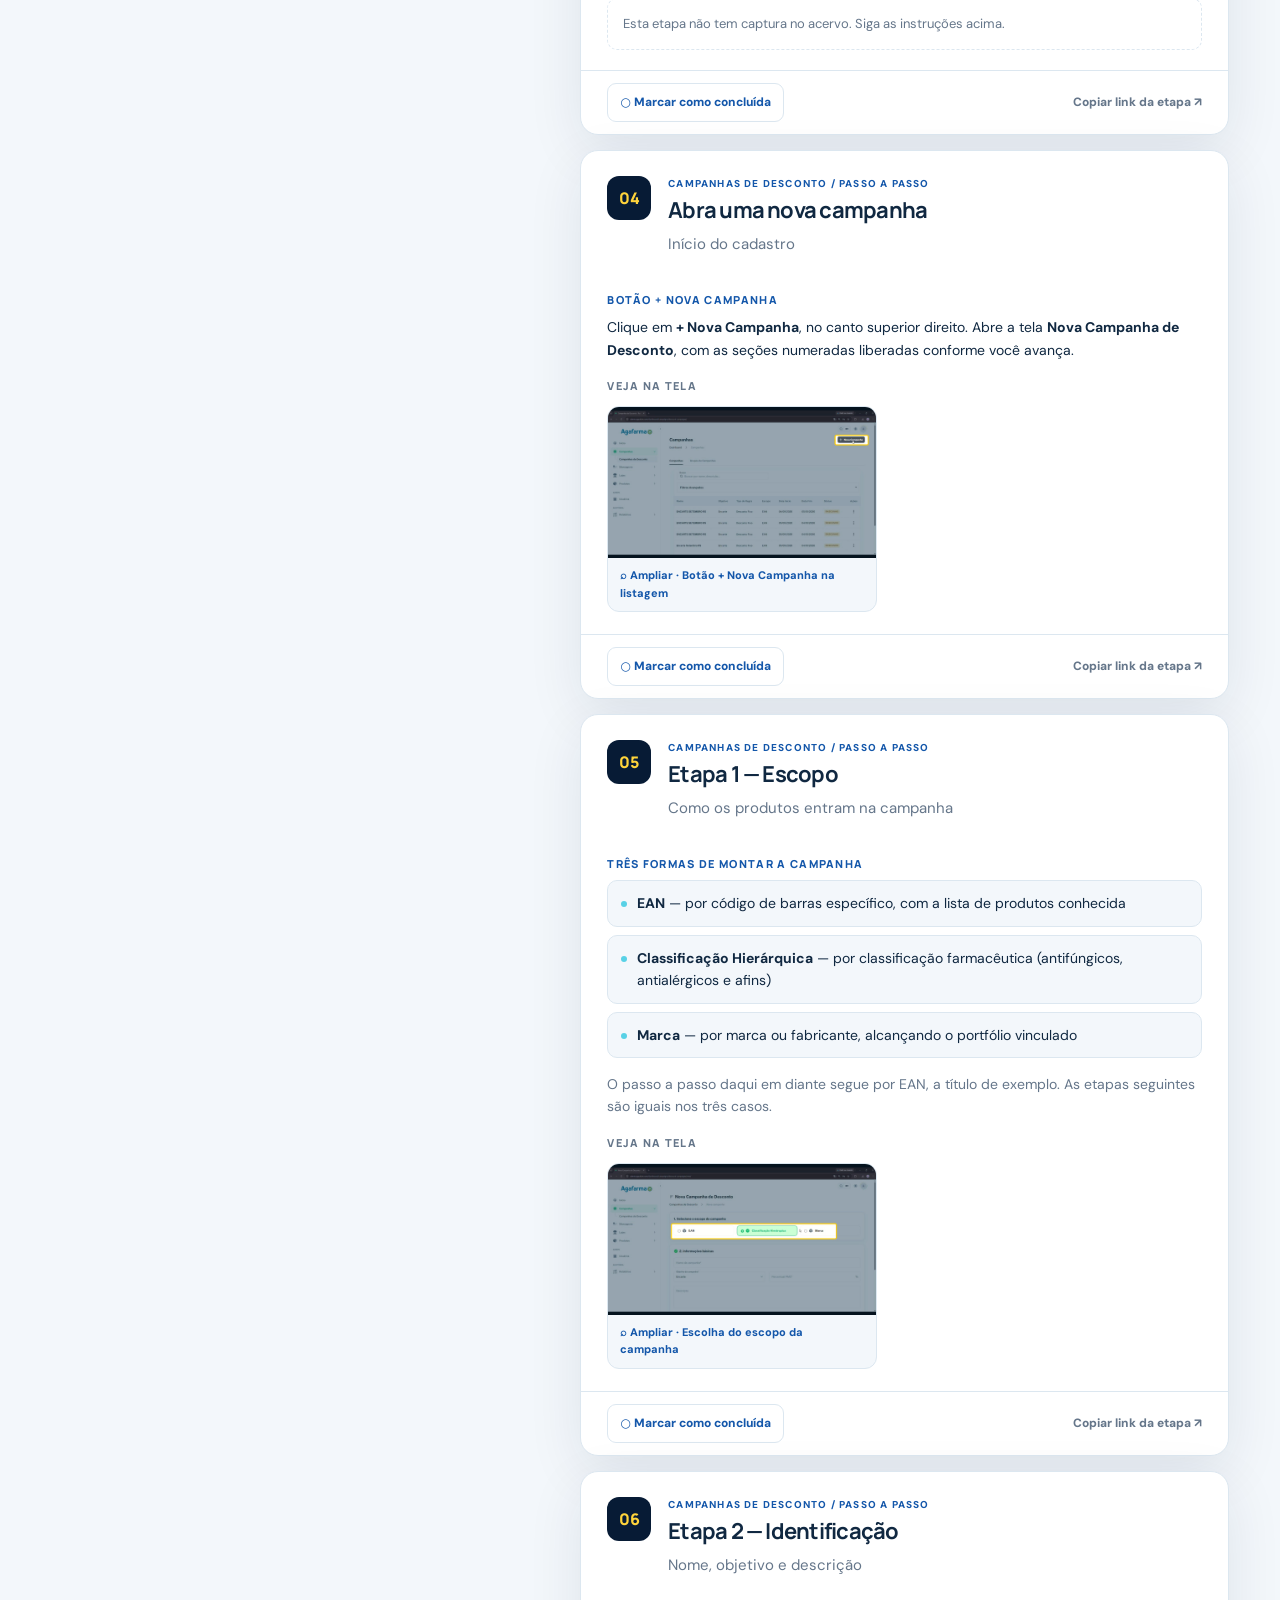
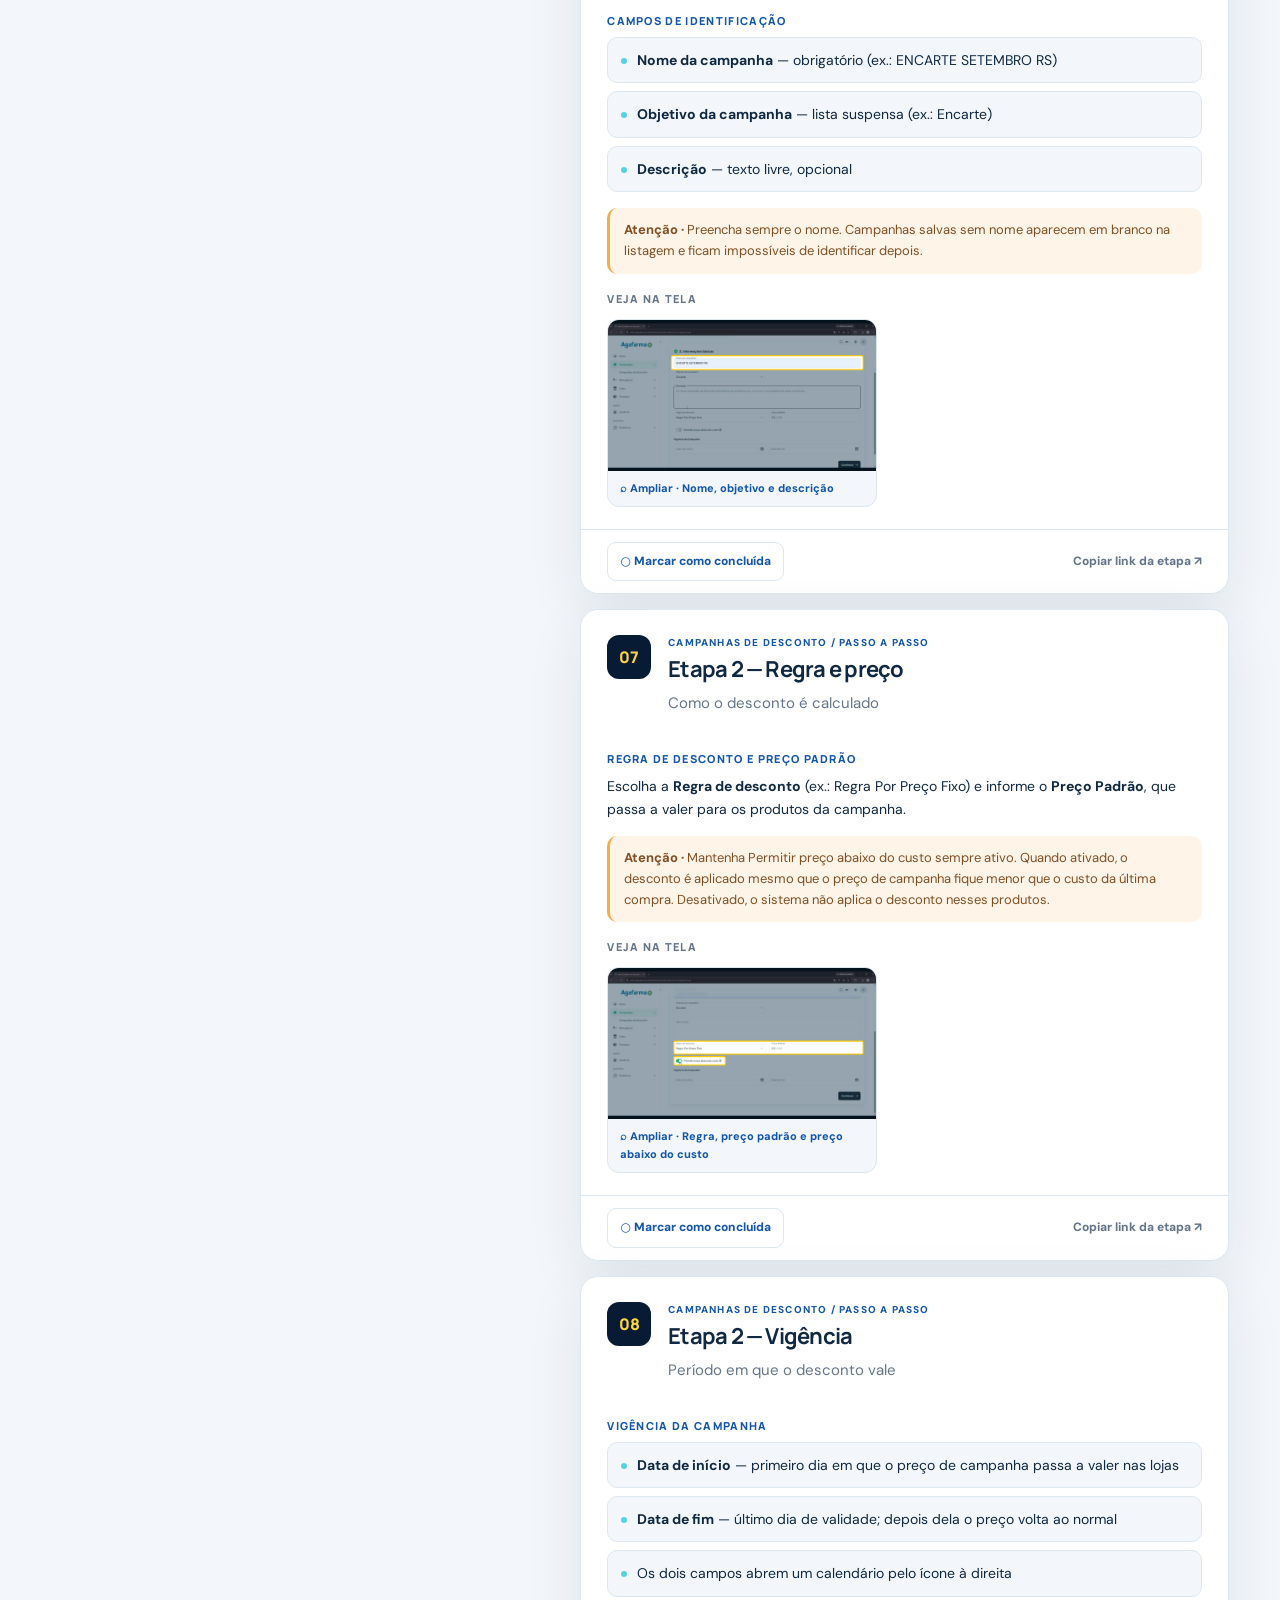
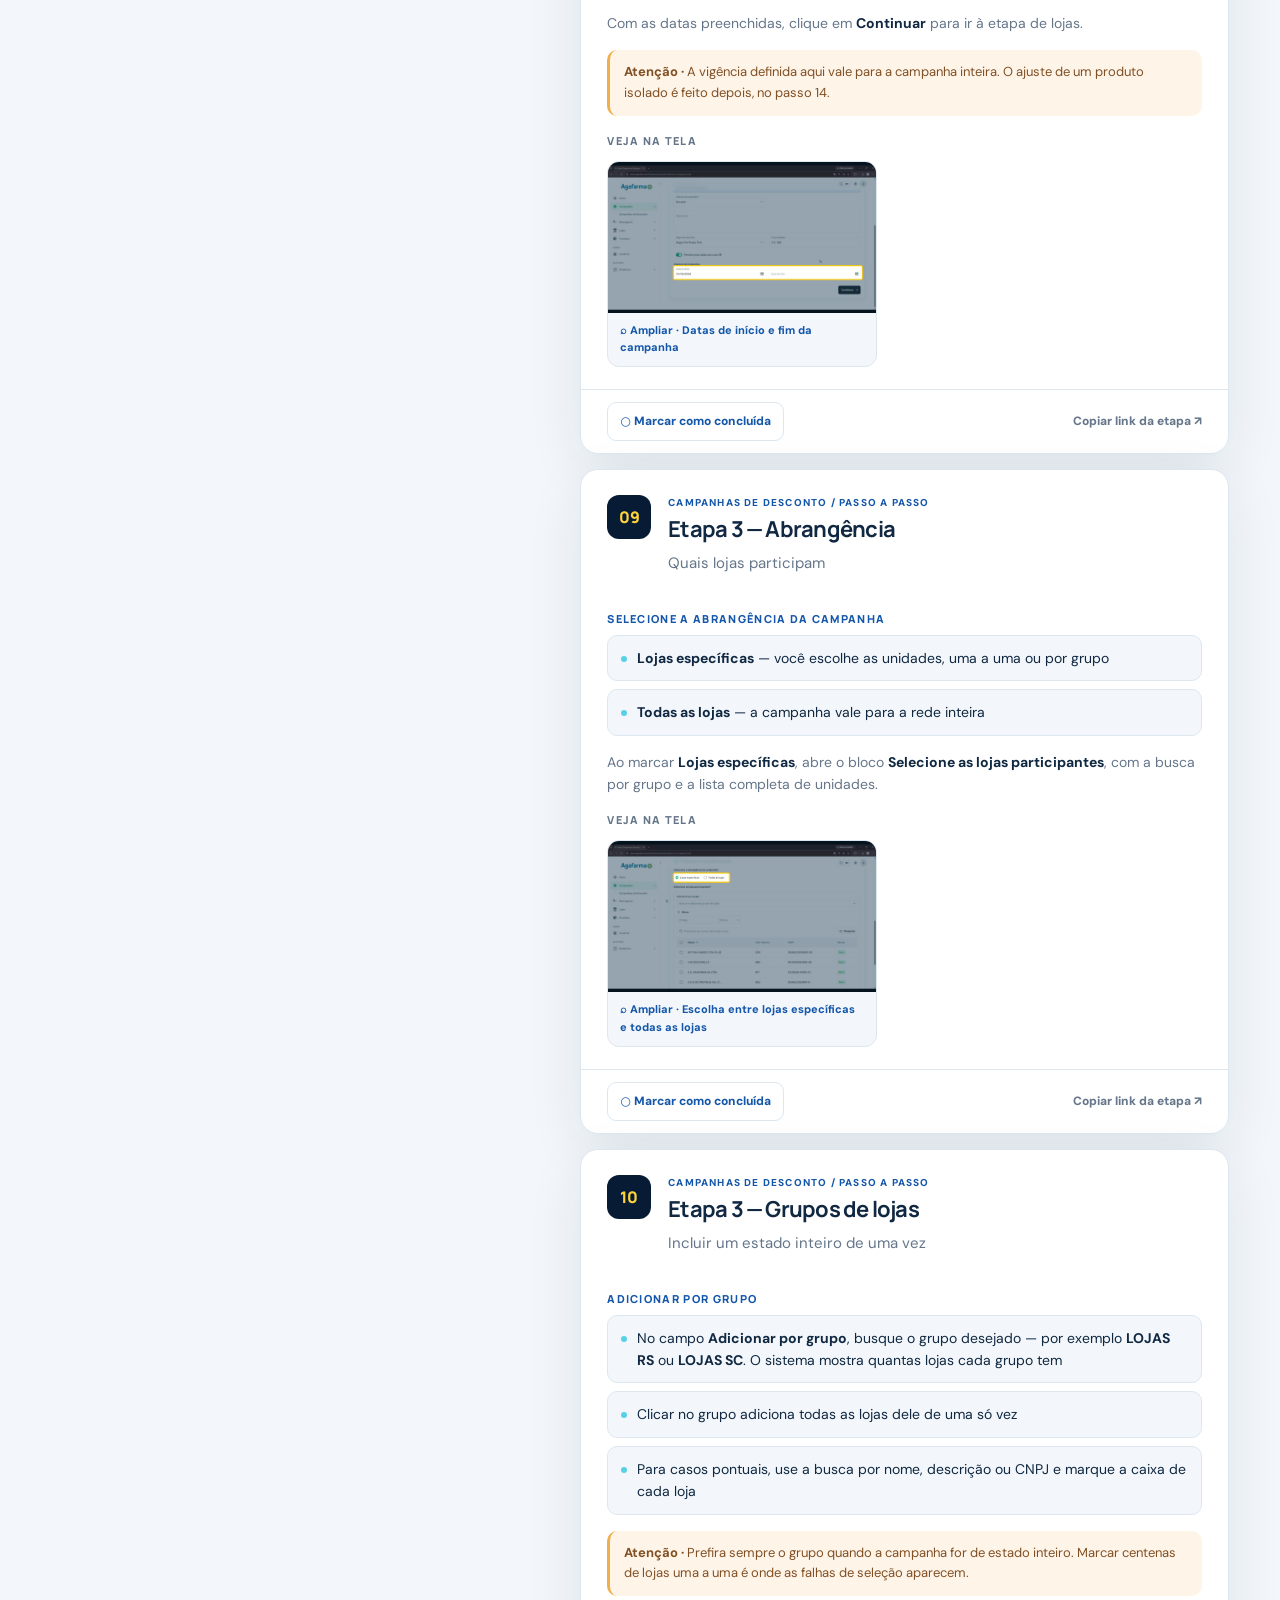
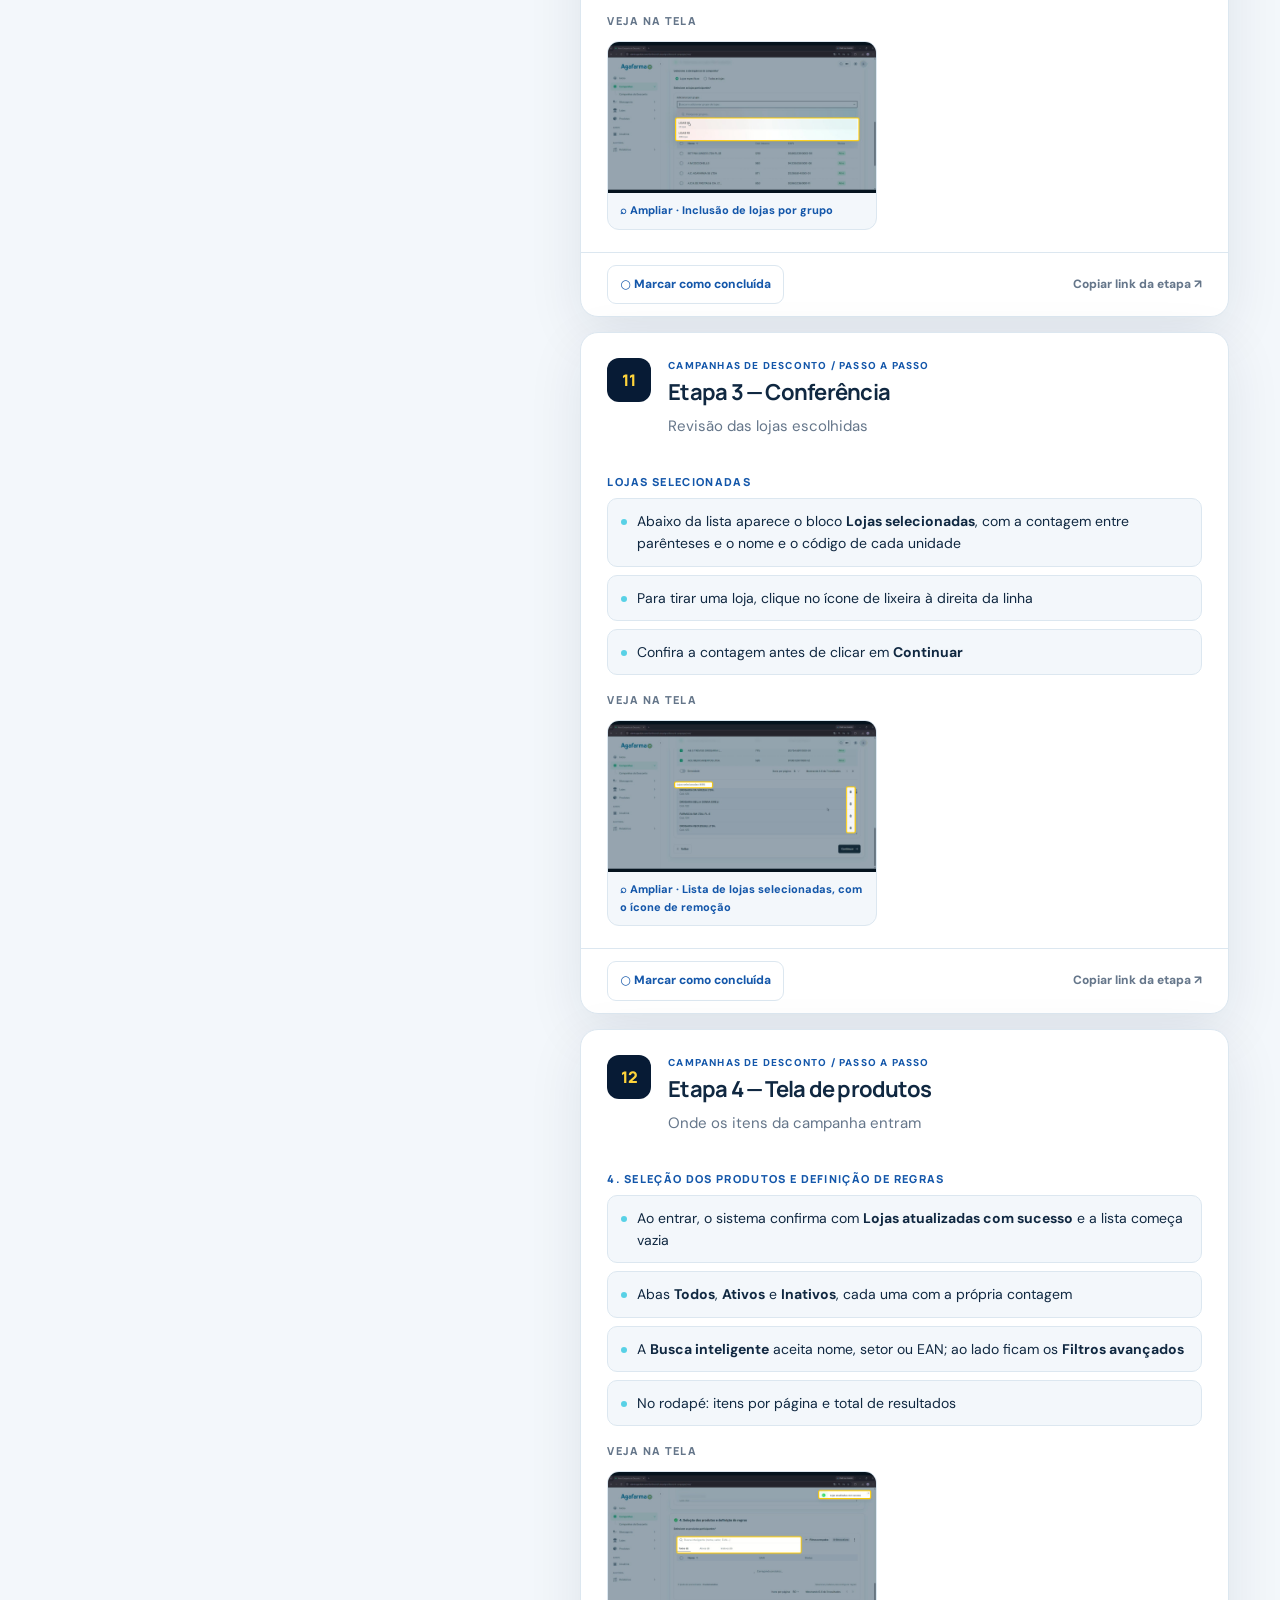
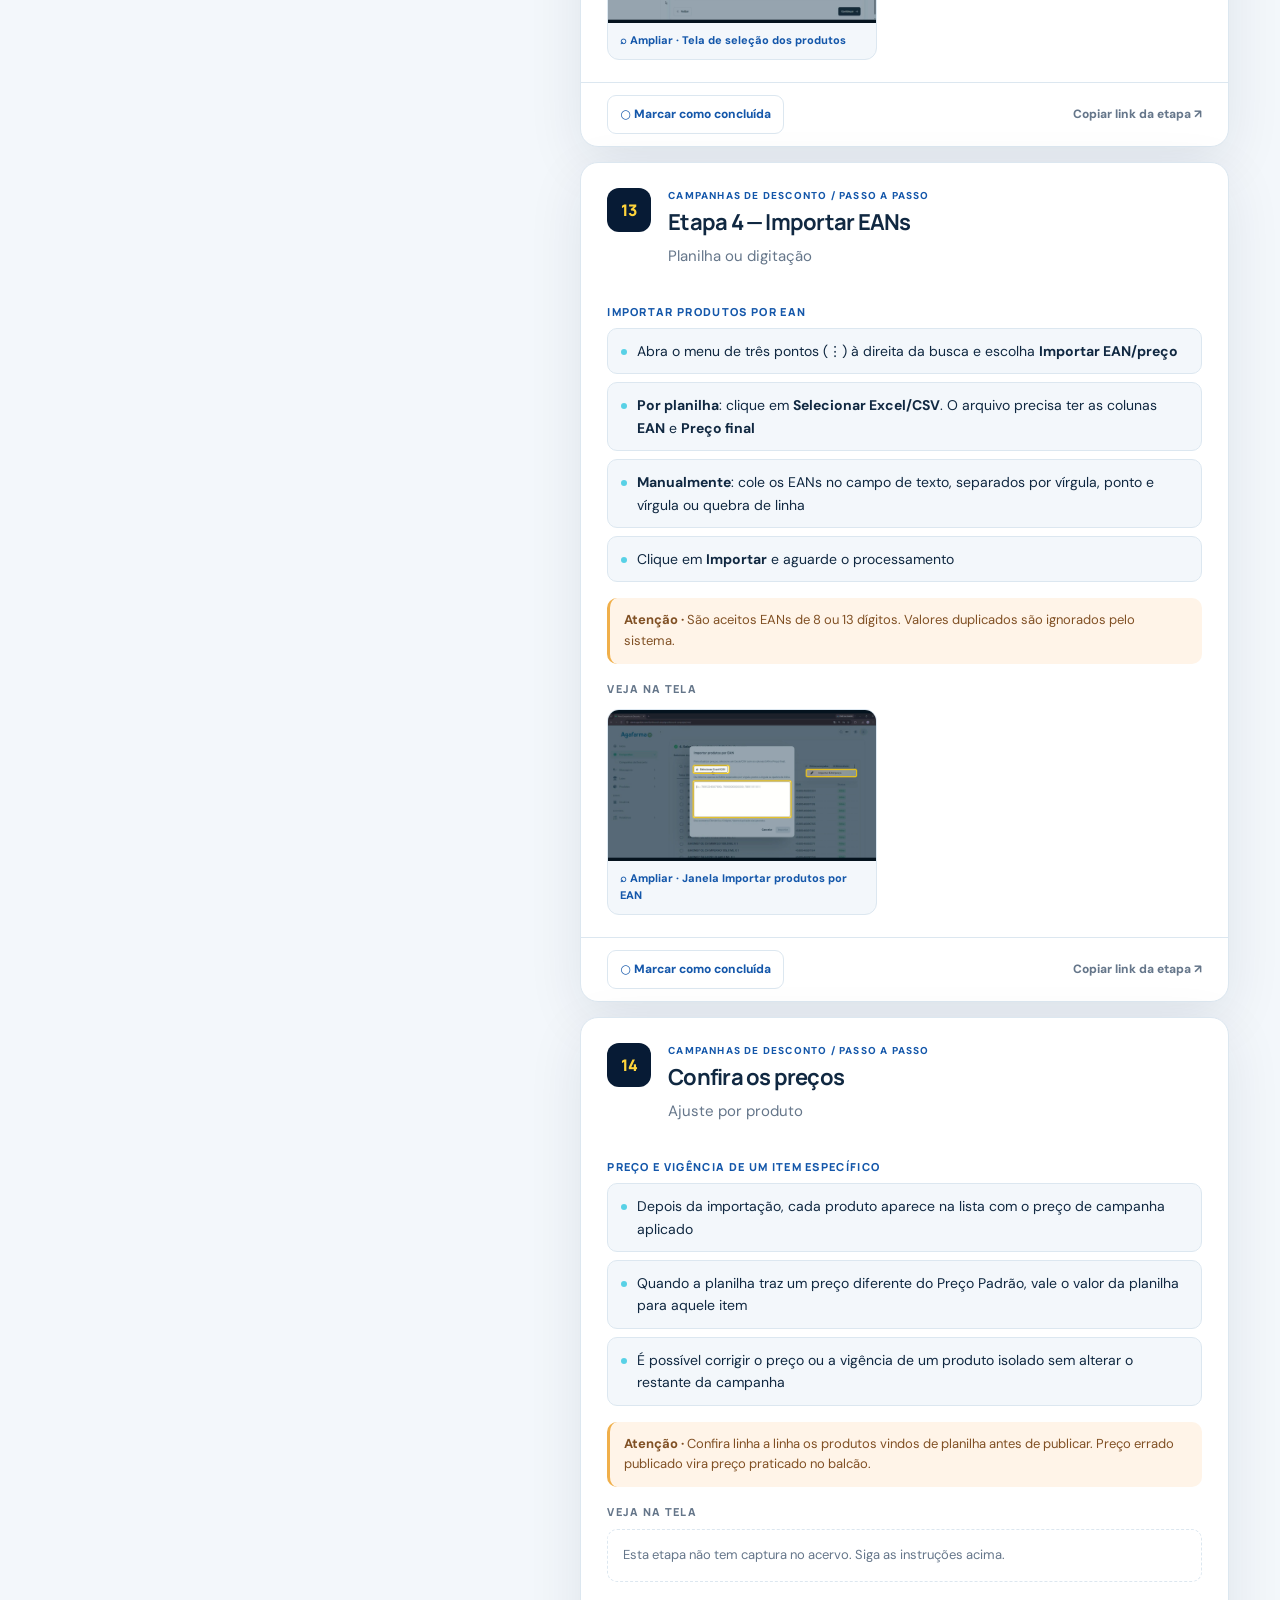
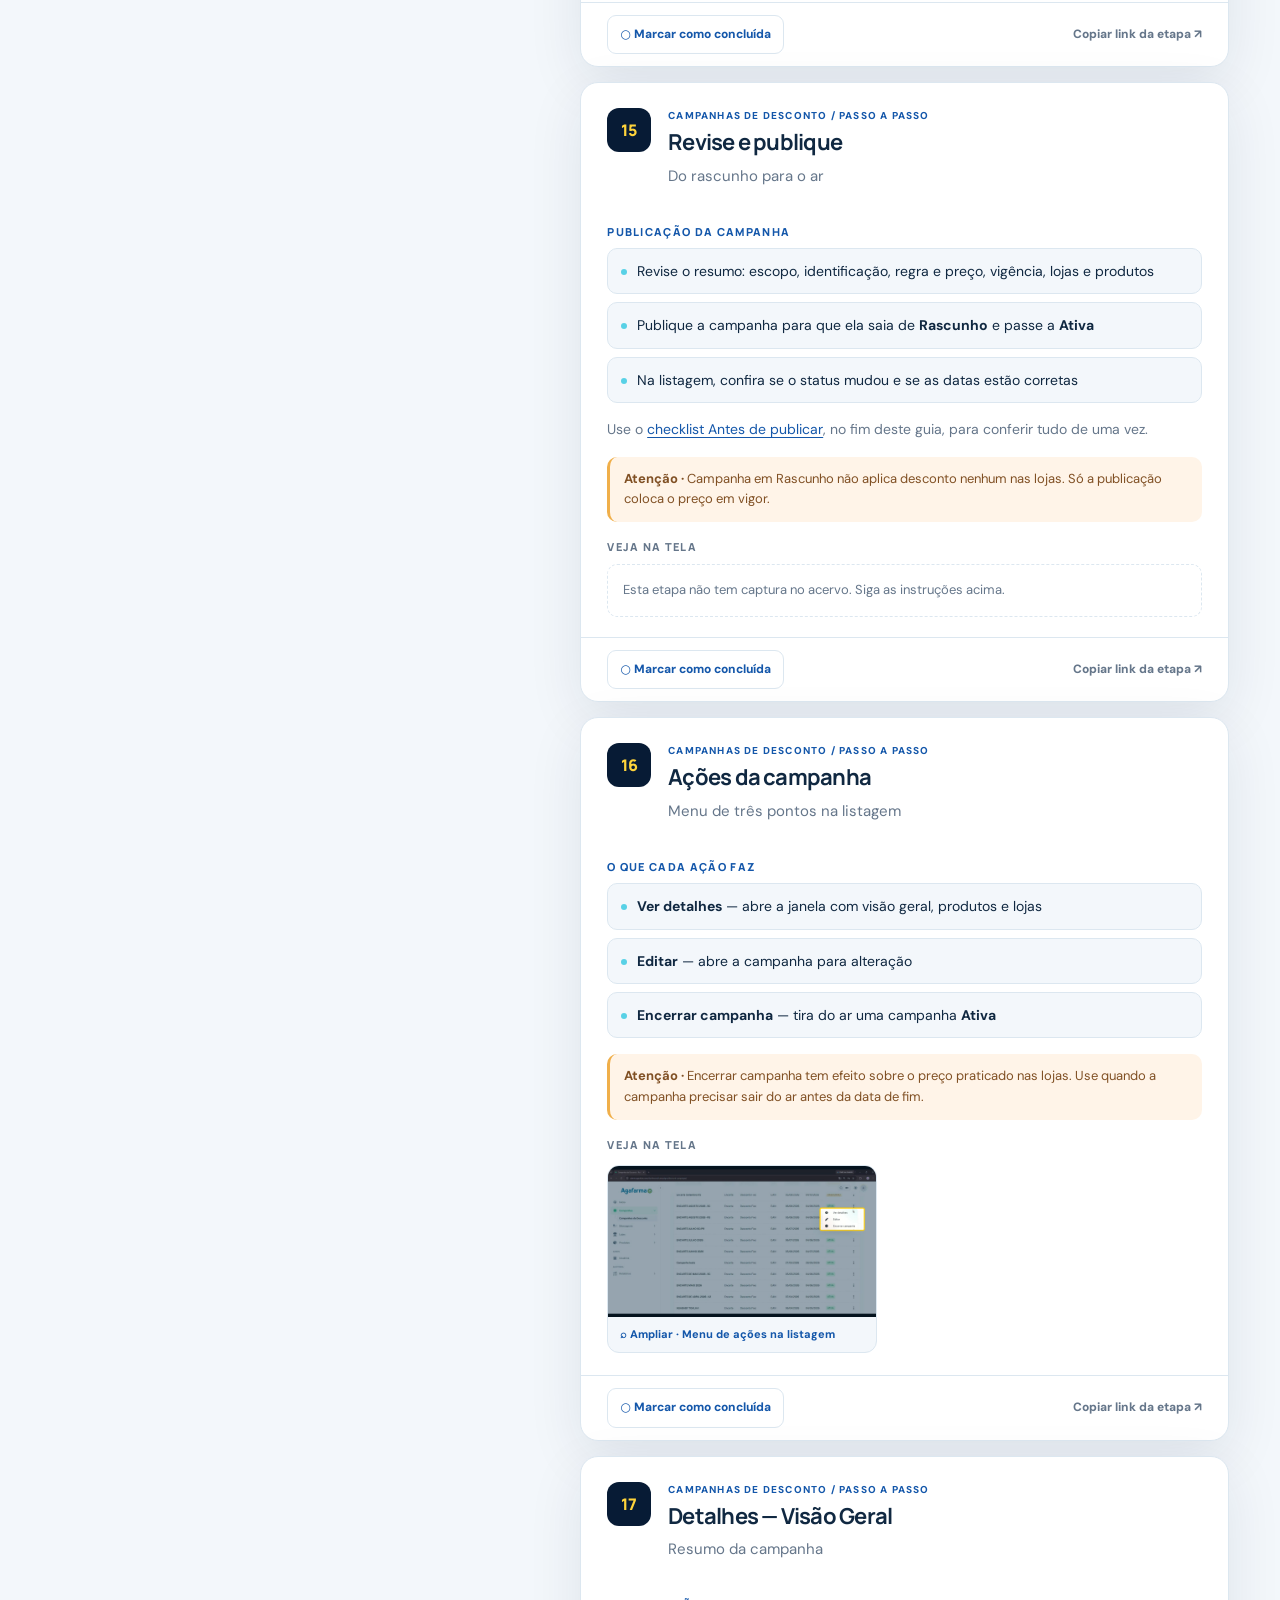
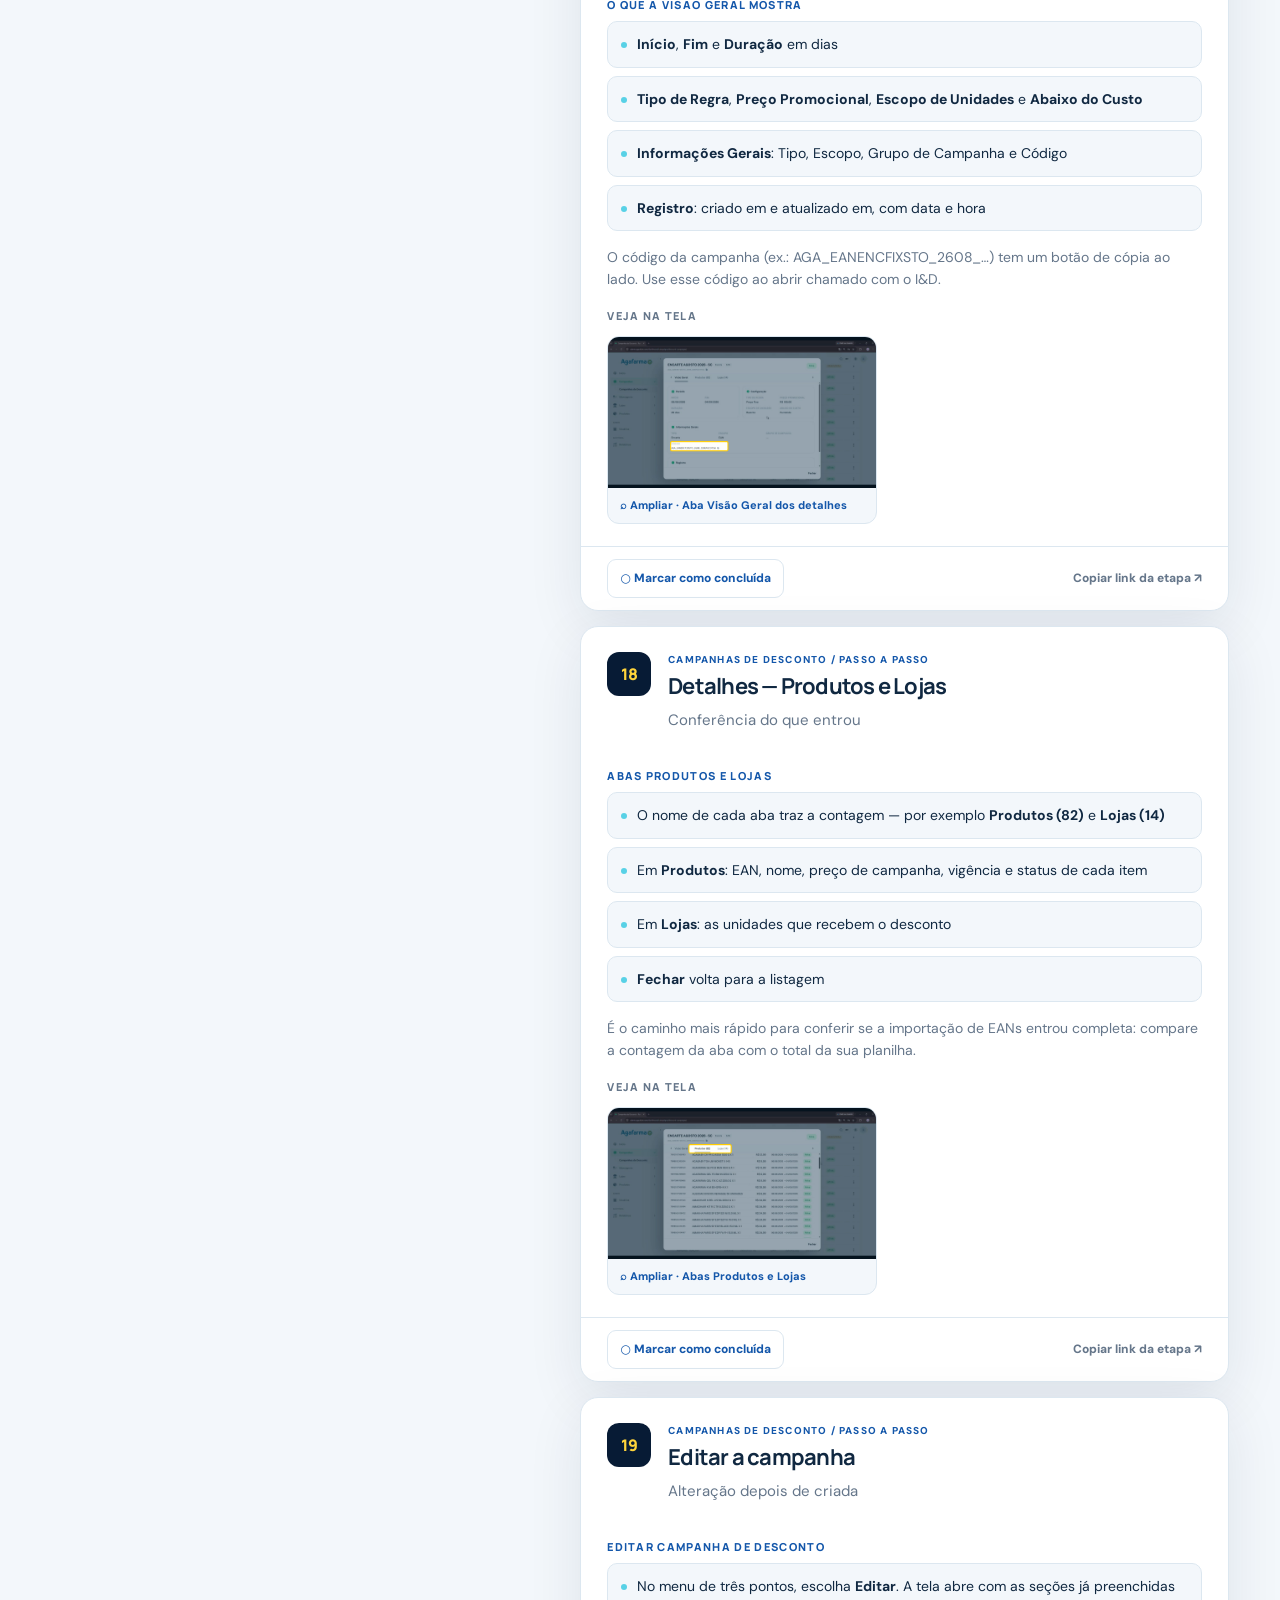
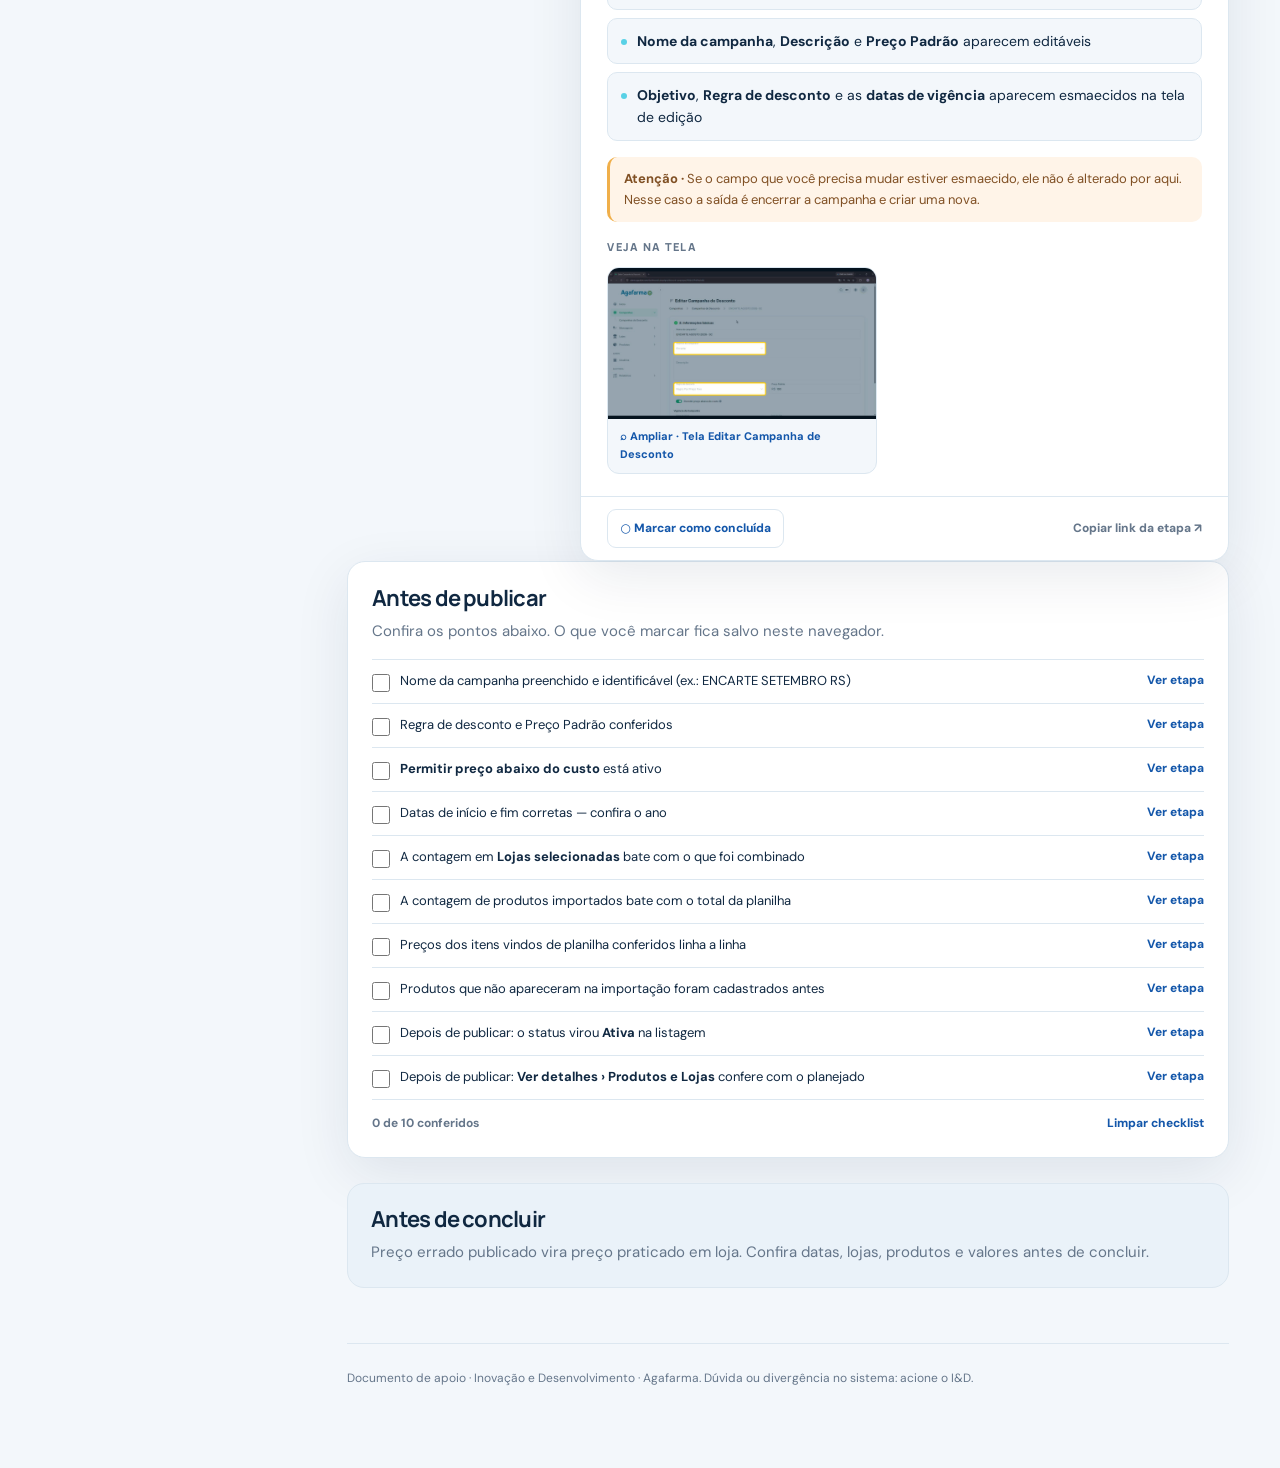
==== commit 970c4bc9: "Connect campanhas.html to shared manual catalog" ====
--- a/campanhas.html
+++ b/campanhas.html
@@ -7,7 +7,7 @@
 <link rel="preconnect" href="https://fonts.googleapis.com"><link rel="preconnect" href="https://fonts.gstatic.com" crossorigin>
 <link href="https://fonts.googleapis.com/css2?family=Inter:wght@400;600;700;800&family=DM+Sans:wght@400;500;600;700&family=Manrope:wght@400;500;600;700;800&display=swap" rel="stylesheet">
 <link rel="stylesheet" href="assets/css/styles.css"><link rel="stylesheet" href="assets/css/manual.css">
-<script src="assets/js/shell.js" defer></script><script src="assets/js/manual.js" defer></script>
+<script src="assets/js/catalog.js" defer></script>\n  <script src="assets/js/shell.js" defer></script><script src="assets/js/manual.js" defer></script>
 </head><body class="manual-v3" data-page="campanhas">
 <div class="faixa" aria-hidden="true"><i></i><i></i></div>
 <button class="menu-toggle" id="menu-toggle" type="button" aria-controls="sidebar" aria-expanded="false">
@@ -25,8 +25,8 @@
     <p class="sidebar-kicker">Manuais operacionais</p>
     <nav class="topo-nav" aria-label="Guias principais">
       <a href="index.html">Visão geral</a>
-      <a href="campanhas.html" aria-current="page">Campanhas</a>
       <a href="clube-v3.html">Clube V3</a>
+      <a href="campanhas.html">Campanhas</a>
       <a href="produtos.html">Produtos</a>
       <a href="lojas.html">Lojas</a>
     </nav>
--- a/assets/css/manual.css
+++ b/assets/css/manual.css
@@ -1,10 +1,8 @@
-
-@import url('https://fonts.googleapis.com/css2?family=DM+Sans:wght@400;500;600;700&family=Manrope:wght@400;500;600;700;800&display=swap');
 :root{--navy:#071b35;--navy2:#102b50;--blue:#1457aa;--sky:#58d1e6;--yellow:#ffd43b;--bg:#f3f7fb;--surface:#fff;--ink:#102841;--muted:#65768a;--line:#dce7f0;--soft:#e9f3fb;--danger:#9d3b31;--shadow:0 16px 55px rgba(9,36,72,.09)}
 *{box-sizing:border-box}html{scroll-behavior:smooth}body.manual-v3{margin:0;background:var(--bg);color:var(--ink);font:15px/1.6 'DM Sans',system-ui,sans-serif}button,input{font:inherit}button{cursor:pointer}button:focus-visible,a:focus-visible,input:focus-visible{outline:3px solid #e5a800;outline-offset:3px}a{color:inherit;text-decoration:none}h1,h2,h3,p{margin-top:0}h1,h2,h3{font-family:Manrope,system-ui,sans-serif;letter-spacing:-.035em;line-height:1.18}h1{font-size:clamp(39px,5vw,72px);max-width:850px;margin:14px 0 22px}h2{font-size:clamp(27px,3vw,42px)}h3{font-size:22px}small{font-size:12px}.app{display:block;min-height:100vh}.unused-sidebar{background:var(--navy);color:#e8f6ff;position:sticky;top:0;height:100vh;display:flex;flex-direction:column;padding:24px 16px;z-index:5;overflow-y:auto}.brand{display:flex;align-items:center;gap:12px;padding:2px 10px 25px;border-bottom:1px solid #29435f;font:800 17px Manrope,sans-serif;letter-spacing:-.025em}.brandmark{display:grid;place-items:center;width:38px;height:38px;border-radius:12px;background:var(--yellow);color:var(--navy);font-size:23px}.side-label{font:700 10px Manrope,sans-serif;letter-spacing:.15em;text-transform:uppercase;color:#92adc9;margin:26px 12px 9px}.nav-button{width:100%;text-align:left;border:0;background:none;color:#b6cce2;padding:11px 12px;border-radius:10px;font-weight:700;display:flex;gap:10px;align-items:center}.nav-button:hover,.nav-button.active{background:#183b65;color:white}.nav-button.active:before{content:'';background:var(--yellow);height:16px;width:4px;border-radius:4px}.side-bottom{margin-top:auto;padding:18px 10px 0;color:#a8c2dc;font-size:12px}.side-progress{height:7px;background:#2b4869;border-radius:8px;overflow:hidden;margin:9px 0}.side-progress span{display:block;height:100%;width:0;background:var(--yellow);transition:width .3s}.main{min-width:0}.topbar{position:sticky;top:0;z-index:4;background:rgba(243,247,251,.94);backdrop-filter:blur(16px);border-bottom:1px solid var(--line);padding:12px clamp(20px,4vw,64px);display:flex;gap:13px;align-items:center}.topbar .path{font-size:12px;font-weight:800;color:var(--muted);margin-right:auto}.iconbtn,.textbtn{border:1px solid var(--line);background:var(--surface);color:var(--ink);border-radius:10px;padding:9px 13px;font-weight:700}.iconbtn:hover,.textbtn:hover{border-color:var(--blue);color:var(--blue)}.mobile-brand{display:none}.container{max-width:1320px;margin:auto;padding:0 clamp(20px,4vw,64px) 80px}.hero{background:radial-gradient(circle at 90% 15%,#1f5688 0,transparent 38%),linear-gradient(130deg,#071b35,#123f69);color:#fff;position:relative;overflow:hidden}.hero:after{content:'';position:absolute;right:-50px;bottom:-110px;width:390px;height:390px;border:1px solid #75bfe744;border-radius:50%;box-shadow:0 0 0 48px #75bfe711,0 0 0 95px #75bfe711;pointer-events:none}.hero-inner{max-width:1320px;margin:auto;padding:67px clamp(20px,4vw,64px) 64px;position:relative;z-index:1}.eyebrow{display:inline-flex;align-items:center;gap:9px;text-transform:uppercase;letter-spacing:.13em;font-size:11px;font-weight:800;color:#7de2f2}.eyebrow:before{content:'';width:7px;height:7px;background:var(--yellow);border-radius:50%}.hero p{max-width:680px;color:#c3d7e9;font-size:17px}.hero-actions{display:flex;flex-wrap:wrap;gap:10px;margin-top:26px}.primary{border:0;background:var(--yellow);color:#17283a;padding:12px 18px;border-radius:11px;font-weight:800}.primary:hover{background:#ffe070}.ghost{background:#ffffff12;color:#fff;border:1px solid #ffffff3b;padding:12px 18px;border-radius:11px;font-weight:700}.ghost:hover{background:#ffffff25}.hero-stats{display:flex;gap:26px;flex-wrap:wrap;margin-top:42px}.hero-stats div{border-left:1px solid #6595ba;padding-left:17px;color:#bed1e4;font-size:12px}.hero-stats strong{display:block;color:#fff;font:800 24px Manrope}.overview{padding-top:34px}.section-heading{display:flex;align-items:end;justify-content:space-between;gap:15px;margin:0 0 17px}.section-heading h2{margin:0}.section-heading p{color:var(--muted);margin:5px 0 0}.overview-cards{display:grid;grid-template-columns:repeat(2,minmax(0,1fr));gap:16px}.overview-card{border:1px solid var(--line);border-radius:19px;background:var(--surface);padding:24px;box-shadow:var(--shadow);text-align:left;transition:transform .2s,border-color .2s}.overview-card:hover{transform:translateY(-3px);border-color:#75bde1}.overview-card .count{font:800 11px Manrope;letter-spacing:.13em;color:var(--blue);text-transform:uppercase}.overview-card h3{margin:10px 0}.overview-card p{color:var(--muted);margin-bottom:16px}.mini-flow{display:flex;gap:5px;flex-wrap:wrap}.mini-flow span{background:var(--soft);color:#1d5e92;padding:5px 8px;border-radius:6px;font-size:11px;font-weight:800}.workspace{padding-top:55px;scroll-margin-top:80px}.toolrow{display:flex;align-items:center;flex-wrap:wrap;gap:10px;margin:20px 0 19px}.search{position:relative;flex:1 1 250px}.search input{width:100%;border:1px solid var(--line);border-radius:12px;background:var(--surface);color:var(--ink);padding:13px 15px 13px 41px;outline:none}.search:before{content:'⌕';font-size:23px;position:absolute;left:14px;top:7px;color:var(--muted)}.segmented{display:flex;gap:4px;background:#e5edf4;padding:4px;border-radius:11px}.segmented button{border:0;background:none;padding:8px 11px;border-radius:8px;color:var(--muted);font-size:12px;font-weight:800}.segmented button.selected{background:var(--surface);color:var(--blue);box-shadow:0 2px 8px #142b4316}.layout{display:grid;grid-template-columns:210px minmax(0,1fr);gap:23px;align-items:start}.step-index{position:sticky;top:79px;max-height:calc(100vh - 96px);overflow:auto;background:var(--surface);border:1px solid var(--line);padding:12px;border-radius:16px}.step-index .label{font-size:10px;text-transform:uppercase;letter-spacing:.13em;font-weight:800;color:var(--muted);padding:8px 10px}.step-link{display:flex;align-items:center;gap:9px;width:100%;text-align:left;padding:9px;border:0;background:transparent;border-radius:8px;font-size:12px;color:var(--muted);line-height:1.3}.step-link:hover,.step-link.current{background:var(--soft);color:var(--blue);font-weight:800}.step-link .n{display:grid;place-items:center;flex:none;width:25px;height:25px;border-radius:7px;background:#e7eef5;font-size:11px;font-weight:800}.step-link.done .n{background:#d9f3e8;color:#13714e}.step-link.current .n{background:var(--blue);color:#fff}.step-list{display:grid;gap:15px}.step-card{border:1px solid var(--line);background:var(--surface);border-radius:18px;overflow:hidden;box-shadow:var(--shadow);scroll-margin-top:92px}.step-card.hidden{display:none}.step-head{display:flex;align-items:flex-start;gap:17px;padding:25px 26px 18px}.step-num{display:grid;place-items:center;flex:none;width:44px;height:44px;border-radius:12px;background:var(--navy);color:var(--yellow);font:800 16px Manrope}.step-meta{text-transform:uppercase;font-size:10px;font-weight:800;letter-spacing:.12em;color:var(--blue);margin-bottom:6px}.step-head h3{margin:0 0 8px}.step-head p{color:var(--muted);margin:0;max-width:700px}.step-body{padding:0 26px 20px}.step-body h4{font:800 11px Manrope;letter-spacing:.12em;text-transform:uppercase;color:var(--muted);margin:17px 0 10px}.actions{padding:0 0 0 21px;margin:0}.actions li{padding:0 0 8px 5px}.fields{display:grid;grid-template-columns:repeat(2,minmax(0,1fr));gap:8px}.field{background:var(--bg);border:1px solid var(--line);border-radius:10px;padding:11px 13px}.field b{display:block;font-size:13px;margin-bottom:2px}.field span{font-size:13px;color:var(--muted)}.note{border-radius:10px;padding:12px 14px;font-size:13px;margin-top:16px;background:#e8f6f7;color:#145367;border-left:3px solid #48b5ce}.note.warn{background:#fff4e8;color:#805024;border-left-color:#f0af4a}.shots{display:flex;gap:10px;overflow:auto;padding:3px 0 2px;scrollbar-width:thin}.shot{border:1px solid var(--line);background:var(--bg);padding:0;text-align:left;min-width:min(270px,85%);width:270px;border-radius:12px;overflow:hidden}.shot img{display:block;width:100%;aspect-ratio:1400/788;object-fit:cover}.shot span{display:block;padding:9px 12px;font-size:11px;font-weight:800;color:var(--blue)}.shot:hover{border-color:var(--blue)}.step-footer{border-top:1px solid var(--line);padding:12px 26px;display:flex;gap:10px;justify-content:space-between;align-items:center;flex-wrap:wrap}.complete{border:1px solid var(--line);background:var(--surface);padding:9px 12px;border-radius:9px;font-size:12px;font-weight:800;color:var(--blue)}.complete.done{background:#e4f7ef;border-color:#b7e4cf;color:#166948}.linkbtn{border:0;background:transparent;color:var(--muted);font-size:12px;font-weight:800}.linkbtn:hover{color:var(--blue)}.empty{background:var(--surface);padding:50px;text-align:center;border:1px dashed var(--line);border-radius:16px;color:var(--muted)}.bottom-note{background:#eaf2f9;border:1px solid var(--line);border-radius:17px;padding:23px;margin-top:25px}.bottom-note h3{margin:0 0 7px}.bottom-note p{color:var(--muted);margin:0}.footer{color:var(--muted);font-size:12px;margin-top:55px;border-top:1px solid var(--line);padding-top:25px}.modal{border:0;padding:0;background:transparent;max-width:min(96vw,1500px);max-height:96vh;color:#fff}.modal::backdrop{background:#031024e8;backdrop-filter:blur(8px)}.modal-wrap{position:relative}.modal img{display:block;max-width:100%;max-height:85vh;object-fit:contain;margin:auto;border-radius:6px}.modal-caption{text-align:center;padding:9px 0}.modal-close{position:absolute;right:6px;top:6px;border:0;border-radius:9px;background:#071b35;color:white;padding:8px 12px;font-weight:800}.toast{position:fixed;bottom:22px;left:50%;transform:translate(-50%,20px);background:var(--navy);color:white;padding:9px 17px;border-radius:10px;z-index:20;opacity:0;transition:.2s;pointer-events:none}.toast.show{opacity:1;transform:translate(-50%,0)}.reader .overview,.reader .bottom-note{display:none}.reader .step-card{display:none}.reader .step-card.reader-active{display:block}.reader-controls{display:none;gap:9px;align-items:center;flex-wrap:wrap;margin:0 0 17px}.reader .reader-controls{display:flex}.reader-controls span{margin:auto;color:var(--muted);font-size:12px;font-weight:800}.theme-dark{--bg:#0a1c31;--surface:#132b46;--ink:#eff8ff;--muted:#a9bfd4;--line:#2e4b69;--soft:#213f5e;--shadow:none}.theme-dark .topbar{background:#0a1c31eF}.theme-dark .segmented{background:#203c5c}.theme-dark .field,.theme-dark .shot{background:#1b3755}.theme-dark .note{background:#163e4d;color:#b6e9ef}.theme-dark .note.warn{background:#4a3926;color:#ffdda3}.theme-dark .bottom-note{background:#162e49}
 @media(max-width:1000px){.app{grid-template-columns:1fr}.unused-sidebar{display:none}.mobile-brand{display:inline;font:800 14px Manrope}.topbar .path{display:none}.topbar{gap:8px}.layout{grid-template-columns:1fr}.step-index{position:static;max-height:none;display:flex;overflow:auto;gap:5px}.step-index .label{display:none}.step-link{min-width:135px}.hero-inner{padding-top:53px}}
 @media(max-width:650px){.overview-cards,.fields{grid-template-columns:1fr}.hero-stats{gap:18px}.hero-stats div{min-width:110px}.topbar{padding:10px 16px}.topbar .iconbtn{padding:8px;font-size:12px}.step-head{padding:20px 17px 14px}.step-body{padding:0 17px 17px}.step-footer{padding:12px 17px}.section-heading{align-items:start;flex-direction:column}.segmented{width:100%;overflow:auto}.segmented button{white-space:nowrap;flex:1}.shot{min-width:220px}}
-@media print{.sidebar,.topbar,.hero-actions,.toolrow,.step-index,.step-footer,.reader-controls,.overview-cards,.modal,.toast,.shot span{display:none!important}.app,.layout{display:block}.hero{background:#fff!important;color:#111!important}.hero-inner{padding:0 0 22px}.hero p,.hero-stats div,.hero-stats strong{color:#333}.container{padding:0}.workspace{padding:0}.step-card,.reader .step-card{display:block!important;box-shadow:none;break-inside:avoid;margin:0 0 14px;border-color:#bbb}.step-card.hidden{display:block}.step-body{padding-bottom:12px}.shots{display:flex;flex-wrap:wrap}.shot{width:220px;min-width:0}.shot img{width:100%}.bottom-note{display:block!important}.footer{margin-top:15px}body{color:#111;background:white}}
+@media print{.app-sidebar,.topbar,.hero-actions,.toolrow,.step-index,.step-footer,.reader-controls,.overview-cards,.modal,.toast,.shot span{display:none!important}.app,.layout{display:block}.hero{background:#fff!important;color:#111!important}.hero-inner{padding:0 0 22px}.hero p,.hero-stats div,.hero-stats strong{color:#333}.container{padding:0}.workspace{padding:0}.step-card,.reader .step-card{display:block!important;box-shadow:none;break-inside:avoid;margin:0 0 14px;border-color:#bbb}.step-card.hidden{display:block}.step-body{padding-bottom:12px}.shots{display:flex;flex-wrap:wrap}.shot{width:220px;min-width:0}.shot img{width:100%}.bottom-note{display:block!important}.footer{margin-top:15px}body{color:#111;background:white}}
 @media(prefers-reduced-motion:reduce){html{scroll-behavior:auto}*{transition:none!important}}
 
 .app{display:block;min-height:0}.unused-sidebar{display:none}.app .main{width:100%;max-width:none;padding:0}.mobile-brand{display:none}.theme-dark{background:#0a1c31!important}@media(max-width:1080px){.mobile-brand{display:inline}}@media print{.app-main{width:100%!important;margin:0!important}.app .main{max-width:none}}
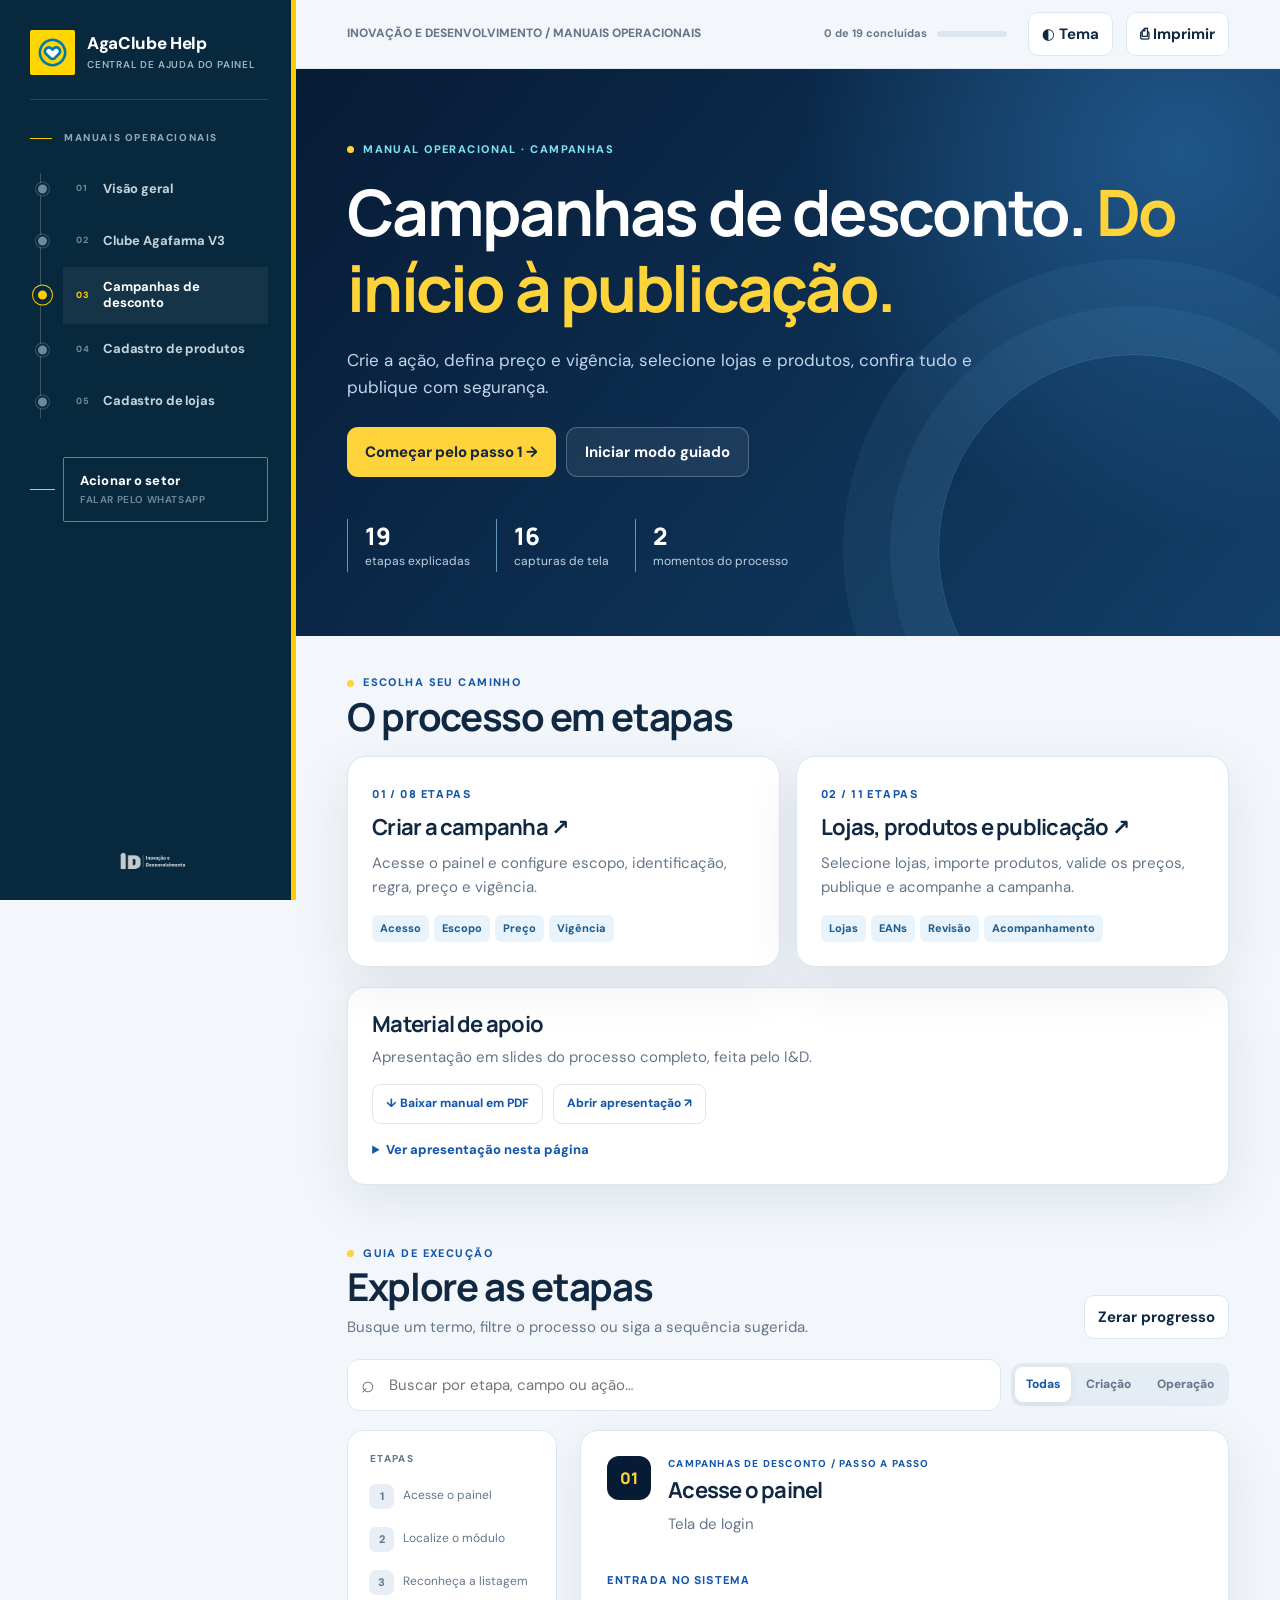
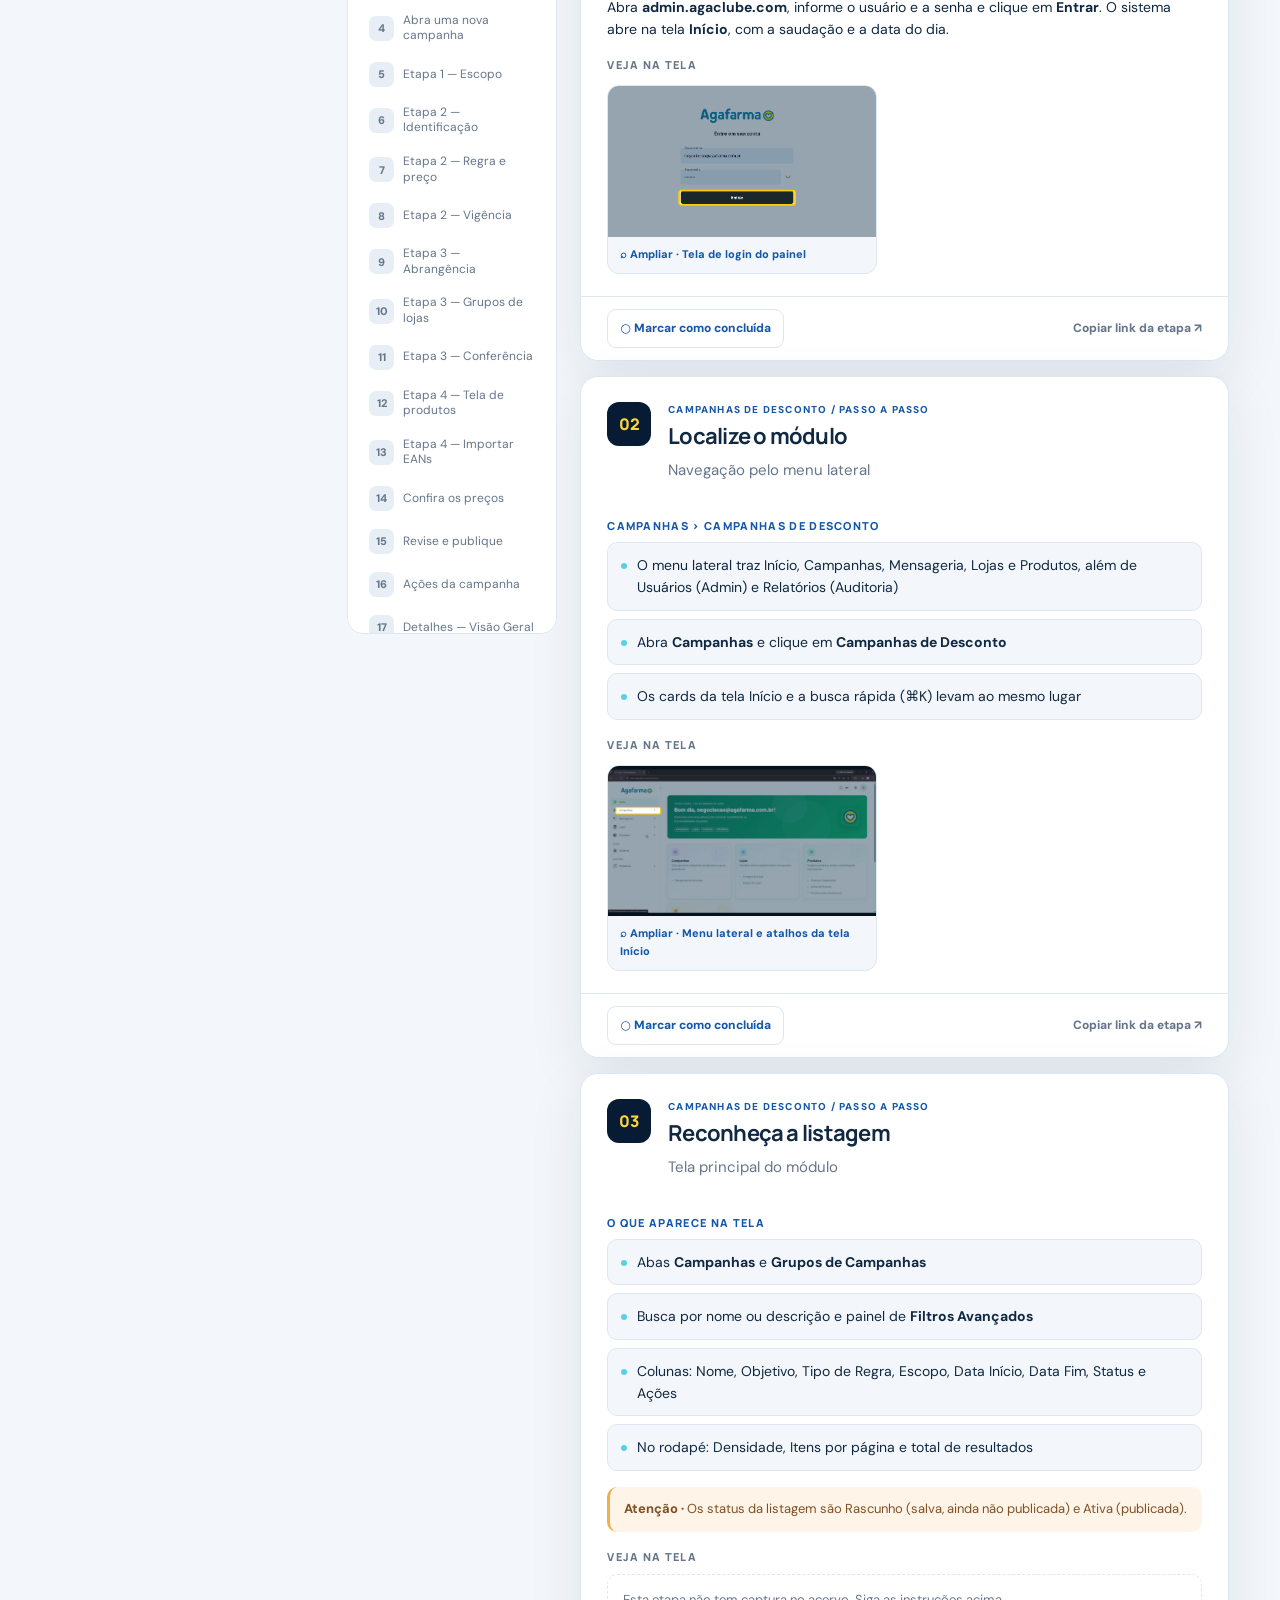
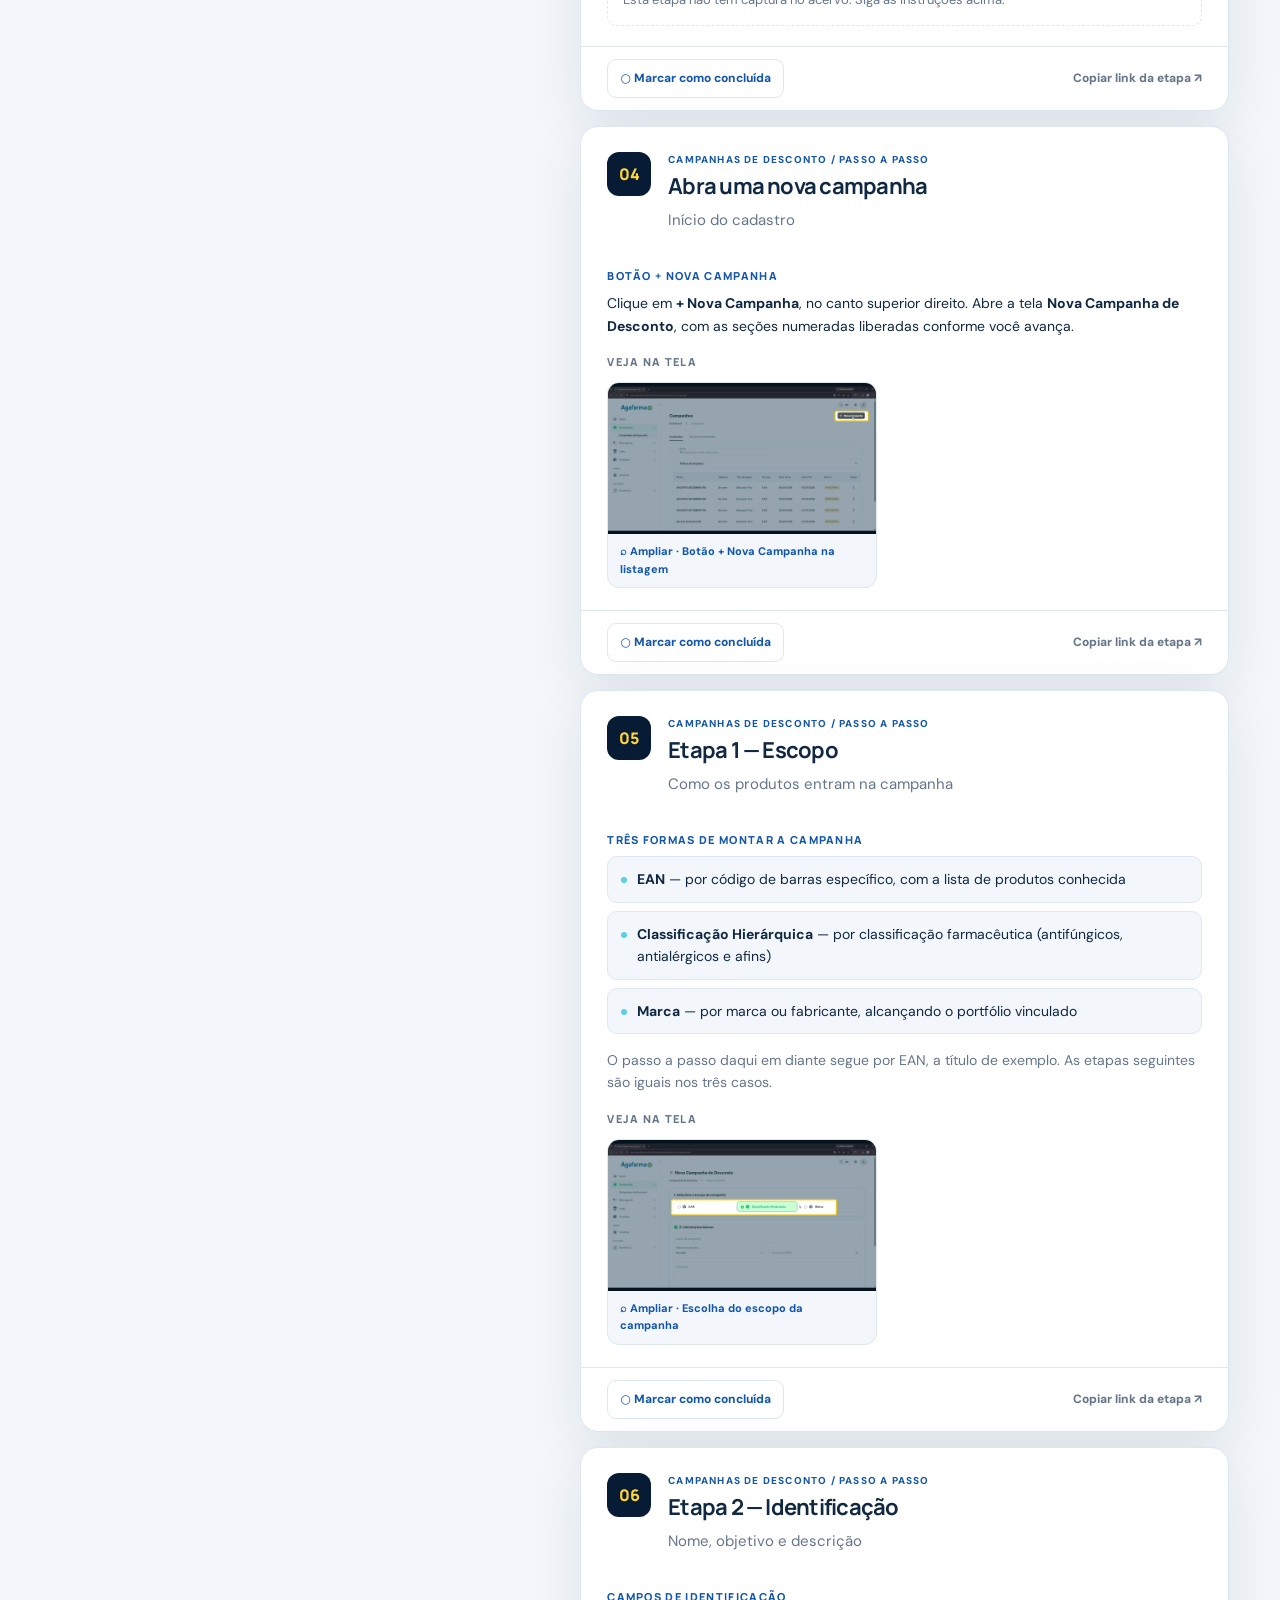
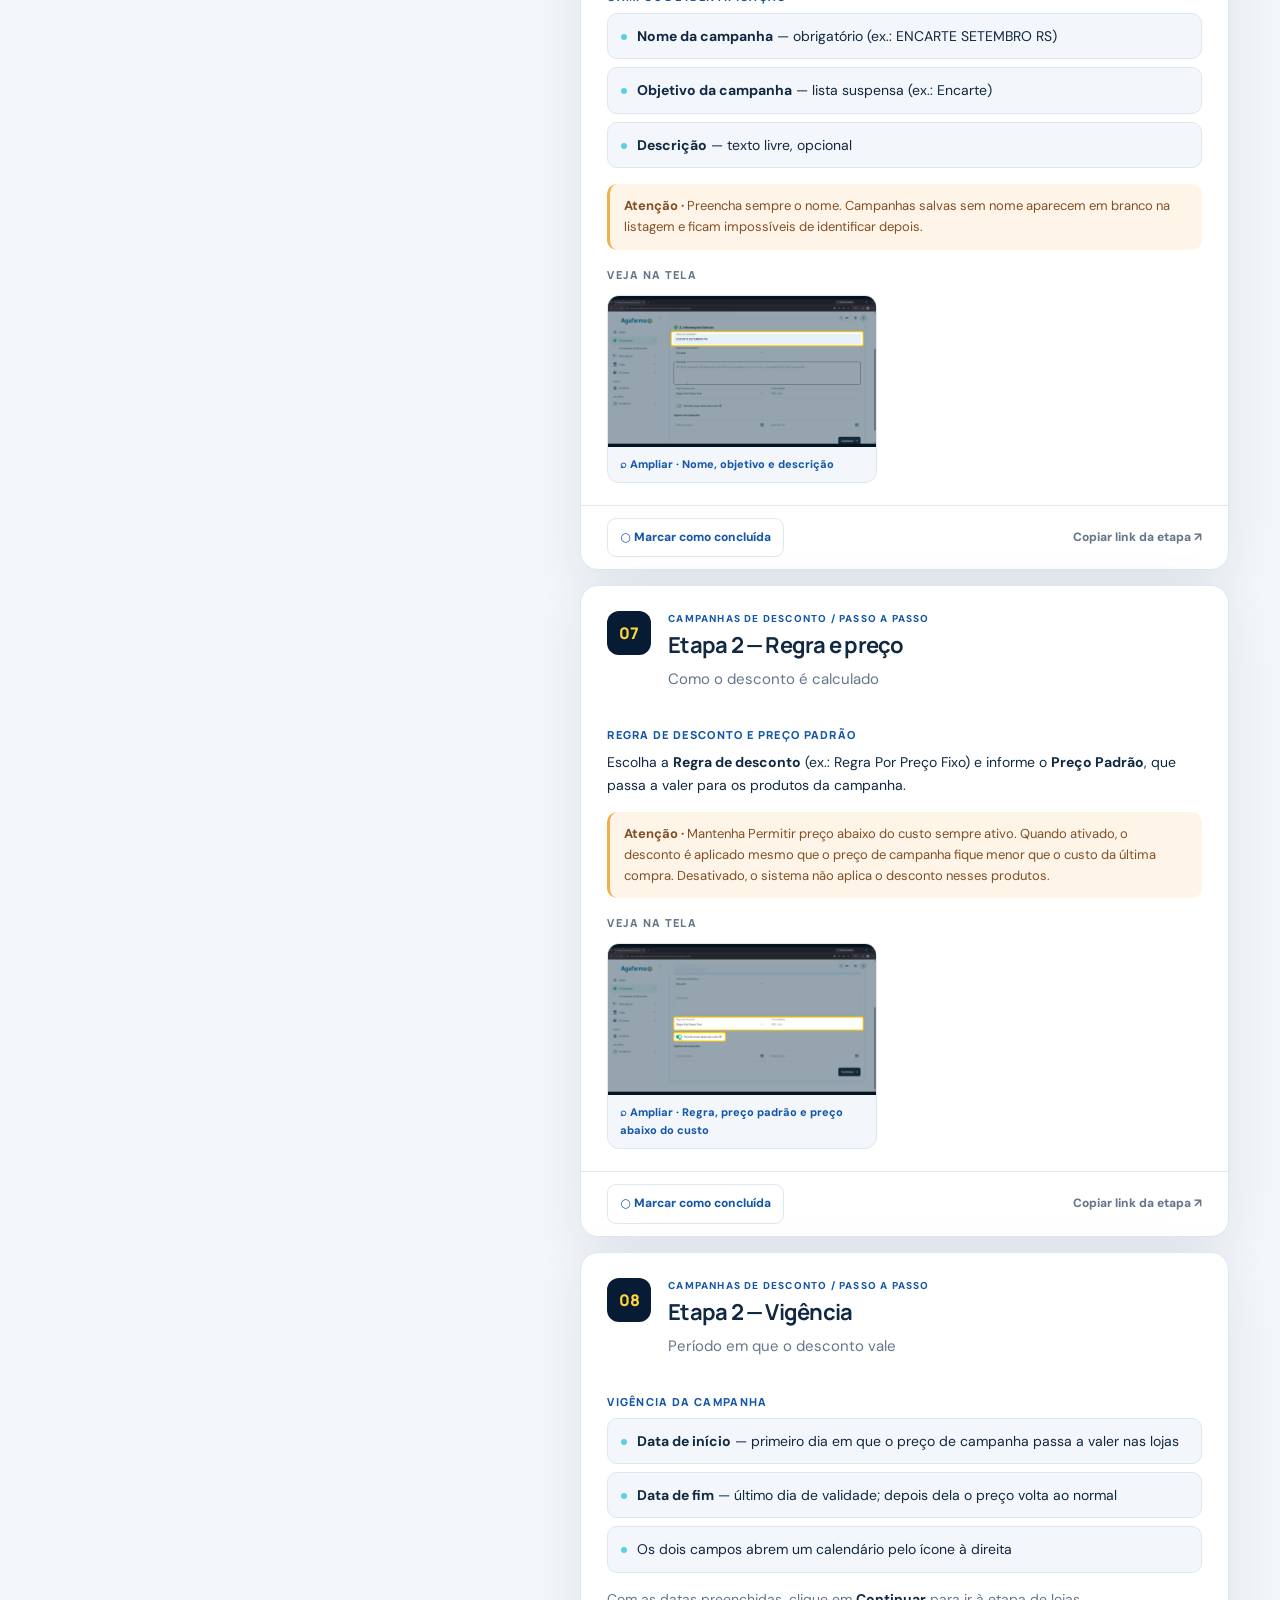
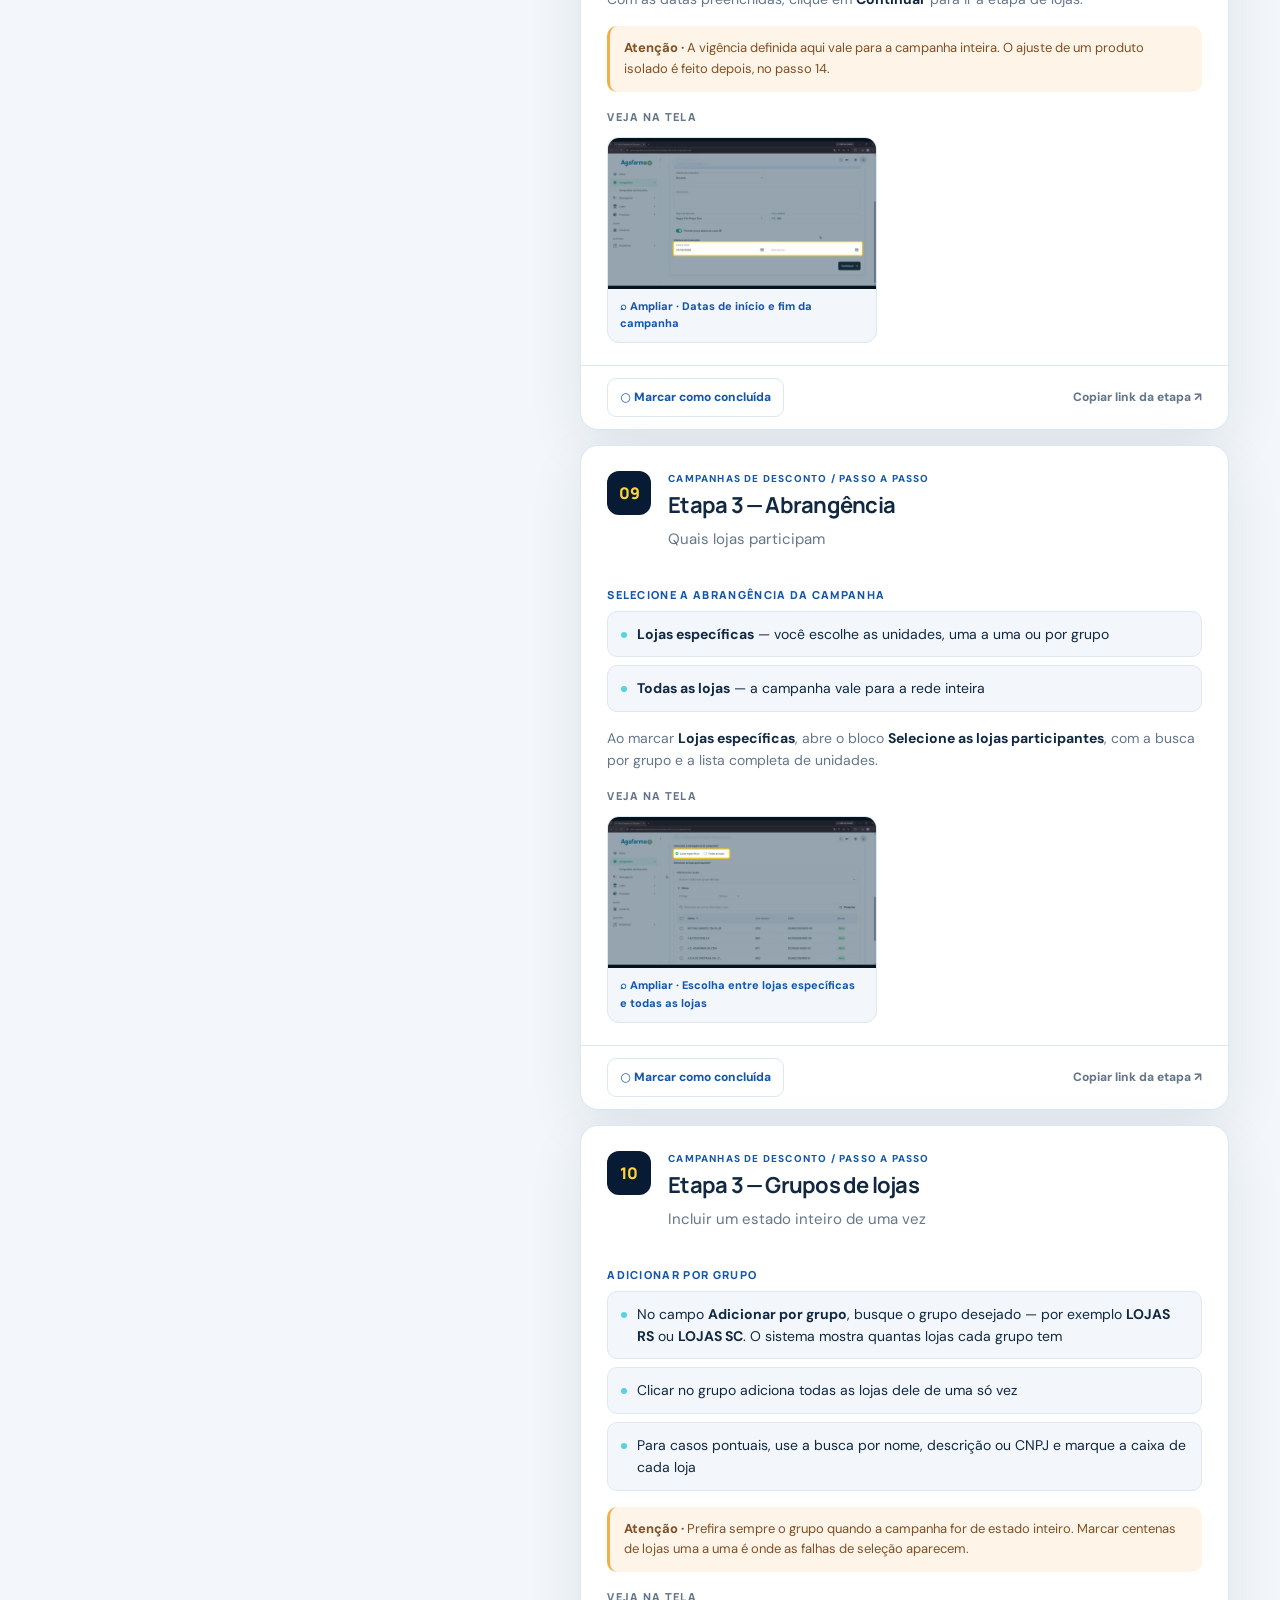
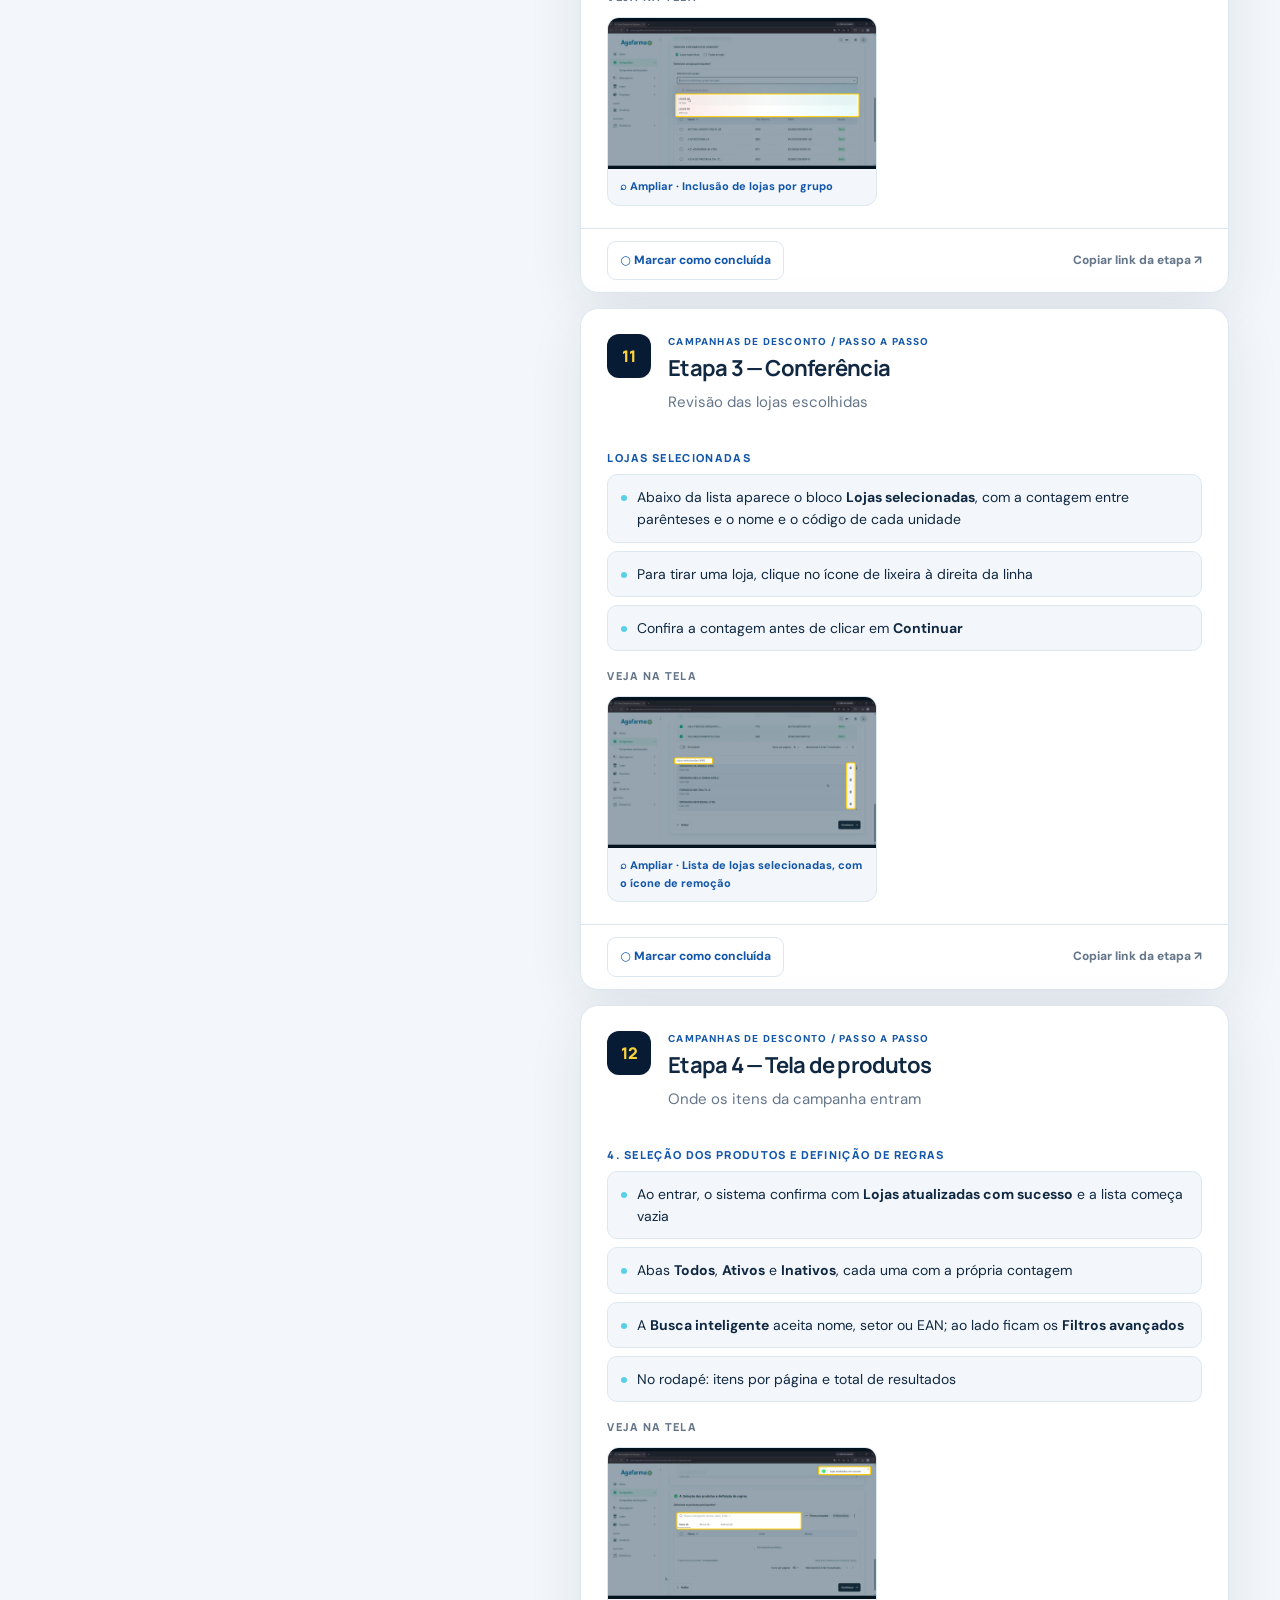
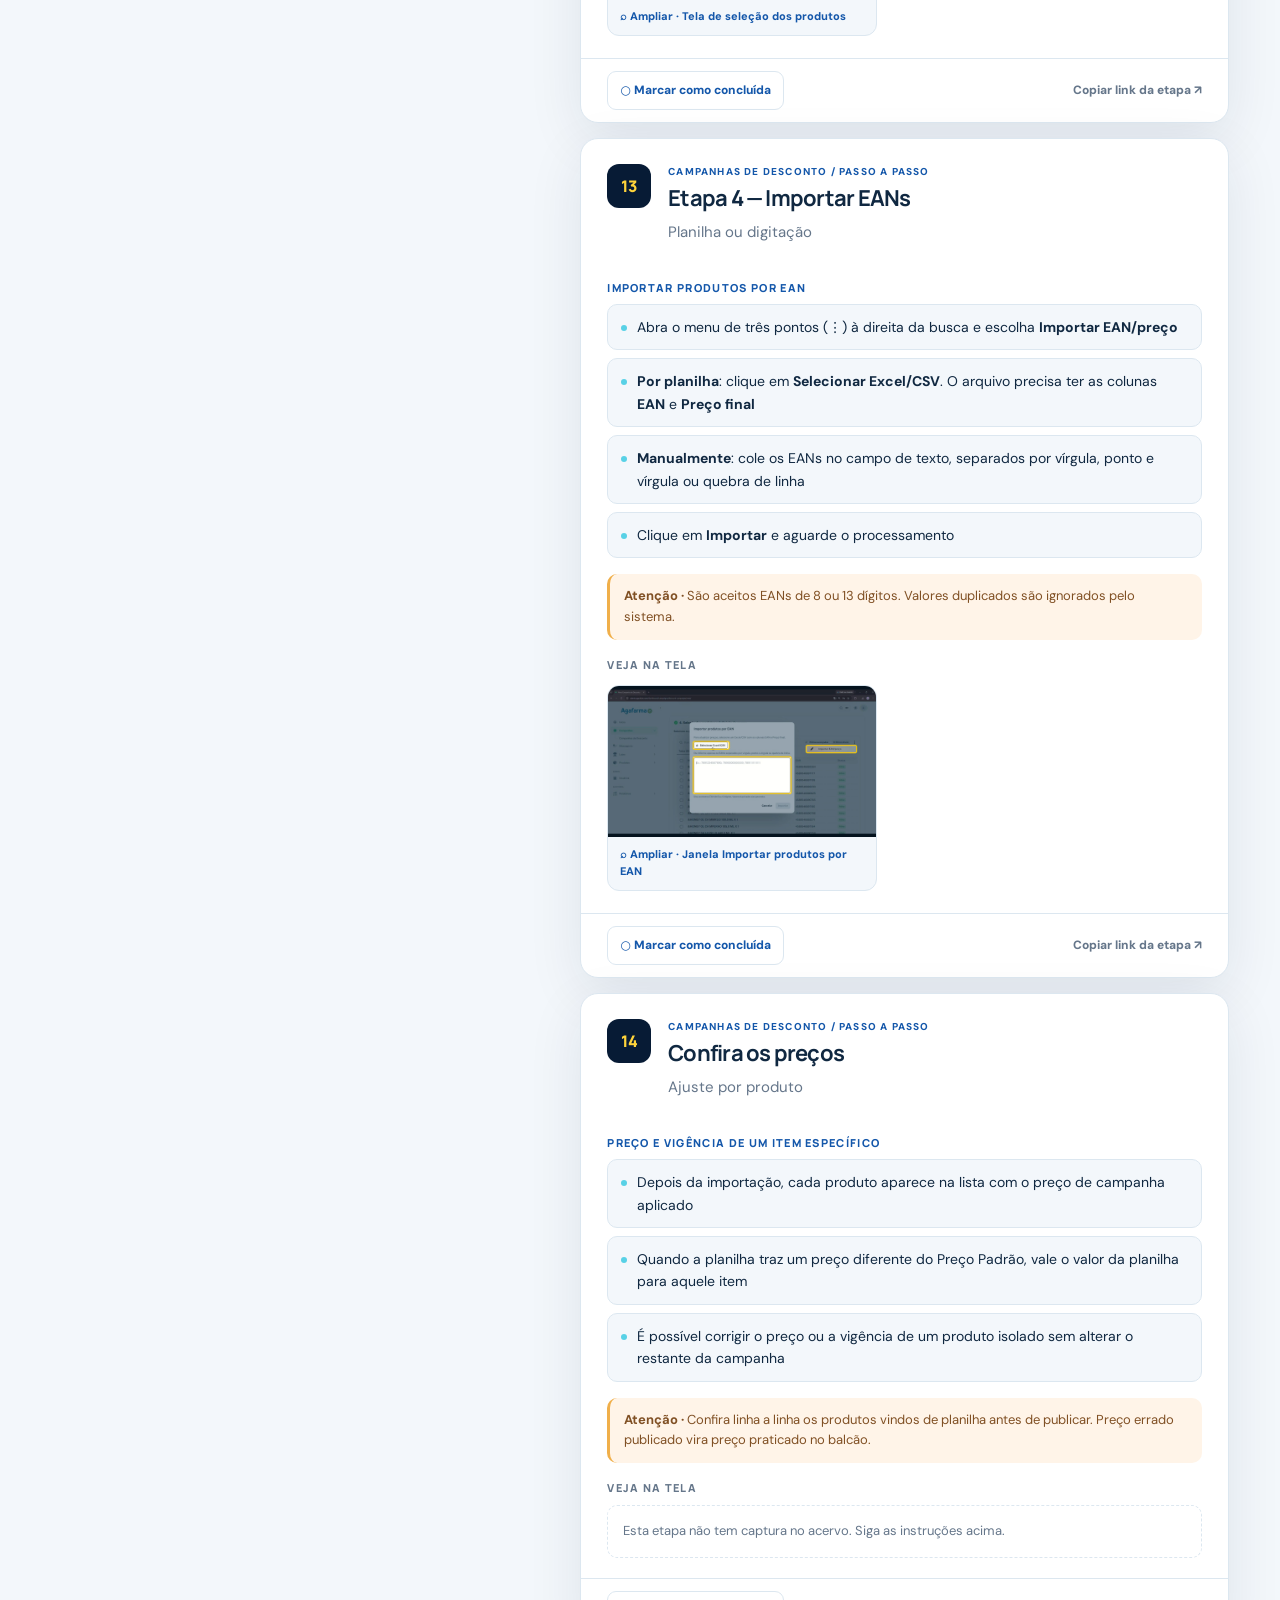
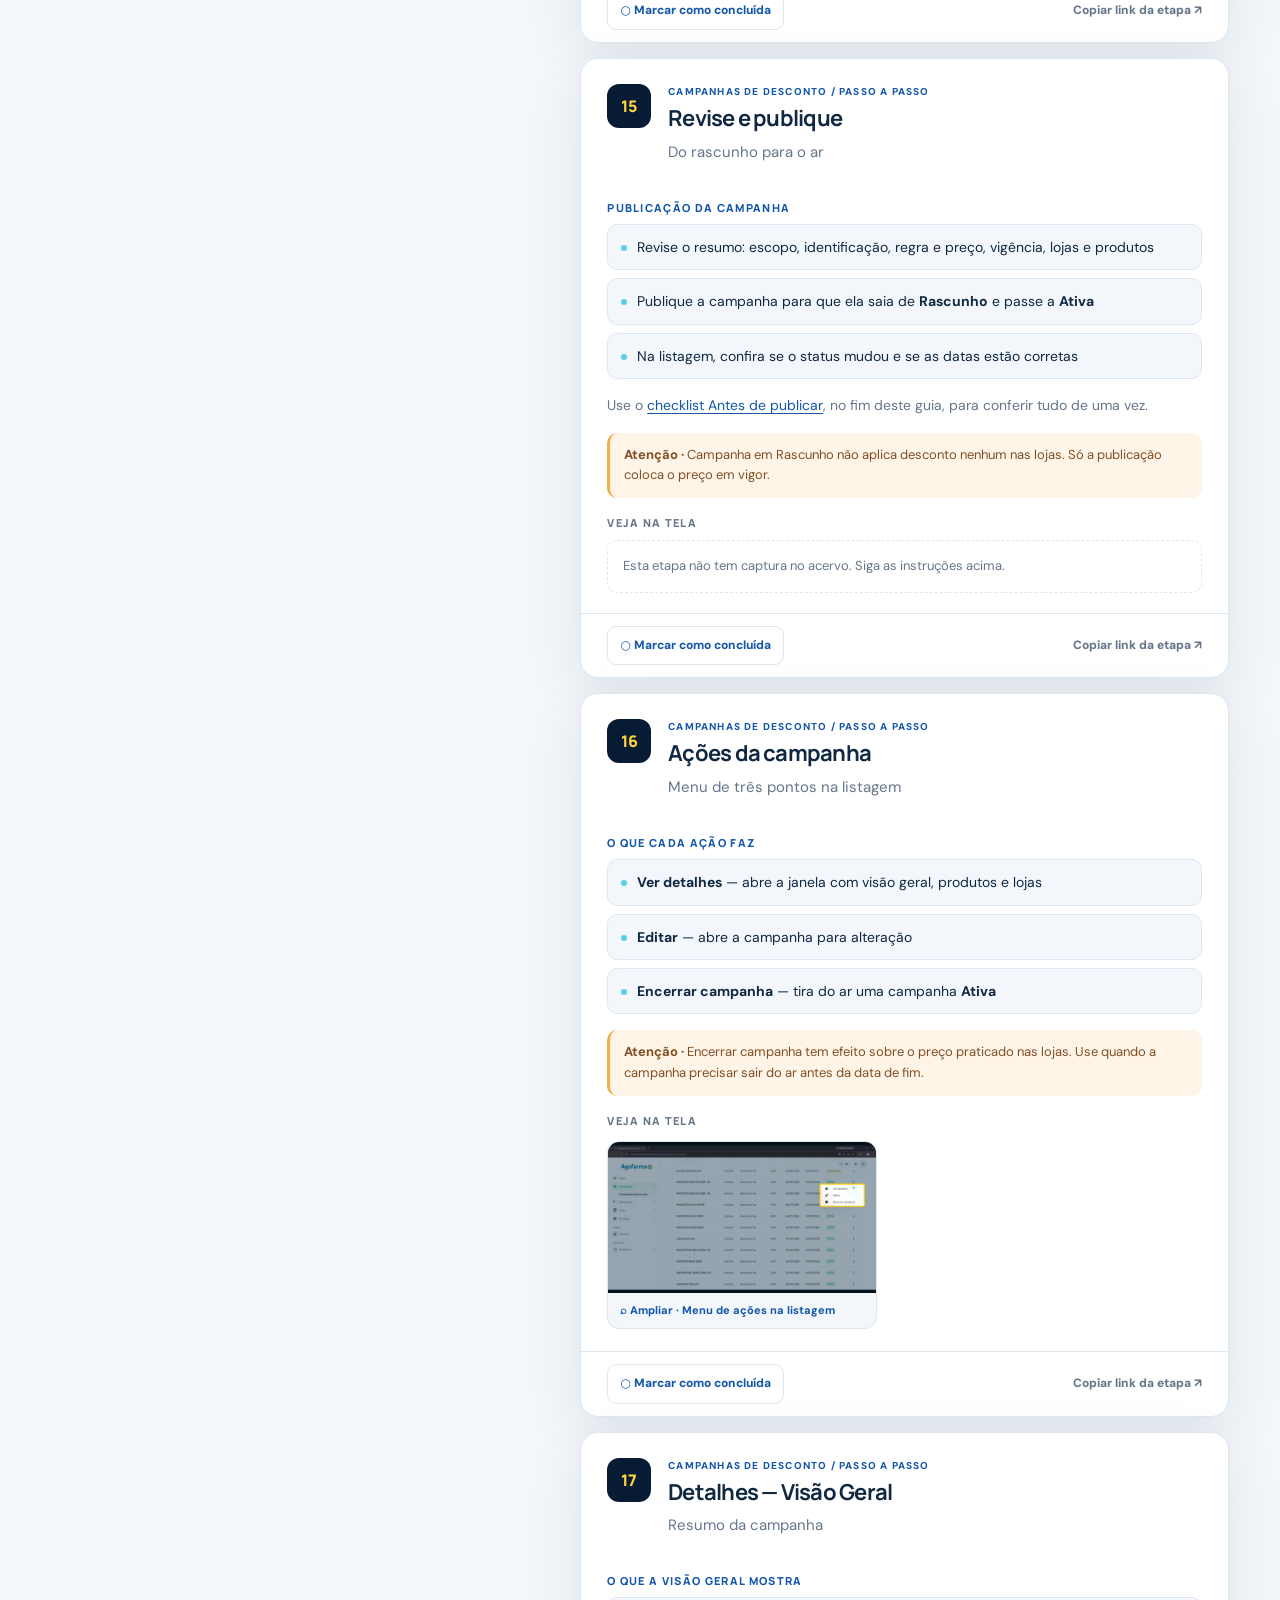
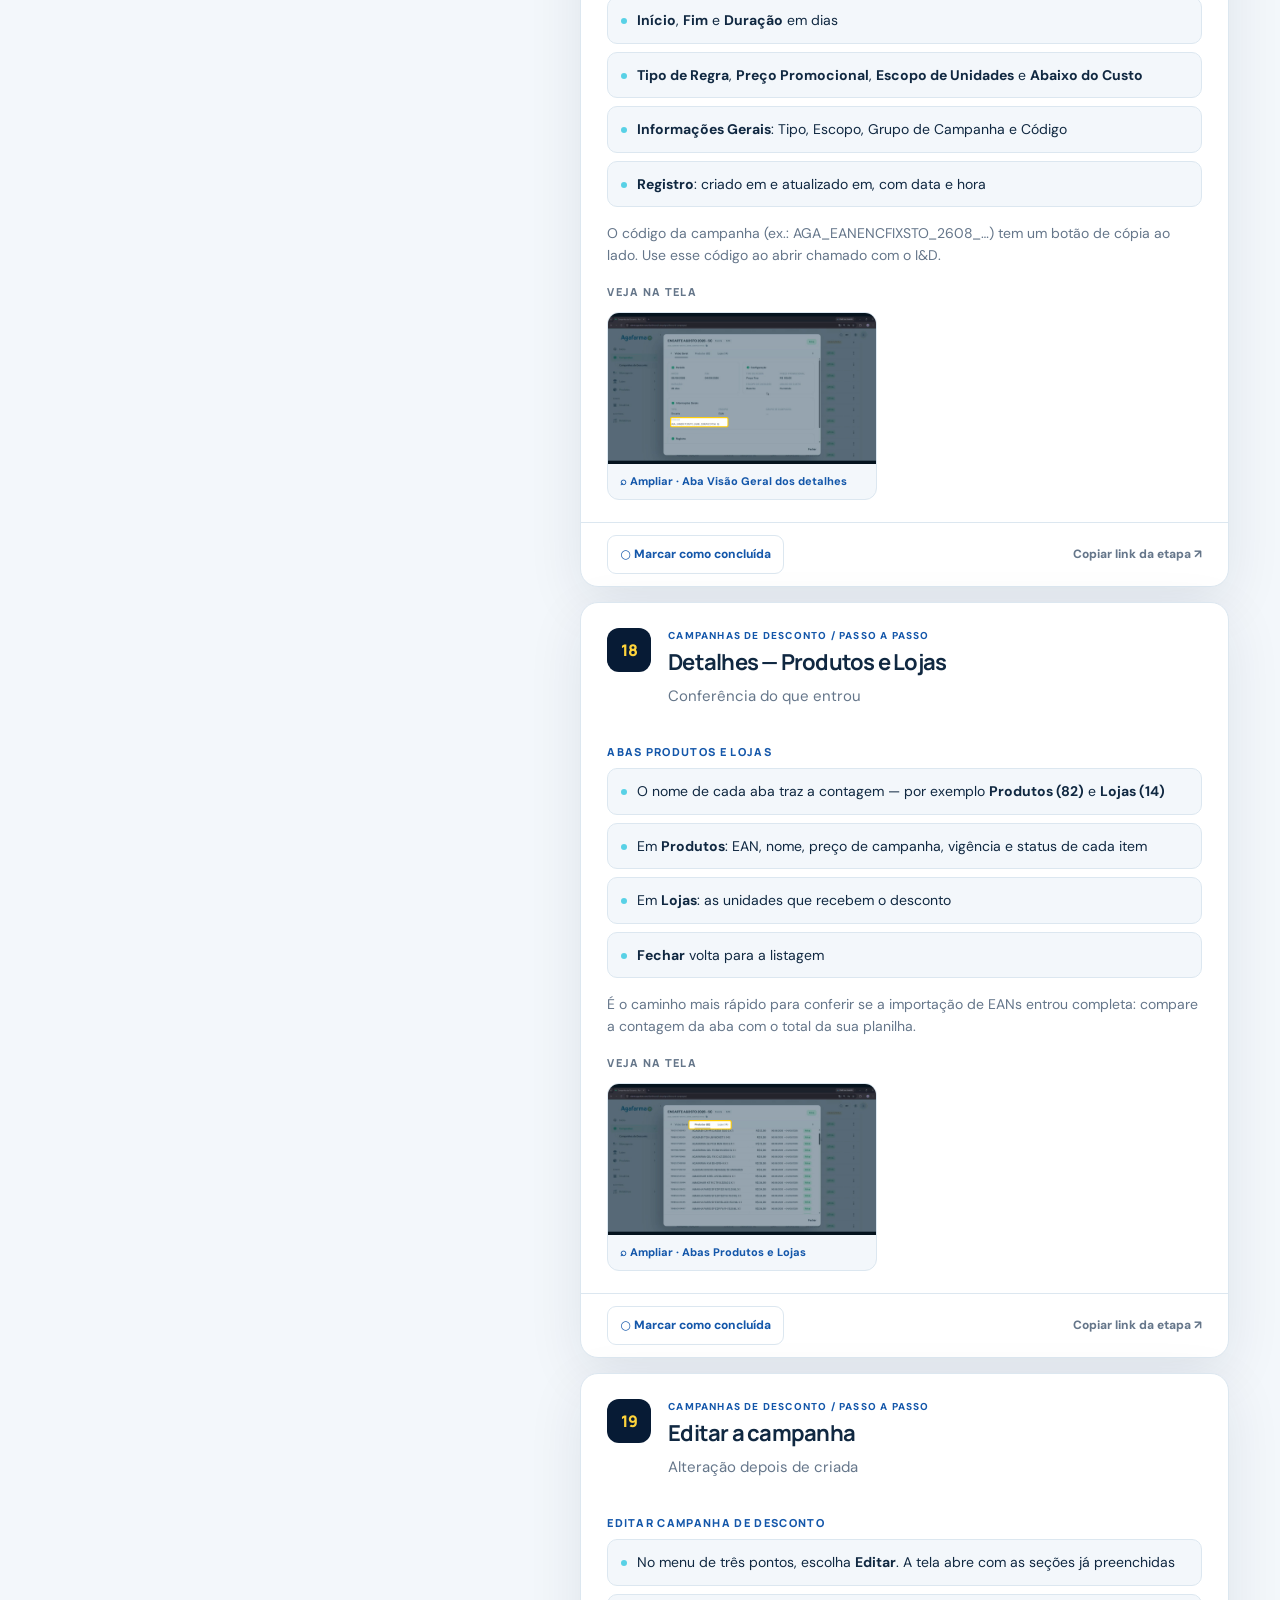
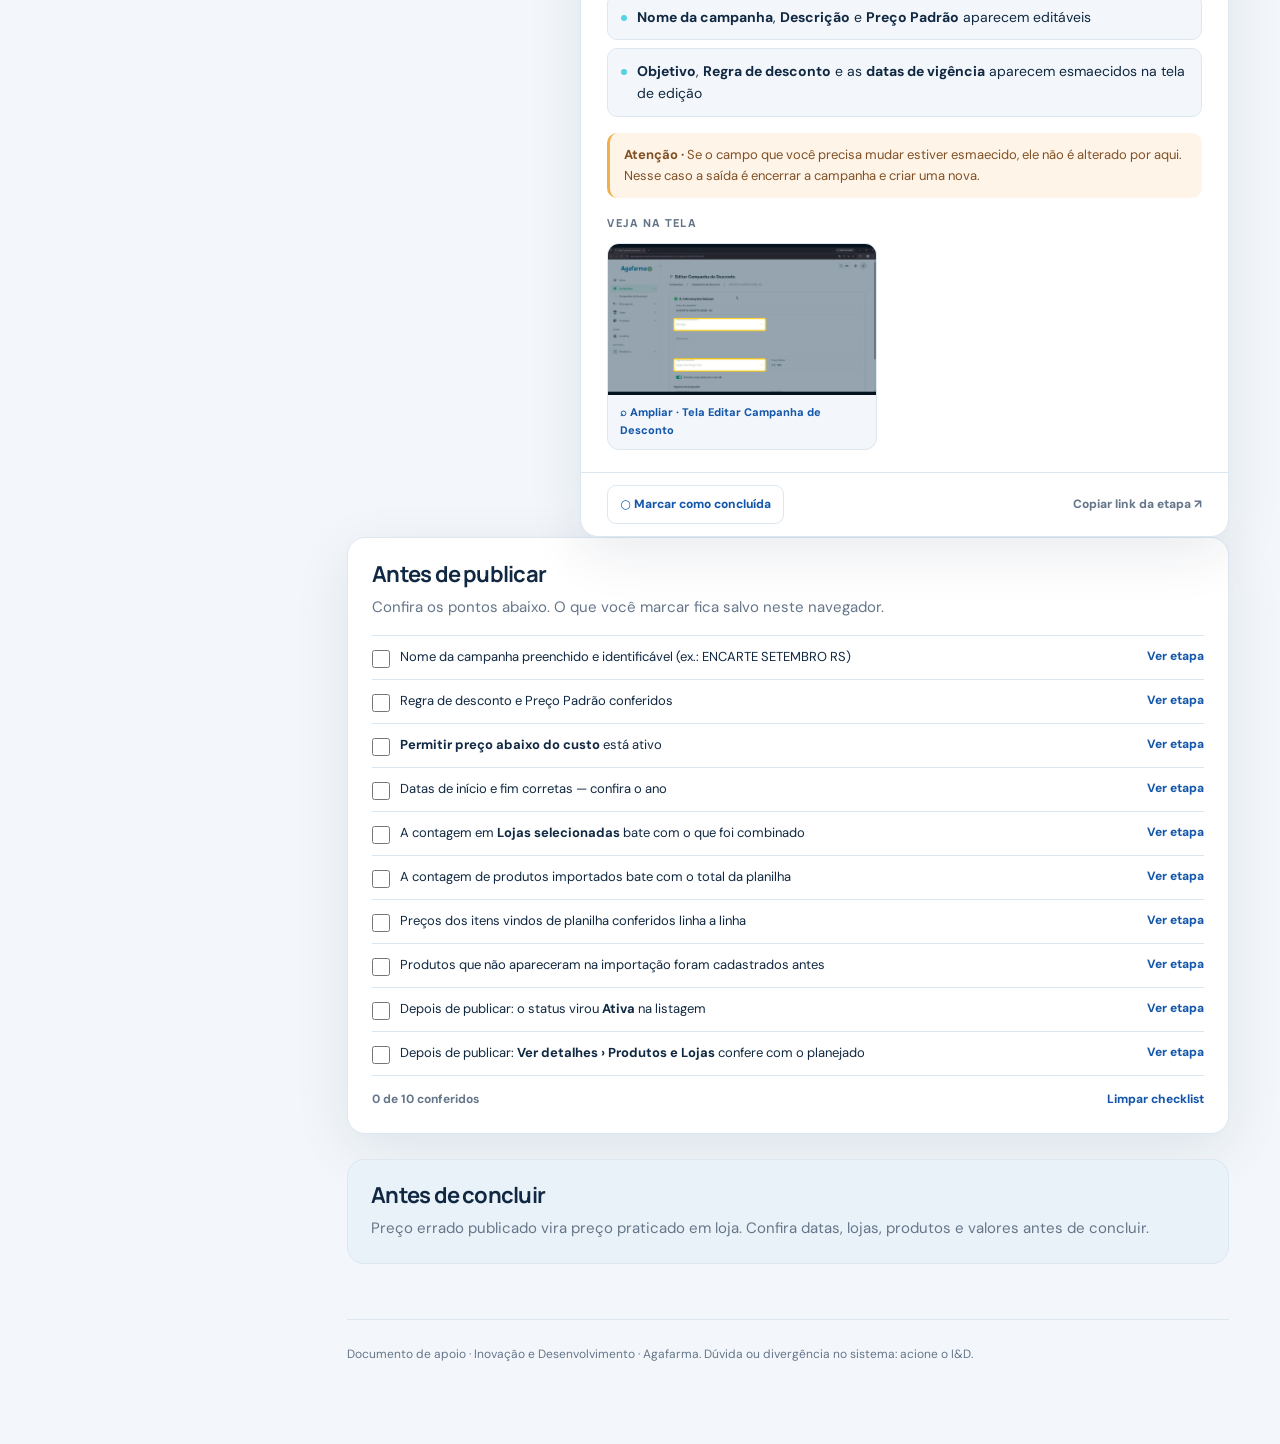
==== commit 6138d6a0: "Fix script tag line breaks in campanhas.html" ====
--- a/campanhas.html
+++ b/campanhas.html
@@ -7,7 +7,8 @@
 <link rel="preconnect" href="https://fonts.googleapis.com"><link rel="preconnect" href="https://fonts.gstatic.com" crossorigin>
 <link href="https://fonts.googleapis.com/css2?family=Inter:wght@400;600;700;800&family=DM+Sans:wght@400;500;600;700&family=Manrope:wght@400;500;600;700;800&display=swap" rel="stylesheet">
 <link rel="stylesheet" href="assets/css/styles.css"><link rel="stylesheet" href="assets/css/manual.css">
-<script src="assets/js/catalog.js" defer></script>\n  <script src="assets/js/shell.js" defer></script><script src="assets/js/manual.js" defer></script>
+<script src="assets/js/catalog.js" defer></script>
+  <script src="assets/js/shell.js" defer></script><script src="assets/js/manual.js" defer></script>
 </head><body class="manual-v3" data-page="campanhas">
 <div class="faixa" aria-hidden="true"><i></i><i></i></div>
 <button class="menu-toggle" id="menu-toggle" type="button" aria-controls="sidebar" aria-expanded="false">
